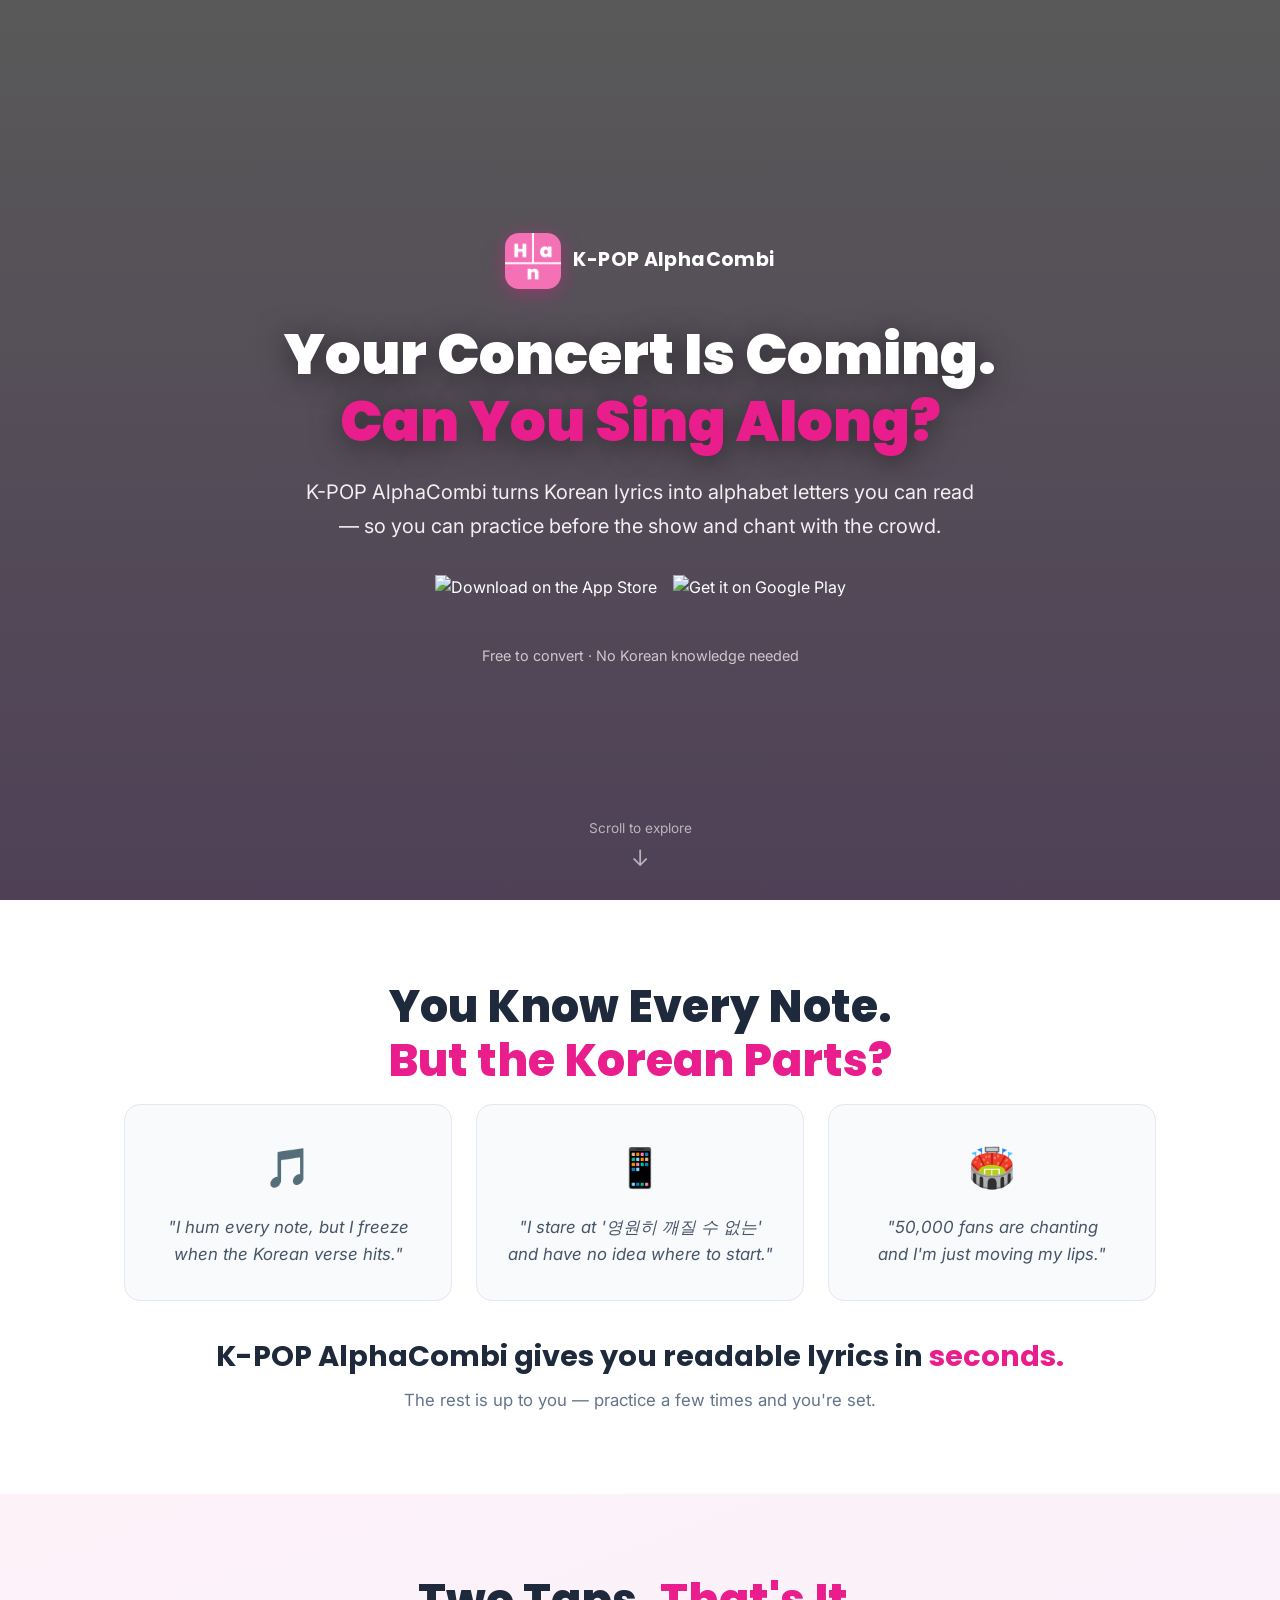
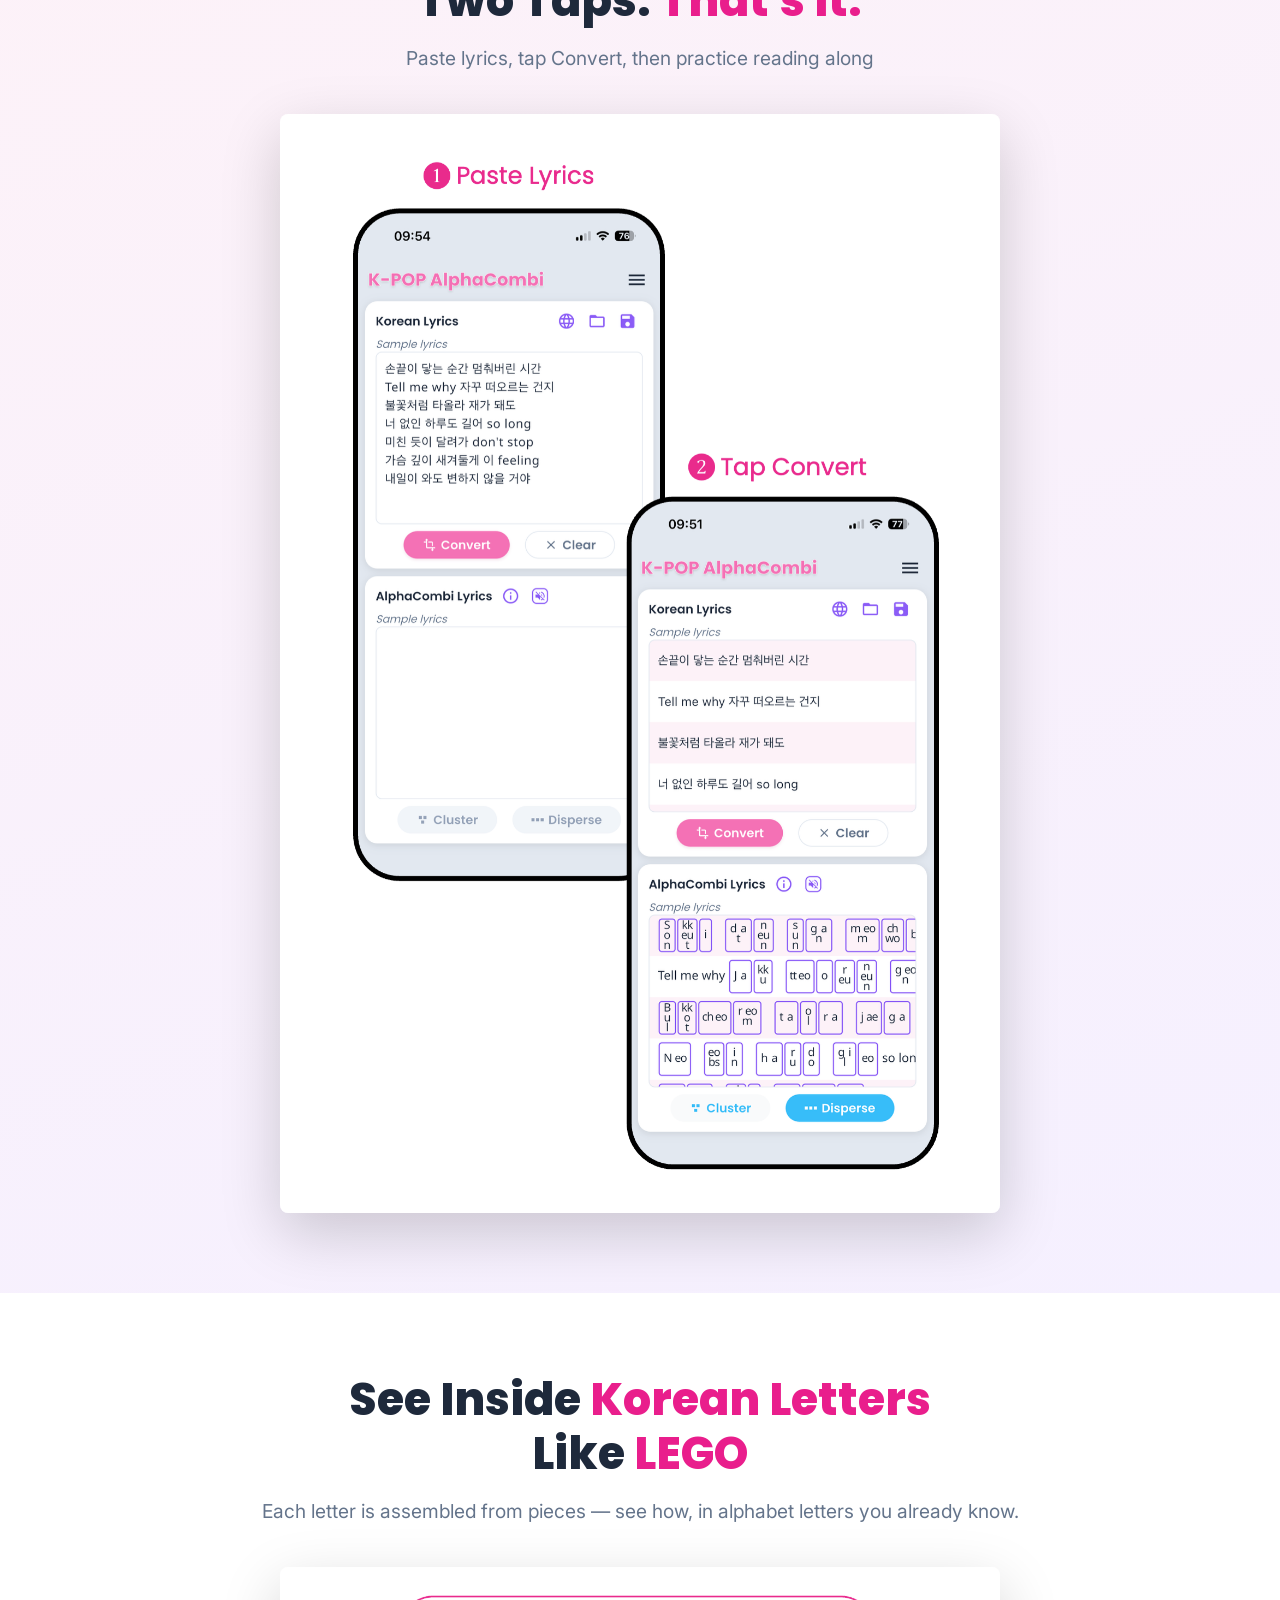
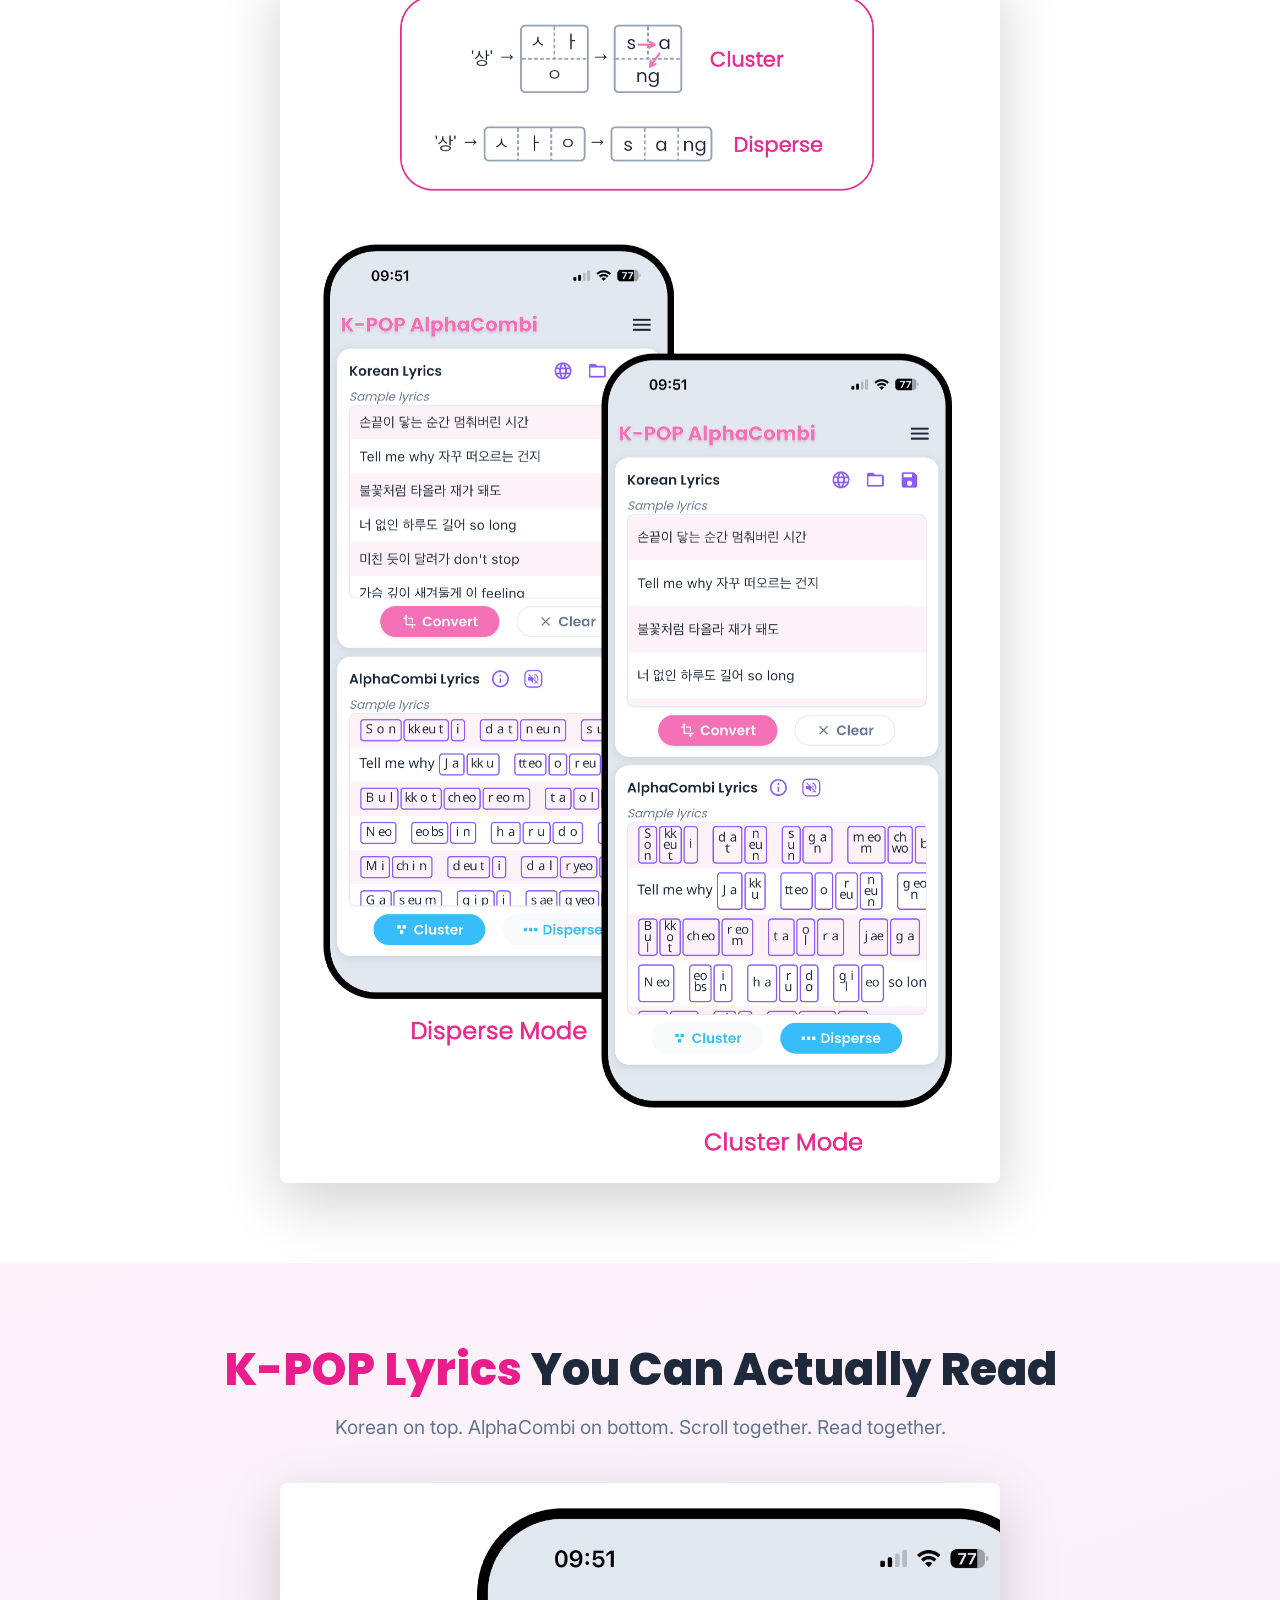
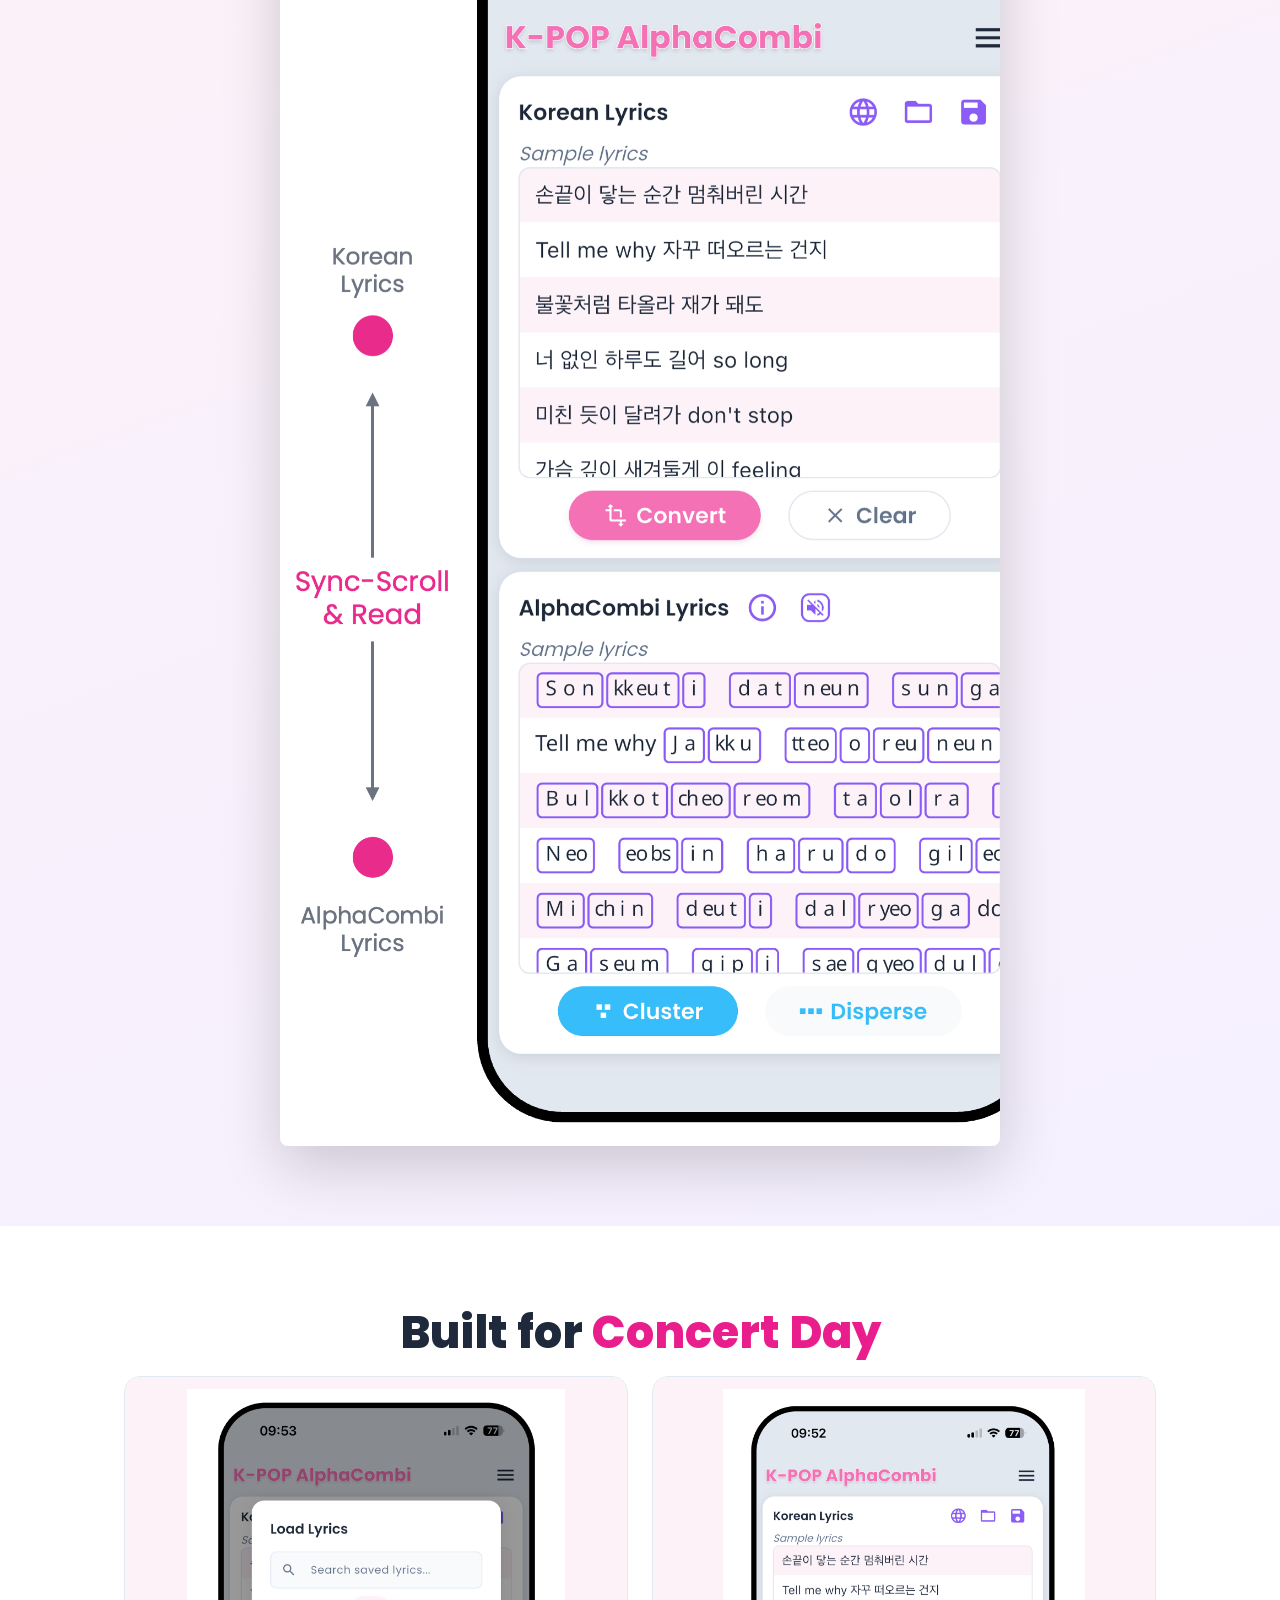
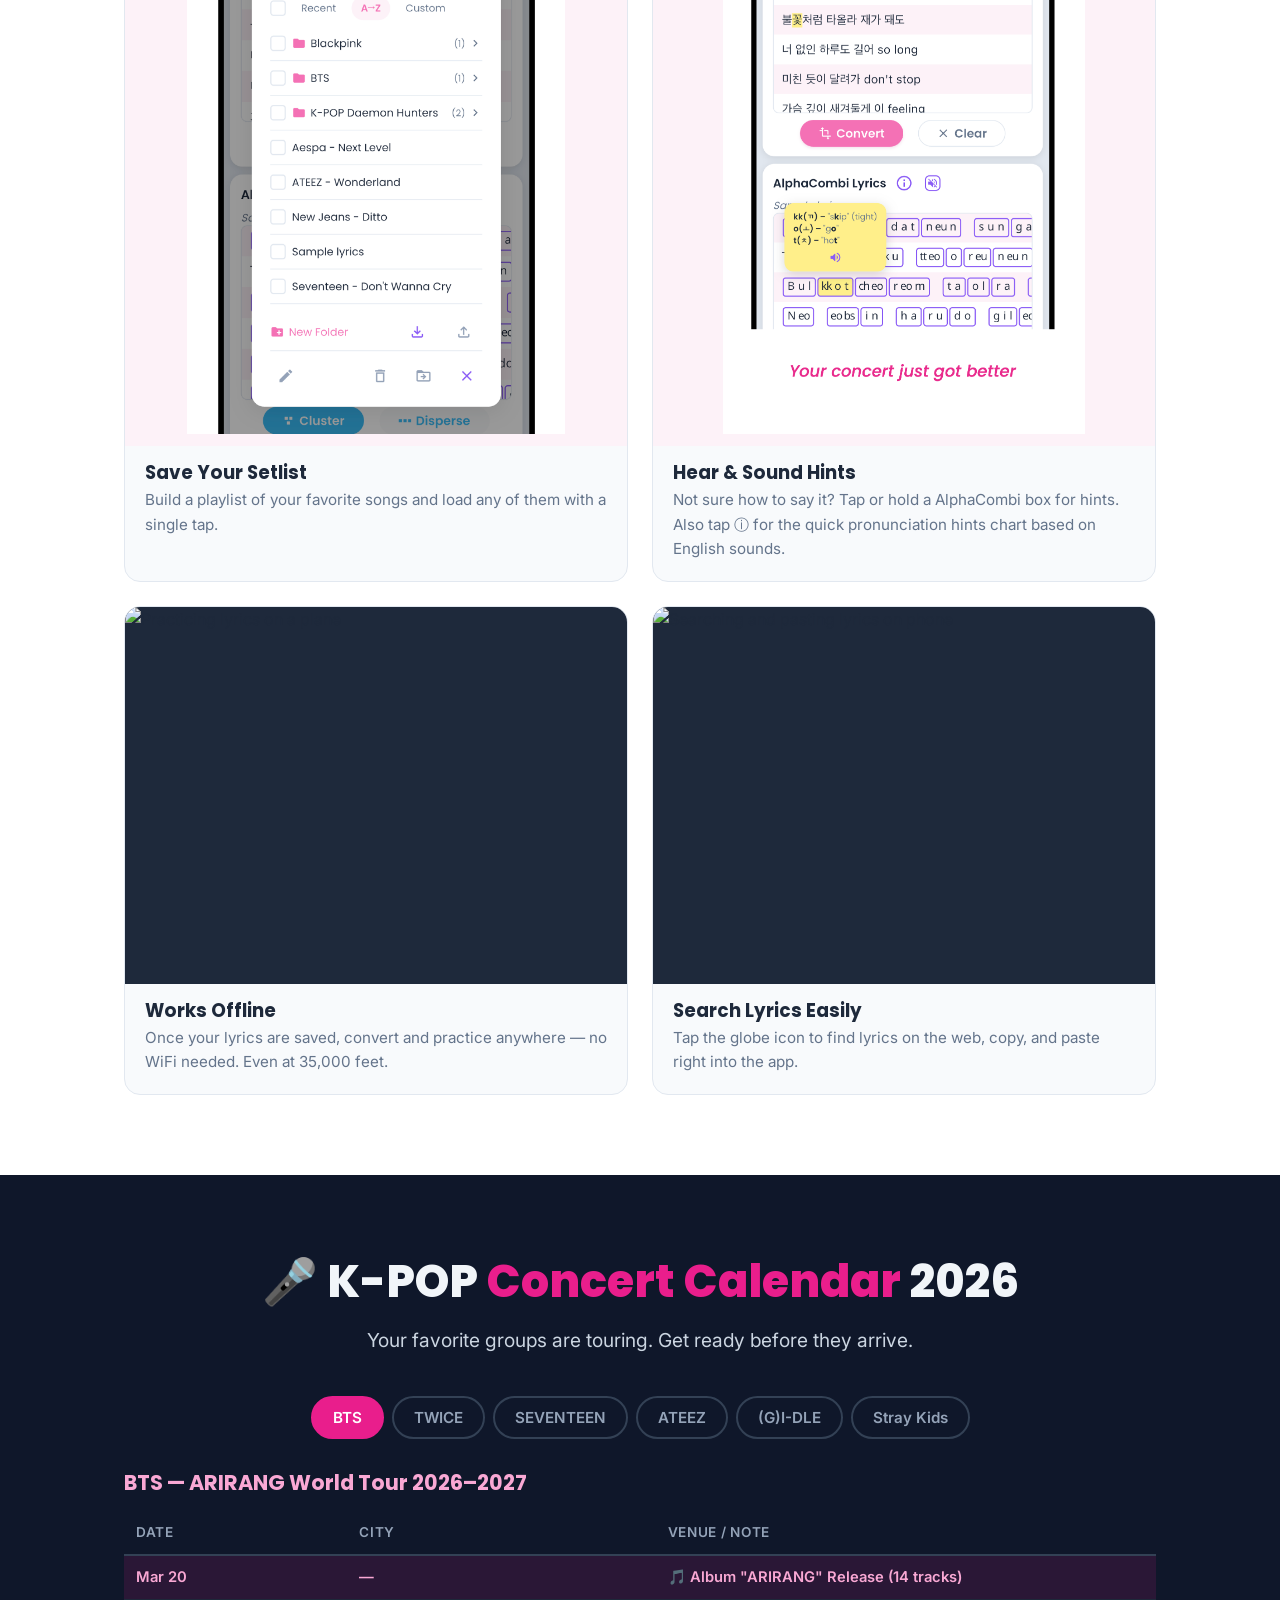
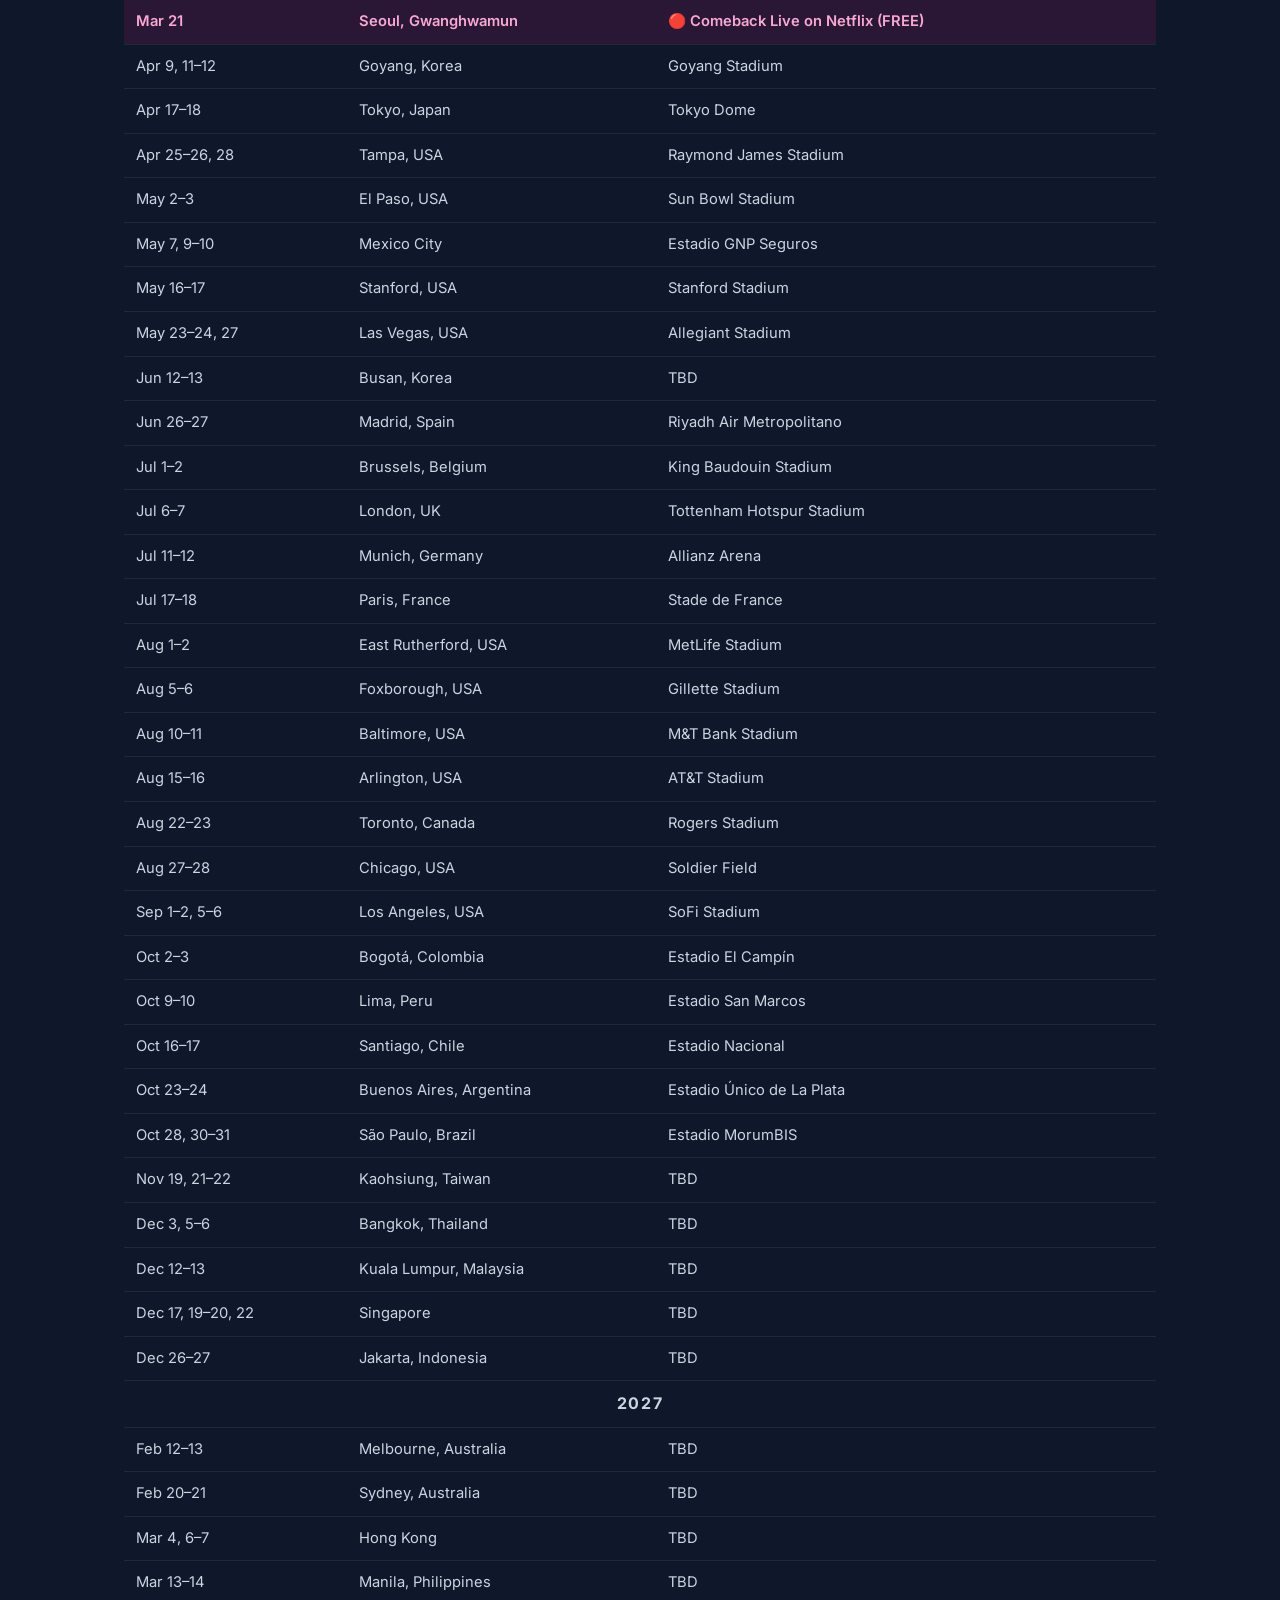
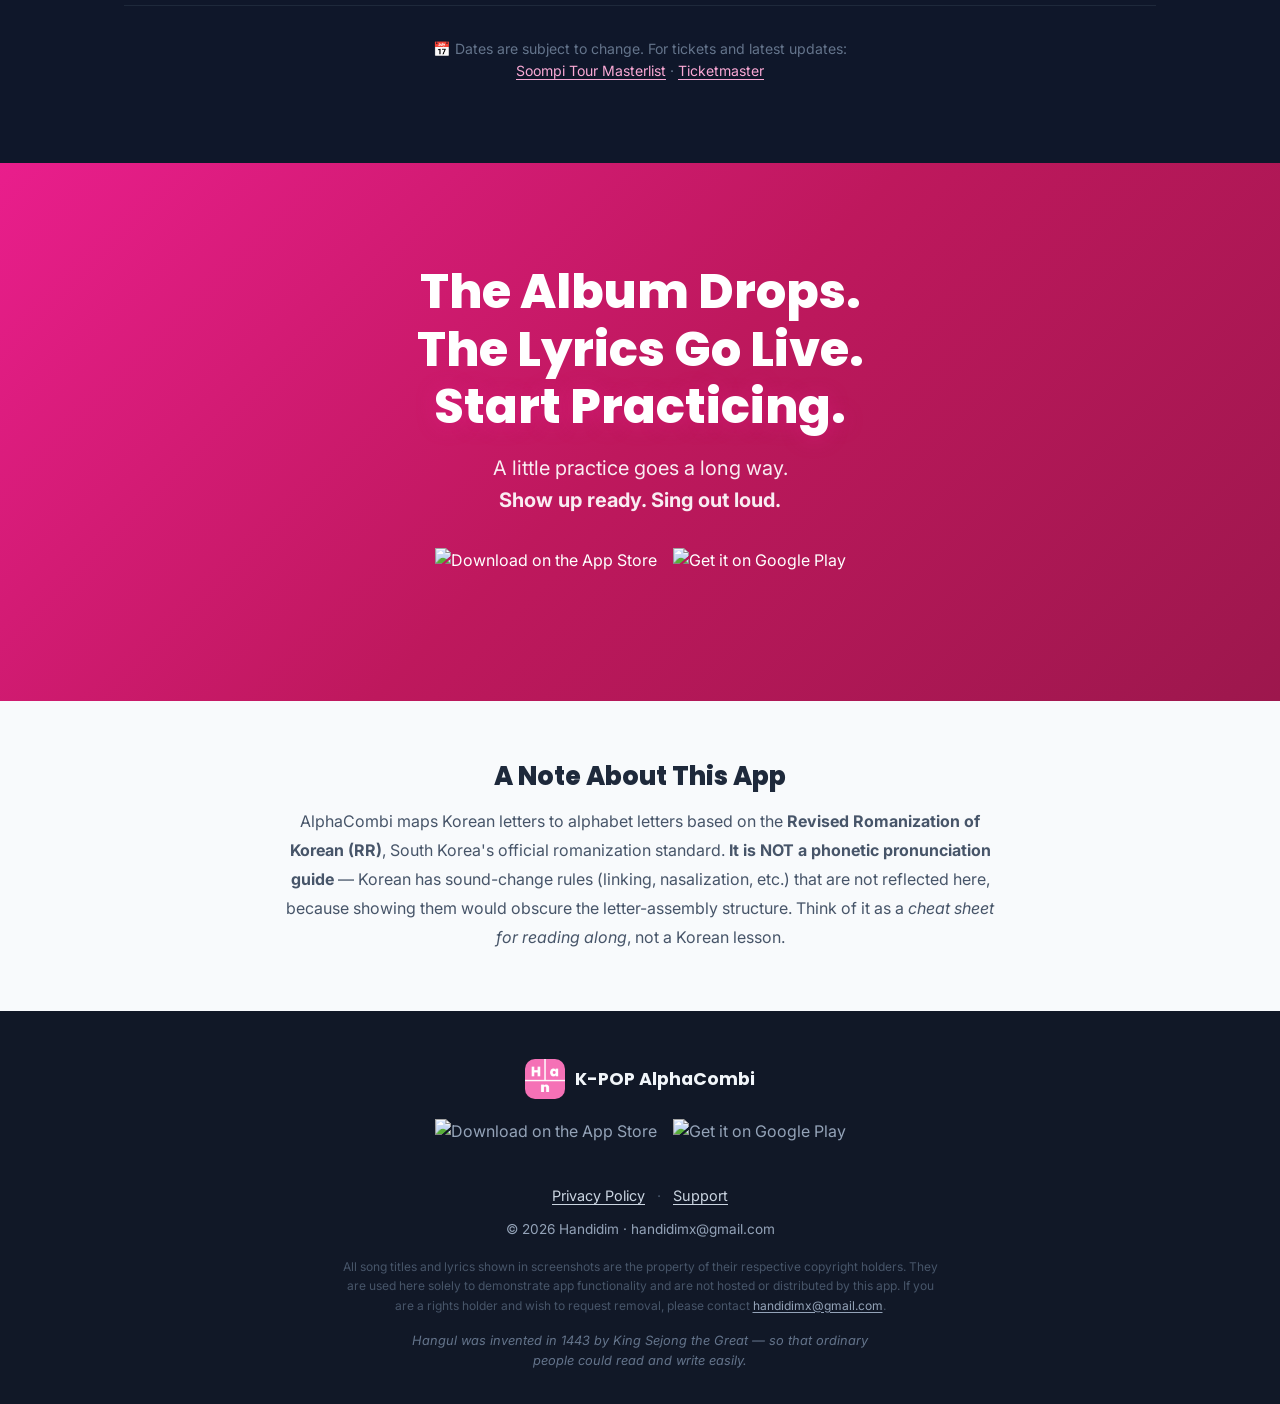
==== k-alphacombi/index.html @ 8ba04019 "v2.0.1화면을 반영하여 스크린샷 이미지를 전면 변경" ====
<!DOCTYPE html>
<html lang="en">

<head>
    <!-- Google Analytics -->
    <script async src="https://www.googletagmanager.com/gtag/js?id=G-9DMFHS1ZPM"></script>
    <script>
        window.dataLayer = window.dataLayer || [];
        function gtag() { dataLayer.push(arguments); }
        gtag('js', new Date());
        gtag('config', 'G-9DMFHS1ZPM');
    </script>

    <meta charset="UTF-8">
    <meta name="viewport" content="width=device-width, initial-scale=1.0">
    <title>K-POP AlphaCombi — Read Korean Lyrics at Your Next Concert</title>
    <meta name="description"
        content="Turn any K-POP Korean lyrics into alphabet letters you can actually read. Free app for iOS and Android. Perfect for concert chanting.">
    <meta property="og:title" content="K-POP AlphaCombi">
    <meta property="og:description"
        content="Your concert is coming. Can you sing along? Turn Korean lyrics into readable alphabet letters.">
    <meta property="og:image" content="images/app-icon.png">
    <meta property="og:type" content="website">
    <link rel="icon" type="image/png" href="images/app-icon.png">
    <link rel="preconnect" href="https://fonts.googleapis.com">
    <link rel="preconnect" href="https://fonts.gstatic.com" crossorigin>
    <link
        href="https://fonts.googleapis.com/css2?family=Inter:wght@400;500;600&family=Poppins:wght@700;800;900&display=swap"
        rel="stylesheet">
    <link rel="stylesheet" href="style.css">
</head>

<body>

    <!-- ============================================ -->
    <!-- SECTION 1: HERO                              -->
    <!-- ============================================ -->
    <section id="hero" class="hero">
        <div class="hero-overlay"></div>
        <div class="hero-content">
            <div class="hero-logo">
                <img src="images/app-icon.png" alt="K-POP AlphaCombi icon" class="hero-icon">
                <span class="hero-app-name">K-POP AlphaCombi</span>
            </div>
            <h1>Your Concert Is Coming.<br><span class="accent">Can You Sing Along?</span></h1>
            <p class="hero-sub">K-POP AlphaCombi turns Korean lyrics into alphabet letters you can read<br>— so you can
                practice before the show and chant with the crowd.</p>
            <div class="store-badges">
                <a href="https://apps.apple.com/app/id6760350917" class="store-badge"
                    aria-label="Download on the App Store"
                    onclick="gtag('event', 'click_appstore', {event_category: 'download', event_label: 'ios_hero'});">
                    <img src="https://developer.apple.com/assets/elements/badges/download-on-the-app-store.svg"
                        alt="Download on the App Store">
                    <span class="badge-coming-soon"></span>
                </a>
                <a href="https://play.google.com/store/apps/details?id=com.swlee.kpopalphacombi" class="store-badge"
                    aria-label="Get it on Google Play"
                    onclick="gtag('event', 'click_playstore', {event_category: 'download', event_label: 'android_hero'});">
                    <img src="https://upload.wikimedia.org/wikipedia/commons/7/78/Google_Play_Store_badge_EN.svg"
                        alt="Get it on Google Play">
                    <span class="badge-coming-soon"></span>
                </a>
            </div>
            <p class="hero-note">Free to convert · No Korean knowledge needed</p>
        </div>
        <div class="hero-scroll-hint">
            <span>Scroll to explore</span>
            <div class="scroll-arrow">↓</div>
        </div>
    </section>

    <!-- ============================================ -->
    <!-- SECTION 2: PAIN POINT                        -->
    <!-- ============================================ -->
    <section id="pain" class="section section-white">
        <div class="container">
            <h2>You Know Every Note.<br><span class="accent">But the Korean Parts?</span></h2>
            <div class="pain-cards">
                <div class="pain-card">
                    <div class="pain-emoji">🎵</div>
                    <p>"I hum every note, but I freeze<br>when the Korean verse hits."</p>
                </div>
                <div class="pain-card">
                    <div class="pain-emoji">📱</div>
                    <p>"I stare at '영원히 깨질 수 없는'<br>and have no idea where to start."</p>
                </div>
                <div class="pain-card">
                    <div class="pain-emoji">🏟️</div>
                    <p>"50,000 fans are chanting<br>and I'm just moving my lips."</p>
                </div>
            </div>
            <p class="pain-solution">K-POP AlphaCombi gives you readable lyrics in <strong>seconds.</strong><br><span
                    class="pain-solution-sub">The rest is up to you — practice a few times and you're set.</span></p>
        </div>
    </section>

    <!-- ============================================ -->
    <!-- SECTION 3: HOW IT WORKS (2 STEPS)            -->
    <!-- ============================================ -->
    <section id="how" class="section section-pink">
        <div class="container">
            <h2>Two Taps. <span class="accent">That's It.</span></h2>
            <p class="section-sub">Paste lyrics, tap Convert, then practice reading along</p>
            <div class="screenshot-showcase">
                <img src="images/ss-two-taps.png" alt="Two steps: Paste lyrics, tap Convert, read along"
                    class="screenshot-img" loading="lazy">
            </div>
        </div>
    </section>

    <!-- ============================================ -->
    <!-- SECTION 4: SEE INSIDE LETTERS (LEGO)         -->
    <!-- ============================================ -->
    <section id="lego" class="section section-white">
        <div class="container">
            <h2>See Inside <span class="accent">Korean Letters</span><br>Like <span class="accent">LEGO</span></h2>
            <p class="section-sub">Each letter is assembled from pieces — see how, in alphabet letters you already know.
            </p>
            <div class="screenshot-showcase">
                <img src="images/ss-lego.png"
                    alt="Korean letter decomposition like LEGO blocks, Cluster and Disperse modes"
                    class="screenshot-img" loading="lazy">
            </div>
        </div>
    </section>

    <!-- ============================================ -->
    <!-- SECTION 5: SYNC SCROLL                       -->
    <!-- ============================================ -->
    <section id="sync" class="section section-pink">
        <div class="container">
            <h2><span class="accent">K-POP Lyrics</span> You Can Actually Read</h2>
            <p class="section-sub">Korean on top. AlphaCombi on bottom. Scroll together. Read together.</p>
            <div class="screenshot-showcase">
                <img src="images/ss-sync-scroll.png"
                    alt="Synchronized scroll showing Korean lyrics and AlphaCombi output side by side"
                    class="screenshot-img" loading="lazy">
            </div>
        </div>
    </section>

    <!-- ============================================ -->
    <!-- SECTION 6: CONCERT-READY FEATURES            -->
    <!-- ============================================ -->
    <section id="features" class="section section-white">
        <div class="container">
            <h2>Built for <span class="accent">Concert Day</span></h2>
            <div class="feature-grid">
                <div class="feature-card">
                    <div class="feature-img-wrap">
                        <img src="images/ss-save-setlist.png" alt="Save and Load lyrics for concert setlist"
                            class="feature-img" loading="lazy">
                    </div>
                    <h3>Save Your Setlist</h3>
                    <p>Build a playlist of your favorite songs and load any of them with a single tap.</p>
                </div>
                <div class="feature-card">
                    <div class="feature-img-wrap">
                        <img src="images/ss-pronunciation.png" alt="Pronunciation hint bottom sheet" class="feature-img"
                            loading="lazy">
                    </div>
                    <h3>Hear & Sound Hints</h3>
                    <p>Not sure how to say it? Tap or hold a AlphaCombi box for hints. Also tap ⓘ for the quick
                        pronunciation hints chart based on English sounds.</p>
                </div>
                <div class="feature-card">
                    <div class="feature-img-wrap feature-img-cover">
                        <img src="images/airplane-practice.png" alt="Practicing lyrics on a plane"
                            class="feature-img-photo" loading="lazy">
                    </div>
                    <h3>Works Offline</h3>
                    <p>Once your lyrics are saved, convert and practice anywhere — no WiFi needed. Even at 35,000 feet.
                    </p>
                </div>
                <div class="feature-card">
                    <div class="feature-img-wrap feature-img-cover">
                        <img src="images/search-lyrics.png" alt="Searching and pasting lyrics on phone"
                            class="feature-img-photo" loading="lazy">
                    </div>
                    <h3>Search Lyrics Easily</h3>
                    <p>Tap the globe icon to find lyrics on the web, copy, and paste right into the app.</p>
                </div>
            </div>
        </div>
    </section>

    <!-- ============================================ -->
    <!-- SECTION 7: CONCERT CALENDAR                  -->
    <!-- ============================================ -->
    <section id="calendar" class="section section-dark">
        <div class="calendar-bg"></div>
        <div class="container calendar-container">
            <h2>🎤 K-POP <span class="accent">Concert Calendar</span> 2026</h2>
            <p class="section-sub-light">Your favorite groups are touring. Get ready before they arrive.</p>

            <div class="calendar-tabs">
                <button class="cal-tab active" data-group="bts">BTS</button>
                <button class="cal-tab" data-group="twice">TWICE</button>
                <button class="cal-tab" data-group="svt">SEVENTEEN</button>
                <button class="cal-tab" data-group="ateez">ATEEZ</button>
                <button class="cal-tab" data-group="idle">(G)I-DLE</button>
                <button class="cal-tab" data-group="skz">Stray Kids</button>
            </div>

            <!-- BTS -->
            <div class="cal-panel active" id="cal-bts">
                <h3>BTS — ARIRANG World Tour 2026–2027</h3>
                <table class="cal-table">
                    <thead>
                        <tr>
                            <th>Date</th>
                            <th>City</th>
                            <th>Venue / Note</th>
                        </tr>
                    </thead>
                    <tbody>
                        <tr class="cal-highlight">
                            <td>Mar 20</td>
                            <td>—</td>
                            <td>🎵 Album "ARIRANG" Release (14 tracks)</td>
                        </tr>
                        <tr class="cal-highlight">
                            <td>Mar 21</td>
                            <td>Seoul, Gwanghwamun</td>
                            <td>🔴 Comeback Live on Netflix (FREE)</td>
                        </tr>
                        <tr>
                            <td>Apr 9, 11–12</td>
                            <td>Goyang, Korea</td>
                            <td>Goyang Stadium</td>
                        </tr>
                        <tr>
                            <td>Apr 17–18</td>
                            <td>Tokyo, Japan</td>
                            <td>Tokyo Dome</td>
                        </tr>
                        <tr>
                            <td>Apr 25–26, 28</td>
                            <td>Tampa, USA</td>
                            <td>Raymond James Stadium</td>
                        </tr>
                        <tr>
                            <td>May 2–3</td>
                            <td>El Paso, USA</td>
                            <td>Sun Bowl Stadium</td>
                        </tr>
                        <tr>
                            <td>May 7, 9–10</td>
                            <td>Mexico City</td>
                            <td>Estadio GNP Seguros</td>
                        </tr>
                        <tr>
                            <td>May 16–17</td>
                            <td>Stanford, USA</td>
                            <td>Stanford Stadium</td>
                        </tr>
                        <tr>
                            <td>May 23–24, 27</td>
                            <td>Las Vegas, USA</td>
                            <td>Allegiant Stadium</td>
                        </tr>
                        <tr>
                            <td>Jun 12–13</td>
                            <td>Busan, Korea</td>
                            <td>TBD</td>
                        </tr>
                        <tr>
                            <td>Jun 26–27</td>
                            <td>Madrid, Spain</td>
                            <td>Riyadh Air Metropolitano</td>
                        </tr>
                        <tr>
                            <td>Jul 1–2</td>
                            <td>Brussels, Belgium</td>
                            <td>King Baudouin Stadium</td>
                        </tr>
                        <tr>
                            <td>Jul 6–7</td>
                            <td>London, UK</td>
                            <td>Tottenham Hotspur Stadium</td>
                        </tr>
                        <tr>
                            <td>Jul 11–12</td>
                            <td>Munich, Germany</td>
                            <td>Allianz Arena</td>
                        </tr>
                        <tr>
                            <td>Jul 17–18</td>
                            <td>Paris, France</td>
                            <td>Stade de France</td>
                        </tr>
                        <tr>
                            <td>Aug 1–2</td>
                            <td>East Rutherford, USA</td>
                            <td>MetLife Stadium</td>
                        </tr>
                        <tr>
                            <td>Aug 5–6</td>
                            <td>Foxborough, USA</td>
                            <td>Gillette Stadium</td>
                        </tr>
                        <tr>
                            <td>Aug 10–11</td>
                            <td>Baltimore, USA</td>
                            <td>M&amp;T Bank Stadium</td>
                        </tr>
                        <tr>
                            <td>Aug 15–16</td>
                            <td>Arlington, USA</td>
                            <td>AT&amp;T Stadium</td>
                        </tr>
                        <tr>
                            <td>Aug 22–23</td>
                            <td>Toronto, Canada</td>
                            <td>Rogers Stadium</td>
                        </tr>
                        <tr>
                            <td>Aug 27–28</td>
                            <td>Chicago, USA</td>
                            <td>Soldier Field</td>
                        </tr>
                        <tr>
                            <td>Sep 1–2, 5–6</td>
                            <td>Los Angeles, USA</td>
                            <td>SoFi Stadium</td>
                        </tr>
                        <tr>
                            <td>Oct 2–3</td>
                            <td>Bogotá, Colombia</td>
                            <td>Estadio El Campín</td>
                        </tr>
                        <tr>
                            <td>Oct 9–10</td>
                            <td>Lima, Peru</td>
                            <td>Estadio San Marcos</td>
                        </tr>
                        <tr>
                            <td>Oct 16–17</td>
                            <td>Santiago, Chile</td>
                            <td>Estadio Nacional</td>
                        </tr>
                        <tr>
                            <td>Oct 23–24</td>
                            <td>Buenos Aires, Argentina</td>
                            <td>Estadio Único de La Plata</td>
                        </tr>
                        <tr>
                            <td>Oct 28, 30–31</td>
                            <td>São Paulo, Brazil</td>
                            <td>Estadio MorumBIS</td>
                        </tr>
                        <tr>
                            <td>Nov 19, 21–22</td>
                            <td>Kaohsiung, Taiwan</td>
                            <td>TBD</td>
                        </tr>
                        <tr>
                            <td>Dec 3, 5–6</td>
                            <td>Bangkok, Thailand</td>
                            <td>TBD</td>
                        </tr>
                        <tr>
                            <td>Dec 12–13</td>
                            <td>Kuala Lumpur, Malaysia</td>
                            <td>TBD</td>
                        </tr>
                        <tr>
                            <td>Dec 17, 19–20, 22</td>
                            <td>Singapore</td>
                            <td>TBD</td>
                        </tr>
                        <tr>
                            <td>Dec 26–27</td>
                            <td>Jakarta, Indonesia</td>
                            <td>TBD</td>
                        </tr>
                        <tr class="cal-year">
                            <td colspan="3">2027</td>
                        </tr>
                        <tr>
                            <td>Feb 12–13</td>
                            <td>Melbourne, Australia</td>
                            <td>TBD</td>
                        </tr>
                        <tr>
                            <td>Feb 20–21</td>
                            <td>Sydney, Australia</td>
                            <td>TBD</td>
                        </tr>
                        <tr>
                            <td>Mar 4, 6–7</td>
                            <td>Hong Kong</td>
                            <td>TBD</td>
                        </tr>
                        <tr>
                            <td>Mar 13–14</td>
                            <td>Manila, Philippines</td>
                            <td>TBD</td>
                        </tr>
                    </tbody>
                </table>
            </div>

            <!-- TWICE -->
            <div class="cal-panel" id="cal-twice">
                <h3>TWICE — THIS IS FOR World Tour 2026</h3>
                <table class="cal-table">
                    <thead>
                        <tr>
                            <th>Date</th>
                            <th>City</th>
                            <th>Venue</th>
                        </tr>
                    </thead>
                    <tbody>
                        <tr>
                            <td>Jan 9–10</td>
                            <td>Vancouver</td>
                            <td>Rogers Arena</td>
                        </tr>
                        <tr>
                            <td>Jan 13–14</td>
                            <td>Seattle</td>
                            <td>Climate Pledge Arena</td>
                        </tr>
                        <tr>
                            <td>Jan 17–18</td>
                            <td>Oakland</td>
                            <td>Oakland Arena</td>
                        </tr>
                        <tr>
                            <td>Jan 21–22, 24–25</td>
                            <td>Los Angeles</td>
                            <td>Kia Forum</td>
                        </tr>
                        <tr>
                            <td>Jan 28</td>
                            <td>Phoenix</td>
                            <td>Mortgage Matchup Center</td>
                        </tr>
                        <tr>
                            <td>Jan 31 – Feb 1</td>
                            <td>Dallas</td>
                            <td>American Airlines Center</td>
                        </tr>
                        <tr>
                            <td>Feb 13–14</td>
                            <td>Washington D.C.</td>
                            <td>Capital One Arena</td>
                        </tr>
                        <tr>
                            <td>Feb 18, 20–21</td>
                            <td>New York</td>
                            <td>UBS Arena</td>
                        </tr>
                        <tr>
                            <td>Feb 24</td>
                            <td>Philadelphia</td>
                            <td>Xfinity Mobile Arena</td>
                        </tr>
                        <tr>
                            <td>Feb 27</td>
                            <td>Atlanta</td>
                            <td>State Farm Arena</td>
                        </tr>
                        <tr>
                            <td>Mar 3</td>
                            <td>Montreal</td>
                            <td>Bell Centre</td>
                        </tr>
                        <tr>
                            <td>Mar 6</td>
                            <td>Hamilton</td>
                            <td>TD Coliseum</td>
                        </tr>
                        <tr>
                            <td>Mar 20–22</td>
                            <td>Taipei</td>
                            <td>TBD</td>
                        </tr>
                        <tr>
                            <td>Mar 27–28</td>
                            <td>Orlando</td>
                            <td>TBD</td>
                        </tr>
                        <tr>
                            <td>Mar 31</td>
                            <td>Charlotte</td>
                            <td>TBD</td>
                        </tr>
                        <tr>
                            <td>Apr 3–4</td>
                            <td>Boston</td>
                            <td>TBD</td>
                        </tr>
                        <tr>
                            <td>Apr 6–7</td>
                            <td>Chicago</td>
                            <td>TBD</td>
                        </tr>
                        <tr>
                            <td>Apr 10</td>
                            <td>Detroit</td>
                            <td>TBD</td>
                        </tr>
                        <tr>
                            <td>Apr 12</td>
                            <td>Saint Paul</td>
                            <td>TBD</td>
                        </tr>
                        <tr>
                            <td>Apr 14</td>
                            <td>Denver</td>
                            <td>TBD</td>
                        </tr>
                        <tr>
                            <td>Apr 17–18</td>
                            <td>Austin</td>
                            <td>TBD</td>
                        </tr>
                        <tr>
                            <td>Apr 25–26, 28</td>
                            <td>Tokyo</td>
                            <td>Japan National Stadium</td>
                        </tr>
                        <tr>
                            <td>May 9</td>
                            <td>Lisbon</td>
                            <td>TBD</td>
                        </tr>
                        <tr>
                            <td>May 12</td>
                            <td>Barcelona</td>
                            <td>TBD</td>
                        </tr>
                        <tr>
                            <td>May 16–17</td>
                            <td>Paris</td>
                            <td>TBD</td>
                        </tr>
                        <tr>
                            <td>May 20</td>
                            <td>Turin</td>
                            <td>TBD</td>
                        </tr>
                        <tr>
                            <td>May 23</td>
                            <td>Berlin</td>
                            <td>TBD</td>
                        </tr>
                        <tr>
                            <td>May 26</td>
                            <td>Cologne</td>
                            <td>TBD</td>
                        </tr>
                        <tr>
                            <td>May 30–31</td>
                            <td>Amsterdam</td>
                            <td>TBD</td>
                        </tr>
                        <tr>
                            <td>Jun 3–4</td>
                            <td>London</td>
                            <td>TBD</td>
                        </tr>
                    </tbody>
                </table>
            </div>

            <!-- SEVENTEEN -->
            <div class="cal-panel" id="cal-svt">
                <h3>SEVENTEEN — NEW_ World Tour 2025–2026</h3>
                <table class="cal-table">
                    <thead>
                        <tr>
                            <th>Date</th>
                            <th>City</th>
                            <th>Venue</th>
                        </tr>
                    </thead>
                    <tbody>
                        <tr>
                            <td>Feb 28 – Mar 1</td>
                            <td>Hong Kong</td>
                            <td>Kai Tak Stadium</td>
                        </tr>
                        <tr>
                            <td>Mar 7</td>
                            <td>Singapore</td>
                            <td>National Stadium</td>
                        </tr>
                        <tr>
                            <td>Mar 14–15</td>
                            <td>Bangkok</td>
                            <td>Suphachalasai Stadium</td>
                        </tr>
                        <tr>
                            <td>Mar 21</td>
                            <td>Bulacan, Philippines</td>
                            <td>TBD</td>
                        </tr>
                        <tr>
                            <td>Apr 4–5</td>
                            <td>Incheon, Korea (Encore)</td>
                            <td>TBD</td>
                        </tr>
                    </tbody>
                </table>
            </div>

            <!-- ATEEZ -->
            <div class="cal-panel" id="cal-ateez">
                <h3>ATEEZ — IN YOUR FANTASY World Tour 2025–2026</h3>
                <table class="cal-table">
                    <thead>
                        <tr>
                            <th>Date</th>
                            <th>City</th>
                            <th>Venue</th>
                        </tr>
                    </thead>
                    <tbody>
                        <tr>
                            <td>Jan 24</td>
                            <td>Taipei</td>
                            <td>NTSU Arena</td>
                        </tr>
                        <tr>
                            <td>Jan 31</td>
                            <td>Jakarta</td>
                            <td>ICE BSD Hall</td>
                        </tr>
                        <tr>
                            <td>Feb 22</td>
                            <td>Singapore</td>
                            <td>Singapore Indoor Stadium</td>
                        </tr>
                        <tr>
                            <td>Mar 2–3</td>
                            <td>Melbourne</td>
                            <td>Rod Laver Arena</td>
                        </tr>
                        <tr>
                            <td>Mar 6–7</td>
                            <td>Sydney</td>
                            <td>Qudos Bank Arena</td>
                        </tr>
                        <tr>
                            <td>Mar 14</td>
                            <td>Manila</td>
                            <td>Smart Araneta Coliseum</td>
                        </tr>
                        <tr>
                            <td>Mar 22</td>
                            <td>Kuala Lumpur</td>
                            <td>Axiata Arena</td>
                        </tr>
                        <tr>
                            <td>Mar 28</td>
                            <td>Macau</td>
                            <td>Venetian Arena</td>
                        </tr>
                        <tr>
                            <td>Apr 4</td>
                            <td>Bangkok</td>
                            <td>IMPACT Hall</td>
                        </tr>
                    </tbody>
                </table>
            </div>

            <!-- (G)I-DLE -->
            <div class="cal-panel" id="cal-idle">
                <h3>(G)I-DLE — Syncopation World Tour 2026</h3>
                <table class="cal-table">
                    <thead>
                        <tr>
                            <th>Date</th>
                            <th>City</th>
                            <th>Venue</th>
                        </tr>
                    </thead>
                    <tbody>
                        <tr>
                            <td>Feb 21–22</td>
                            <td>Seoul</td>
                            <td>KSPO Dome</td>
                        </tr>
                        <tr>
                            <td>Mar 7</td>
                            <td>Taipei</td>
                            <td>Taipei Dome</td>
                        </tr>
                        <tr>
                            <td>Mar 21</td>
                            <td>Bangkok</td>
                            <td>TBD</td>
                        </tr>
                        <tr>
                            <td>May 27</td>
                            <td>Melbourne</td>
                            <td>TBD</td>
                        </tr>
                        <tr>
                            <td>May 30</td>
                            <td>Sydney</td>
                            <td>TBD</td>
                        </tr>
                        <tr>
                            <td>Jun 13</td>
                            <td>Singapore</td>
                            <td>Singapore Indoor Stadium</td>
                        </tr>
                        <tr>
                            <td>Jun 20–21</td>
                            <td>Yokohama</td>
                            <td>TBD</td>
                        </tr>
                        <tr>
                            <td>Jun 27–28</td>
                            <td>Hong Kong</td>
                            <td>TBD</td>
                        </tr>
                        <tr>
                            <td>Aug 2</td>
                            <td>Hamilton</td>
                            <td>TBD</td>
                        </tr>
                        <tr>
                            <td>Aug 4</td>
                            <td>Newark</td>
                            <td>TBD</td>
                        </tr>
                        <tr>
                            <td>TBD</td>
                            <td>Philadelphia</td>
                            <td>TBD</td>
                        </tr>
                        <tr>
                            <td>TBD</td>
                            <td>Atlanta</td>
                            <td>TBD</td>
                        </tr>
                        <tr>
                            <td>TBD</td>
                            <td>Orlando</td>
                            <td>TBD</td>
                        </tr>
                        <tr>
                            <td>TBD</td>
                            <td>San Antonio</td>
                            <td>TBD</td>
                        </tr>
                        <tr>
                            <td>TBD</td>
                            <td>Mexico City</td>
                            <td>TBD</td>
                        </tr>
                        <tr>
                            <td>TBD</td>
                            <td>Los Angeles</td>
                            <td>TBD</td>
                        </tr>
                        <tr>
                            <td>TBD</td>
                            <td>Oakland</td>
                            <td>TBD</td>
                        </tr>
                        <tr>
                            <td>TBD</td>
                            <td>Seattle</td>
                            <td>TBD</td>
                        </tr>
                    </tbody>
                </table>
            </div>

            <!-- Stray Kids -->
            <div class="cal-panel" id="cal-skz">
                <h3>Stray Kids — 2026 World Tour</h3>
                <table class="cal-table">
                    <thead>
                        <tr>
                            <th>Date</th>
                            <th>City</th>
                            <th>Venue</th>
                        </tr>
                    </thead>
                    <tbody>
                        <tr>
                            <td>Mar 14+</td>
                            <td>Seoul</td>
                            <td>Kick-off (details TBA)</td>
                        </tr>
                        <tr>
                            <td>Jun 5–7</td>
                            <td>Queens, New York</td>
                            <td>Governors Ball</td>
                        </tr>
                        <tr>
                            <td>Sep 4–13</td>
                            <td>Rio de Janeiro</td>
                            <td>Rock in Rio</td>
                        </tr>
                        <tr>
                            <td>TBA</td>
                            <td>Multiple cities</td>
                            <td>New album + world tour announced</td>
                        </tr>
                    </tbody>
                </table>
            </div>

            <p class="cal-disclaimer">📅 Dates are subject to change. For tickets and latest updates:<br>
                <a href="https://www.soompi.com/article/1797016wpp/2026-k-pop-tour-masterlist-concerts-fan-meetings-and-more"
                    target="_blank" rel="noopener">Soompi Tour Masterlist</a> ·
                <a href="https://www.ticketmaster.com" target="_blank" rel="noopener">Ticketmaster</a>
            </p>
        </div>
    </section>

    <!-- ============================================ -->
    <!-- SECTION 8: FINAL CTA                         -->
    <!-- ============================================ -->
    <section id="cta" class="section section-cta">
        <div class="container">
            <h2>The Album Drops.<br>The Lyrics Go Live.<br><span class="accent-white">Start Practicing.</span></h2>
            <p class="cta-sub">A little practice goes a long way.<br><strong>Show up ready. Sing out loud.</strong></p>
            <div class="store-badges">
                <a href="https://apps.apple.com/app/id6760350917" class="store-badge"
                    aria-label="Download on the App Store"
                    onclick="gtag('event', 'click_appstore', {event_category: 'download', event_label: 'ios_cta'});">
                    <img src="https://developer.apple.com/assets/elements/badges/download-on-the-app-store.svg"
                        alt="Download on the App Store">
                    <span class="badge-coming-soon"></span>
                </a>
                <a href="https://play.google.com/store/apps/details?id=com.swlee.kpopalphacombi" class="store-badge"
                    aria-label="Get it on Google Play"
                    onclick="gtag('event', 'click_playstore', {event_category: 'download', event_label: 'android_cta'});">
                    <img src="https://upload.wikimedia.org/wikipedia/commons/7/78/Google_Play_Store_badge_EN.svg"
                        alt="Get it on Google Play">
                    <span class="badge-coming-soon"></span>
                </a>
            </div>
        </div>
    </section>

    <!-- ============================================ -->
    <!-- SECTION 9: DISCLAIMER                        -->
    <!-- ============================================ -->
    <section id="note" class="section section-note">
        <div class="container">
            <h2>A Note About This App</h2>
            <p>AlphaCombi maps Korean letters to alphabet letters based on the <strong>Revised Romanization of Korean
                    (RR)</strong>, South Korea's official romanization standard. <strong>It is NOT a phonetic
                    pronunciation guide</strong> — Korean has sound-change rules (linking, nasalization, etc.) that are
                not reflected here, because showing them would obscure the letter-assembly structure. Think of it as a
                <em>cheat sheet for reading along</em>, not a Korean lesson.
            </p>
        </div>
    </section>

    <!-- ============================================ -->
    <!-- SECTION 10: FOOTER                           -->
    <!-- ============================================ -->
    <footer class="footer">
        <div class="container">
            <div class="footer-brand">
                <img src="images/app-icon.png" alt="K-POP AlphaCombi" class="footer-icon">
                <span class="footer-name">K-POP AlphaCombi</span>
            </div>
            <div class="store-badges store-badges-sm">
                <a href="https://apps.apple.com/app/id6760350917" class="store-badge"
                    aria-label="Download on the App Store"
                    onclick="gtag('event', 'click_appstore', {event_category: 'download', event_label: 'ios_footer'});">
                    <img src="https://developer.apple.com/assets/elements/badges/download-on-the-app-store.svg"
                        alt="Download on the App Store">
                    <span class="badge-coming-soon"></span>
                </a>
                <a href="https://play.google.com/store/apps/details?id=com.swlee.kpopalphacombi" class="store-badge"
                    aria-label="Get it on Google Play"
                    onclick="gtag('event', 'click_playstore', {event_category: 'download', event_label: 'android_footer'});">
                    <img src="https://upload.wikimedia.org/wikipedia/commons/7/78/Google_Play_Store_badge_EN.svg"
                        alt="Get it on Google Play">
                    <span class="badge-coming-soon"></span>
                </a>
            </div>
            <div class="footer-links">
                <a href="https://handidim.com/privacy-policy.html" target="_blank" rel="noopener">Privacy Policy</a>
                <span class="footer-sep">·</span>
                <a href="https://handidim.com/support.html" target="_blank" rel="noopener">Support</a>
            </div>
            <p class="footer-copy">© 2026 Handidim · handidimx@gmail.com</p>
            <p class="footer-rights">All song titles and lyrics shown in screenshots are the property of their
                respective
                copyright holders. They are used here solely to demonstrate app functionality and are not hosted or
                distributed by this app. If you are a rights holder and wish to request removal, please contact <a
                    href="mailto:handidimx@gmail.com">handidimx@gmail.com</a>.</p>
            <p class="footer-sejong">Hangul was invented in 1443 by King Sejong the Great — so that ordinary people
                could
                read and write easily.</p>
        </div>
    </footer>

    <script src="script.js"></script>
</body>

</html>
---- k-alphacombi/style.css ----
/* ============================================
   K-POP AlphaCombi Landing Page
   ============================================ */

/* --- Reset & Base --- */
*,
*::before,
*::after {
    margin: 0;
    padding: 0;
    box-sizing: border-box;
}

html {
    scroll-behavior: smooth;
    -webkit-text-size-adjust: 100%;
}

body {
    font-family: 'Inter', -apple-system, BlinkMacSystemFont, 'Segoe UI', Roboto, sans-serif;
    color: #1E293B;
    line-height: 1.6;
    overflow-x: hidden;
    background: #fff;
}

h1,
h2,
h3 {
    font-family: 'Poppins', 'Inter', sans-serif;
    line-height: 1.2;
}

img {
    max-width: 100%;
    height: auto;
    display: block;
}

a {
    color: inherit;
    text-decoration: none;
}

.container {
    max-width: 1080px;
    margin: 0 auto;
    padding: 0 24px;
}

/* --- Accent Colors --- */
.accent {
    color: #E91E8C;
}

.accent-white {
    color: #fff;
    text-shadow: 0 2px 20px rgba(233, 30, 140, 0.4);
}

/* --- Section Base --- */
.section {
    padding: 80px 0;
    position: relative;
}

.section-white {
    background: #fff;
}

.section-pink {
    background: linear-gradient(160deg, #FDF2F8 0%, #F5F0FF 100%);
}

.section h2 {
    font-size: clamp(1.8rem, 5vw, 2.8rem);
    text-align: center;
    margin-bottom: 16px;
    font-weight: 800;
}

.section-sub,
.section-sub-light {
    text-align: center;
    font-size: clamp(1rem, 2.5vw, 1.2rem);
    margin-bottom: 40px;
    color: #64748B;
}

.section-sub-light {
    color: #CBD5E1;
}

/* ============================================
   SECTION 1: HERO
   ============================================ */
.hero {
    position: relative;
    min-height: 100vh;
    display: flex;
    flex-direction: column;
    justify-content: center;
    align-items: center;
    text-align: center;
    background: url('images/hero-concert.png') center center / cover no-repeat;
    color: #fff;
    padding: 40px 24px;
}

.hero-overlay {
    position: absolute;
    inset: 0;
    background: linear-gradient(180deg,
            rgba(0, 0, 0, 0.65) 0%,
            rgba(20, 0, 30, 0.75) 100%);
    z-index: 1;
}

.hero-content {
    position: relative;
    z-index: 2;
    max-width: 720px;
}

.hero-logo {
    display: flex;
    align-items: center;
    justify-content: center;
    gap: 12px;
    margin-bottom: 32px;
}

.hero-icon {
    width: 56px;
    height: 56px;
    border-radius: 14px;
    box-shadow: 0 4px 20px rgba(233, 30, 140, 0.4);
}

.hero-app-name {
    font-family: 'Poppins', sans-serif;
    font-weight: 700;
    font-size: 1.2rem;
    letter-spacing: 0.02em;
}

.hero h1 {
    font-size: clamp(2rem, 7vw, 3.5rem);
    font-weight: 900;
    margin-bottom: 20px;
    text-shadow: 0 4px 30px rgba(0, 0, 0, 0.5);
}

.hero-sub {
    font-size: clamp(1rem, 2.8vw, 1.25rem);
    margin-bottom: 32px;
    opacity: 0.92;
    line-height: 1.7;
}

.hero-note {
    font-size: 0.9rem;
    opacity: 0.7;
    margin-top: 16px;
}

.hero-scroll-hint {
    position: absolute;
    bottom: 24px;
    left: 50%;
    transform: translateX(-50%);
    z-index: 2;
    text-align: center;
    font-size: 0.85rem;
    opacity: 0.6;
    color: #fff;
}

.scroll-arrow {
    font-size: 1.4rem;
    animation: bounce 2s infinite;
}

@keyframes bounce {

    0%,
    100% {
        transform: translateY(0);
    }

    50% {
        transform: translateY(8px);
    }
}

/* --- Store Badges --- */
.store-badges {
    display: flex;
    justify-content: center;
    gap: 16px;
    flex-wrap: wrap;
}

.store-badge {
    display: inline-flex;
    flex-direction: column;
    align-items: center;
}

.store-badge img {
    height: 48px;
    width: auto;
    transition: transform 0.2s ease;
}

.store-badge:hover img {
    transform: scale(1.05);
}

.store-badges-sm .store-badge img {
    height: 40px;
}

.badge-coming-soon {
    font-size: 10px;
    margin-top: 5px;
    letter-spacing: 0.05em;
    text-transform: uppercase;
}

.hero .badge-coming-soon {
    color: rgba(255, 255, 255, 0.55);
}

.section-cta .badge-coming-soon {
    color: rgba(255, 255, 255, 0.55);
}

.footer .badge-coming-soon {
    color: rgba(255, 255, 255, 0.55);
}

/* ============================================
   SECTION 2: PAIN POINT
   ============================================ */
.pain-cards {
    display: grid;
    grid-template-columns: repeat(auto-fit, minmax(260px, 1fr));
    gap: 24px;
    margin-bottom: 32px;
}

.pain-card {
    background: #F8FAFC;
    border: 1px solid #E2E8F0;
    border-radius: 16px;
    padding: 32px 24px;
    text-align: center;
    transition: transform 0.2s ease, box-shadow 0.2s ease;
}

.pain-card:hover {
    transform: translateY(-4px);
    box-shadow: 0 8px 30px rgba(0, 0, 0, 0.08);
}

.pain-emoji {
    font-size: 2.4rem;
    margin-bottom: 16px;
}

.pain-card p {
    font-size: 1.05rem;
    font-style: italic;
    color: #475569;
}

.pain-solution {
    text-align: center;
    font-size: clamp(1.4rem, 3.5vw, 1.8rem);
    color: #1E293B;
    margin-top: 8px;
    font-family: 'Poppins', sans-serif;
    font-weight: 700;
}

.pain-solution strong {
    color: #E91E8C;
}

.pain-solution-sub {
    display: block;
    font-family: 'Inter', sans-serif;
    font-weight: 400;
    font-size: clamp(0.95rem, 2vw, 1.05rem);
    color: #64748B;
    margin-top: 8px;
}

/* ============================================
   SECTION 3, 4, 5: SCREENSHOT SHOWCASES
   ============================================ */
.screenshot-showcase {
    text-align: center;
}

.screenshot-img {
    max-width: 100%;
    width: 720px;
    margin: 0 auto;
    border-radius: 8px;
    box-shadow: 0 20px 60px rgba(0, 0, 0, 0.18);
    transition: transform 0.4s ease, box-shadow 0.4s ease;
}

.screenshot-img:hover {
    transform: scale(1.02);
    box-shadow: 0 30px 80px rgba(0, 0, 0, 0.24);
}

/* ============================================
   SECTION 6: FEATURES GRID
   ============================================ */
.feature-grid {
    display: grid;
    grid-template-columns: repeat(2, 1fr);
    gap: 24px;
}

.feature-card {
    background: #F8FAFC;
    border: 1px solid #E2E8F0;
    border-radius: 16px;
    overflow: hidden;
    transition: transform 0.2s ease, box-shadow 0.2s ease;
}

.feature-card:hover {
    transform: translateY(-4px);
    box-shadow: 0 16px 48px rgba(0, 0, 0, 0.13);
}

.feature-img-wrap {
    width: 100%;
    aspect-ratio: 3 / 4;
    overflow: hidden;
    display: flex;
    align-items: center;
    justify-content: center;
    background: #FDF2F8;
}

.feature-img {
    width: 100%;
    height: 100%;
    object-fit: contain;
    padding: 12px;
}

.feature-img-cover {
    aspect-ratio: 4 / 3;
    background: #1E293B;
}

.feature-img-photo {
    width: 100%;
    height: 100%;
    object-fit: cover;
}

.feature-card h3 {
    font-size: 1.15rem;
    padding: 16px 20px 4px;
    color: #1E293B;
}

.feature-card p {
    font-size: 0.95rem;
    padding: 0 20px 20px;
    color: #64748B;
}

/* ============================================
   SECTION 7: CONCERT CALENDAR
   ============================================ */
.section-dark {
    background: #0F172A;
    color: #F1F5F9;
    position: relative;
    overflow: hidden;
}

.calendar-bg {
    position: absolute;
    inset: 0;
    background: url('images/stadium-lightsticks.png') center center / cover no-repeat;
    opacity: 0.12;
    z-index: 0;
}

.calendar-container {
    position: relative;
    z-index: 1;
}

.section-dark h2 {
    color: #F1F5F9;
}

/* Calendar Tabs */
.calendar-tabs {
    display: flex;
    justify-content: center;
    flex-wrap: wrap;
    gap: 8px;
    margin-bottom: 32px;
}

.cal-tab {
    font-family: 'Inter', sans-serif;
    font-size: 0.95rem;
    font-weight: 600;
    padding: 10px 20px;
    border: 2px solid #334155;
    border-radius: 999px;
    background: transparent;
    color: #94A3B8;
    cursor: pointer;
    transition: all 0.2s ease;
}

.cal-tab:hover {
    border-color: #E91E8C;
    color: #E91E8C;
}

.cal-tab.active {
    background: #E91E8C;
    border-color: #E91E8C;
    color: #fff;
}

/* Calendar Panels */
.cal-panel {
    display: none;
}

.cal-panel.active {
    display: block;
}

.cal-panel h3 {
    font-size: 1.3rem;
    margin-bottom: 16px;
    color: #F9A8D4;
}

.cal-table {
    width: 100%;
    border-collapse: collapse;
    font-size: 0.92rem;
}

.cal-table thead th {
    text-align: left;
    padding: 10px 12px;
    border-bottom: 2px solid #334155;
    color: #94A3B8;
    font-weight: 600;
    font-size: 0.85rem;
    text-transform: uppercase;
    letter-spacing: 0.05em;
}

.cal-table tbody td {
    padding: 10px 12px;
    border-bottom: 1px solid #1E293B;
    color: #CBD5E1;
}

.cal-table tbody tr:hover {
    background: rgba(233, 30, 140, 0.08);
}

.cal-highlight td {
    color: #F9A8D4 !important;
    font-weight: 600;
    background: rgba(233, 30, 140, 0.12);
}

.cal-year td {
    text-align: center;
    font-weight: 700;
    font-size: 1rem;
    color: #E91E8C;
    padding: 16px 12px 8px;
    border-bottom: 2px solid #334155;
    letter-spacing: 0.1em;
}

.cal-disclaimer {
    text-align: center;
    margin-top: 32px;
    font-size: 0.88rem;
    color: #64748B;
}

.cal-disclaimer a {
    color: #F9A8D4;
    text-decoration: underline;
    text-underline-offset: 3px;
}

.cal-disclaimer a:hover {
    color: #E91E8C;
}

/* ============================================
   SECTION 8: FINAL CTA
   ============================================ */
.section-cta {
    background: linear-gradient(135deg, #E91E8C 0%, #BE185D 50%, #9D174D 100%);
    color: #fff;
    text-align: center;
    padding: 100px 24px;
}

.section-cta h2 {
    color: #fff;
    font-size: clamp(2rem, 6vw, 3rem);
    margin-bottom: 16px;
}

.cta-sub {
    font-size: clamp(1rem, 2.5vw, 1.25rem);
    margin-bottom: 32px;
    opacity: 0.92;
}

/* ============================================
   SECTION 9: DISCLAIMER / NOTE
   ============================================ */
.section-note {
    background: #F8FAFC;
    padding: 60px 0;
}

.section-note h2 {
    font-size: 1.6rem;
    margin-bottom: 16px;
}

.section-note p {
    max-width: 720px;
    margin: 0 auto;
    text-align: center;
    font-size: 1rem;
    color: #475569;
    line-height: 1.8;
}

/* ============================================
   FOOTER
   ============================================ */
.footer {
    background: #111827;
    color: #94A3B8;
    text-align: center;
    padding: 48px 24px 32px;
}

.footer-brand {
    display: flex;
    align-items: center;
    justify-content: center;
    gap: 10px;
    margin-bottom: 20px;
}

.footer-icon {
    width: 40px;
    height: 40px;
    border-radius: 10px;
}

.footer-name {
    font-family: 'Poppins', sans-serif;
    font-weight: 700;
    font-size: 1.1rem;
    color: #F1F5F9;
}

.footer-links {
    margin-top: 20px;
    margin-bottom: 12px;
    font-size: 0.9rem;
}

.footer-links a {
    color: #CBD5E1;
    text-decoration: underline;
    text-underline-offset: 3px;
}

.footer-links a:hover {
    color: #E91E8C;
}

.footer-sep {
    margin: 0 8px;
    color: #475569;
}

.footer-copy {
    font-size: 0.85rem;
    margin-bottom: 16px;
}

.footer-rights {
    font-size: 0.75rem;
    color: #475569;
    max-width: 600px;
    margin: 16px auto;
    line-height: 1.6;
    text-align: center;
}

.footer-rights a {
    color: #94A3B8;
    text-decoration: underline;
    text-underline-offset: 2px;
}

.footer-rights a:hover {
    color: #E91E8C;
}

.footer-sejong {
    font-size: 0.8rem;
    font-style: italic;
    color: #64748B;
    max-width: 480px;
    margin: 0 auto;
}

/* ============================================
   RESPONSIVE
   ============================================ */
@media (max-width: 768px) {
    .section {
        padding: 60px 0;
    }

    .hero {
        min-height: 100svh;
    }

    .hero h1 {
        font-size: 2rem;
    }

    .hero-sub br {
        display: none;
    }

    .pain-cards {
        grid-template-columns: 1fr;
        max-width: 400px;
        margin-left: auto;
        margin-right: auto;
    }

    .feature-grid {
        grid-template-columns: 1fr;
        max-width: 400px;
        margin-left: auto;
        margin-right: auto;
    }

    .screenshot-img {
        width: 100%;
        border-radius: 0;
    }


    .cal-table {
        font-size: 0.82rem;
    }

    .cal-table thead th,
    .cal-table tbody td {
        padding: 8px 8px;
    }

    .calendar-tabs {
        gap: 6px;
    }

    .cal-tab {
        font-size: 0.82rem;
        padding: 8px 14px;
    }

    .section-cta {
        padding: 60px 24px;
    }
}

@media (max-width: 480px) {
    .hero h1 {
        font-size: 1.7rem;
    }

    .store-badge img {
        height: 40px;
    }

    .feature-img-wrap {
        aspect-ratio: 1 / 1;
    }
}
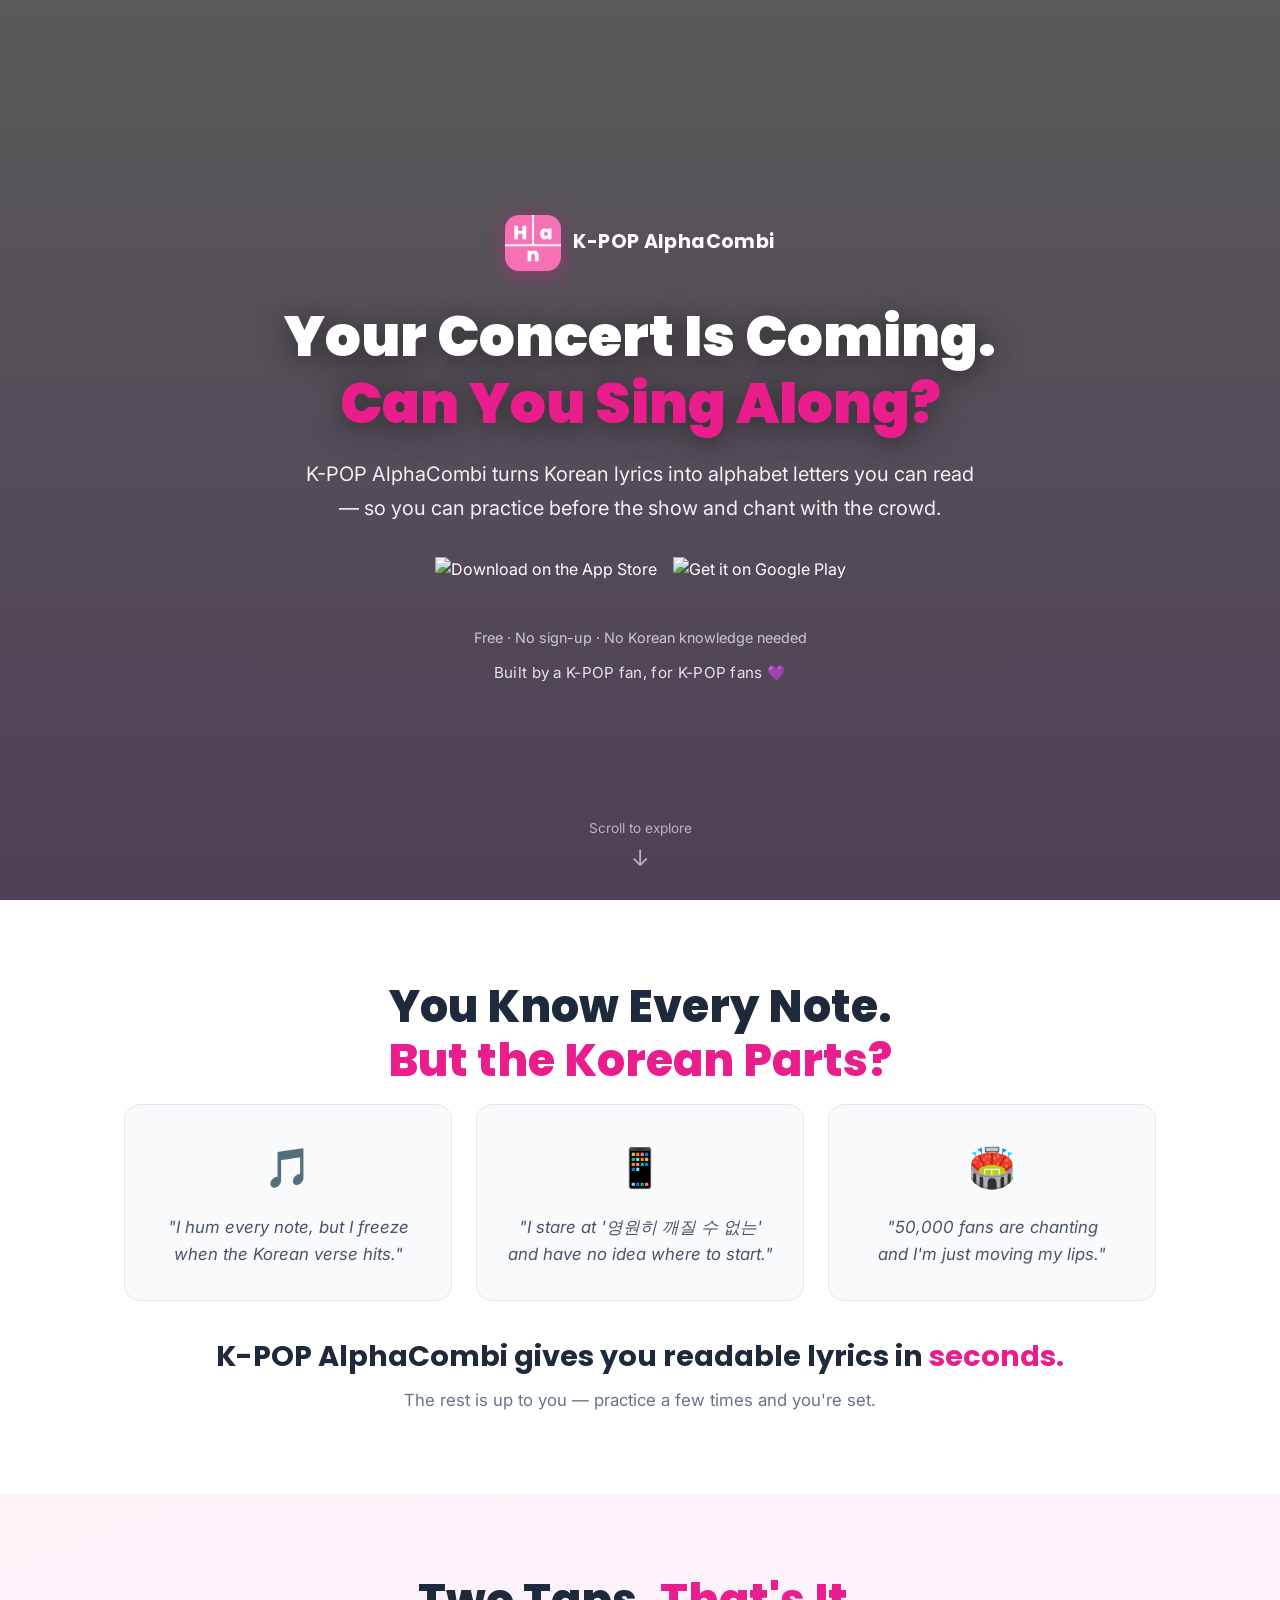
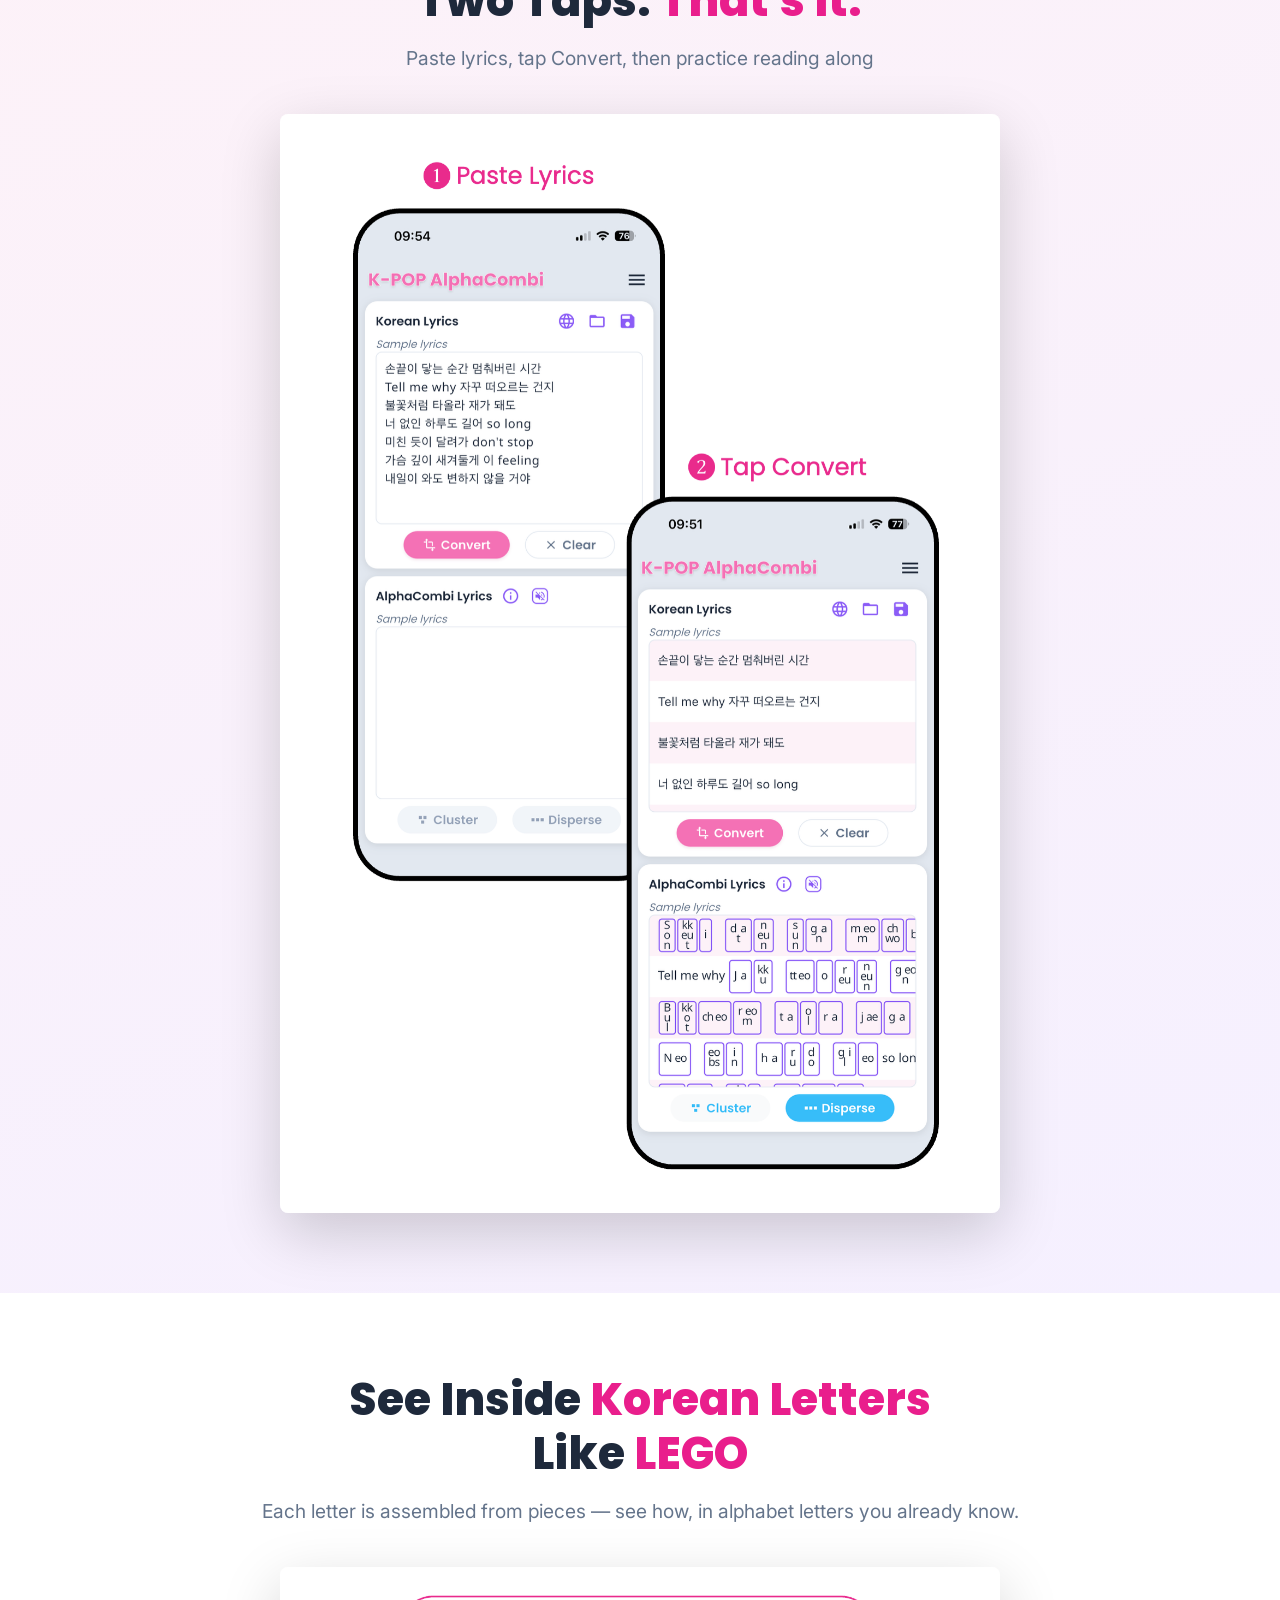
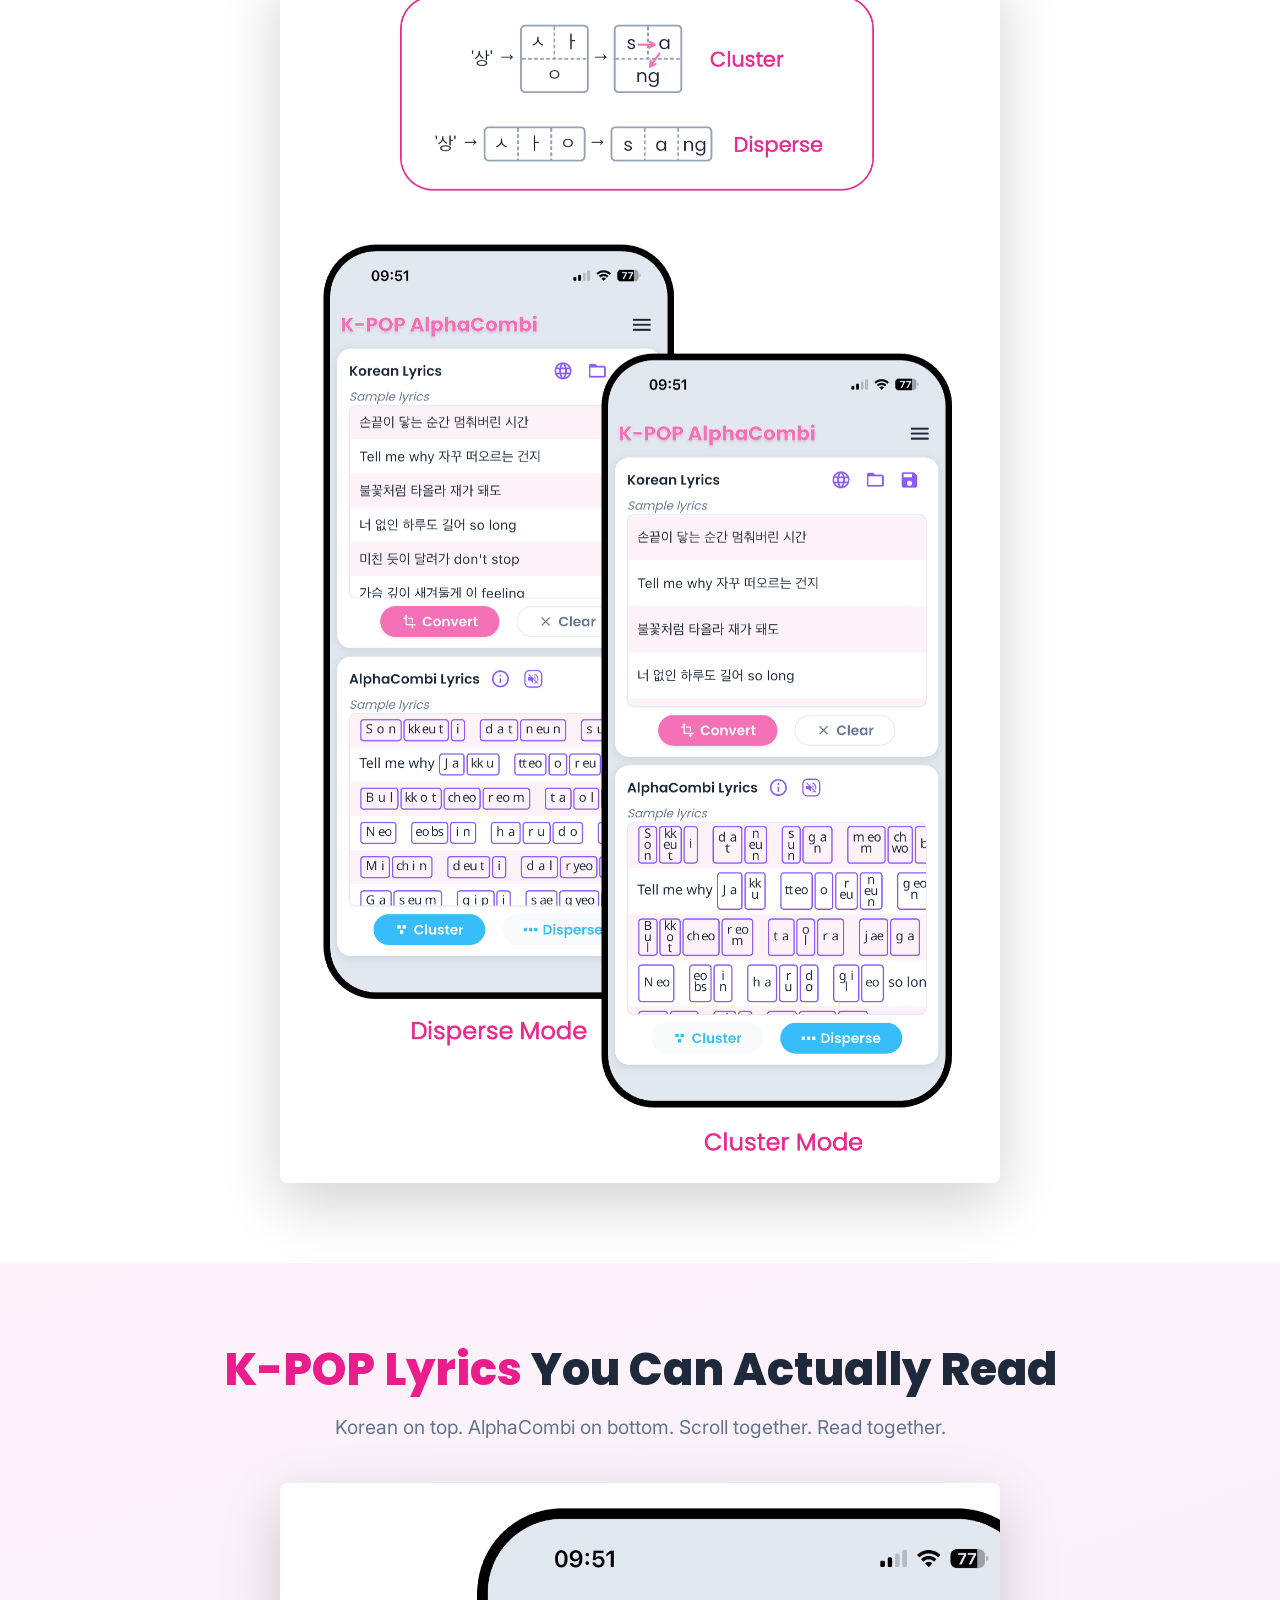
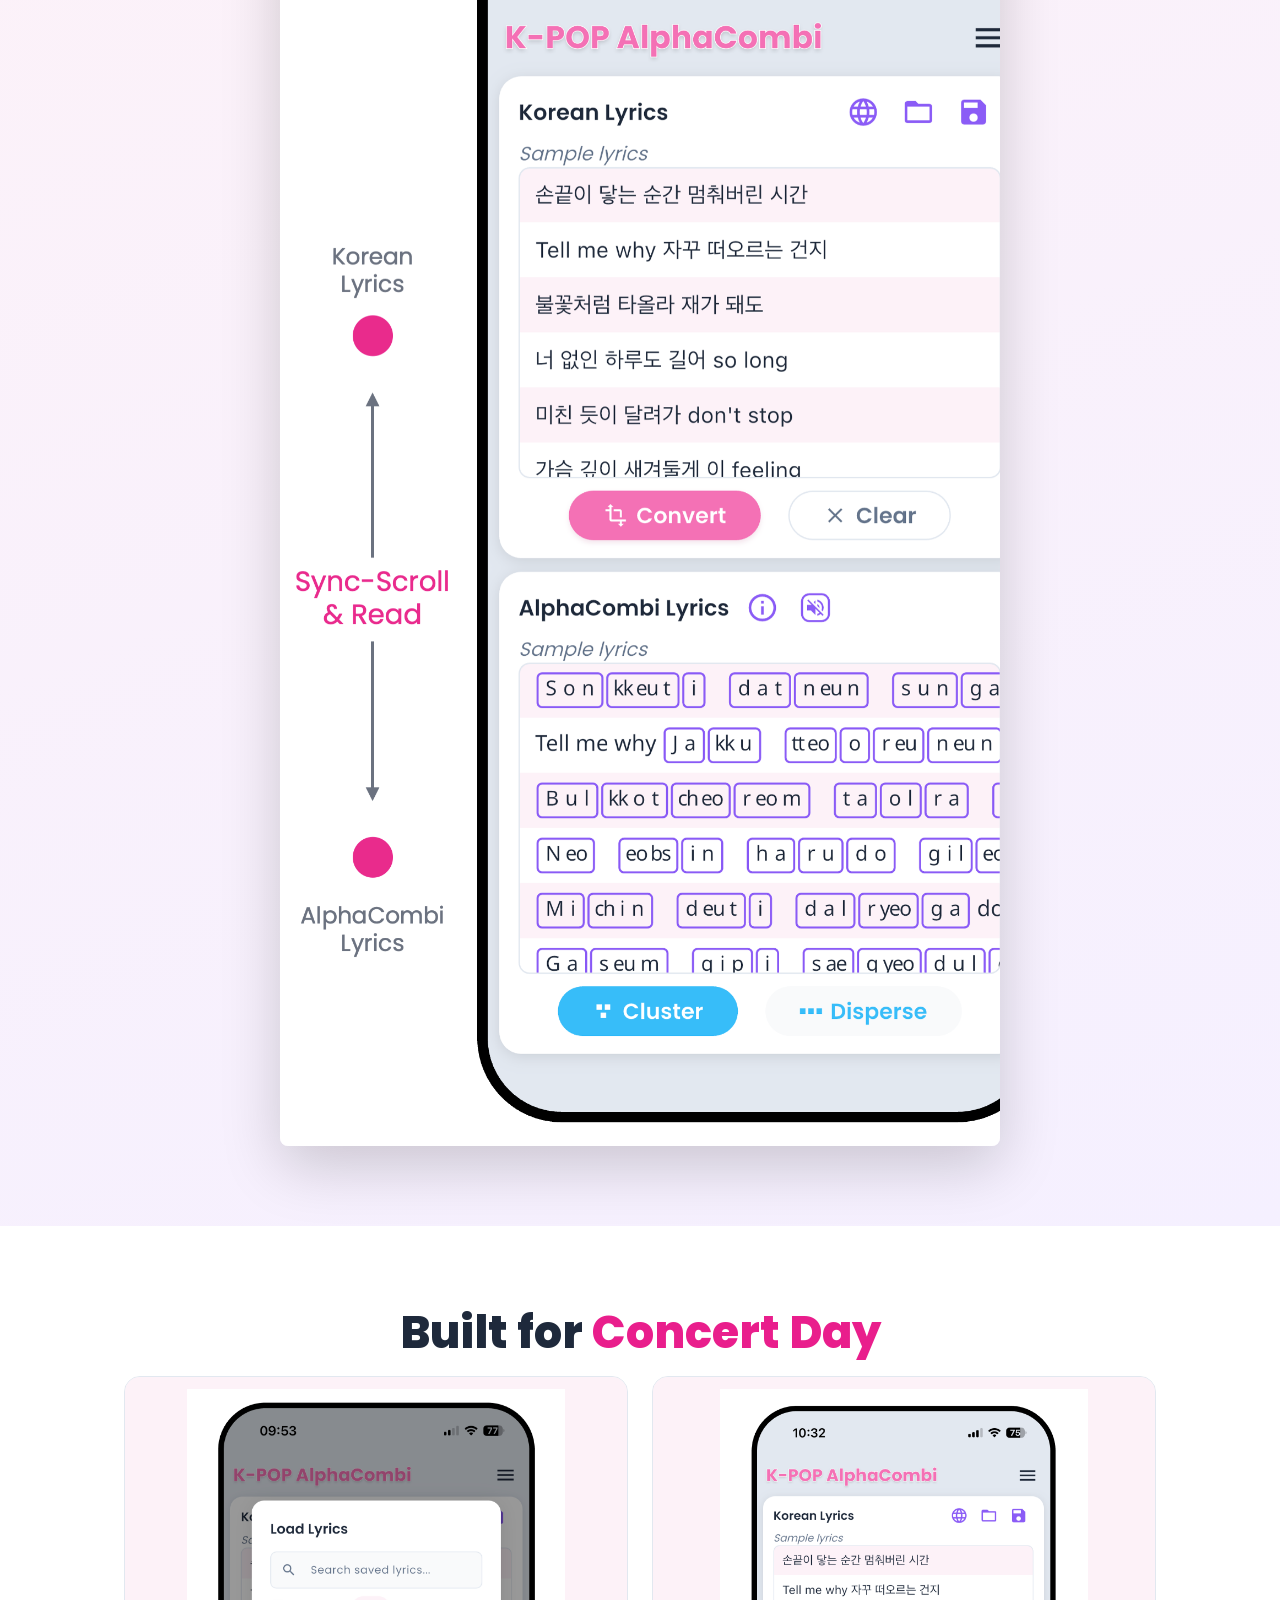
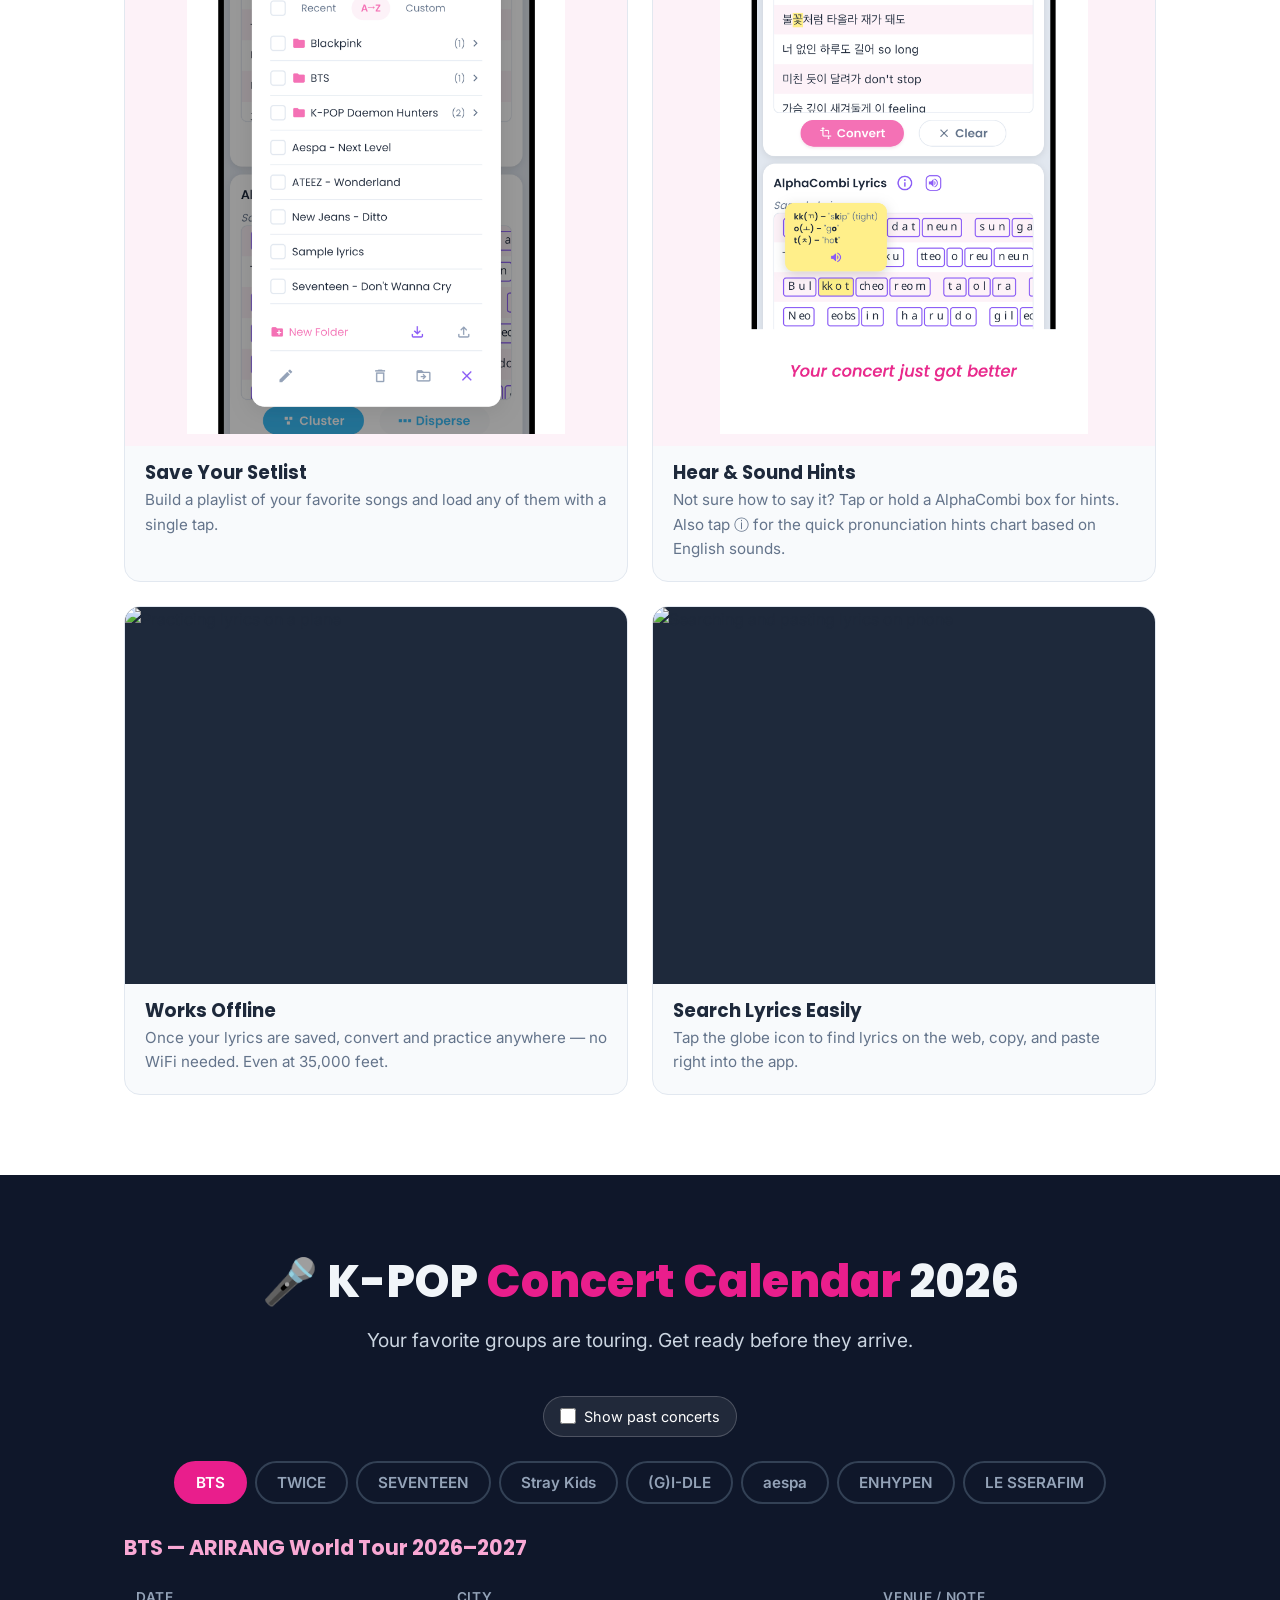
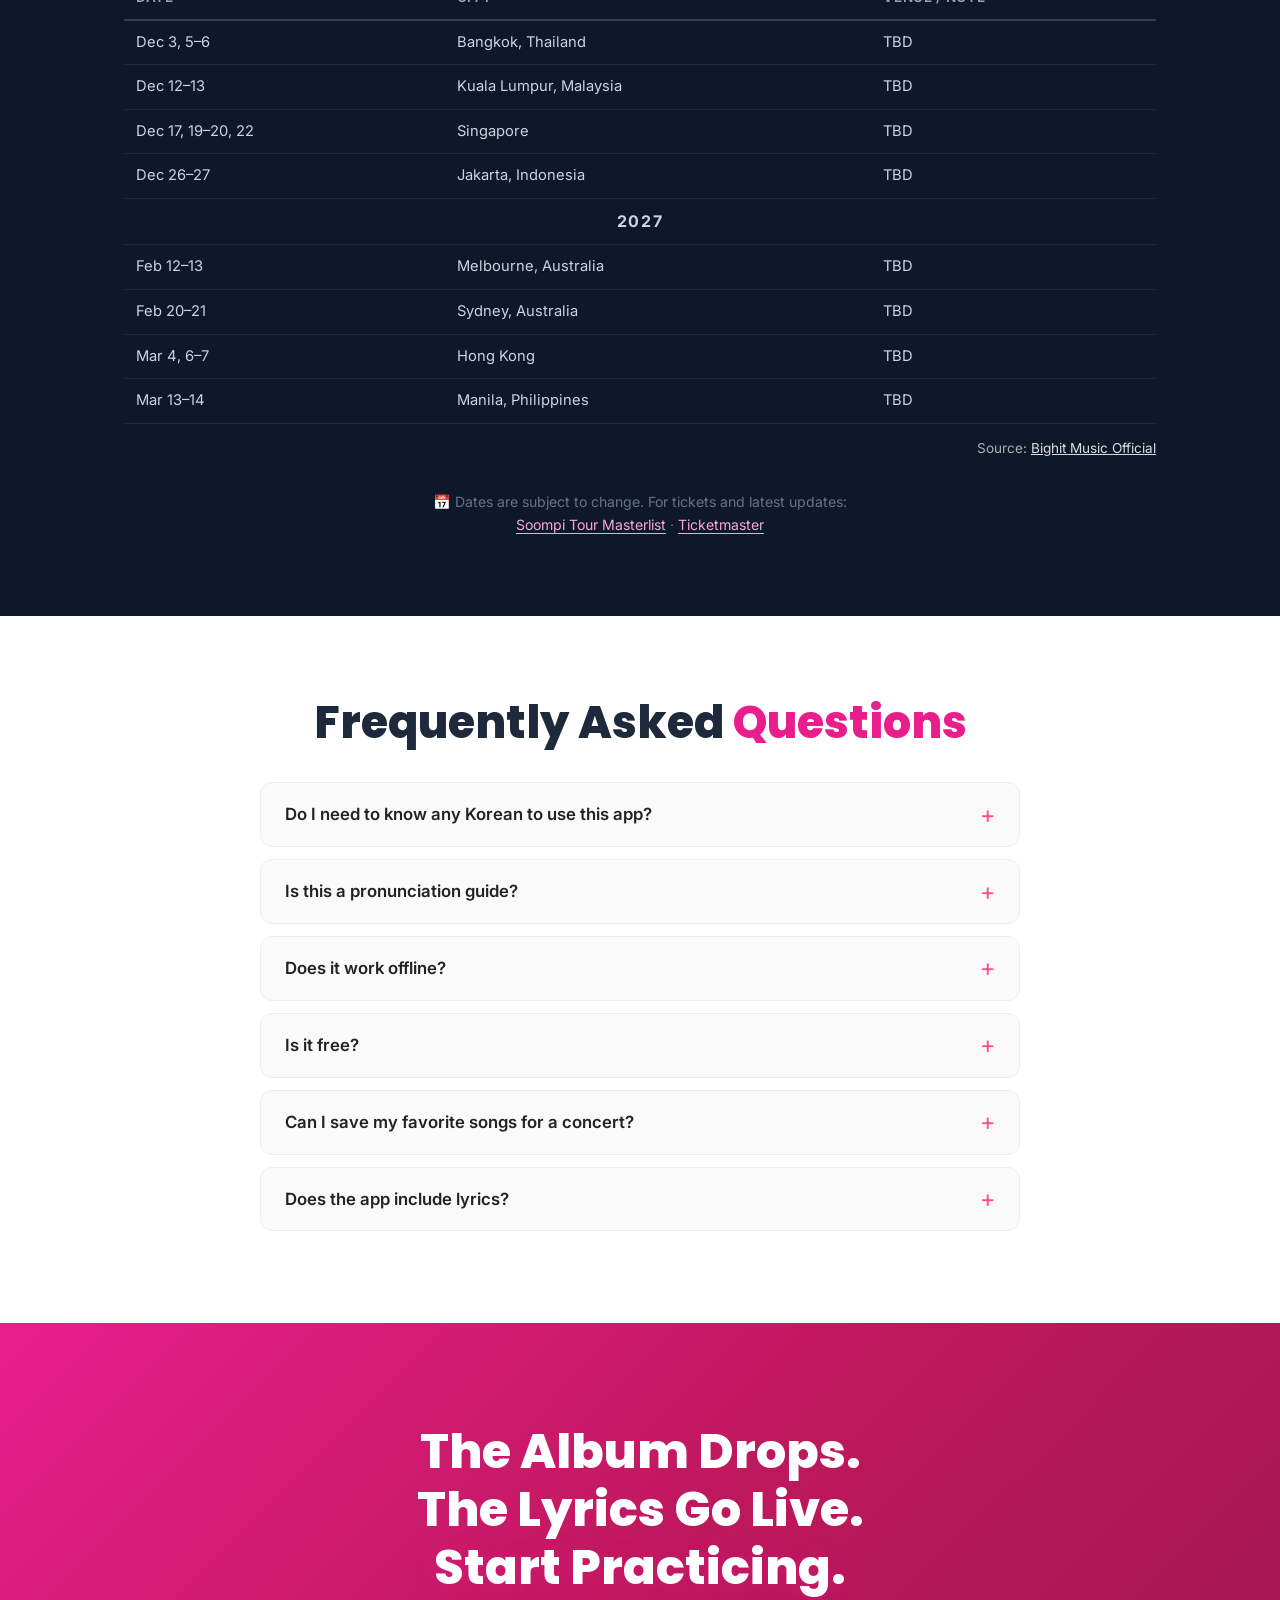
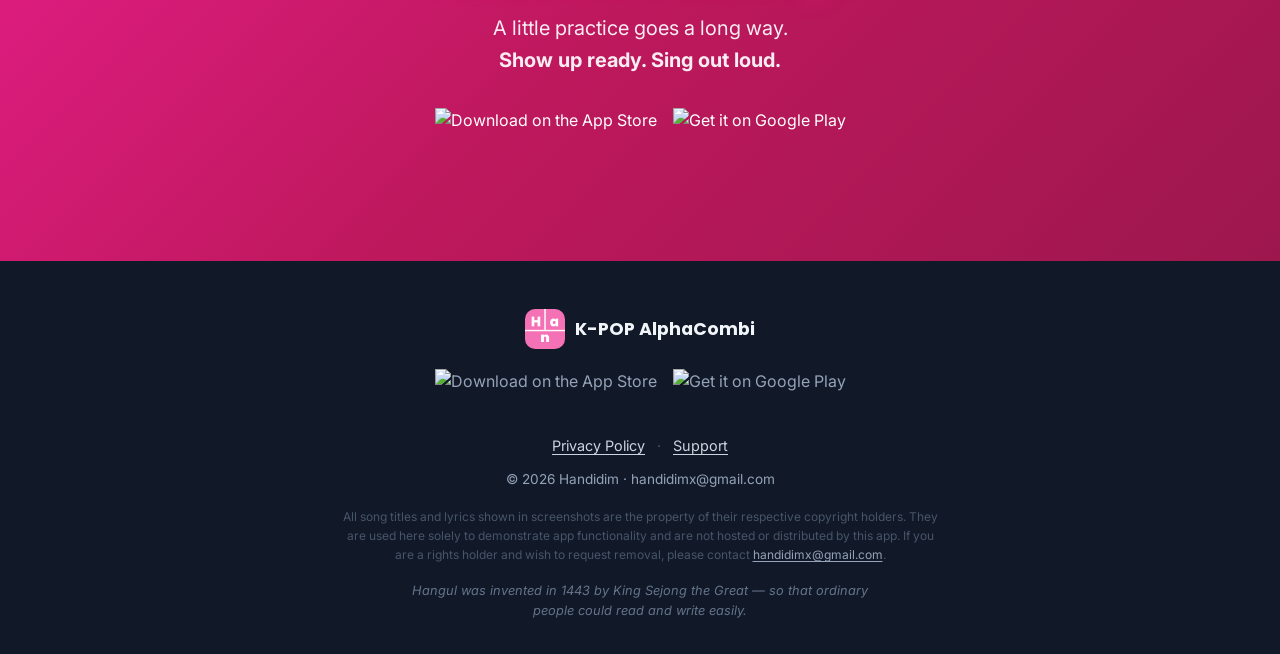
==== commit dc19e408: "Update calendar, add FAQ and sticky CTA" ====
--- a/k-alphacombi/index.html
+++ b/k-alphacombi/index.html
@@ -15,7 +15,9 @@
     <meta name="viewport" content="width=device-width, initial-scale=1.0">
     <title>K-POP AlphaCombi — Read Korean Lyrics at Your Next Concert</title>
     <meta name="description"
-        content="Turn any K-POP Korean lyrics into alphabet letters you can actually read. Free app for iOS and Android. Perfect for concert chanting.">
+        content="Turn any K-POP Korean lyrics into alphabet letters you can actually read. Free app for iOS and Android. Perfect for BTS, TWICE, SEVENTEEN, aespa, ENHYPEN, LE SSERAFIM, Stray Kids and (G)I-DLE concert chanting.">
+    <meta name="keywords"
+        content="K-POP lyrics, Korean romanization, BTS, TWICE, SEVENTEEN, aespa, ENHYPEN, LE SSERAFIM, Stray Kids, GIDLE, concert sing along, Hangul reading">
     <meta property="og:title" content="K-POP AlphaCombi">
     <meta property="og:description"
         content="Your concert is coming. Can you sing along? Turn Korean lyrics into readable alphabet letters.">
@@ -61,7 +63,8 @@
                     <span class="badge-coming-soon"></span>
                 </a>
             </div>
-            <p class="hero-note">Free to convert · No Korean knowledge needed</p>
+            <p class="hero-note">Free · No sign-up · No Korean knowledge needed</p>
+            <p class="hero-trust">Built by a K-POP fan, for K-POP fans 💜</p>
         </div>
         <div class="hero-scroll-hint">
             <span>Scroll to explore</span>
@@ -193,13 +196,22 @@
             <h2>🎤 K-POP <span class="accent">Concert Calendar</span> 2026</h2>
             <p class="section-sub-light">Your favorite groups are touring. Get ready before they arrive.</p>
 
+            <div class="cal-toggle-wrap">
+                <label class="cal-toggle">
+                    <input type="checkbox" id="show-past-toggle">
+                    <span>Show past concerts</span>
+                </label>
+            </div>
+
             <div class="calendar-tabs">
                 <button class="cal-tab active" data-group="bts">BTS</button>
                 <button class="cal-tab" data-group="twice">TWICE</button>
                 <button class="cal-tab" data-group="svt">SEVENTEEN</button>
-                <button class="cal-tab" data-group="ateez">ATEEZ</button>
+                <button class="cal-tab" data-group="skz">Stray Kids</button>
                 <button class="cal-tab" data-group="idle">(G)I-DLE</button>
-                <button class="cal-tab" data-group="skz">Stray Kids</button>
+                <button class="cal-tab" data-group="aespa">aespa</button>
+                <button class="cal-tab" data-group="enhypen">ENHYPEN</button>
+                <button class="cal-tab" data-group="lsf">LE SSERAFIM</button>
             </div>
 
             <!-- BTS -->
@@ -214,162 +226,152 @@
                         </tr>
                     </thead>
                     <tbody>
-                        <tr class="cal-highlight">
-                            <td>Mar 20</td>
-                            <td>—</td>
-                            <td>🎵 Album "ARIRANG" Release (14 tracks)</td>
-                        </tr>
-                        <tr class="cal-highlight">
-                            <td>Mar 21</td>
-                            <td>Seoul, Gwanghwamun</td>
-                            <td>🔴 Comeback Live on Netflix (FREE)</td>
-                        </tr>
-                        <tr>
+                        <tr data-end-date="2026-04-12">
                             <td>Apr 9, 11–12</td>
                             <td>Goyang, Korea</td>
                             <td>Goyang Stadium</td>
                         </tr>
-                        <tr>
+                        <tr data-end-date="2026-04-18">
                             <td>Apr 17–18</td>
                             <td>Tokyo, Japan</td>
                             <td>Tokyo Dome</td>
                         </tr>
-                        <tr>
+                        <tr data-end-date="2026-04-28">
                             <td>Apr 25–26, 28</td>
                             <td>Tampa, USA</td>
                             <td>Raymond James Stadium</td>
                         </tr>
-                        <tr>
+                        <tr data-end-date="2026-05-03">
                             <td>May 2–3</td>
                             <td>El Paso, USA</td>
                             <td>Sun Bowl Stadium</td>
                         </tr>
-                        <tr>
+                        <tr data-end-date="2026-05-10">
                             <td>May 7, 9–10</td>
                             <td>Mexico City</td>
                             <td>Estadio GNP Seguros</td>
                         </tr>
-                        <tr>
+                        <tr data-end-date="2026-05-17">
                             <td>May 16–17</td>
                             <td>Stanford, USA</td>
                             <td>Stanford Stadium</td>
                         </tr>
-                        <tr>
+                        <tr data-end-date="2026-05-27">
                             <td>May 23–24, 27</td>
                             <td>Las Vegas, USA</td>
                             <td>Allegiant Stadium</td>
                         </tr>
-                        <tr>
+                        <tr data-end-date="2026-06-13">
                             <td>Jun 12–13</td>
                             <td>Busan, Korea</td>
                             <td>TBD</td>
                         </tr>
-                        <tr>
+                        <tr data-end-date="2026-06-27">
                             <td>Jun 26–27</td>
                             <td>Madrid, Spain</td>
                             <td>Riyadh Air Metropolitano</td>
                         </tr>
-                        <tr>
+                        <tr data-end-date="2026-07-02">
                             <td>Jul 1–2</td>
                             <td>Brussels, Belgium</td>
                             <td>King Baudouin Stadium</td>
                         </tr>
-                        <tr>
+                        <tr data-end-date="2026-07-07">
                             <td>Jul 6–7</td>
                             <td>London, UK</td>
                             <td>Tottenham Hotspur Stadium</td>
                         </tr>
-                        <tr>
+                        <tr data-end-date="2026-07-12">
                             <td>Jul 11–12</td>
                             <td>Munich, Germany</td>
                             <td>Allianz Arena</td>
                         </tr>
-                        <tr>
+                        <tr data-end-date="2026-07-18">
                             <td>Jul 17–18</td>
                             <td>Paris, France</td>
                             <td>Stade de France</td>
                         </tr>
-                        <tr>
+                        <tr data-end-date="2026-08-02">
                             <td>Aug 1–2</td>
                             <td>East Rutherford, USA</td>
                             <td>MetLife Stadium</td>
                         </tr>
-                        <tr>
+                        <tr data-end-date="2026-08-06">
                             <td>Aug 5–6</td>
                             <td>Foxborough, USA</td>
                             <td>Gillette Stadium</td>
                         </tr>
-                        <tr>
+                        <tr data-end-date="2026-08-11">
                             <td>Aug 10–11</td>
                             <td>Baltimore, USA</td>
                             <td>M&amp;T Bank Stadium</td>
                         </tr>
-                        <tr>
+                        <tr data-end-date="2026-08-16">
                             <td>Aug 15–16</td>
                             <td>Arlington, USA</td>
                             <td>AT&amp;T Stadium</td>
                         </tr>
-                        <tr>
+                        <tr data-end-date="2026-08-23">
                             <td>Aug 22–23</td>
                             <td>Toronto, Canada</td>
                             <td>Rogers Stadium</td>
                         </tr>
-                        <tr>
+                        <tr data-end-date="2026-08-28">
                             <td>Aug 27–28</td>
                             <td>Chicago, USA</td>
                             <td>Soldier Field</td>
                         </tr>
-                        <tr>
+                        <tr data-end-date="2026-09-06">
                             <td>Sep 1–2, 5–6</td>
                             <td>Los Angeles, USA</td>
                             <td>SoFi Stadium</td>
                         </tr>
-                        <tr>
+                        <tr data-end-date="2026-10-03">
                             <td>Oct 2–3</td>
                             <td>Bogotá, Colombia</td>
                             <td>Estadio El Campín</td>
                         </tr>
-                        <tr>
+                        <tr data-end-date="2026-10-10">
                             <td>Oct 9–10</td>
                             <td>Lima, Peru</td>
                             <td>Estadio San Marcos</td>
                         </tr>
-                        <tr>
+                        <tr data-end-date="2026-10-17">
                             <td>Oct 16–17</td>
                             <td>Santiago, Chile</td>
                             <td>Estadio Nacional</td>
                         </tr>
-                        <tr>
+                        <tr data-end-date="2026-10-24">
                             <td>Oct 23–24</td>
                             <td>Buenos Aires, Argentina</td>
                             <td>Estadio Único de La Plata</td>
                         </tr>
-                        <tr>
+                        <tr data-end-date="2026-10-31">
                             <td>Oct 28, 30–31</td>
                             <td>São Paulo, Brazil</td>
                             <td>Estadio MorumBIS</td>
                         </tr>
-                        <tr>
+                        <tr data-end-date="2026-11-22">
                             <td>Nov 19, 21–22</td>
                             <td>Kaohsiung, Taiwan</td>
                             <td>TBD</td>
                         </tr>
-                        <tr>
+                        <tr data-end-date="2026-12-06">
                             <td>Dec 3, 5–6</td>
                             <td>Bangkok, Thailand</td>
                             <td>TBD</td>
                         </tr>
-                        <tr>
+                        <tr data-end-date="2026-12-13">
                             <td>Dec 12–13</td>
                             <td>Kuala Lumpur, Malaysia</td>
                             <td>TBD</td>
                         </tr>
-                        <tr>
+                        <tr data-end-date="2026-12-22">
                             <td>Dec 17, 19–20, 22</td>
                             <td>Singapore</td>
                             <td>TBD</td>
                         </tr>
-                        <tr>
+                        <tr data-end-date="2026-12-27">
                             <td>Dec 26–27</td>
                             <td>Jakarta, Indonesia</td>
                             <td>TBD</td>
@@ -377,33 +379,35 @@
                         <tr class="cal-year">
                             <td colspan="3">2027</td>
                         </tr>
-                        <tr>
+                        <tr data-end-date="2027-02-13">
                             <td>Feb 12–13</td>
                             <td>Melbourne, Australia</td>
                             <td>TBD</td>
                         </tr>
-                        <tr>
+                        <tr data-end-date="2027-02-21">
                             <td>Feb 20–21</td>
                             <td>Sydney, Australia</td>
                             <td>TBD</td>
                         </tr>
-                        <tr>
+                        <tr data-end-date="2027-03-07">
                             <td>Mar 4, 6–7</td>
                             <td>Hong Kong</td>
                             <td>TBD</td>
                         </tr>
-                        <tr>
+                        <tr data-end-date="2027-03-14">
                             <td>Mar 13–14</td>
                             <td>Manila, Philippines</td>
                             <td>TBD</td>
                         </tr>
                     </tbody>
                 </table>
+                <p class="cal-source">Source: <a href="https://ibighit.com/en/bts/tour/" target="_blank"
+                        rel="noopener">Bighit Music Official</a></p>
             </div>
 
             <!-- TWICE -->
             <div class="cal-panel" id="cal-twice">
-                <h3>TWICE — THIS IS FOR World Tour 2026</h3>
+                <h3>TWICE — THIS IS FOR World Tour 2025–2026</h3>
                 <table class="cal-table">
                     <thead>
                         <tr>
@@ -413,163 +417,167 @@
                         </tr>
                     </thead>
                     <tbody>
-                        <tr>
+                        <tr data-end-date="2026-01-10">
                             <td>Jan 9–10</td>
                             <td>Vancouver</td>
                             <td>Rogers Arena</td>
                         </tr>
-                        <tr>
+                        <tr data-end-date="2026-01-14">
                             <td>Jan 13–14</td>
                             <td>Seattle</td>
                             <td>Climate Pledge Arena</td>
                         </tr>
-                        <tr>
+                        <tr data-end-date="2026-01-18">
                             <td>Jan 17–18</td>
                             <td>Oakland</td>
                             <td>Oakland Arena</td>
                         </tr>
-                        <tr>
+                        <tr data-end-date="2026-01-25">
                             <td>Jan 21–22, 24–25</td>
                             <td>Los Angeles</td>
                             <td>Kia Forum</td>
                         </tr>
-                        <tr>
+                        <tr data-end-date="2026-01-28">
                             <td>Jan 28</td>
                             <td>Phoenix</td>
                             <td>Mortgage Matchup Center</td>
                         </tr>
-                        <tr>
+                        <tr data-end-date="2026-02-01">
                             <td>Jan 31 – Feb 1</td>
                             <td>Dallas</td>
                             <td>American Airlines Center</td>
                         </tr>
-                        <tr>
+                        <tr data-end-date="2026-02-14">
                             <td>Feb 13–14</td>
                             <td>Washington D.C.</td>
                             <td>Capital One Arena</td>
                         </tr>
-                        <tr>
+                        <tr data-end-date="2026-02-21">
                             <td>Feb 18, 20–21</td>
                             <td>New York</td>
                             <td>UBS Arena</td>
                         </tr>
-                        <tr>
+                        <tr data-end-date="2026-02-24">
                             <td>Feb 24</td>
                             <td>Philadelphia</td>
                             <td>Xfinity Mobile Arena</td>
                         </tr>
-                        <tr>
+                        <tr data-end-date="2026-02-27">
                             <td>Feb 27</td>
                             <td>Atlanta</td>
                             <td>State Farm Arena</td>
                         </tr>
-                        <tr>
+                        <tr data-end-date="2026-03-03">
                             <td>Mar 3</td>
                             <td>Montreal</td>
                             <td>Bell Centre</td>
                         </tr>
-                        <tr>
+                        <tr data-end-date="2026-03-06">
                             <td>Mar 6</td>
                             <td>Hamilton</td>
                             <td>TD Coliseum</td>
                         </tr>
-                        <tr>
+                        <tr data-end-date="2026-03-22">
                             <td>Mar 20–22</td>
                             <td>Taipei</td>
                             <td>TBD</td>
                         </tr>
-                        <tr>
+                        <tr data-end-date="2026-03-28">
                             <td>Mar 27–28</td>
                             <td>Orlando</td>
-                            <td>TBD</td>
-                        </tr>
-                        <tr>
+                            <td>Kia Center</td>
+                        </tr>
+                        <tr data-end-date="2026-03-31">
                             <td>Mar 31</td>
                             <td>Charlotte</td>
-                            <td>TBD</td>
-                        </tr>
-                        <tr>
+                            <td>Spectrum Center</td>
+                        </tr>
+                        <tr data-end-date="2026-04-04">
                             <td>Apr 3–4</td>
                             <td>Boston</td>
-                            <td>TBD</td>
-                        </tr>
-                        <tr>
+                            <td>TD Garden</td>
+                        </tr>
+                        <tr data-end-date="2026-04-07">
                             <td>Apr 6–7</td>
                             <td>Chicago</td>
-                            <td>TBD</td>
-                        </tr>
-                        <tr>
+                            <td>United Center</td>
+                        </tr>
+                        <tr data-end-date="2026-04-10">
                             <td>Apr 10</td>
                             <td>Detroit</td>
-                            <td>TBD</td>
-                        </tr>
-                        <tr>
+                            <td>Little Caesars Arena</td>
+                        </tr>
+                        <tr data-end-date="2026-04-12">
                             <td>Apr 12</td>
                             <td>Saint Paul</td>
-                            <td>TBD</td>
-                        </tr>
-                        <tr>
+                            <td>Xcel Energy Center</td>
+                        </tr>
+                        <tr data-end-date="2026-04-14">
                             <td>Apr 14</td>
                             <td>Denver</td>
-                            <td>TBD</td>
-                        </tr>
-                        <tr>
+                            <td>Ball Arena</td>
+                        </tr>
+                        <tr data-end-date="2026-04-18">
                             <td>Apr 17–18</td>
                             <td>Austin</td>
-                            <td>TBD</td>
-                        </tr>
-                        <tr>
+                            <td>Moody Center</td>
+                        </tr>
+                        <tr data-end-date="2026-04-28">
                             <td>Apr 25–26, 28</td>
                             <td>Tokyo</td>
                             <td>Japan National Stadium</td>
                         </tr>
-                        <tr>
+                        <tr data-end-date="2026-05-09">
                             <td>May 9</td>
                             <td>Lisbon</td>
-                            <td>TBD</td>
-                        </tr>
-                        <tr>
+                            <td>Altice Arena</td>
+                        </tr>
+                        <tr data-end-date="2026-05-12">
                             <td>May 12</td>
                             <td>Barcelona</td>
-                            <td>TBD</td>
-                        </tr>
-                        <tr>
+                            <td>Palau Sant Jordi</td>
+                        </tr>
+                        <tr data-end-date="2026-05-17">
                             <td>May 16–17</td>
                             <td>Paris</td>
-                            <td>TBD</td>
-                        </tr>
-                        <tr>
+                            <td>Accor Arena</td>
+                        </tr>
+                        <tr data-end-date="2026-05-20">
                             <td>May 20</td>
                             <td>Turin</td>
-                            <td>TBD</td>
-                        </tr>
-                        <tr>
+                            <td>Inalpi Arena</td>
+                        </tr>
+                        <tr data-end-date="2026-05-23">
                             <td>May 23</td>
                             <td>Berlin</td>
-                            <td>TBD</td>
-                        </tr>
-                        <tr>
+                            <td>Uber Arena</td>
+                        </tr>
+                        <tr data-end-date="2026-05-26">
                             <td>May 26</td>
                             <td>Cologne</td>
-                            <td>TBD</td>
-                        </tr>
-                        <tr>
+                            <td>Lanxess Arena</td>
+                        </tr>
+                        <tr data-end-date="2026-05-31">
                             <td>May 30–31</td>
                             <td>Amsterdam</td>
-                            <td>TBD</td>
-                        </tr>
-                        <tr>
+                            <td>Ziggo Dome</td>
+                        </tr>
+                        <tr data-end-date="2026-06-04">
                             <td>Jun 3–4</td>
                             <td>London</td>
-                            <td>TBD</td>
+                            <td>The O2 Arena</td>
                         </tr>
                     </tbody>
                 </table>
+                <p class="cal-source">Source: <a href="https://en.wikipedia.org/wiki/This_Is_For_World_Tour"
+                        target="_blank" rel="noopener">This Is For World Tour (Wikipedia)</a></p>
             </div>
 
             <!-- SEVENTEEN -->
             <div class="cal-panel" id="cal-svt">
-                <h3>SEVENTEEN — NEW_ World Tour 2025–2026</h3>
+                <h3>SEVENTEEN — Japan Fanmeeting "YAKUSOKU" 2026</h3>
+                <p class="cal-note-light">The NEW_ World Tour wrapped up with encore shows in Incheon (April 4–5, 2026).
+                    Next up: Japan dome fanmeetings in May.</p>
                 <table class="cal-table">
                     <thead>
                         <tr>
@@ -579,94 +587,60 @@
                         </tr>
                     </thead>
                     <tbody>
-                        <tr>
-                            <td>Feb 28 – Mar 1</td>
-                            <td>Hong Kong</td>
-                            <td>Kai Tak Stadium</td>
-                        </tr>
-                        <tr>
-                            <td>Mar 7</td>
-                            <td>Singapore</td>
-                            <td>National Stadium</td>
-                        </tr>
-                        <tr>
-                            <td>Mar 14–15</td>
-                            <td>Bangkok</td>
-                            <td>Suphachalasai Stadium</td>
-                        </tr>
-                        <tr>
-                            <td>Mar 21</td>
-                            <td>Bulacan, Philippines</td>
-                            <td>TBD</td>
-                        </tr>
-                        <tr>
-                            <td>Apr 4–5</td>
-                            <td>Incheon, Korea (Encore)</td>
-                            <td>TBD</td>
+                        <tr data-end-date="2026-05-13">
+                            <td>May 13</td>
+                            <td>Tokyo, Japan</td>
+                            <td>Tokyo Dome</td>
+                        </tr>
+                        <tr data-end-date="2026-05-14">
+                            <td>May 14</td>
+                            <td>Tokyo, Japan</td>
+                            <td>Tokyo Dome</td>
+                        </tr>
+                        <tr data-end-date="2026-05-23">
+                            <td>May 23</td>
+                            <td>Osaka, Japan</td>
+                            <td>Kyocera Dome Osaka</td>
+                        </tr>
+                        <tr data-end-date="2026-05-24">
+                            <td>May 24</td>
+                            <td>Osaka, Japan</td>
+                            <td>Kyocera Dome Osaka</td>
                         </tr>
                     </tbody>
                 </table>
-            </div>
-
-            <!-- ATEEZ -->
-            <div class="cal-panel" id="cal-ateez">
-                <h3>ATEEZ — IN YOUR FANTASY World Tour 2025–2026</h3>
+                <p class="cal-source">Source: <a href="https://weverse.io/seventeen/notice" target="_blank"
+                        rel="noopener">Weverse Official Notice</a></p>
+            </div>
+
+            <!-- Stray Kids -->
+            <div class="cal-panel" id="cal-skz">
+                <h3>Stray Kids — 2026 Festival Appearances</h3>
+                <p class="cal-note-light">A new world tour is teased but not officially announced yet. Confirmed
+                    festival dates below — stay tuned for tour reveals.</p>
                 <table class="cal-table">
                     <thead>
                         <tr>
                             <th>Date</th>
                             <th>City</th>
-                            <th>Venue</th>
+                            <th>Venue / Event</th>
                         </tr>
                     </thead>
                     <tbody>
-                        <tr>
-                            <td>Jan 24</td>
-                            <td>Taipei</td>
-                            <td>NTSU Arena</td>
-                        </tr>
-                        <tr>
-                            <td>Jan 31</td>
-                            <td>Jakarta</td>
-                            <td>ICE BSD Hall</td>
-                        </tr>
-                        <tr>
-                            <td>Feb 22</td>
-                            <td>Singapore</td>
-                            <td>Singapore Indoor Stadium</td>
-                        </tr>
-                        <tr>
-                            <td>Mar 2–3</td>
-                            <td>Melbourne</td>
-                            <td>Rod Laver Arena</td>
-                        </tr>
-                        <tr>
-                            <td>Mar 6–7</td>
-                            <td>Sydney</td>
-                            <td>Qudos Bank Arena</td>
-                        </tr>
-                        <tr>
-                            <td>Mar 14</td>
-                            <td>Manila</td>
-                            <td>Smart Araneta Coliseum</td>
-                        </tr>
-                        <tr>
-                            <td>Mar 22</td>
-                            <td>Kuala Lumpur</td>
-                            <td>Axiata Arena</td>
-                        </tr>
-                        <tr>
-                            <td>Mar 28</td>
-                            <td>Macau</td>
-                            <td>Venetian Arena</td>
-                        </tr>
-                        <tr>
-                            <td>Apr 4</td>
-                            <td>Bangkok</td>
-                            <td>IMPACT Hall</td>
+                        <tr data-end-date="2026-06-07">
+                            <td>Jun 5–7</td>
+                            <td>Queens, New York</td>
+                            <td>Governors Ball Music Festival</td>
+                        </tr>
+                        <tr data-end-date="2026-09-13">
+                            <td>Sep 4–13</td>
+                            <td>Rio de Janeiro</td>
+                            <td>Rock in Rio</td>
                         </tr>
                     </tbody>
                 </table>
+                <p class="cal-source">Source: <a href="https://straykids.jype.com/Mobile/Schedule" target="_blank"
+                        rel="noopener">JYP Entertainment — Stray Kids Schedule</a></p>
             </div>
 
             <!-- (G)I-DLE -->
@@ -681,103 +655,101 @@
                         </tr>
                     </thead>
                     <tbody>
-                        <tr>
+                        <tr data-end-date="2026-02-22">
                             <td>Feb 21–22</td>
                             <td>Seoul</td>
                             <td>KSPO Dome</td>
                         </tr>
-                        <tr>
+                        <tr data-end-date="2026-03-07">
                             <td>Mar 7</td>
                             <td>Taipei</td>
                             <td>Taipei Dome</td>
                         </tr>
-                        <tr>
+                        <tr data-end-date="2026-03-21">
                             <td>Mar 21</td>
                             <td>Bangkok</td>
-                            <td>TBD</td>
-                        </tr>
-                        <tr>
+                            <td>IMPACT Arena</td>
+                        </tr>
+                        <tr data-end-date="2026-05-27">
                             <td>May 27</td>
                             <td>Melbourne</td>
-                            <td>TBD</td>
-                        </tr>
-                        <tr>
+                            <td>Rod Laver Arena</td>
+                        </tr>
+                        <tr data-end-date="2026-05-30">
                             <td>May 30</td>
                             <td>Sydney</td>
-                            <td>TBD</td>
-                        </tr>
-                        <tr>
+                            <td>Qudos Bank Arena</td>
+                        </tr>
+                        <tr data-end-date="2026-06-13">
                             <td>Jun 13</td>
                             <td>Singapore</td>
                             <td>Singapore Indoor Stadium</td>
                         </tr>
-                        <tr>
+                        <tr data-end-date="2026-06-21">
                             <td>Jun 20–21</td>
                             <td>Yokohama</td>
-                            <td>TBD</td>
-                        </tr>
-                        <tr>
+                            <td>K-Arena Yokohama</td>
+                        </tr>
+                        <tr data-end-date="2026-06-28">
                             <td>Jun 27–28</td>
                             <td>Hong Kong</td>
-                            <td>TBD</td>
-                        </tr>
-                        <tr>
+                            <td>Kai Tak Arena</td>
+                        </tr>
+                        <tr data-end-date="2026-08-02">
                             <td>Aug 2</td>
-                            <td>Hamilton</td>
-                            <td>TBD</td>
-                        </tr>
-                        <tr>
+                            <td>Hamilton, Canada</td>
+                            <td>TD Coliseum</td>
+                        </tr>
+                        <tr data-end-date="2026-08-04">
                             <td>Aug 4</td>
                             <td>Newark</td>
-                            <td>TBD</td>
-                        </tr>
-                        <tr>
-                            <td>TBD</td>
+                            <td>Prudential Center</td>
+                        </tr>
+                        <tr data-end-date="2026-08-06">
+                            <td>Aug 6</td>
                             <td>Philadelphia</td>
-                            <td>TBD</td>
-                        </tr>
-                        <tr>
-                            <td>TBD</td>
+                            <td>Xfinity Mobile Arena</td>
+                        </tr>
+                        <tr data-end-date="2026-08-09">
+                            <td>Aug 9</td>
                             <td>Atlanta</td>
-                            <td>TBD</td>
-                        </tr>
-                        <tr>
-                            <td>TBD</td>
+                            <td>State Farm Arena</td>
+                        </tr>
+                        <tr data-end-date="2026-08-12">
+                            <td>Aug 12</td>
                             <td>Orlando</td>
-                            <td>TBD</td>
-                        </tr>
-                        <tr>
-                            <td>TBD</td>
+                            <td>Kia Center</td>
+                        </tr>
+                        <tr data-end-date="2026-08-15">
+                            <td>Aug 15</td>
                             <td>San Antonio</td>
-                            <td>TBD</td>
-                        </tr>
-                        <tr>
-                            <td>TBD</td>
-                            <td>Mexico City</td>
-                            <td>TBD</td>
-                        </tr>
-                        <tr>
-                            <td>TBD</td>
+                            <td>Frost Bank Center</td>
+                        </tr>
+                        <tr data-end-date="2026-08-19">
+                            <td>Aug 19</td>
                             <td>Los Angeles</td>
-                            <td>TBD</td>
-                        </tr>
-                        <tr>
-                            <td>TBD</td>
+                            <td>Kia Forum</td>
+                        </tr>
+                        <tr data-end-date="2026-08-22">
+                            <td>Aug 22</td>
                             <td>Oakland</td>
-                            <td>TBD</td>
-                        </tr>
-                        <tr>
-                            <td>TBD</td>
+                            <td>Oakland Arena</td>
+                        </tr>
+                        <tr data-end-date="2026-08-25">
+                            <td>Aug 25</td>
                             <td>Seattle</td>
-                            <td>TBD</td>
+                            <td>Climate Pledge Arena</td>
                         </tr>
                     </tbody>
                 </table>
-            </div>
-
-            <!-- Stray Kids -->
-            <div class="cal-panel" id="cal-skz">
-                <h3>Stray Kids — 2026 World Tour</h3>
+                <p class="cal-source">Source: <a
+                        href="https://newsroom.livenation.com/news/i-dle-announce-2026-north-american-arena-tour-live-on-nbcs-today-show/"
+                        target="_blank" rel="noopener">Live Nation Newsroom</a></p>
+            </div>
+
+            <!-- aespa -->
+            <div class="cal-panel" id="cal-aespa">
+                <h3>aespa — SYNK : COMPLæXITY World Tour 2026–2027</h3>
                 <table class="cal-table">
                     <thead>
                         <tr>
@@ -787,28 +759,336 @@
                         </tr>
                     </thead>
                     <tbody>
-                        <tr>
-                            <td>Mar 14+</td>
+                        <tr data-end-date="2026-08-08">
+                            <td>Aug 7–8</td>
                             <td>Seoul</td>
-                            <td>Kick-off (details TBA)</td>
-                        </tr>
-                        <tr>
-                            <td>Jun 5–7</td>
-                            <td>Queens, New York</td>
-                            <td>Governors Ball</td>
-                        </tr>
-                        <tr>
-                            <td>Sep 4–13</td>
-                            <td>Rio de Janeiro</td>
-                            <td>Rock in Rio</td>
-                        </tr>
-                        <tr>
-                            <td>TBA</td>
-                            <td>Multiple cities</td>
-                            <td>New album + world tour announced</td>
+                            <td>Gocheok Sky Dome</td>
+                        </tr>
+                        <tr data-end-date="2026-08-11">
+                            <td>Aug 11</td>
+                            <td>Taipei</td>
+                            <td>Taipei Dome</td>
+                        </tr>
+                        <tr data-end-date="2026-09-04">
+                            <td>Sep 4</td>
+                            <td>São Paulo, Brazil</td>
+                            <td>Mercado Livre Arena Pacaembu</td>
+                        </tr>
+                        <tr data-end-date="2026-09-06">
+                            <td>Sep 6</td>
+                            <td>Santiago, Chile</td>
+                            <td>Movistar Arena</td>
+                        </tr>
+                        <tr data-end-date="2026-09-09">
+                            <td>Sep 9</td>
+                            <td>Lima, Peru</td>
+                            <td>Costa 21</td>
+                        </tr>
+                        <tr data-end-date="2026-09-11">
+                            <td>Sep 11</td>
+                            <td>Mexico City</td>
+                            <td>Palacio de los Deportes</td>
+                        </tr>
+                        <tr data-end-date="2026-09-15">
+                            <td>Sep 15</td>
+                            <td>Hamilton, Canada</td>
+                            <td>TD Coliseum</td>
+                        </tr>
+                        <tr data-end-date="2026-09-18">
+                            <td>Sep 18</td>
+                            <td>Belmont Park, USA</td>
+                            <td>UBS Arena</td>
+                        </tr>
+                        <tr data-end-date="2026-09-22">
+                            <td>Sep 22</td>
+                            <td>Washington D.C.</td>
+                            <td>Capital One Arena</td>
+                        </tr>
+                        <tr data-end-date="2026-09-24">
+                            <td>Sep 24</td>
+                            <td>Atlanta</td>
+                            <td>State Farm Arena</td>
+                        </tr>
+                        <tr data-end-date="2026-09-26">
+                            <td>Sep 26</td>
+                            <td>Miami</td>
+                            <td>Kaseya Center</td>
+                        </tr>
+                        <tr data-end-date="2026-09-29">
+                            <td>Sep 29</td>
+                            <td>Dallas</td>
+                            <td>American Airlines Center</td>
+                        </tr>
+                        <tr data-end-date="2026-10-03">
+                            <td>Oct 3</td>
+                            <td>Los Angeles</td>
+                            <td>Intuit Dome</td>
+                        </tr>
+                        <tr data-end-date="2026-10-06">
+                            <td>Oct 6</td>
+                            <td>Oakland</td>
+                            <td>Oakland Arena</td>
+                        </tr>
+                        <tr data-end-date="2026-10-09">
+                            <td>Oct 9</td>
+                            <td>Seattle</td>
+                            <td>Climate Pledge Arena</td>
+                        </tr>
+                        <tr data-end-date="2026-10-11">
+                            <td>Oct 11</td>
+                            <td>Vancouver</td>
+                            <td>Rogers Arena</td>
+                        </tr>
+                        <tr class="cal-year">
+                            <td colspan="3">2027</td>
+                        </tr>
+                        <tr data-end-date="2027-01-14">
+                            <td>Jan 14</td>
+                            <td>Manchester, UK</td>
+                            <td>AO Arena</td>
+                        </tr>
+                        <tr data-end-date="2027-01-16">
+                            <td>Jan 16</td>
+                            <td>London</td>
+                            <td>The O2 Arena</td>
+                        </tr>
+                        <tr data-end-date="2027-01-19">
+                            <td>Jan 19</td>
+                            <td>Amsterdam</td>
+                            <td>Ziggo Dome</td>
+                        </tr>
+                        <tr data-end-date="2027-01-22">
+                            <td>Jan 22</td>
+                            <td>Stockholm</td>
+                            <td>Avicii Arena</td>
+                        </tr>
+                        <tr data-end-date="2027-01-24">
+                            <td>Jan 24</td>
+                            <td>Copenhagen</td>
+                            <td>Royal Arena</td>
+                        </tr>
+                        <tr data-end-date="2027-01-26">
+                            <td>Jan 26</td>
+                            <td>Berlin</td>
+                            <td>Uber Arena</td>
+                        </tr>
+                        <tr data-end-date="2027-01-29">
+                            <td>Jan 29</td>
+                            <td>Milan</td>
+                            <td>Unipol Dome</td>
+                        </tr>
+                        <tr data-end-date="2027-01-31">
+                            <td>Jan 31</td>
+                            <td>Barcelona</td>
+                            <td>Palau Sant Jordi</td>
+                        </tr>
+                        <tr data-end-date="2027-02-02">
+                            <td>Feb 2</td>
+                            <td>Paris</td>
+                            <td>Accor Arena</td>
                         </tr>
                     </tbody>
                 </table>
+                <p class="cal-source">Source: <a href="https://en.wikipedia.org/wiki/Synk:_Complaexity" target="_blank"
+                        rel="noopener">SYNK: COMPLæXITY (Wikipedia)</a></p>
+            </div>
+
+            <!-- ENHYPEN -->
+            <div class="cal-panel" id="cal-enhypen">
+                <h3>ENHYPEN — BLOOD SAGA World Tour 2026–2027</h3>
+                <table class="cal-table">
+                    <thead>
+                        <tr>
+                            <th>Date</th>
+                            <th>City</th>
+                            <th>Venue</th>
+                        </tr>
+                    </thead>
+                    <tbody>
+                        <tr data-end-date="2026-05-03">
+                            <td>May 1–3</td>
+                            <td>Seoul</td>
+                            <td>KSPO Dome</td>
+                        </tr>
+                        <tr data-end-date="2026-07-04">
+                            <td>Jul 4</td>
+                            <td>São Paulo, Brazil</td>
+                            <td>Allianz Parque</td>
+                        </tr>
+                        <tr data-end-date="2026-07-08">
+                            <td>Jul 8</td>
+                            <td>Lima, Peru</td>
+                            <td>Estadio San Marcos</td>
+                        </tr>
+                        <tr data-end-date="2026-07-11">
+                            <td>Jul 11</td>
+                            <td>Mexico City</td>
+                            <td>Arena CDMX</td>
+                        </tr>
+                        <tr data-end-date="2026-07-18">
+                            <td>Jul 17–18</td>
+                            <td>Dallas</td>
+                            <td>American Airlines Center</td>
+                        </tr>
+                        <tr data-end-date="2026-07-21">
+                            <td>Jul 21</td>
+                            <td>San Diego</td>
+                            <td>Snapdragon Stadium</td>
+                        </tr>
+                        <tr data-end-date="2026-07-26">
+                            <td>Jul 26</td>
+                            <td>Tacoma</td>
+                            <td>Tacoma Dome</td>
+                        </tr>
+                        <tr data-end-date="2026-07-29">
+                            <td>Jul 28–29</td>
+                            <td>Oakland</td>
+                            <td>Oakland Arena</td>
+                        </tr>
+                        <tr data-end-date="2026-08-01">
+                            <td>Aug 1</td>
+                            <td>Las Vegas</td>
+                            <td>T-Mobile Arena</td>
+                        </tr>
+                        <tr data-end-date="2026-10-18">
+                            <td>Oct 17–18</td>
+                            <td>Macau</td>
+                            <td>TBA</td>
+                        </tr>
+                        <tr data-end-date="2026-12-02">
+                            <td>Dec 1–2</td>
+                            <td>Tokyo</td>
+                            <td>TBA</td>
+                        </tr>
+                        <tr data-end-date="2026-12-27">
+                            <td>Dec 26–27</td>
+                            <td>Aichi, Japan</td>
+                            <td>TBA</td>
+                        </tr>
+                        <tr class="cal-year">
+                            <td colspan="3">2027</td>
+                        </tr>
+                        <tr data-end-date="2027-01-23">
+                            <td>Jan 23</td>
+                            <td>Jakarta</td>
+                            <td>TBA</td>
+                        </tr>
+                        <tr data-end-date="2027-02-07">
+                            <td>Feb 6–7</td>
+                            <td>Fukuoka, Japan</td>
+                            <td>TBA</td>
+                        </tr>
+                        <tr data-end-date="2027-02-20">
+                            <td>Feb 19–20</td>
+                            <td>Osaka, Japan</td>
+                            <td>TBA</td>
+                        </tr>
+                        <tr data-end-date="2027-02-24">
+                            <td>Feb 24</td>
+                            <td>Milan</td>
+                            <td>Unipol Dome</td>
+                        </tr>
+                        <tr data-end-date="2027-02-27">
+                            <td>Feb 27</td>
+                            <td>Paris</td>
+                            <td>La Défense Arena</td>
+                        </tr>
+                        <tr data-end-date="2027-03-02">
+                            <td>Mar 2</td>
+                            <td>Amsterdam</td>
+                            <td>Ziggo Dome</td>
+                        </tr>
+                        <tr data-end-date="2027-03-05">
+                            <td>Mar 5</td>
+                            <td>Berlin</td>
+                            <td>Uber Arena</td>
+                        </tr>
+                        <tr data-end-date="2027-03-09">
+                            <td>Mar 9</td>
+                            <td>London</td>
+                            <td>The O2</td>
+                        </tr>
+                        <tr data-end-date="2027-03-14">
+                            <td>Mar 14</td>
+                            <td>Singapore</td>
+                            <td>TBA</td>
+                        </tr>
+                    </tbody>
+                </table>
+                <p class="cal-source">Source: <a
+                        href="https://www.billboard.com/music/pop/enhypen-tour-dates-blood-saga-world-tour-1236223021/"
+                        target="_blank" rel="noopener">Billboard — BLOOD SAGA Dates</a></p>
+            </div>
+
+            <!-- LE SSERAFIM -->
+            <div class="cal-panel" id="cal-lsf">
+                <h3>LE SSERAFIM — PUREFLOW World Tour 2026</h3>
+                <p class="cal-note-light">Second world tour, spanning 23 cities. Kicks off July 11–12 in Incheon. North
+                    America dates confirmed for September–October.</p>
+                <table class="cal-table">
+                    <thead>
+                        <tr>
+                            <th>Date</th>
+                            <th>City</th>
+                            <th>Venue</th>
+                        </tr>
+                    </thead>
+                    <tbody>
+                        <tr data-end-date="2026-07-12">
+                            <td>Jul 11–12</td>
+                            <td>Incheon, Korea</td>
+                            <td>Inspire Arena</td>
+                        </tr>
+                        <tr data-end-date="2026-09-16">
+                            <td>Sep 16</td>
+                            <td>Los Angeles</td>
+                            <td>TBA</td>
+                        </tr>
+                        <tr data-end-date="2026-09-20">
+                            <td>Sep 20</td>
+                            <td>Tacoma</td>
+                            <td>TBA</td>
+                        </tr>
+                        <tr data-end-date="2026-09-23">
+                            <td>Sep 23</td>
+                            <td>San Jose</td>
+                            <td>TBA</td>
+                        </tr>
+                        <tr data-end-date="2026-09-25">
+                            <td>Sep 25</td>
+                            <td>Phoenix</td>
+                            <td>TBA</td>
+                        </tr>
+                        <tr data-end-date="2026-09-27">
+                            <td>Sep 27</td>
+                            <td>Fort Worth</td>
+                            <td>TBA</td>
+                        </tr>
+                        <tr data-end-date="2026-09-30">
+                            <td>Sep 30</td>
+                            <td>Orlando</td>
+                            <td>TBA</td>
+                        </tr>
+                        <tr data-end-date="2026-10-02">
+                            <td>Oct 2</td>
+                            <td>Chicago</td>
+                            <td>TBA</td>
+                        </tr>
+                        <tr data-end-date="2026-10-31">
+                            <td>October</td>
+                            <td>London, Amsterdam, Paris, Copenhagen, Berlin</td>
+                            <td>Europe leg — dates TBA</td>
+                        </tr>
+                        <tr data-end-date="2026-12-31">
+                            <td>Late 2026</td>
+                            <td>Asia leg</td>
+                            <td>Cities TBA</td>
+                        </tr>
+                    </tbody>
+                </table>
+                <p class="cal-source">Source: <a
+                        href="https://www.soompi.com/article/1836610wpp/le-sserafim-announces-dates-and-locations-for-2026-world-tour-pureflow"
+                        target="_blank" rel="noopener">Soompi — PUREFLOW Announcement</a></p>
             </div>
 
             <p class="cal-disclaimer">📅 Dates are subject to change. For tickets and latest updates:<br>
@@ -820,7 +1100,53 @@
     </section>
 
     <!-- ============================================ -->
-    <!-- SECTION 8: FINAL CTA                         -->
+    <!-- SECTION 8: FAQ                               -->
+    <!-- ============================================ -->
+    <section id="faq" class="section section-white">
+        <div class="container">
+            <h2>Frequently Asked <span class="accent">Questions</span></h2>
+            <div class="faq-list">
+                <details class="faq-item">
+                    <summary>Do I need to know any Korean to use this app?</summary>
+                    <p>Not at all. AlphaCombi converts every Korean letter into alphabet letters you already know. If
+                        you can read English, you can read along with K-POP lyrics.</p>
+                </details>
+                <details class="faq-item">
+                    <summary>Is this a pronunciation guide?</summary>
+                    <p>Not exactly. AlphaCombi is based on the <strong>Revised Romanization of Korean (RR)</strong>, the
+                        official standard used on Korean road signs and government documents. It shows you the
+                        <em>letters</em>, not every <em>sound change</em> (like linking or nasalization) — because
+                        showing those would obscure the letter-assembly structure. Think of it as a reading cheat sheet
+                        for chanting along, not a full Korean lesson.
+                    </p>
+                </details>
+                <details class="faq-item">
+                    <summary>Does it work offline?</summary>
+                    <p>Yes. Once you've saved your lyrics in the app, you can convert and practice anywhere — on the
+                        subway, on a plane, or right outside the venue. No WiFi needed.</p>
+                </details>
+                <details class="faq-item">
+                    <summary>Is it free?</summary>
+                    <p>Yes, AlphaCombi is free to download and free to use for converting lyrics. No sign-up required.
+                    </p>
+                </details>
+                <details class="faq-item">
+                    <summary>Can I save my favorite songs for a concert?</summary>
+                    <p>Yes. Build your concert setlist inside the app and load any song with a single tap. Perfect for
+                        the night before the show.</p>
+                </details>
+                <details class="faq-item">
+                    <summary>Does the app include lyrics?</summary>
+                    <p>No. AlphaCombi is a <strong>converter</strong>, not a lyrics database. You paste lyrics from your
+                        favorite source (Genius, Melon, Naver, etc.), and the app converts them. Tap the globe icon
+                        inside the app to search lyrics on the web.</p>
+                </details>
+            </div>
+        </div>
+    </section>
+
+    <!-- ============================================ -->
+    <!-- SECTION 9: FINAL CTA                         -->
     <!-- ============================================ -->
     <section id="cta" class="section section-cta">
         <div class="container">
@@ -846,21 +1172,6 @@
     </section>
 
     <!-- ============================================ -->
-    <!-- SECTION 9: DISCLAIMER                        -->
-    <!-- ============================================ -->
-    <section id="note" class="section section-note">
-        <div class="container">
-            <h2>A Note About This App</h2>
-            <p>AlphaCombi maps Korean letters to alphabet letters based on the <strong>Revised Romanization of Korean
-                    (RR)</strong>, South Korea's official romanization standard. <strong>It is NOT a phonetic
-                    pronunciation guide</strong> — Korean has sound-change rules (linking, nasalization, etc.) that are
-                not reflected here, because showing them would obscure the letter-assembly structure. Think of it as a
-                <em>cheat sheet for reading along</em>, not a Korean lesson.
-            </p>
-        </div>
-    </section>
-
-    <!-- ============================================ -->
     <!-- SECTION 10: FOOTER                           -->
     <!-- ============================================ -->
     <footer class="footer">
@@ -892,16 +1203,24 @@
             </div>
             <p class="footer-copy">© 2026 Handidim · handidimx@gmail.com</p>
             <p class="footer-rights">All song titles and lyrics shown in screenshots are the property of their
-                respective
-                copyright holders. They are used here solely to demonstrate app functionality and are not hosted or
-                distributed by this app. If you are a rights holder and wish to request removal, please contact <a
-                    href="mailto:handidimx@gmail.com">handidimx@gmail.com</a>.</p>
+                respective copyright holders. They are used here solely to demonstrate app functionality and are not
+                hosted or distributed by this app. If you are a rights holder and wish to request removal, please
+                contact <a href="mailto:handidimx@gmail.com">handidimx@gmail.com</a>.</p>
             <p class="footer-sejong">Hangul was invented in 1443 by King Sejong the Great — so that ordinary people
-                could
-                read and write easily.</p>
+                could read and write easily.</p>
         </div>
     </footer>
 
+    <!-- Mobile Sticky CTA -->
+    <div class="mobile-sticky-cta" id="mobileStickyCta">
+        <a href="https://apps.apple.com/app/id6760350917"
+            onclick="gtag('event', 'click_appstore', {event_category: 'download', event_label: 'ios_sticky'});">📱 App
+            Store</a>
+        <a href="https://play.google.com/store/apps/details?id=com.swlee.kpopalphacombi"
+            onclick="gtag('event', 'click_playstore', {event_category: 'download', event_label: 'android_sticky'});">▶
+            Google Play</a>
+    </div>
+
     <script src="script.js"></script>
 </body>
 
--- a/k-alphacombi/style.css
+++ b/k-alphacombi/style.css
@@ -718,4 +718,217 @@
     .feature-img-wrap {
         aspect-ratio: 1 / 1;
     }
+}
+
+/* ============================================ */
+/* Hero trust line                              */
+/* ============================================ */
+.hero-trust {
+    margin-top: 12px;
+    font-size: 0.95rem;
+    opacity: 0.85;
+    letter-spacing: 0.02em;
+}
+
+/* ============================================ */
+/* Calendar — Show past concerts toggle         */
+/* ============================================ */
+.cal-toggle-wrap {
+    display: flex;
+    justify-content: center;
+    margin: 16px 0 24px;
+}
+
+.cal-toggle {
+    display: inline-flex;
+    align-items: center;
+    gap: 8px;
+    padding: 8px 16px;
+    background: rgba(255, 255, 255, 0.08);
+    border: 1px solid rgba(255, 255, 255, 0.2);
+    border-radius: 24px;
+    color: #fff;
+    font-size: 0.9rem;
+    cursor: pointer;
+    transition: background 0.2s;
+    user-select: none;
+}
+
+.cal-toggle:hover {
+    background: rgba(255, 255, 255, 0.15);
+}
+
+.cal-toggle input[type="checkbox"] {
+    width: 16px;
+    height: 16px;
+    accent-color: #ff4d8d;
+    cursor: pointer;
+}
+
+/* Past row styling when toggle is on */
+.cal-table tbody tr.cal-past {
+    display: none;
+}
+
+.cal-table.show-past tbody tr.cal-past {
+    display: table-row;
+    opacity: 0.45;
+    font-style: italic;
+}
+
+.cal-table.show-past tbody tr.cal-past td:first-child::before {
+    content: "✓ ";
+    color: #888;
+}
+
+/* Calendar source link */
+.cal-source {
+    margin-top: 14px;
+    font-size: 0.85rem;
+    color: rgba(255, 255, 255, 0.65);
+    text-align: right;
+}
+
+.cal-source a {
+    color: rgba(255, 255, 255, 0.85);
+    text-decoration: underline;
+}
+
+.cal-note-light {
+    color: rgba(255, 255, 255, 0.75);
+    font-size: 0.95rem;
+    margin: 8px 0 16px;
+    font-style: italic;
+}
+
+/* Make tab bar scrollable on mobile when many tabs */
+.calendar-tabs {
+    overflow-x: auto;
+    flex-wrap: nowrap;
+    -webkit-overflow-scrolling: touch;
+    scrollbar-width: thin;
+}
+
+.calendar-tabs::-webkit-scrollbar {
+    height: 4px;
+}
+
+.calendar-tabs::-webkit-scrollbar-thumb {
+    background: rgba(255, 255, 255, 0.3);
+    border-radius: 2px;
+}
+
+/* ============================================ */
+/* FAQ Section                                  */
+/* ============================================ */
+.faq-list {
+    max-width: 760px;
+    margin: 32px auto 0;
+}
+
+.faq-item {
+    background: #fafafa;
+    border: 1px solid #eee;
+    border-radius: 12px;
+    margin-bottom: 12px;
+    padding: 0;
+    overflow: hidden;
+    transition: box-shadow 0.2s;
+}
+
+.faq-item[open] {
+    box-shadow: 0 4px 16px rgba(0, 0, 0, 0.06);
+    background: #fff;
+}
+
+.faq-item summary {
+    padding: 18px 24px;
+    font-weight: 600;
+    font-size: 1.05rem;
+    cursor: pointer;
+    list-style: none;
+    position: relative;
+    padding-right: 48px;
+    color: #222;
+}
+
+.faq-item summary::-webkit-details-marker {
+    display: none;
+}
+
+.faq-item summary::after {
+    content: "+";
+    position: absolute;
+    right: 24px;
+    top: 50%;
+    transform: translateY(-50%);
+    font-size: 1.5rem;
+    color: #ff4d8d;
+    font-weight: 400;
+    transition: transform 0.2s;
+}
+
+.faq-item[open] summary::after {
+    content: "−";
+}
+
+.faq-item p {
+    padding: 0 24px 20px;
+    margin: 0;
+    color: #555;
+    line-height: 1.65;
+    font-size: 0.98rem;
+}
+
+/* ============================================ */
+/* Mobile Sticky CTA Bar                        */
+/* ============================================ */
+.mobile-sticky-cta {
+    display: none;
+    position: fixed;
+    bottom: 0;
+    left: 0;
+    right: 0;
+    z-index: 1000;
+    background: rgba(255, 255, 255, 0.97);
+    backdrop-filter: blur(10px);
+    -webkit-backdrop-filter: blur(10px);
+    border-top: 1px solid rgba(0, 0, 0, 0.08);
+    padding: 10px 12px;
+    gap: 8px;
+    box-shadow: 0 -4px 20px rgba(0, 0, 0, 0.08);
+}
+
+.mobile-sticky-cta.visible {
+    display: flex;
+}
+
+.mobile-sticky-cta a {
+    flex: 1;
+    text-align: center;
+    padding: 12px 8px;
+    background: linear-gradient(135deg, #ff4d8d, #ff7eb3);
+    color: #fff;
+    border-radius: 10px;
+    font-weight: 600;
+    font-size: 0.95rem;
+    text-decoration: none;
+    box-shadow: 0 2px 8px rgba(255, 77, 141, 0.25);
+}
+
+.mobile-sticky-cta a:active {
+    transform: scale(0.98);
+}
+
+@media (min-width: 769px) {
+    .mobile-sticky-cta {
+        display: none !important;
+    }
+}
+
+/* On mobile, add bottom padding to avoid sticky CTA covering footer */
+@media (max-width: 768px) {
+    body.has-sticky-cta {
+        padding-bottom: 70px;
+    }
 }
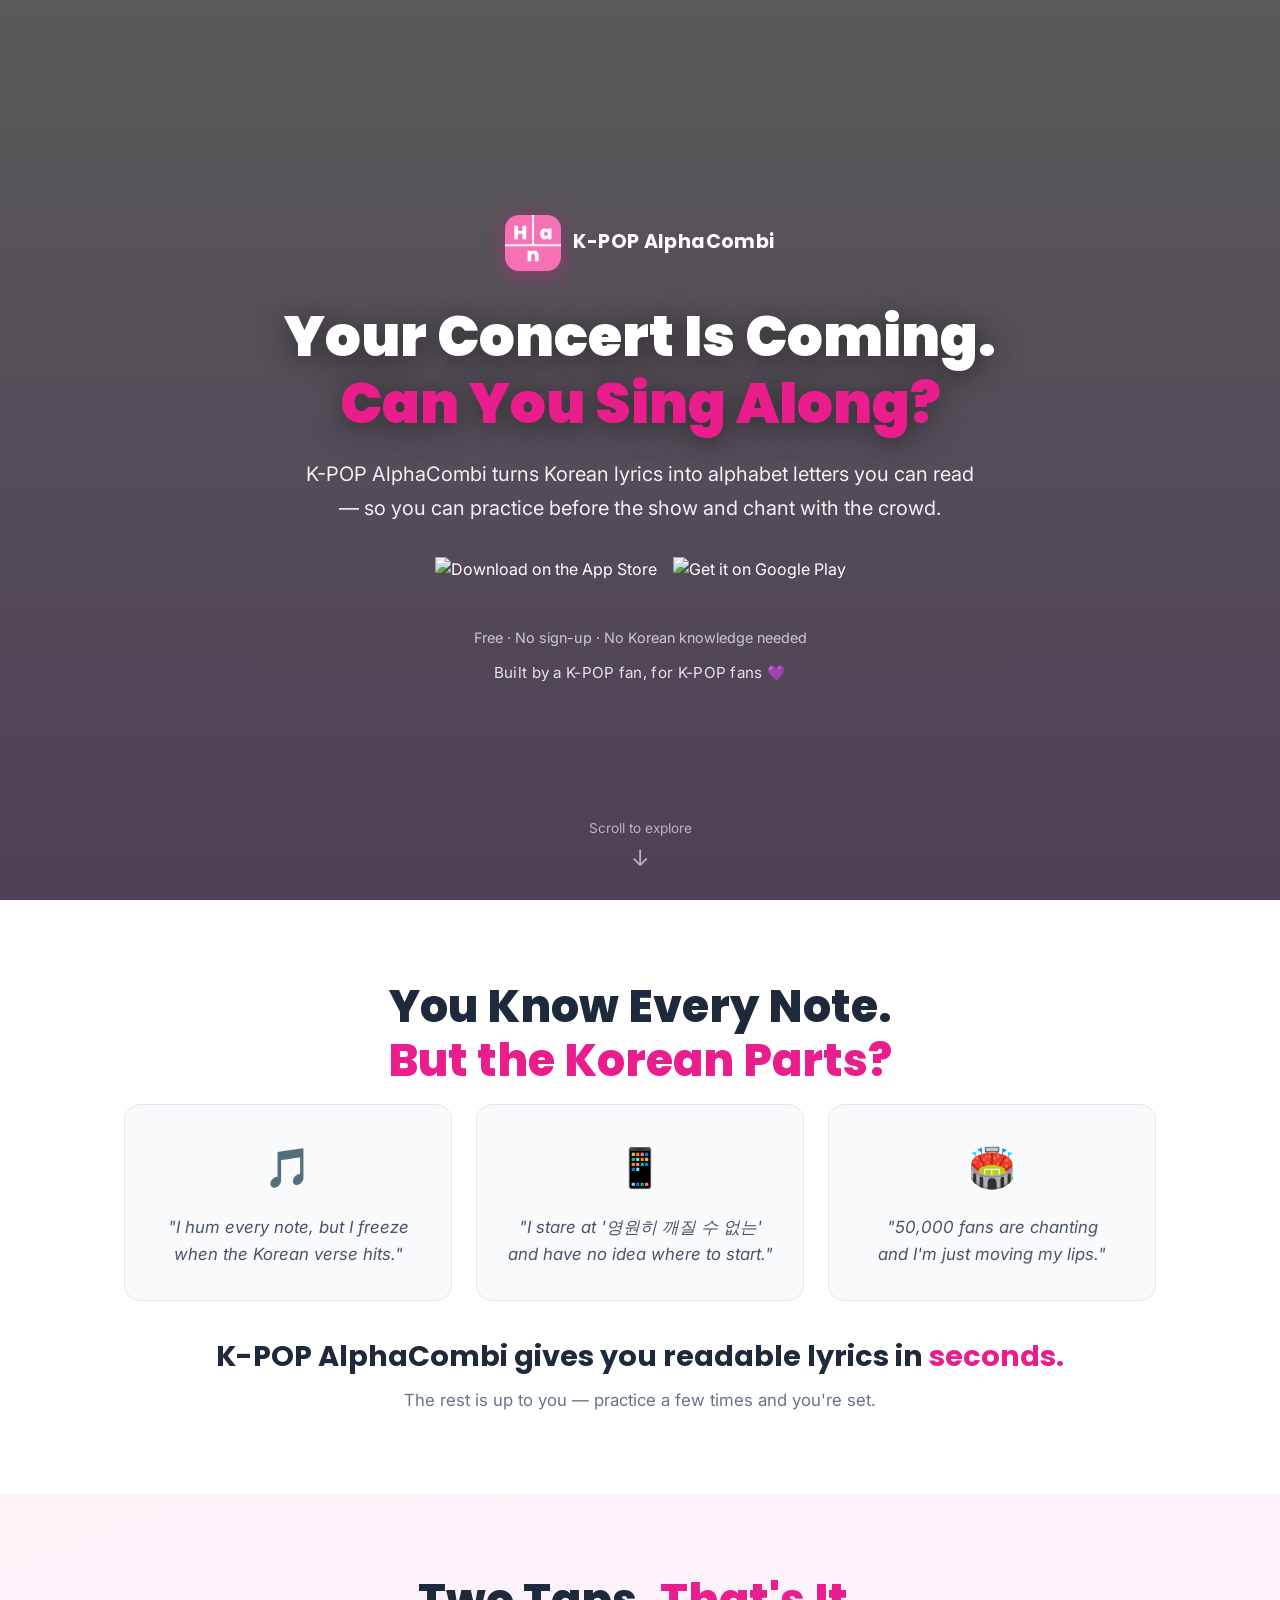
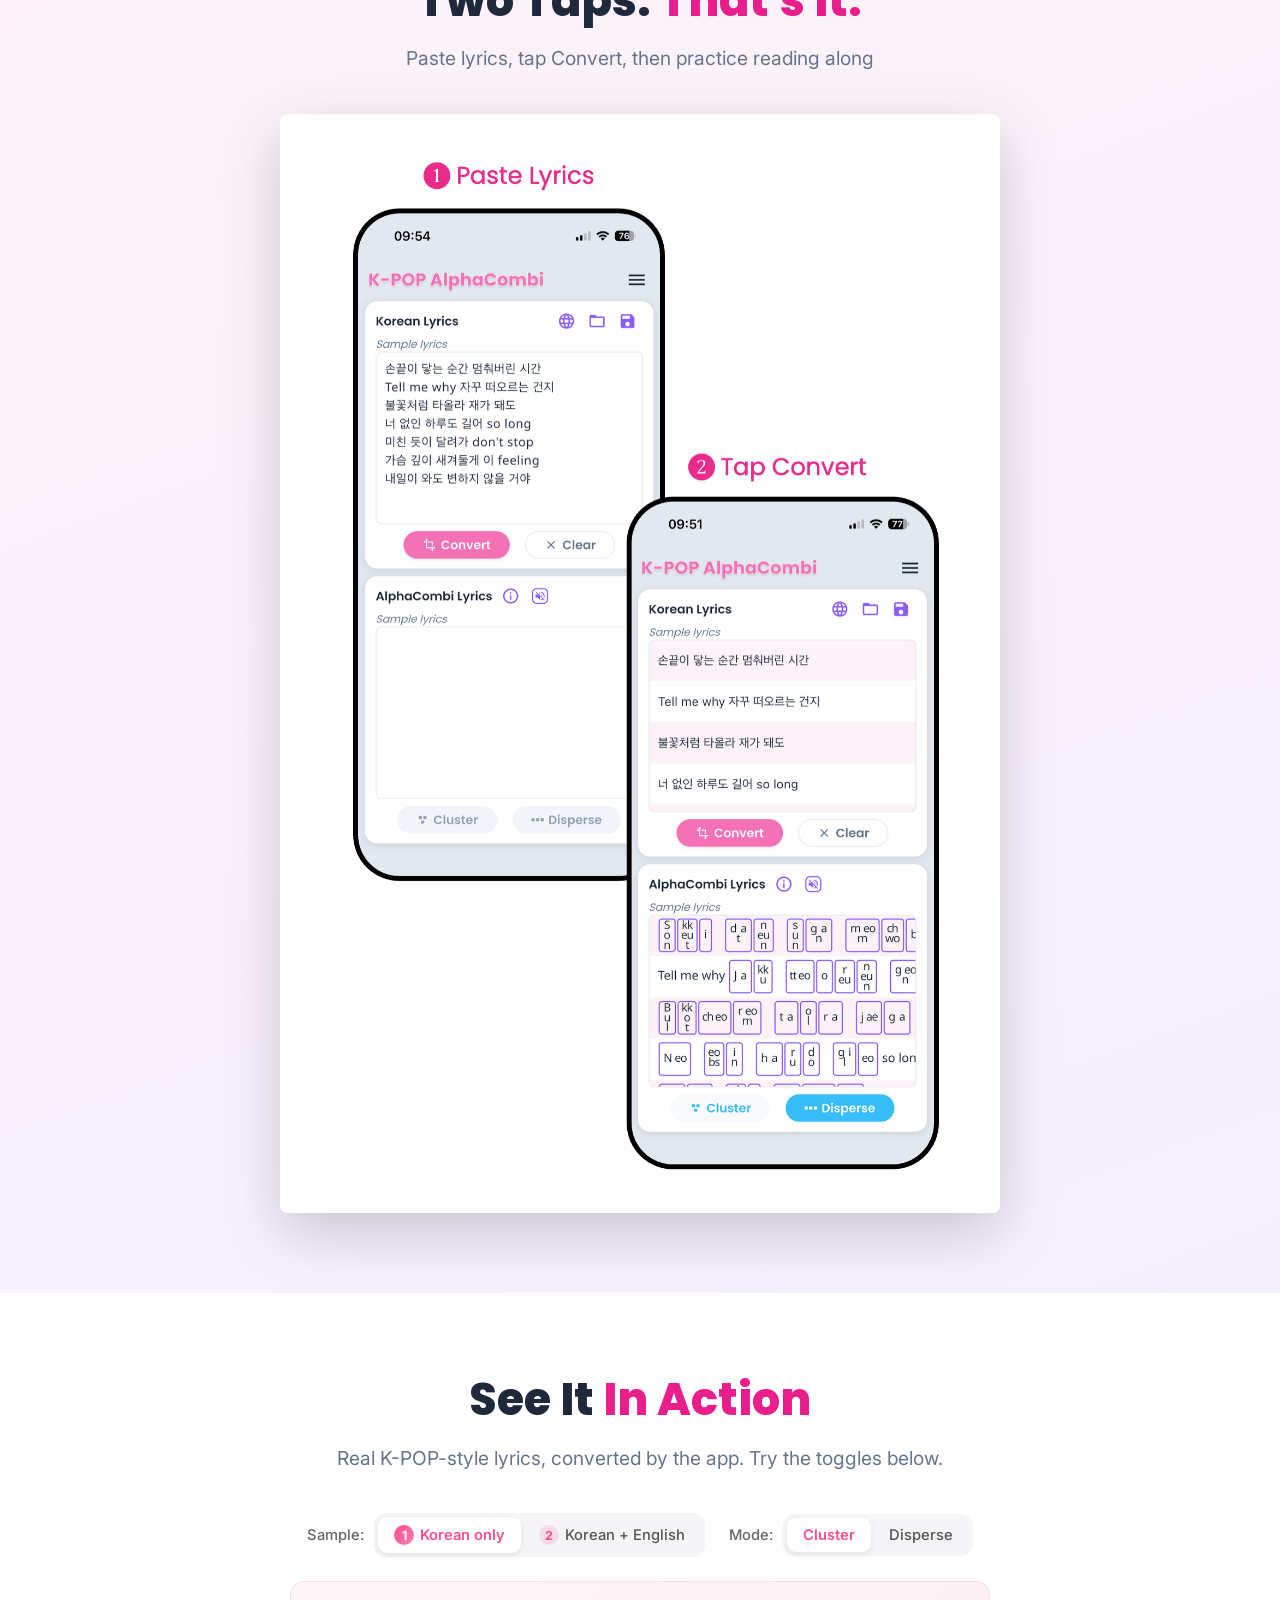
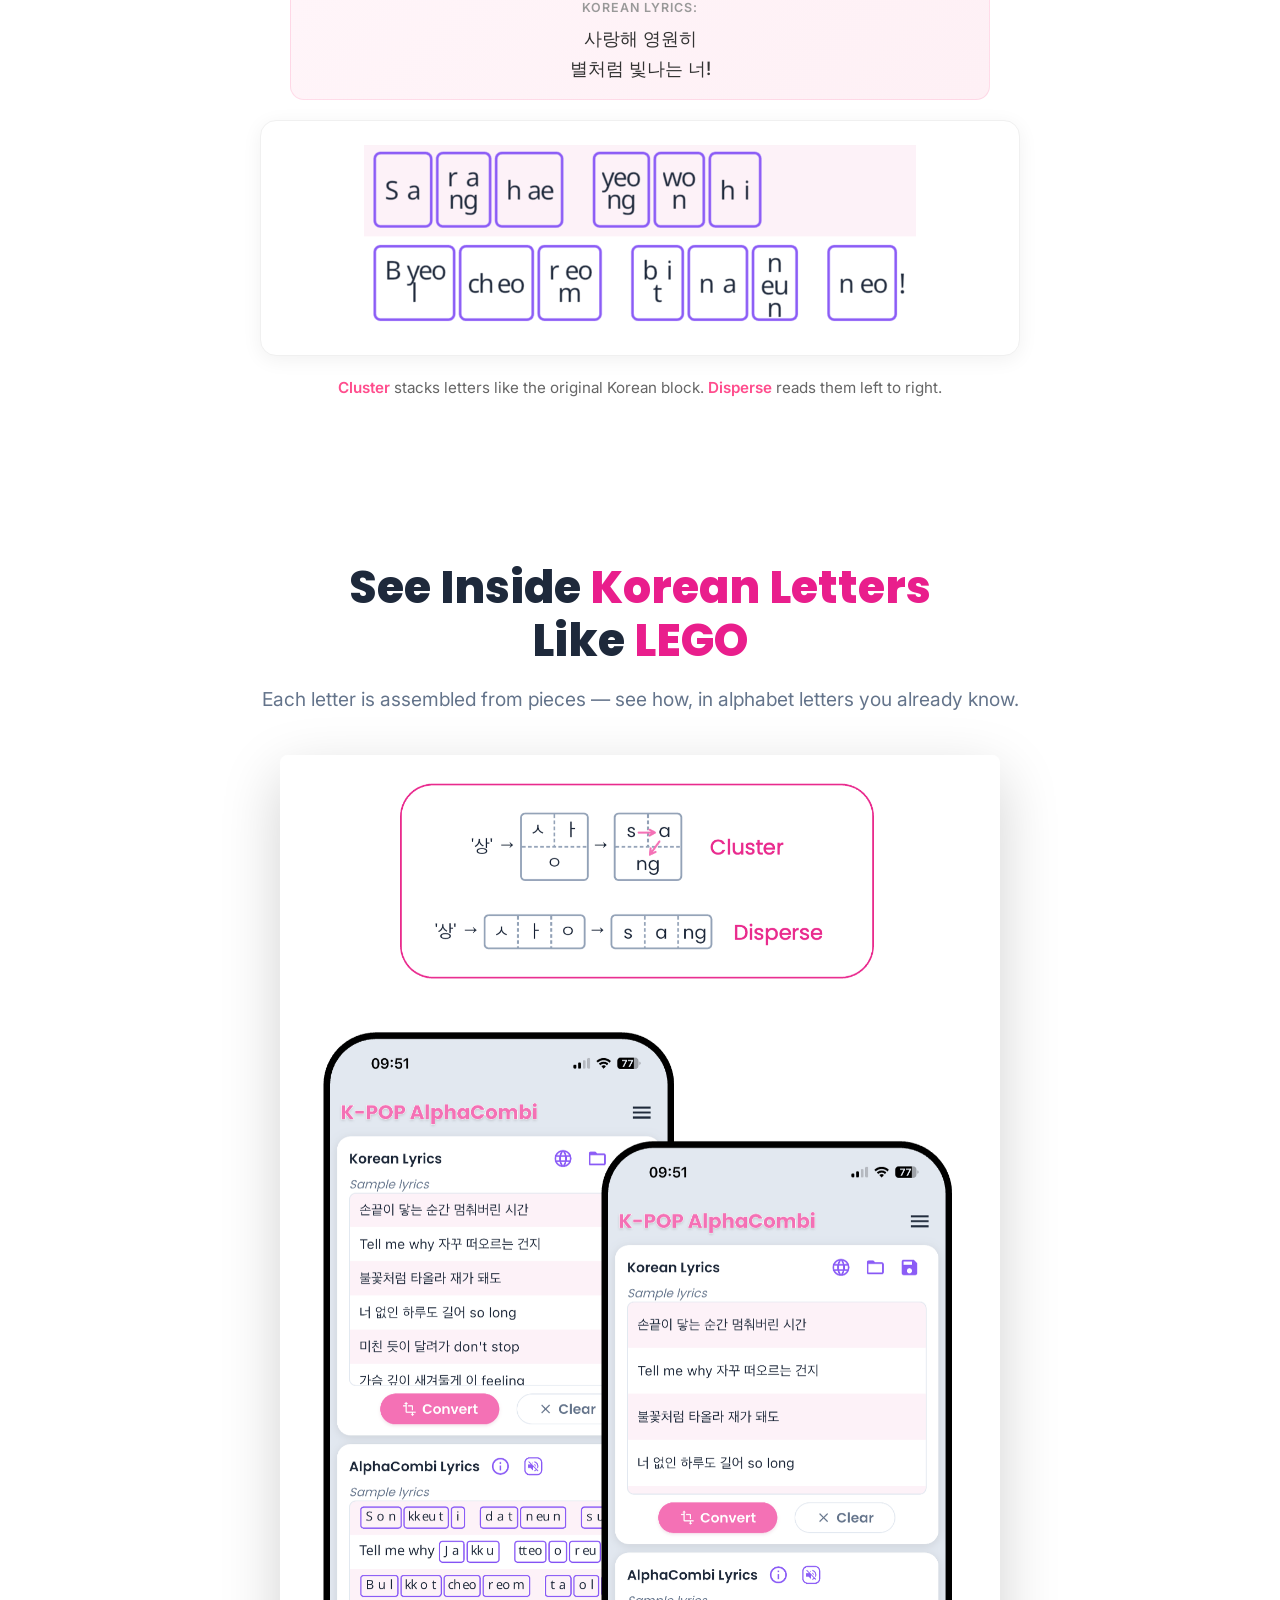
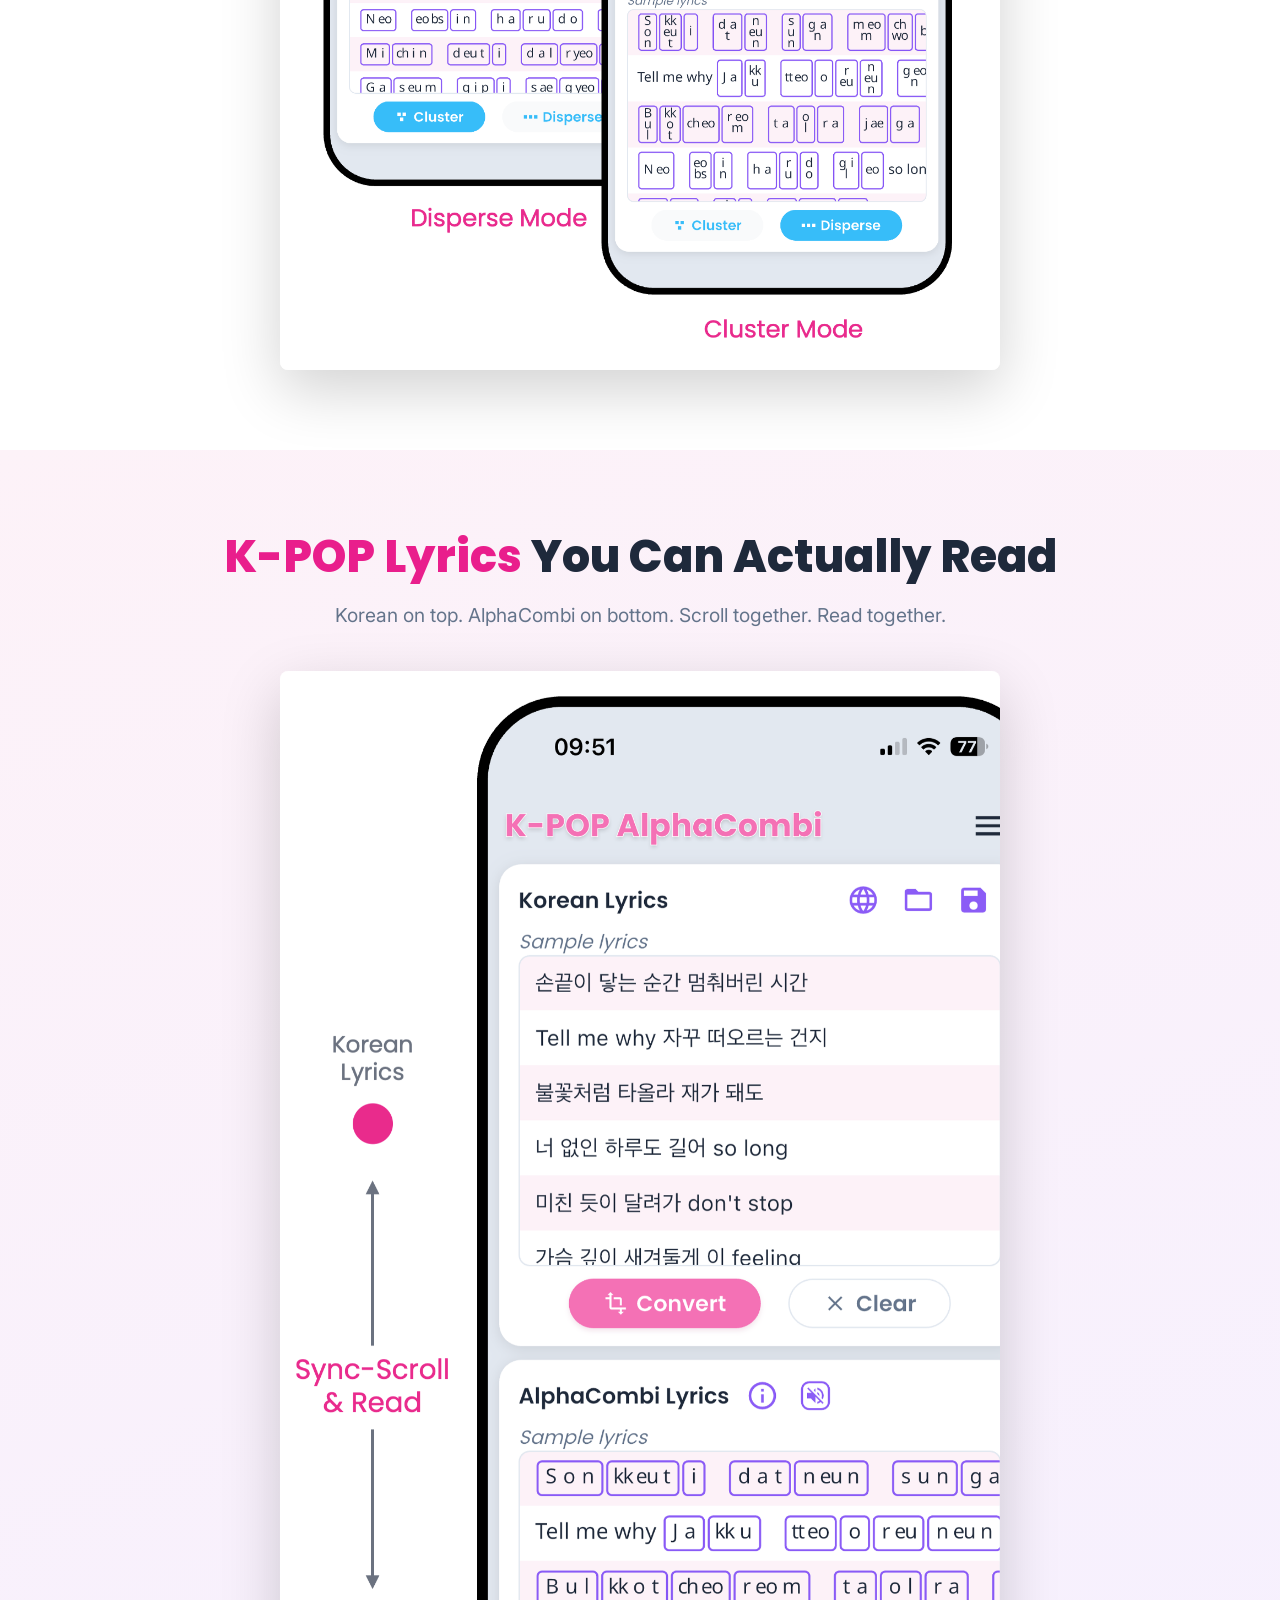
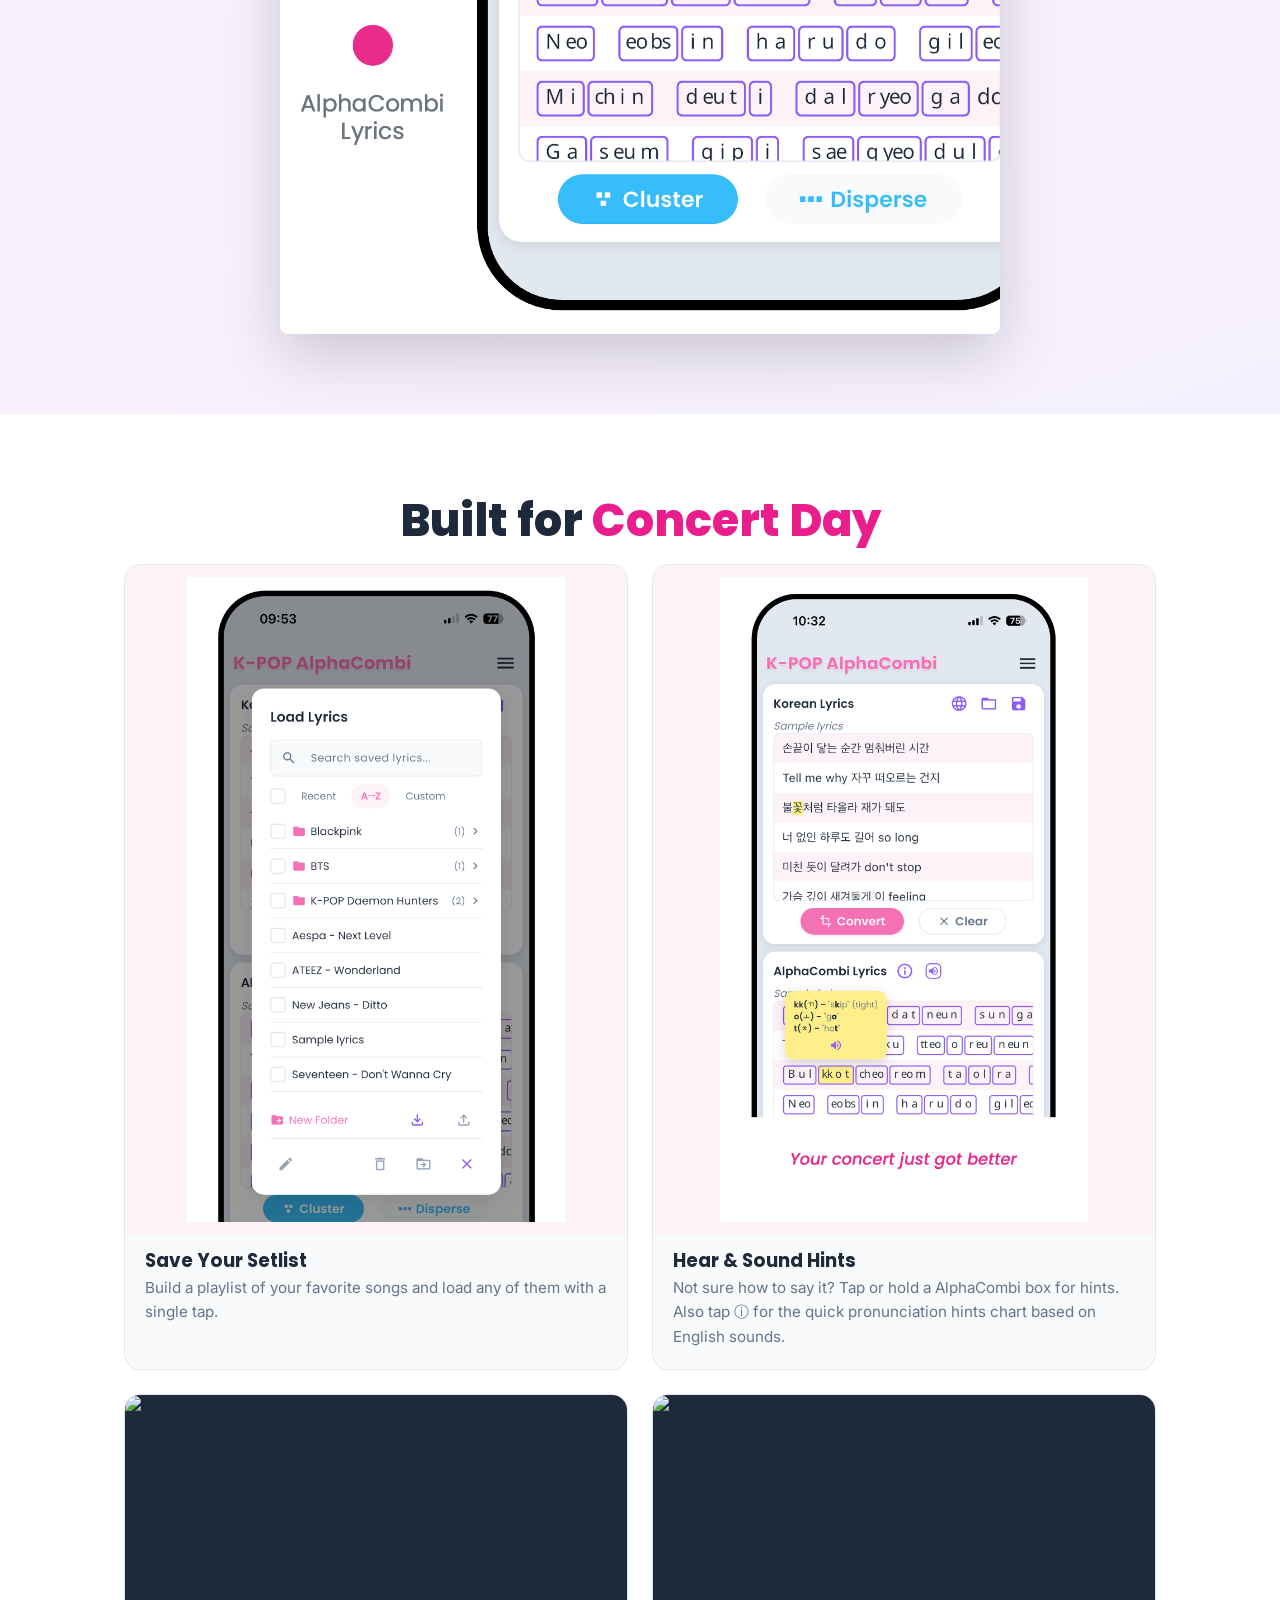
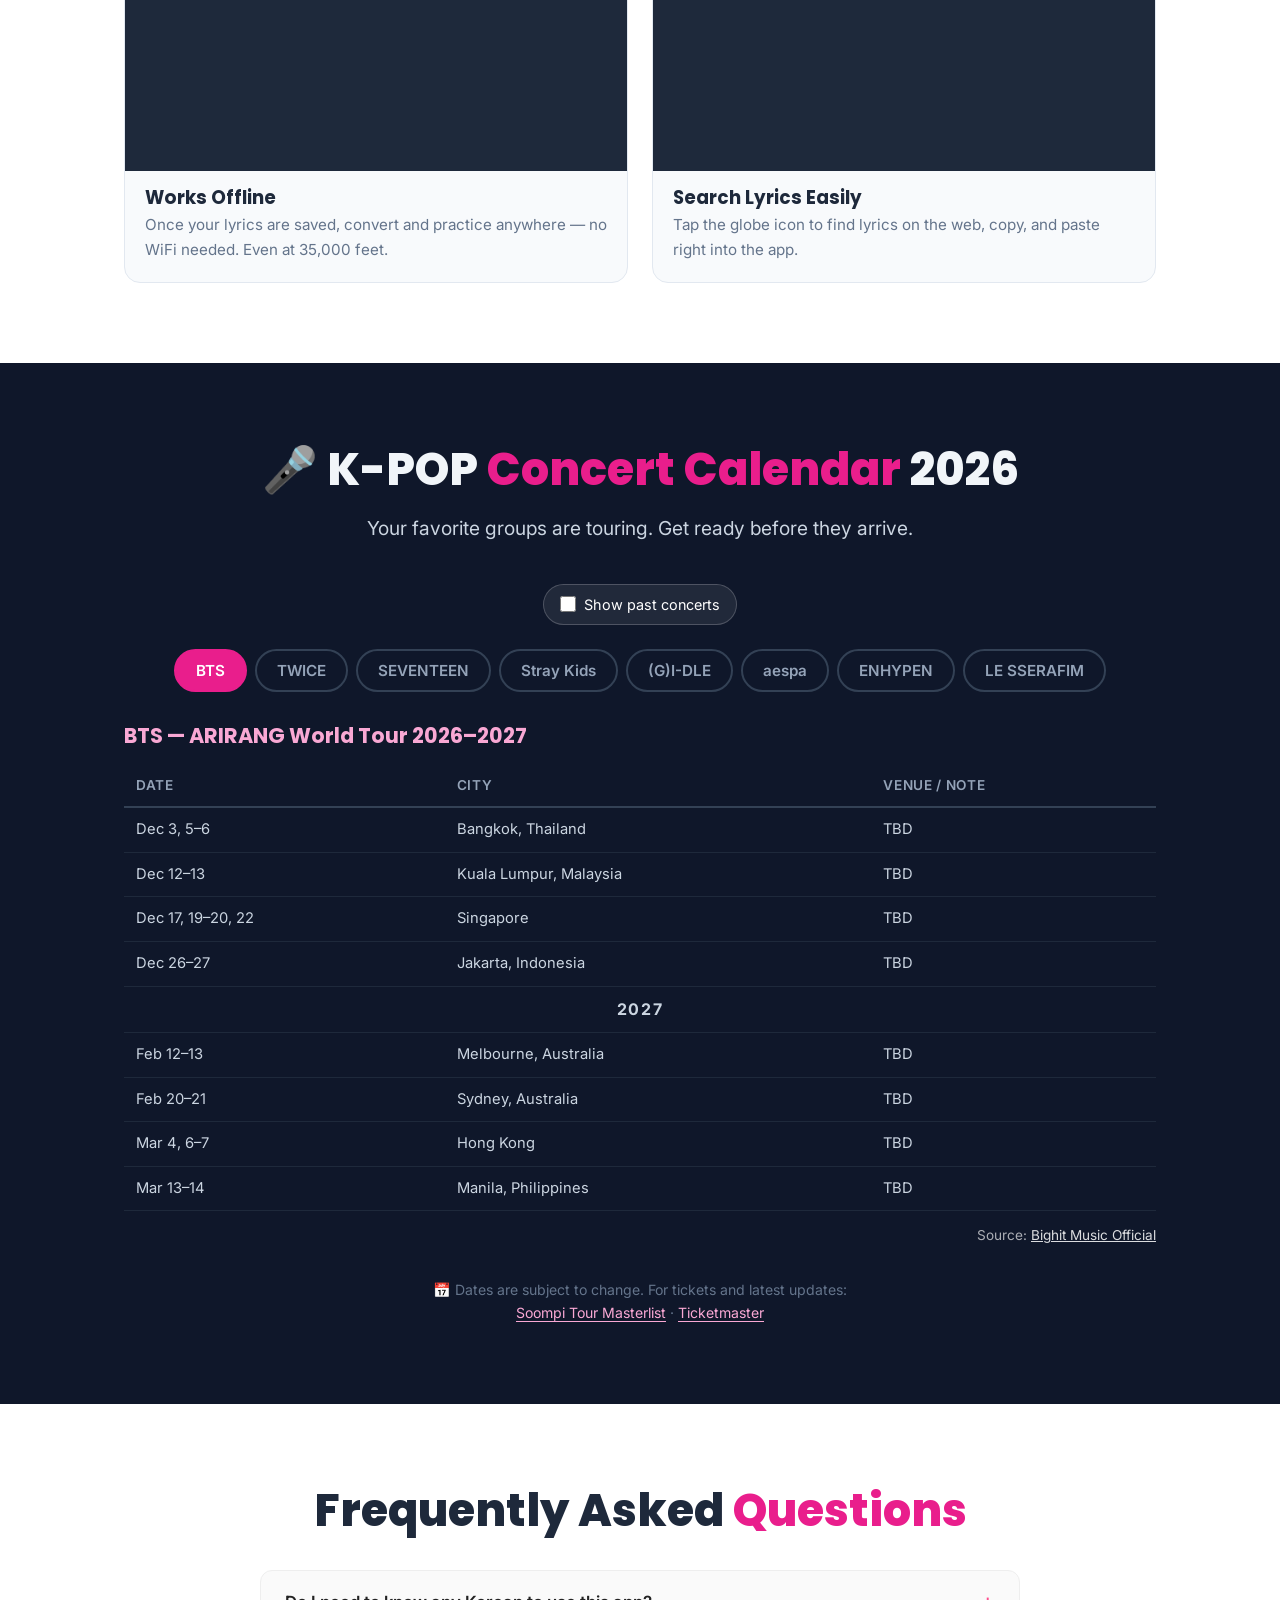
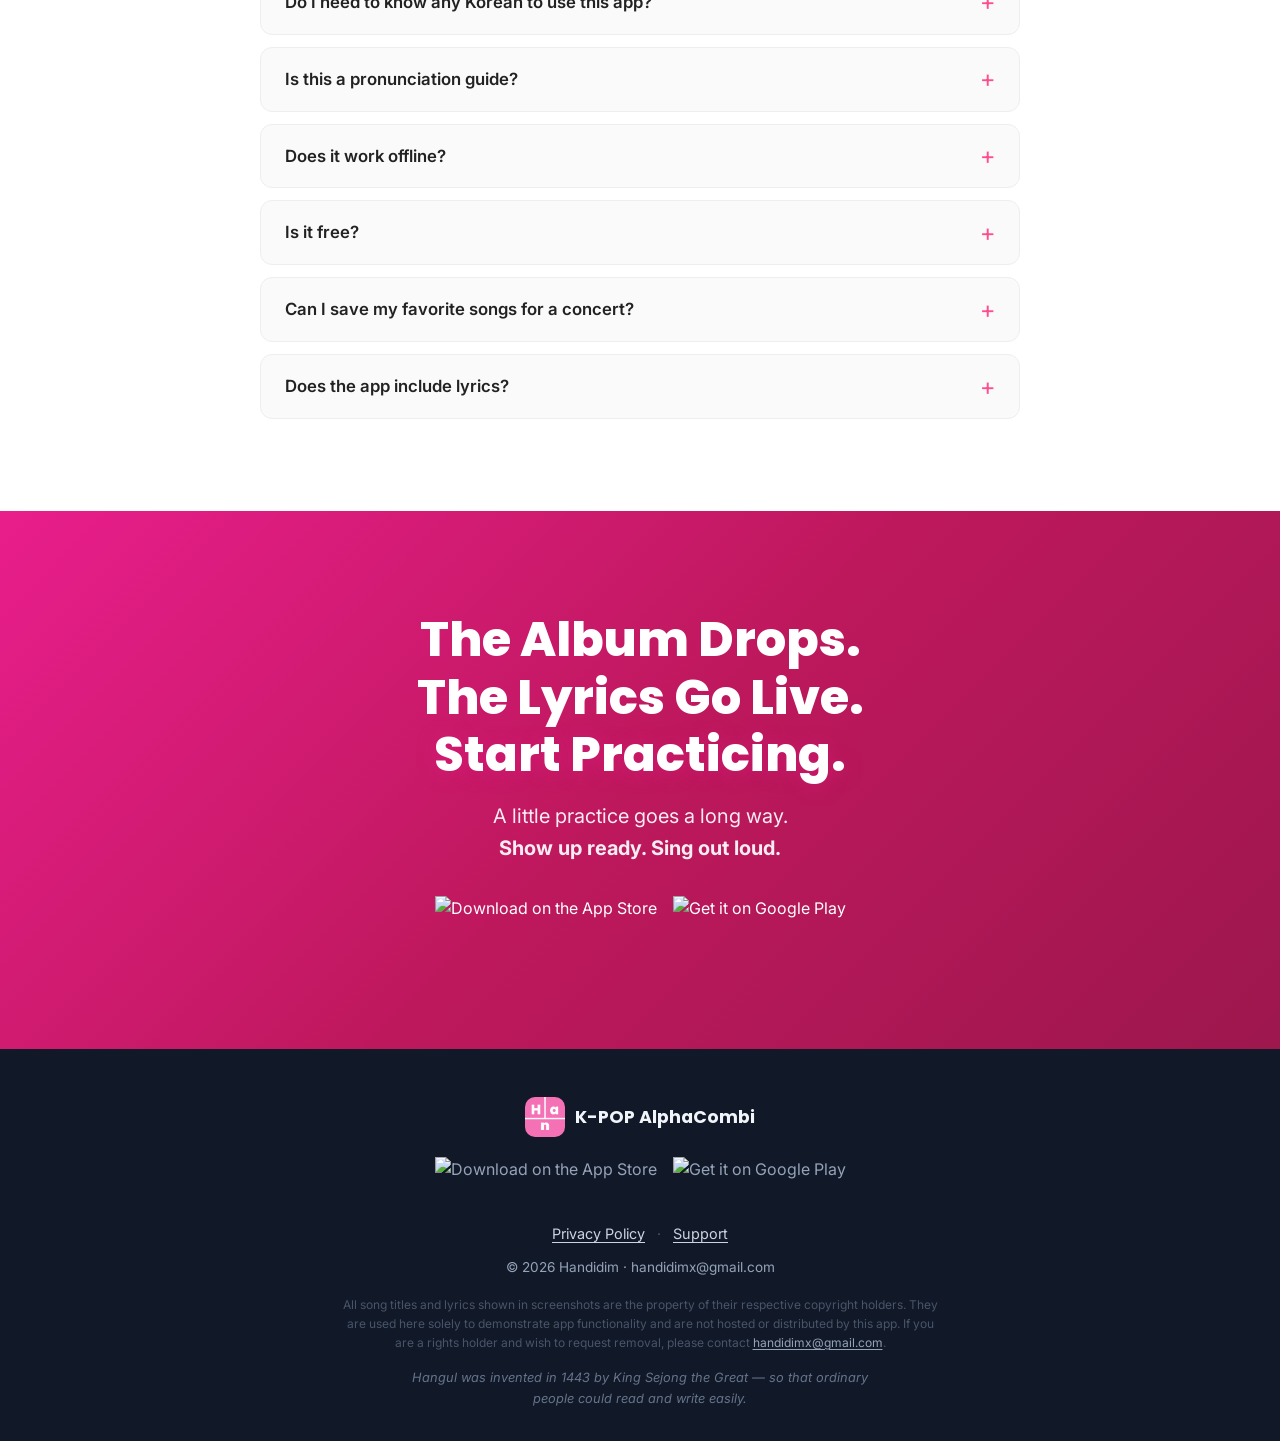
==== commit 13260307: "cluster/disperse 변환보여주는 js 추가" ====
--- a/k-alphacombi/index.html
+++ b/k-alphacombi/index.html
@@ -108,6 +108,60 @@
                 <img src="images/ss-two-taps.png" alt="Two steps: Paste lyrics, tap Convert, read along"
                     class="screenshot-img" loading="lazy">
             </div>
+        </div>
+    </section>
+
+    <!-- ============================================ -->
+    <!-- SECTION 3.5: SEE IT IN ACTION (LIVE DEMO)    -->
+    <!-- ============================================ -->
+    <section id="demo" class="section section-white">
+        <div class="container">
+            <h2>See It <span class="accent">In Action</span></h2>
+            <p class="section-sub">Real K-POP-style lyrics, converted by the app. Try the toggles below.</p>
+
+            <div class="demo-controls">
+                <div class="demo-control-group">
+                    <span class="demo-label">Sample:</span>
+                    <div class="demo-toggle-group" role="tablist" aria-label="Sample selector">
+                        <button class="demo-toggle active" data-sample="1" role="tab" aria-selected="true">
+                            <span class="demo-toggle-num">1</span>
+                            <span class="demo-toggle-text">Korean only</span>
+                        </button>
+                        <button class="demo-toggle" data-sample="2" role="tab" aria-selected="false">
+                            <span class="demo-toggle-num">2</span>
+                            <span class="demo-toggle-text">Korean + English</span>
+                        </button>
+                    </div>
+                </div>
+
+                <div class="demo-control-group">
+                    <span class="demo-label">Mode:</span>
+                    <div class="demo-toggle-group" role="tablist" aria-label="Mode selector">
+                        <button class="demo-toggle active" data-mode="cluster" role="tab" aria-selected="true">
+                            Cluster
+                        </button>
+                        <button class="demo-toggle" data-mode="disperse" role="tab" aria-selected="false">
+                            Disperse
+                        </button>
+                    </div>
+                </div>
+            </div>
+
+            <div class="demo-lyrics-source" id="demoLyricsSource">
+                <span class="demo-lyrics-label">Korean lyrics:</span>
+                <span class="demo-lyrics-text" id="demoLyricsText">사랑해 영원히<br>별처럼 빛나는 너!</span>
+            </div>
+
+            <div class="demo-image-wrap">
+                <img id="demoImage" src="images/demo-sample1-cluster.png"
+                    alt="Sample 1 in Cluster mode — Korean lyrics converted to AlphaCombi" class="demo-image"
+                    loading="lazy">
+            </div>
+
+            <p class="demo-caption">
+                <strong>Cluster</strong> stacks letters like the original Korean block.
+                <strong>Disperse</strong> reads them left to right.
+            </p>
         </div>
     </section>
 
--- a/k-alphacombi/style.css
+++ b/k-alphacombi/style.css
@@ -931,4 +931,161 @@
     body.has-sticky-cta {
         padding-bottom: 70px;
     }
+}
+
+/* ============================================ */
+/* Live Demo Section                            */
+/* ============================================ */
+.demo-controls {
+    display: flex;
+    flex-wrap: wrap;
+    gap: 24px;
+    justify-content: center;
+    align-items: center;
+    margin: 32px 0 24px;
+}
+
+.demo-control-group {
+    display: flex;
+    align-items: center;
+    gap: 10px;
+}
+
+.demo-label {
+    font-size: 0.92rem;
+    color: #666;
+    font-weight: 500;
+}
+
+.demo-toggle-group {
+    display: inline-flex;
+    background: #f5f5f7;
+    border-radius: 12px;
+    padding: 4px;
+    gap: 2px;
+}
+
+.demo-toggle {
+    display: inline-flex;
+    align-items: center;
+    gap: 6px;
+    padding: 8px 16px;
+    background: transparent;
+    border: none;
+    border-radius: 9px;
+    font-size: 0.92rem;
+    font-weight: 500;
+    color: #555;
+    cursor: pointer;
+    transition: all 0.2s ease;
+    font-family: inherit;
+}
+
+.demo-toggle:hover {
+    color: #222;
+}
+
+.demo-toggle.active {
+    background: #fff;
+    color: #ff4d8d;
+    font-weight: 600;
+    box-shadow: 0 2px 6px rgba(0, 0, 0, 0.08);
+}
+
+.demo-toggle-num {
+    display: inline-flex;
+    align-items: center;
+    justify-content: center;
+    width: 20px;
+    height: 20px;
+    border-radius: 50%;
+    background: rgba(255, 77, 141, 0.15);
+    color: #ff4d8d;
+    font-size: 0.78rem;
+    font-weight: 700;
+}
+
+.demo-toggle.active .demo-toggle-num {
+    background: linear-gradient(135deg, #ff4d8d, #ff7eb3);
+    color: #fff;
+}
+
+.demo-toggle-text {
+    line-height: 1;
+}
+
+@media (max-width: 480px) {
+    .demo-toggle-text {
+        display: none;
+    }
+
+    .demo-toggle {
+        padding: 8px 12px;
+    }
+}
+
+.demo-lyrics-source {
+    max-width: 700px;
+    margin: 0 auto 20px;
+    padding: 16px 20px;
+    background: linear-gradient(135deg, #fff5f9, #fef0f5);
+    border-radius: 14px;
+    border: 1px solid rgba(255, 77, 141, 0.15);
+    text-align: center;
+}
+
+.demo-lyrics-label {
+    display: block;
+    font-size: 0.78rem;
+    color: #999;
+    text-transform: uppercase;
+    letter-spacing: 0.08em;
+    margin-bottom: 6px;
+    font-weight: 600;
+}
+
+.demo-lyrics-text {
+    display: block;
+    font-size: 1.15rem;
+    color: #333;
+    line-height: 1.6;
+    font-weight: 500;
+}
+
+.demo-image-wrap {
+    max-width: 760px;
+    margin: 0 auto;
+    padding: 24px;
+    background: #fff;
+    border-radius: 16px;
+    box-shadow: 0 4px 20px rgba(0, 0, 0, 0.06);
+    border: 1px solid #f0f0f0;
+    min-height: 200px;
+    display: flex;
+    align-items: center;
+    justify-content: center;
+}
+
+.demo-image {
+    max-width: 100%;
+    height: auto;
+    display: block;
+    transition: opacity 0.25s ease;
+}
+
+.demo-image.fading {
+    opacity: 0;
+}
+
+.demo-caption {
+    text-align: center;
+    margin-top: 20px;
+    font-size: 0.95rem;
+    color: #666;
+    line-height: 1.6;
+}
+
+.demo-caption strong {
+    color: #ff4d8d;
+    font-weight: 600;
 }
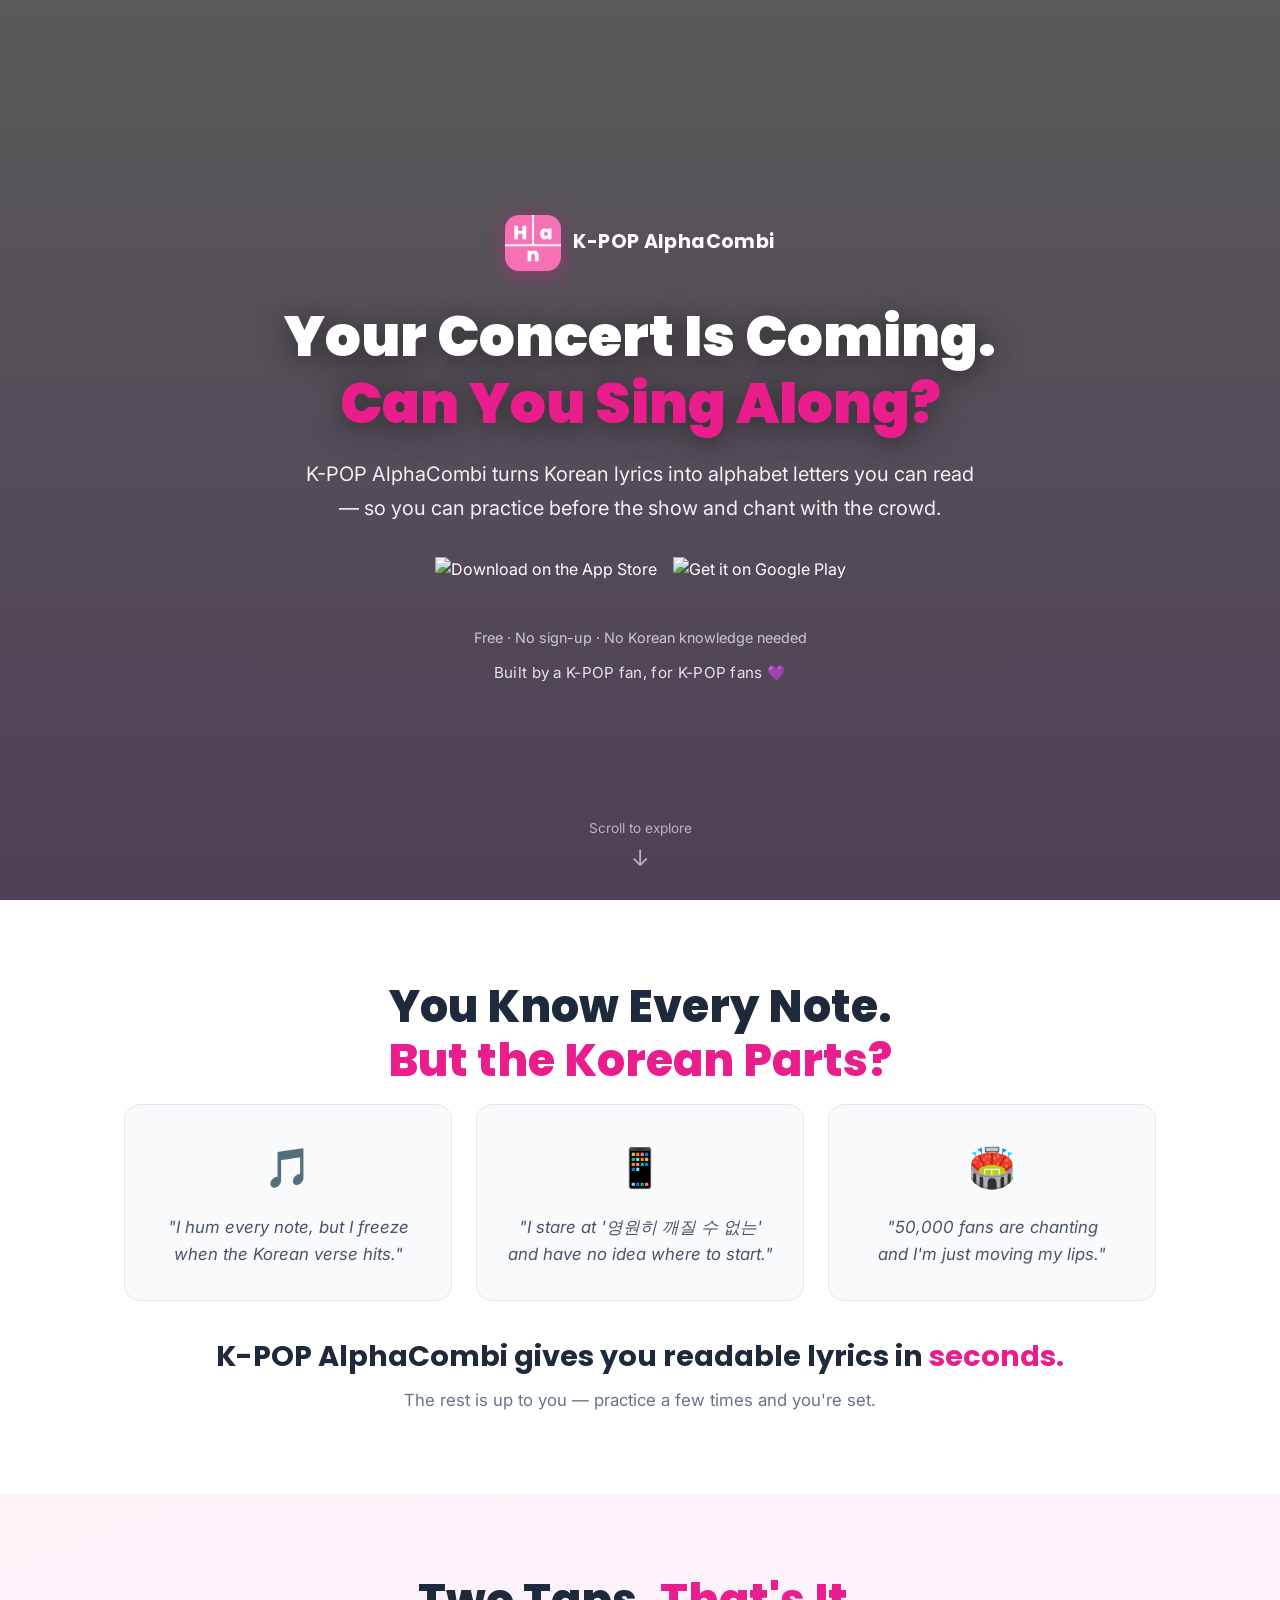
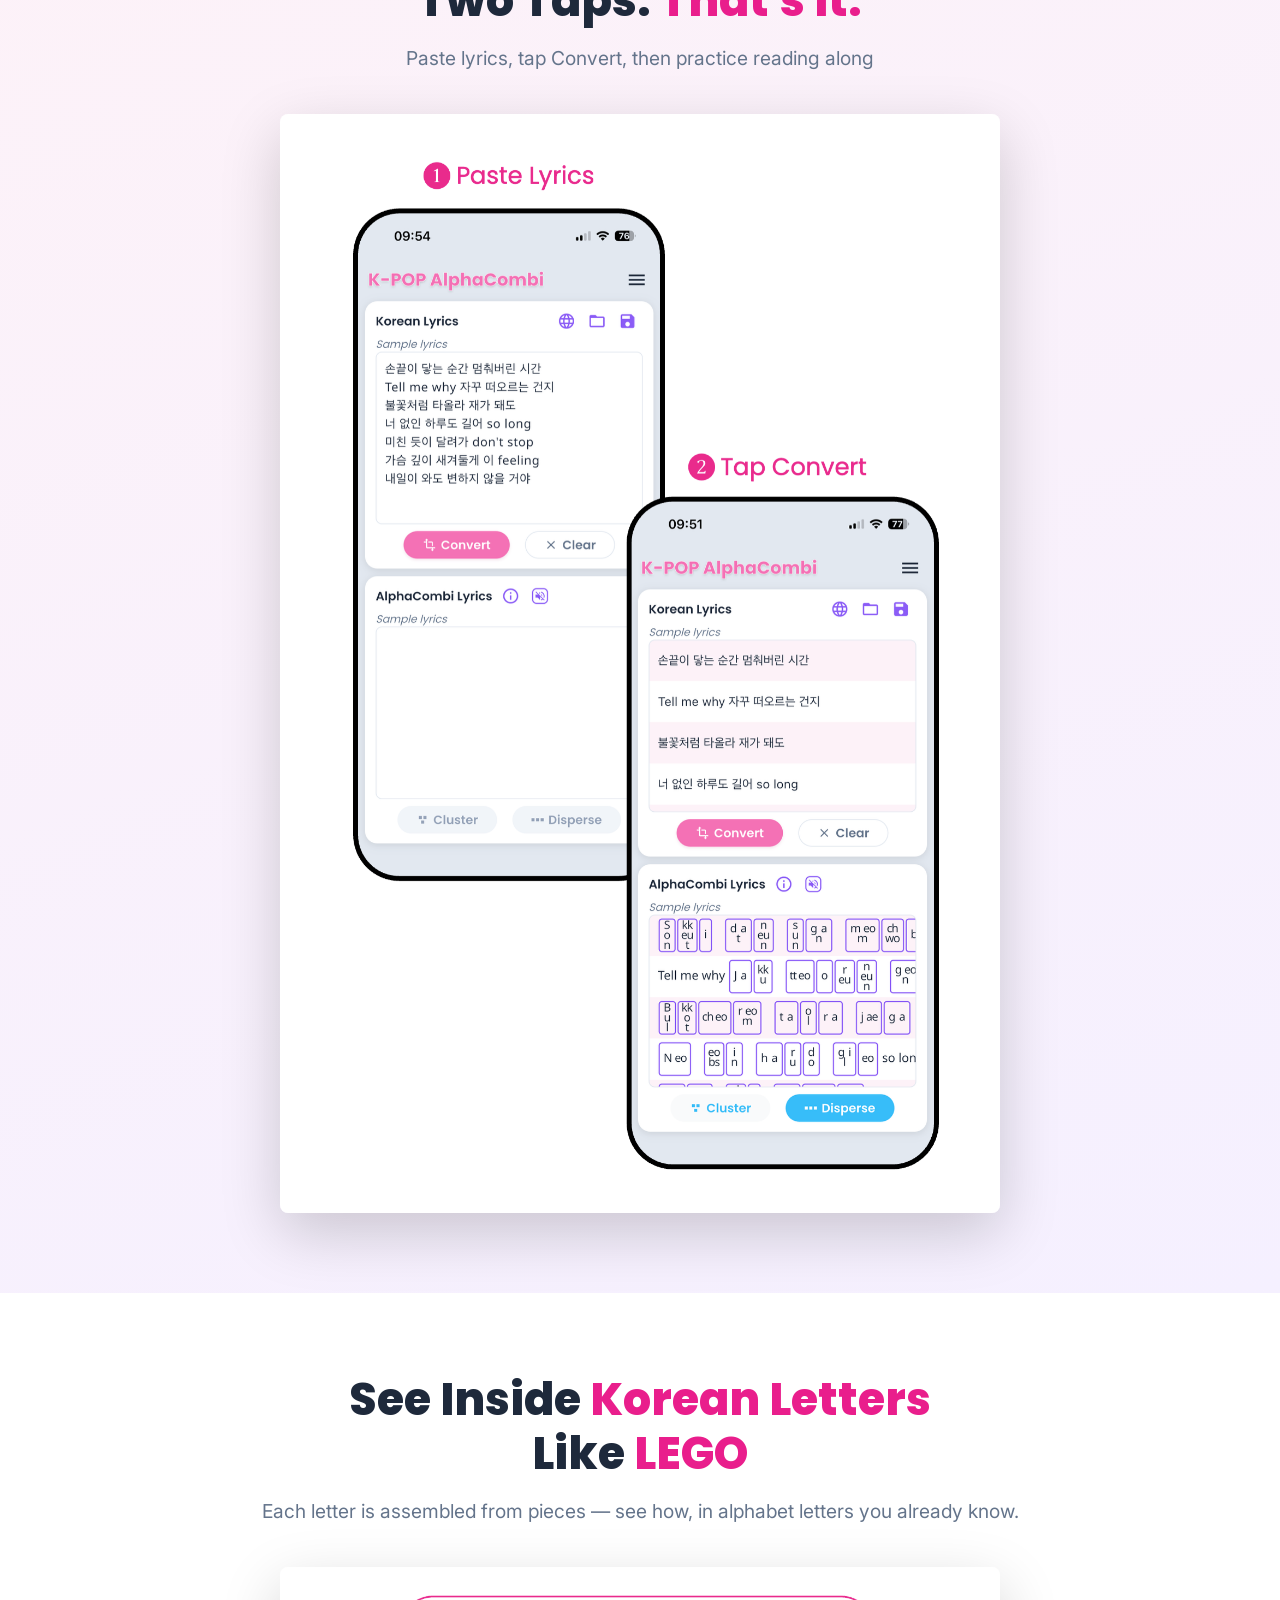
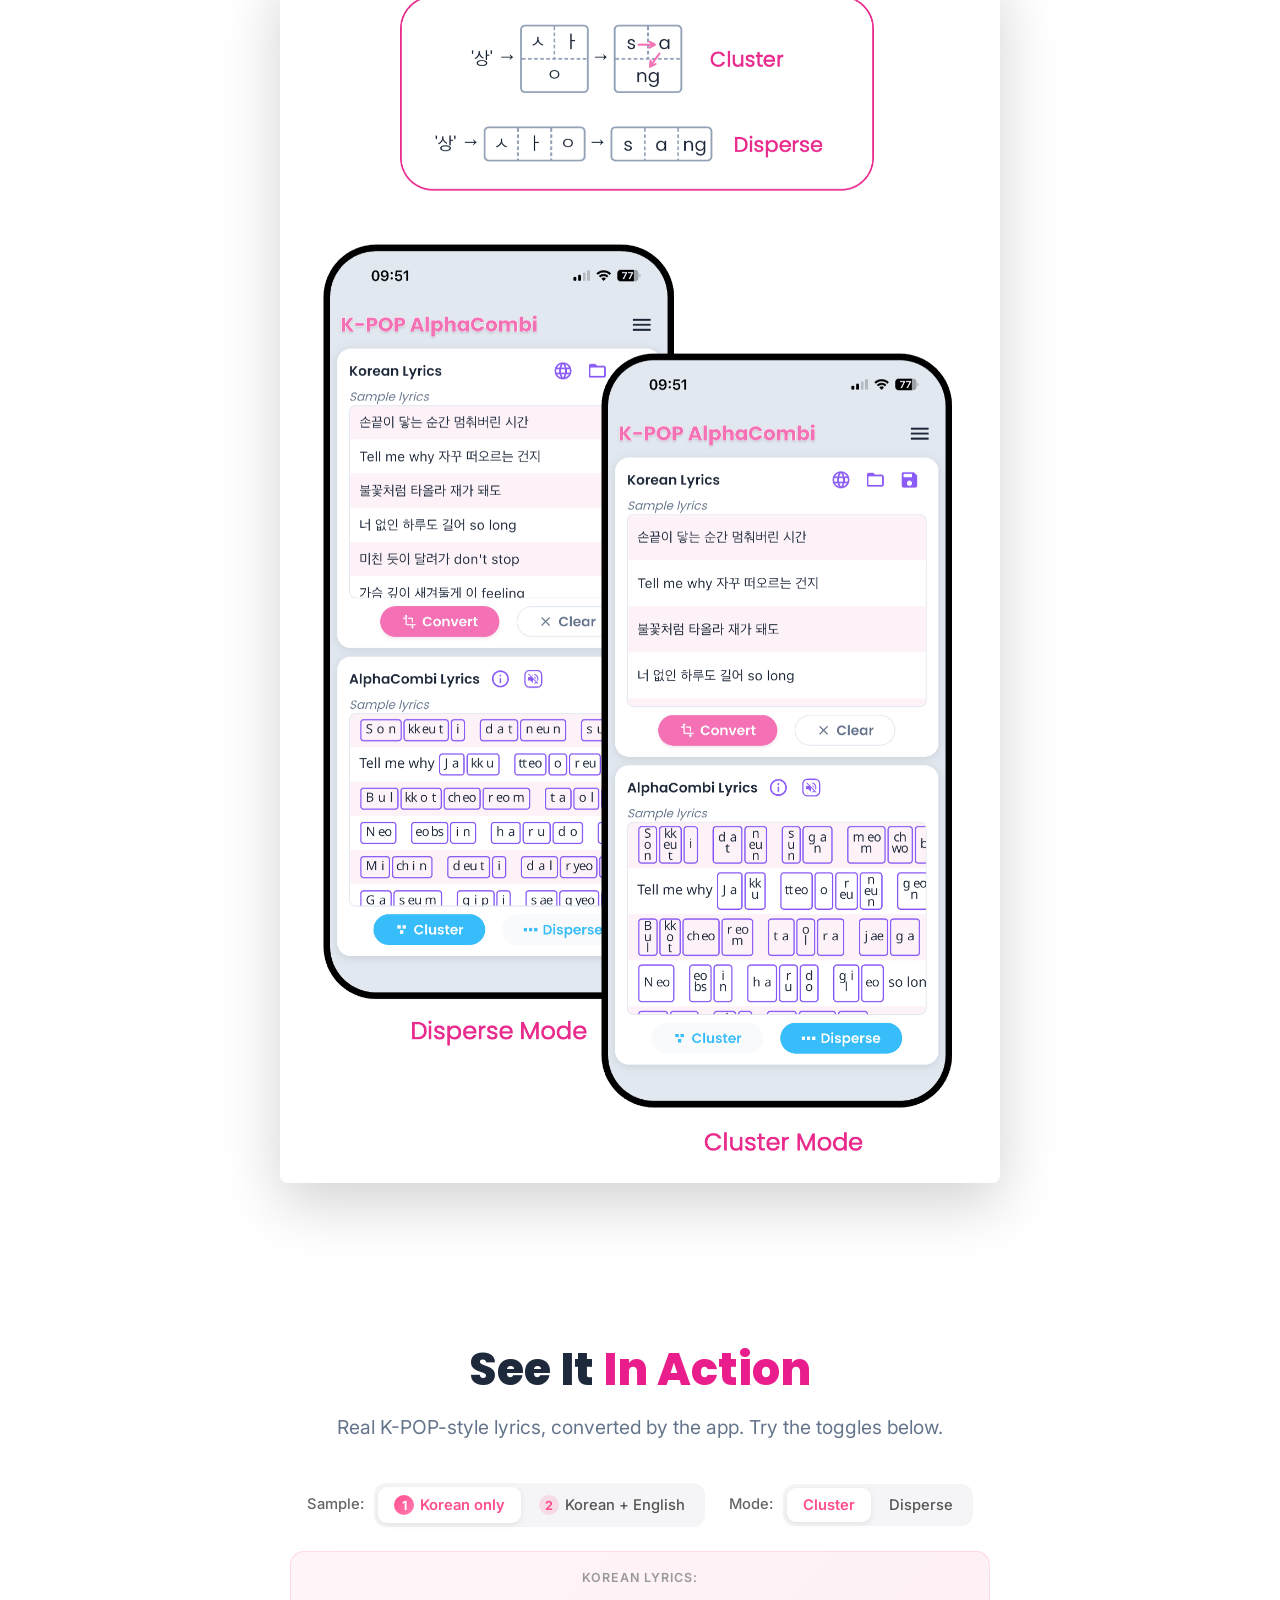
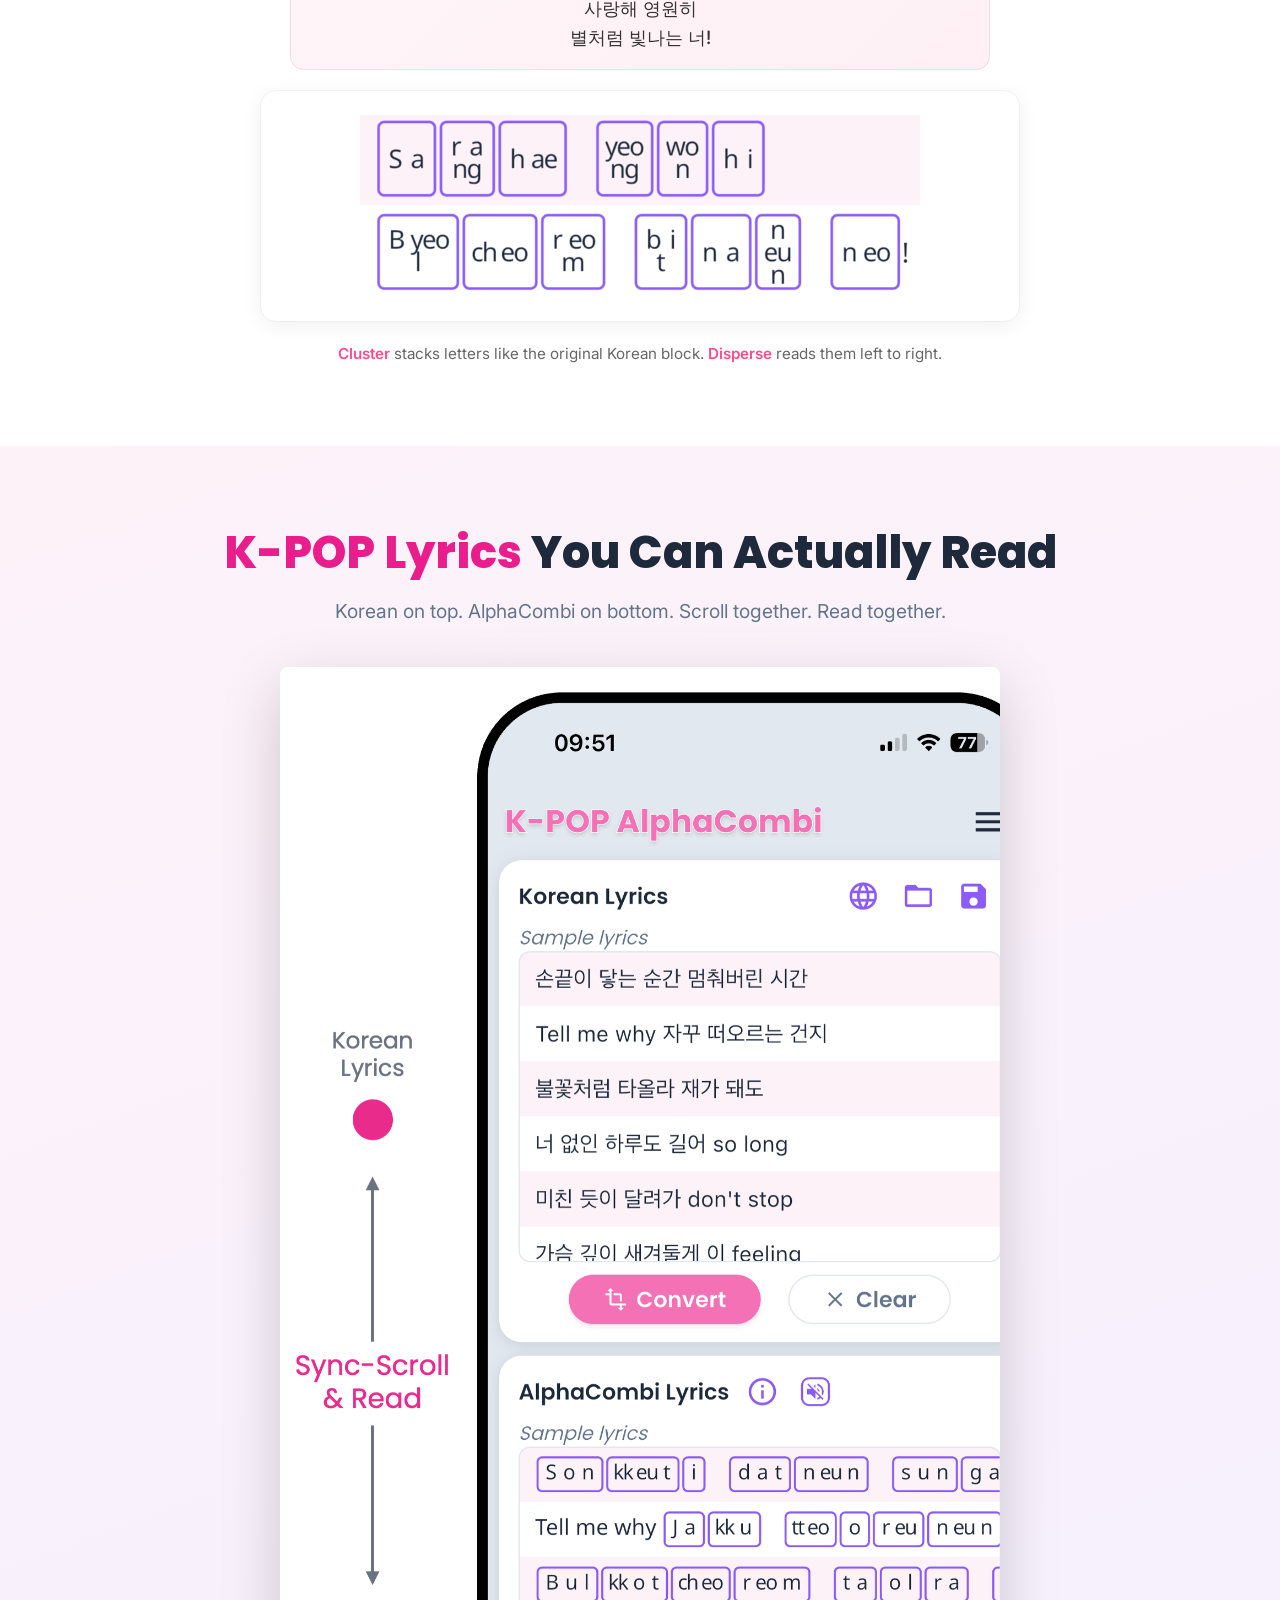
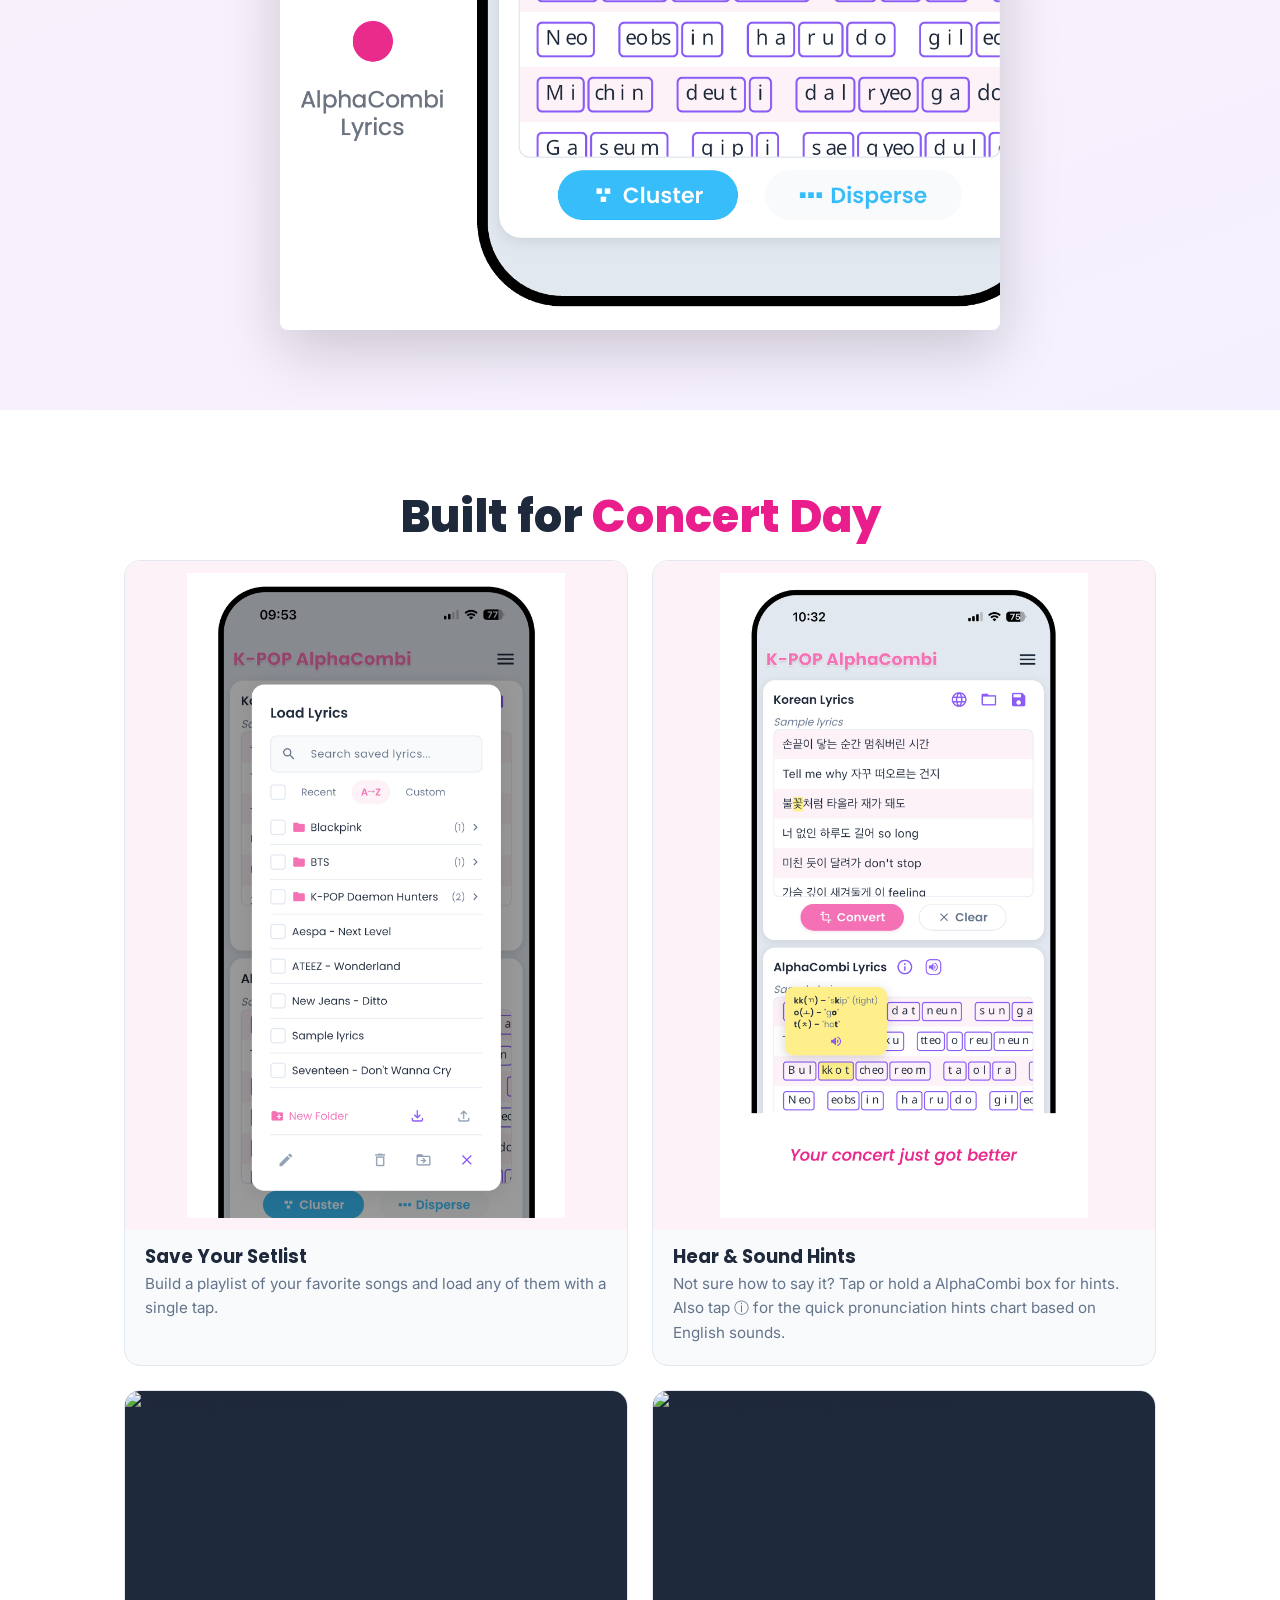
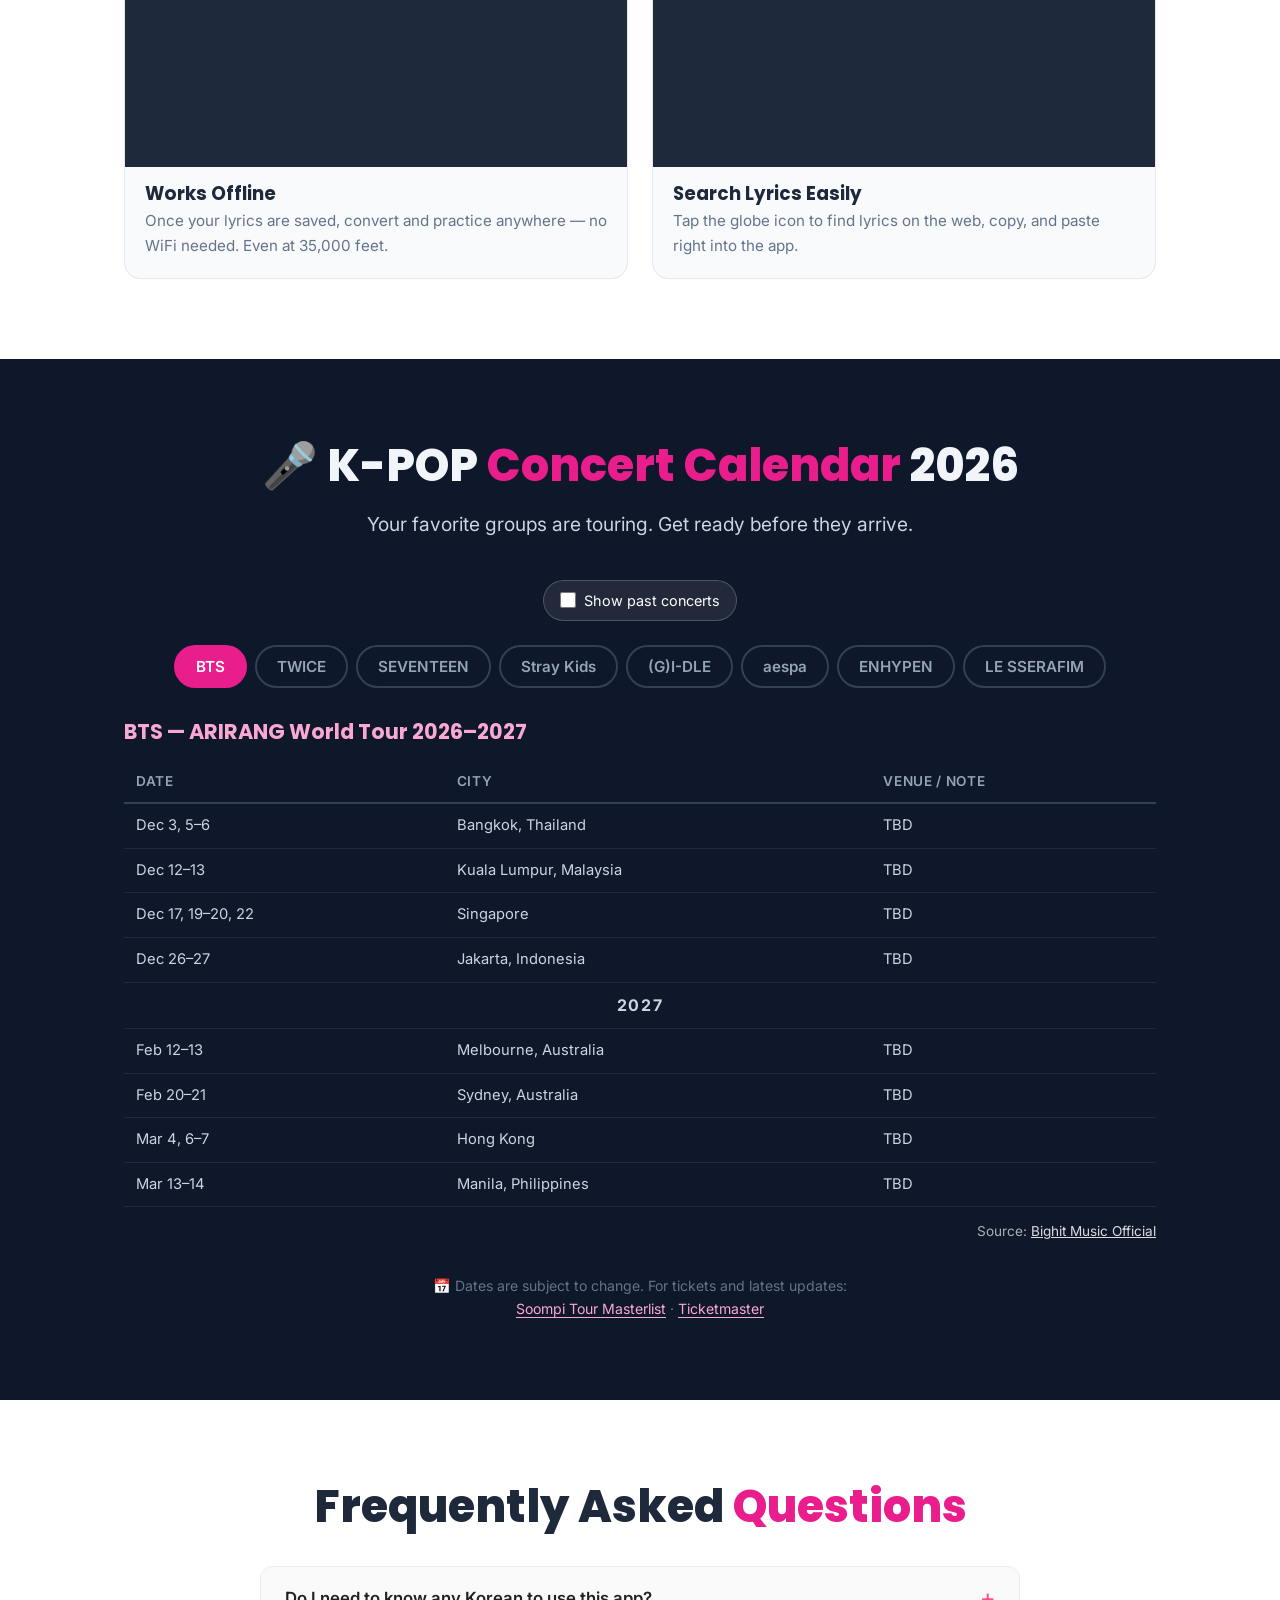
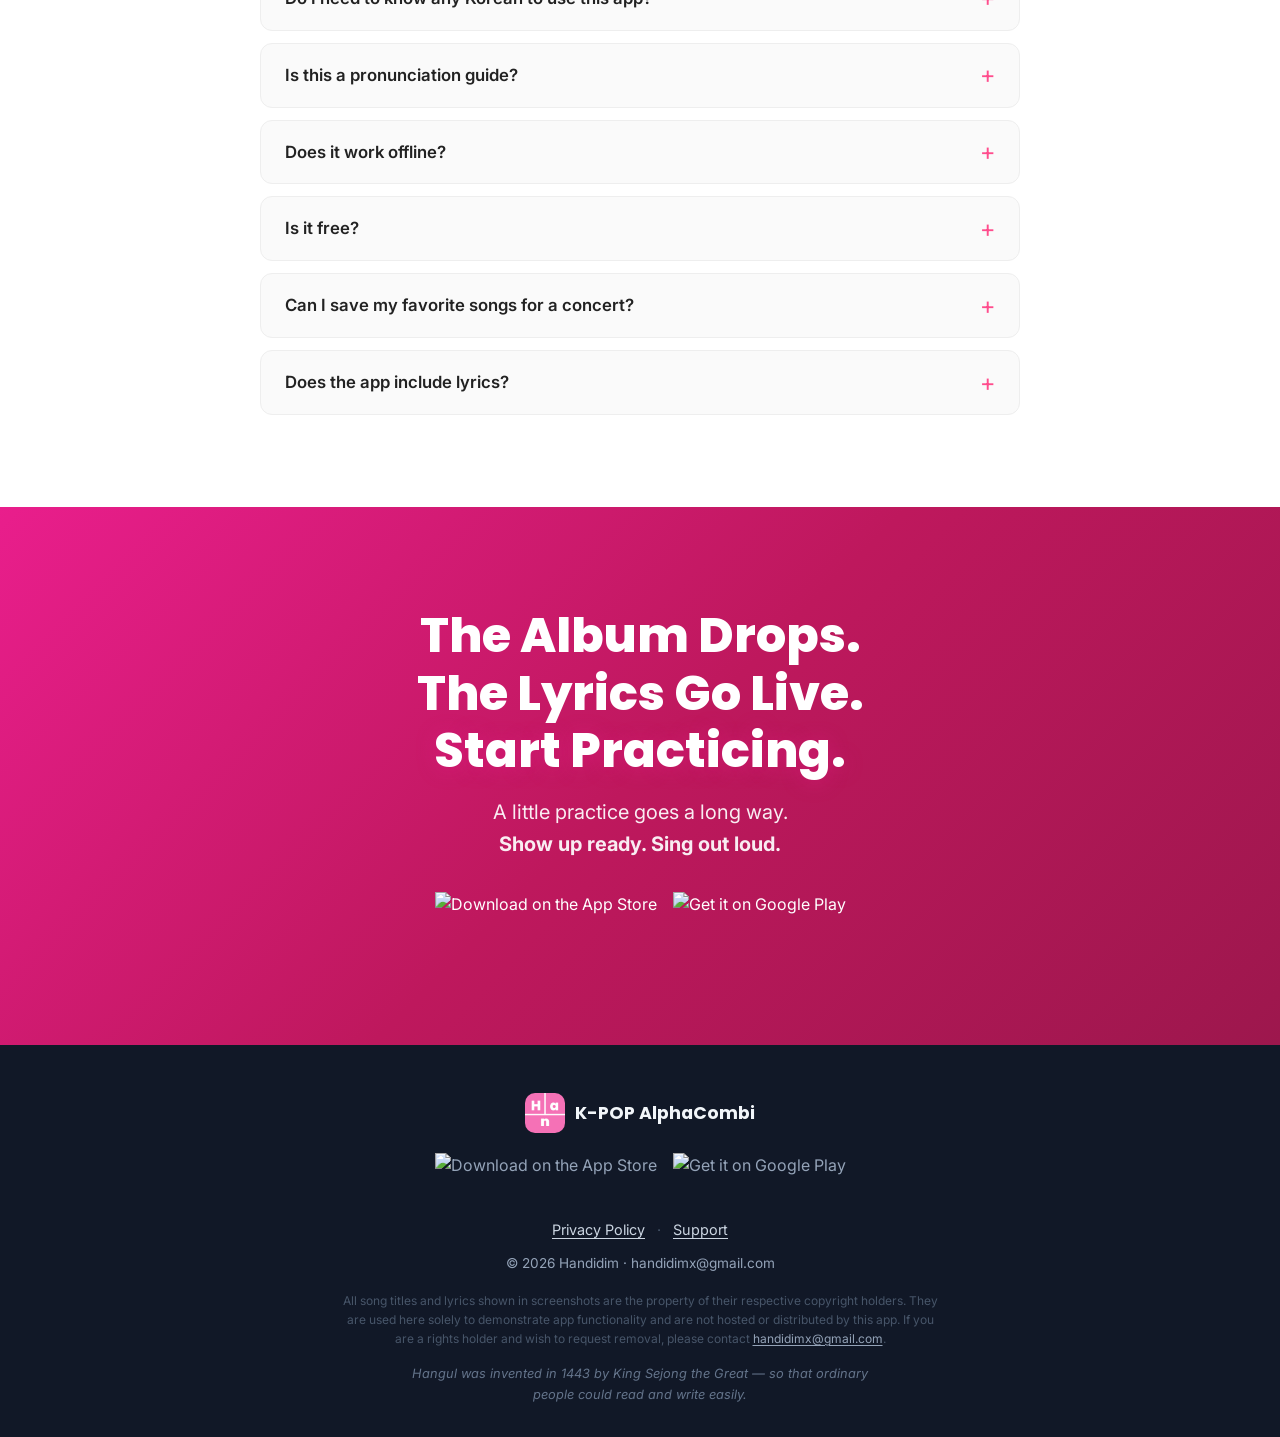
==== commit ed78f10d: "sample 이미지 가다듬고, 위치를 cluster/disperse 밑으로 옮김" ====
--- a/k-alphacombi/index.html
+++ b/k-alphacombi/index.html
@@ -112,7 +112,23 @@
     </section>
 
     <!-- ============================================ -->
-    <!-- SECTION 3.5: SEE IT IN ACTION (LIVE DEMO)    -->
+    <!-- SECTION 4: SEE INSIDE LETTERS (LEGO)         -->
+    <!-- ============================================ -->
+    <section id="lego" class="section section-white">
+        <div class="container">
+            <h2>See Inside <span class="accent">Korean Letters</span><br>Like <span class="accent">LEGO</span></h2>
+            <p class="section-sub">Each letter is assembled from pieces — see how, in alphabet letters you already know.
+            </p>
+            <div class="screenshot-showcase">
+                <img src="images/ss-lego.png"
+                    alt="Korean letter decomposition like LEGO blocks, Cluster and Disperse modes"
+                    class="screenshot-img" loading="lazy">
+            </div>
+        </div>
+    </section>
+
+    <!-- ============================================ -->
+    <!-- SECTION 4.5: SEE IT IN ACTION (LIVE DEMO)    -->
     <!-- ============================================ -->
     <section id="demo" class="section section-white">
         <div class="container">
@@ -162,22 +178,6 @@
                 <strong>Cluster</strong> stacks letters like the original Korean block.
                 <strong>Disperse</strong> reads them left to right.
             </p>
-        </div>
-    </section>
-
-    <!-- ============================================ -->
-    <!-- SECTION 4: SEE INSIDE LETTERS (LEGO)         -->
-    <!-- ============================================ -->
-    <section id="lego" class="section section-white">
-        <div class="container">
-            <h2>See Inside <span class="accent">Korean Letters</span><br>Like <span class="accent">LEGO</span></h2>
-            <p class="section-sub">Each letter is assembled from pieces — see how, in alphabet letters you already know.
-            </p>
-            <div class="screenshot-showcase">
-                <img src="images/ss-lego.png"
-                    alt="Korean letter decomposition like LEGO blocks, Cluster and Disperse modes"
-                    class="screenshot-img" loading="lazy">
-            </div>
         </div>
     </section>
 
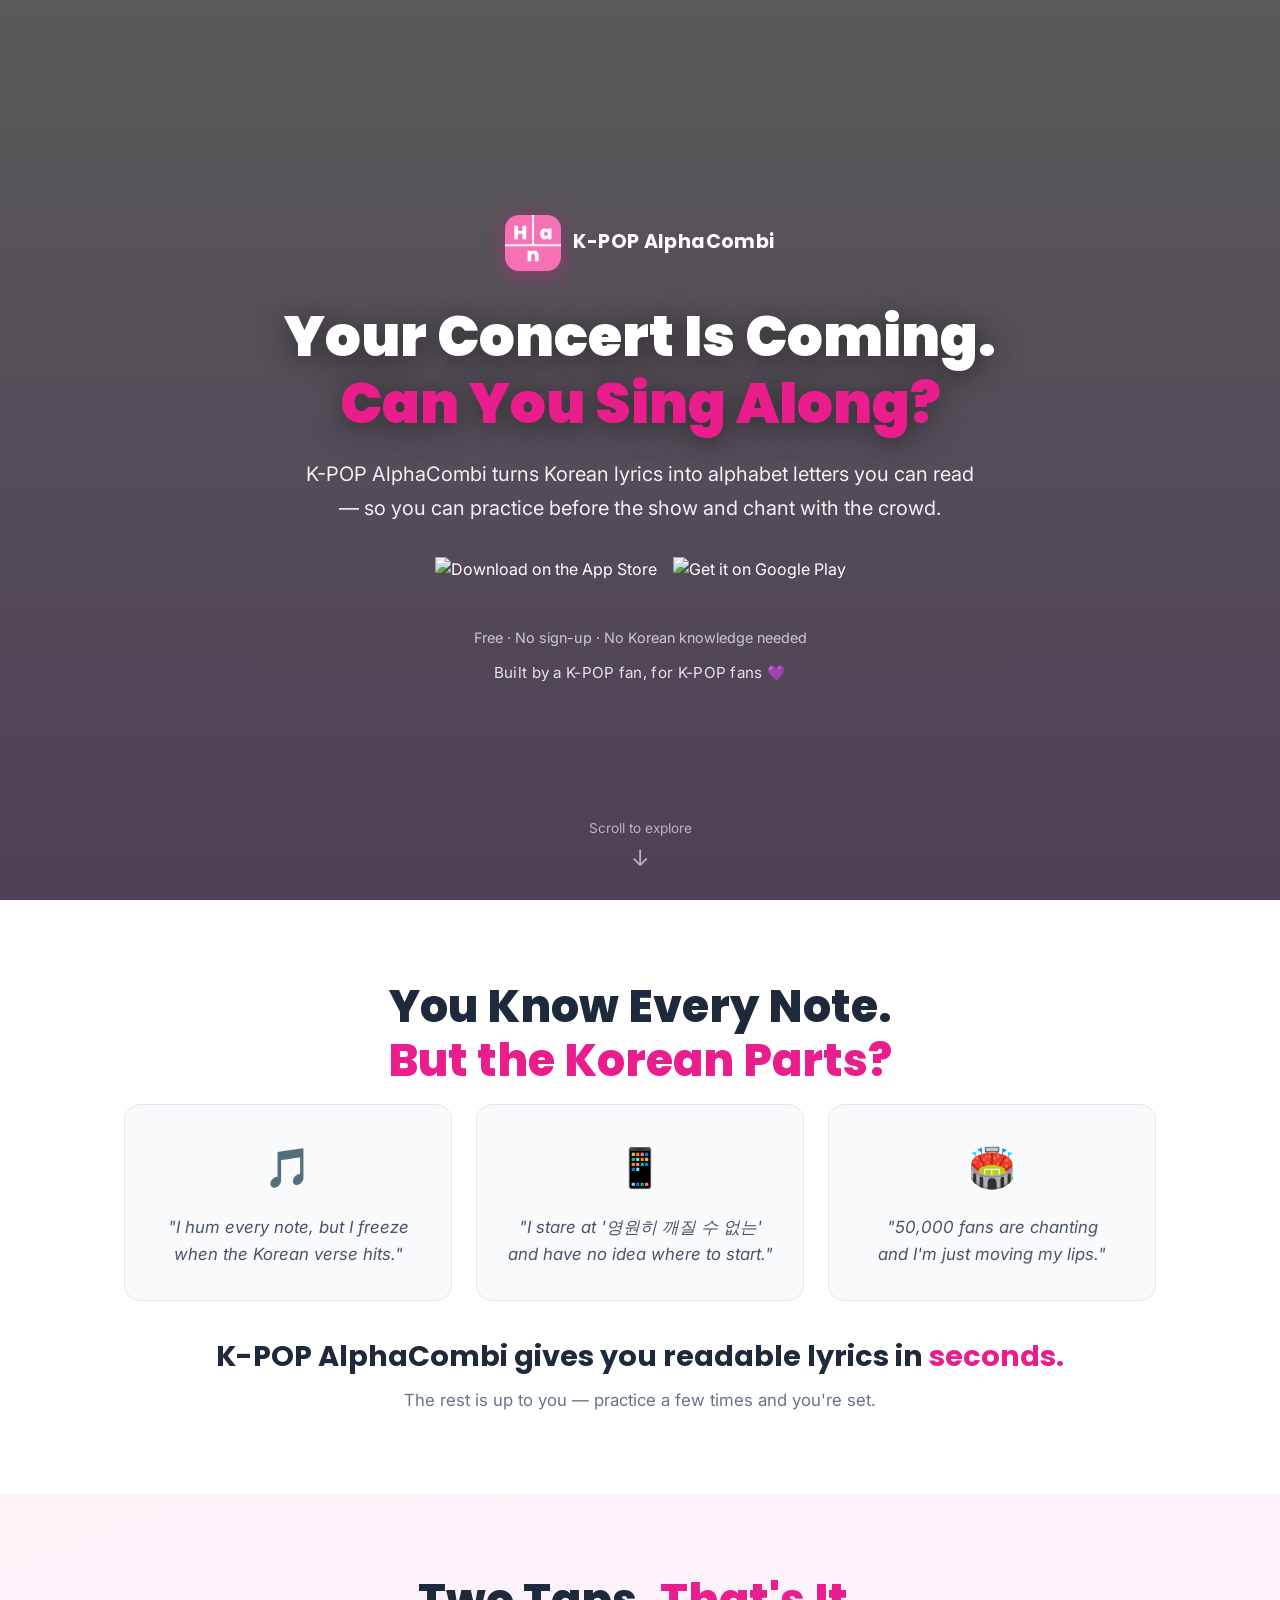
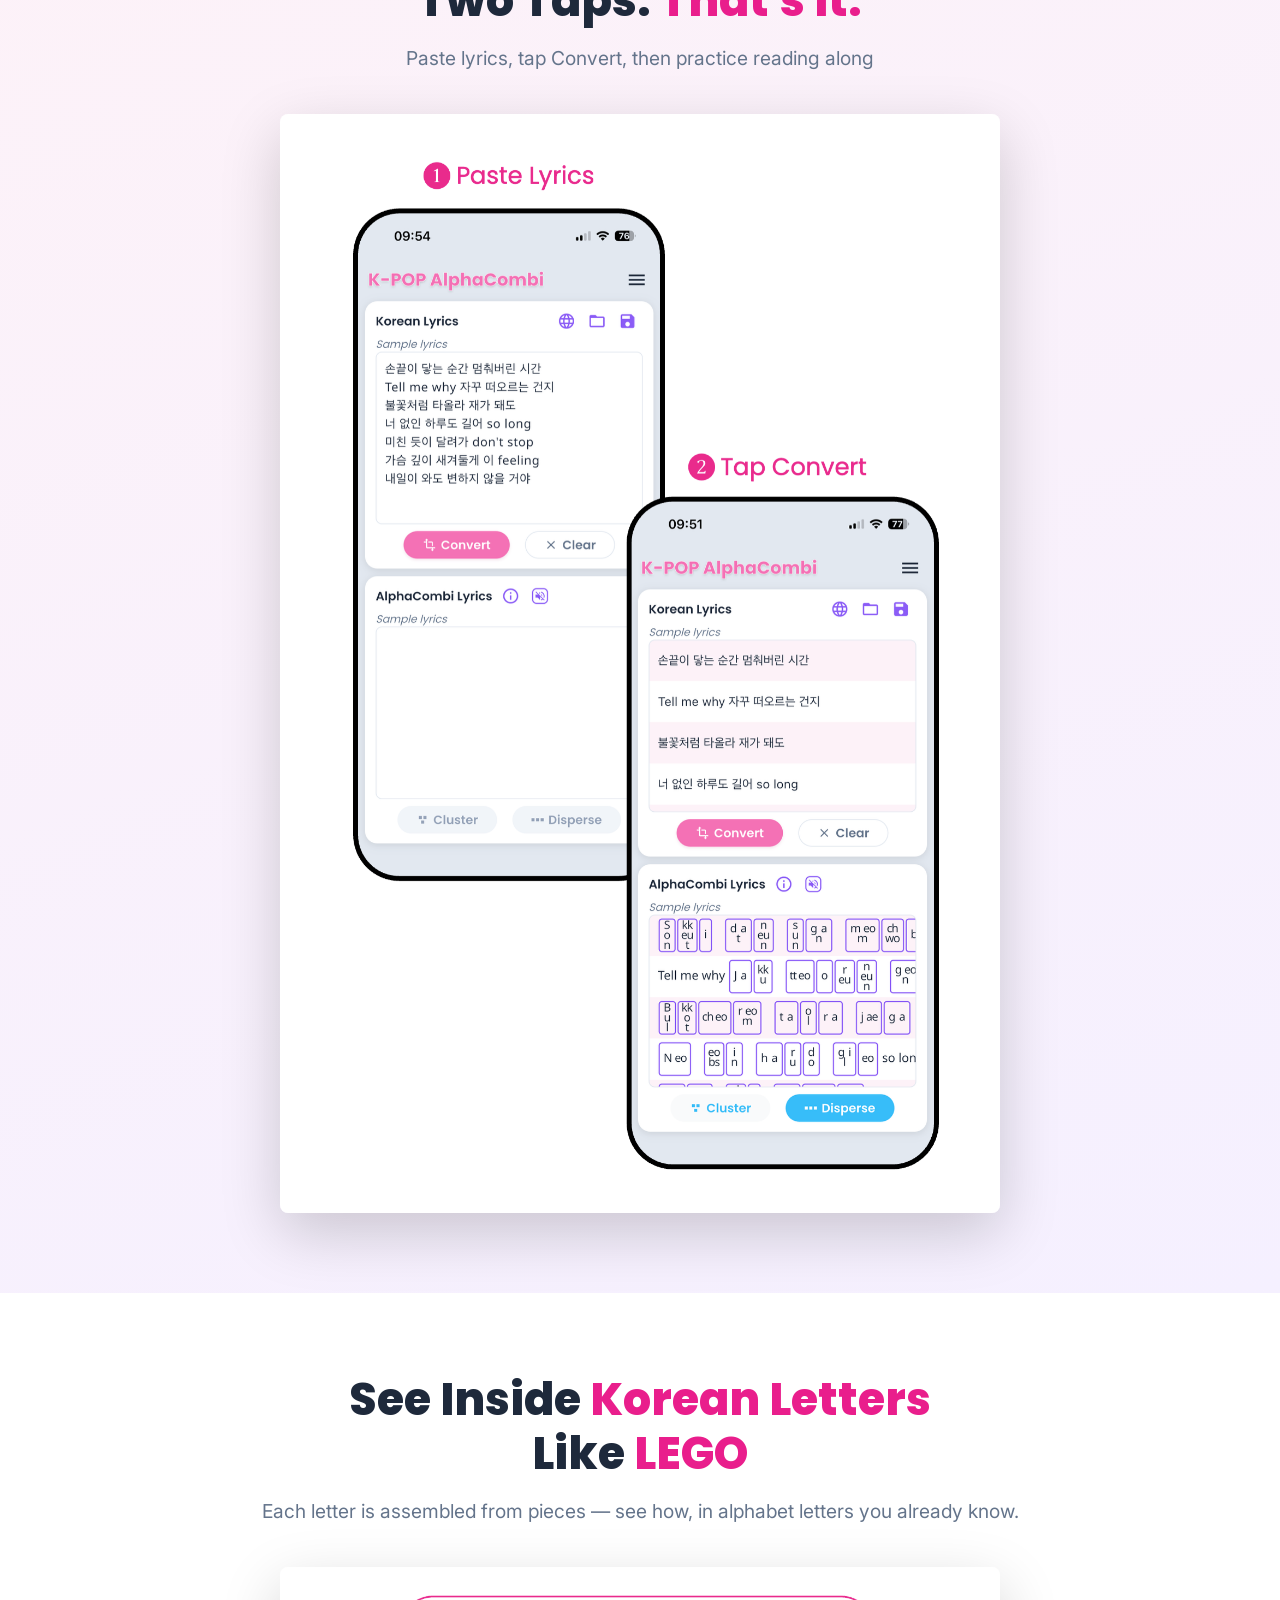
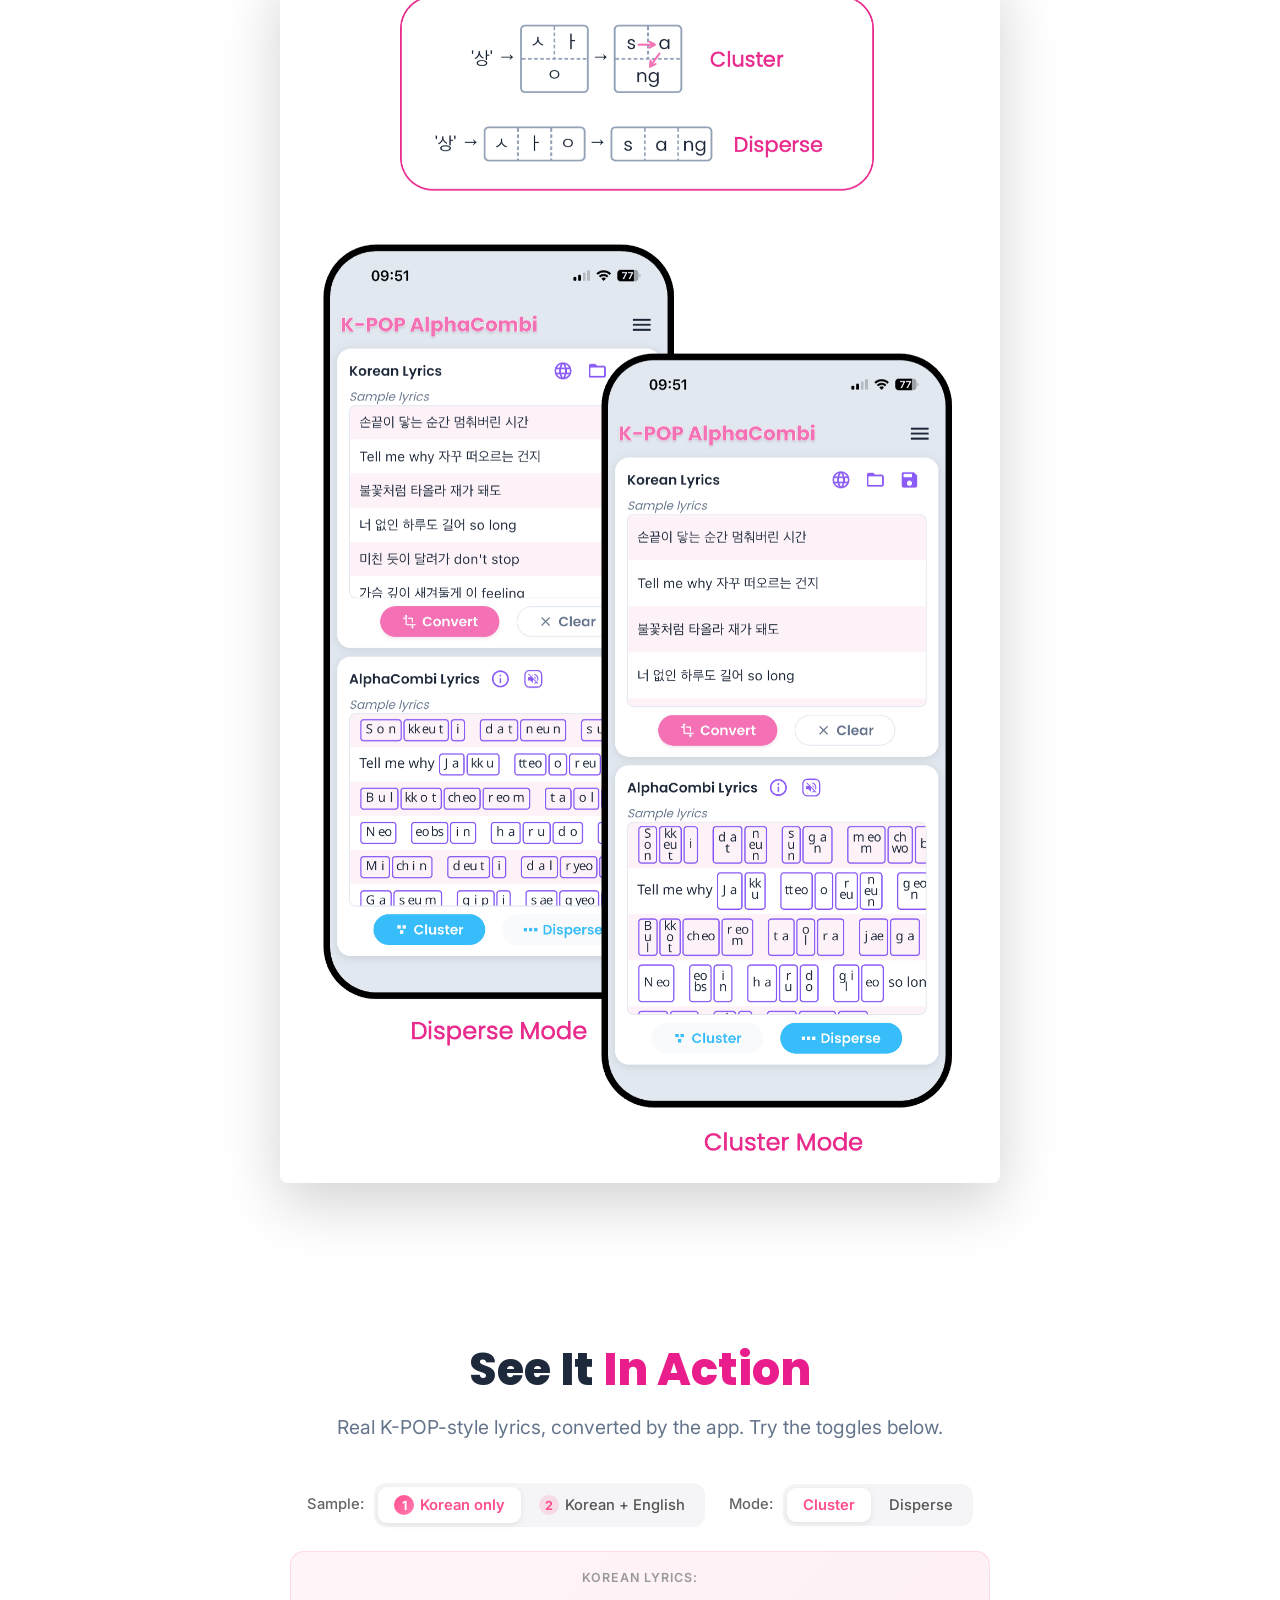
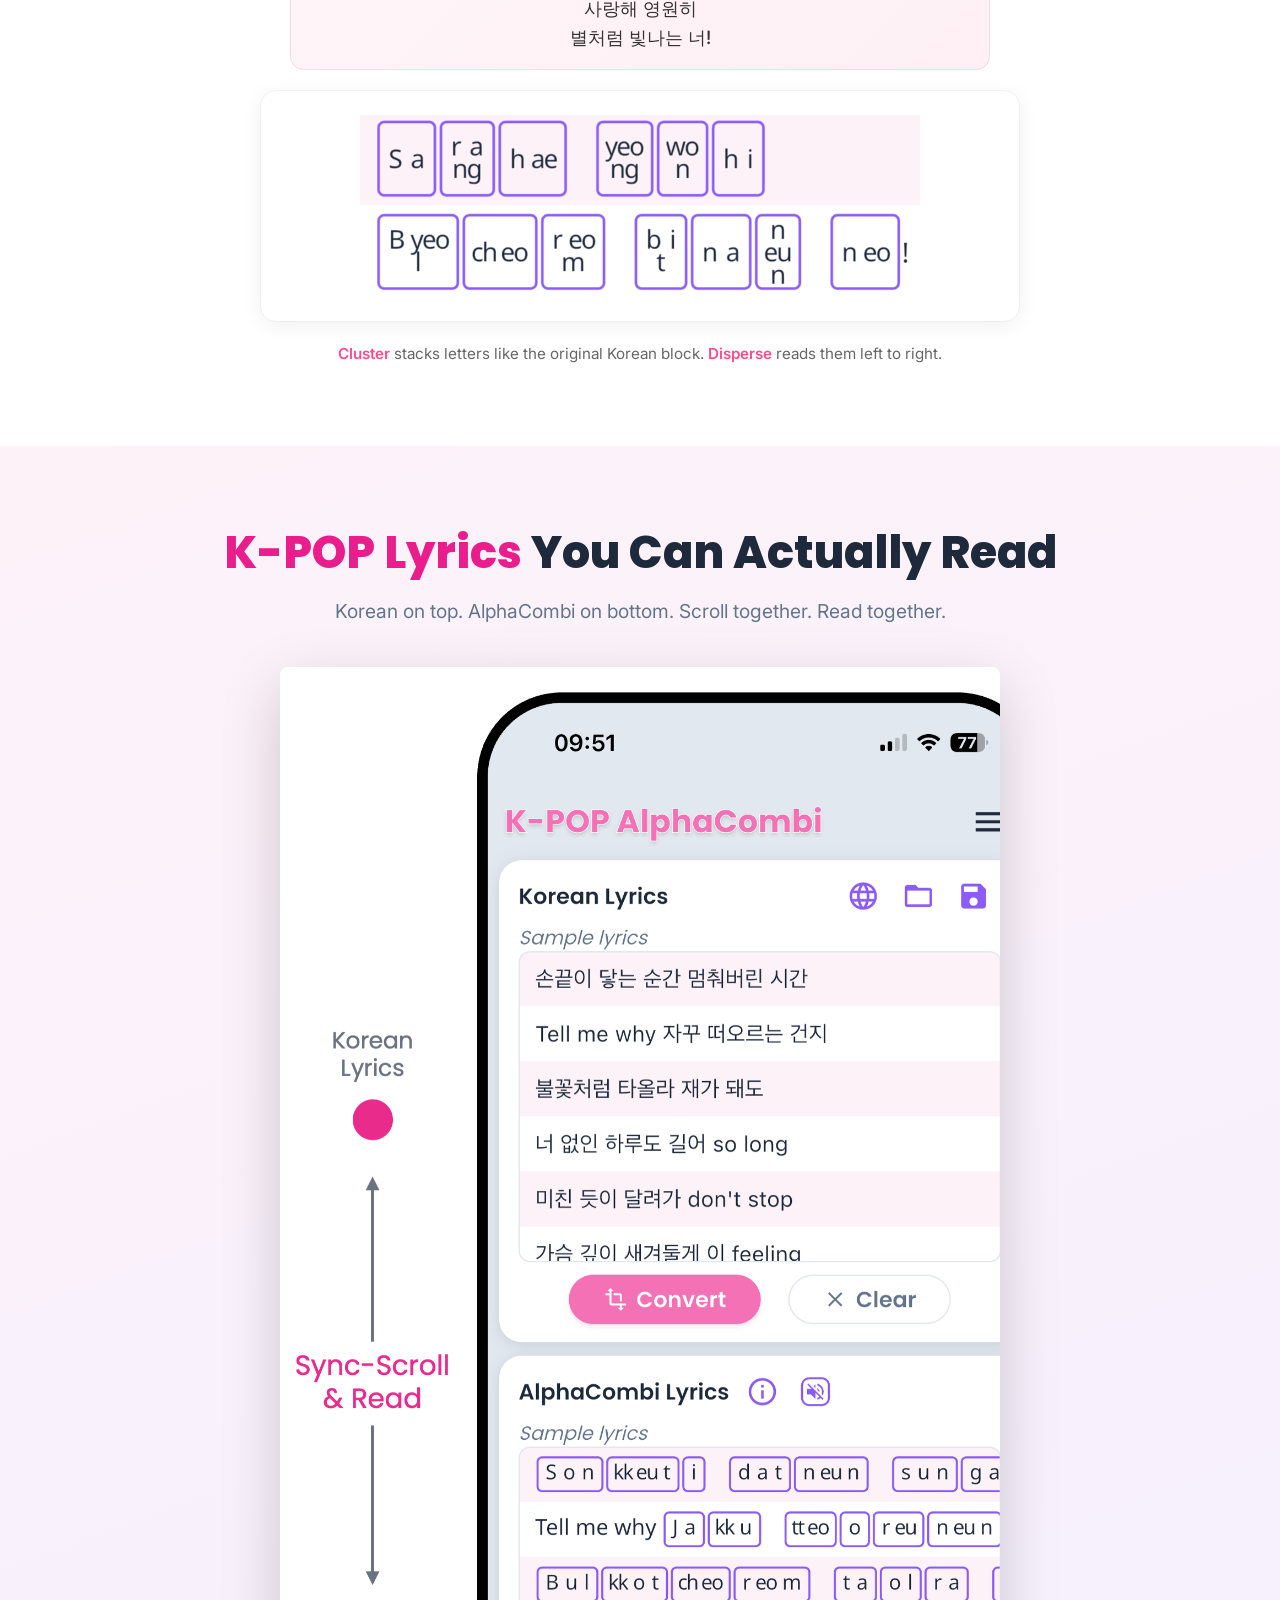
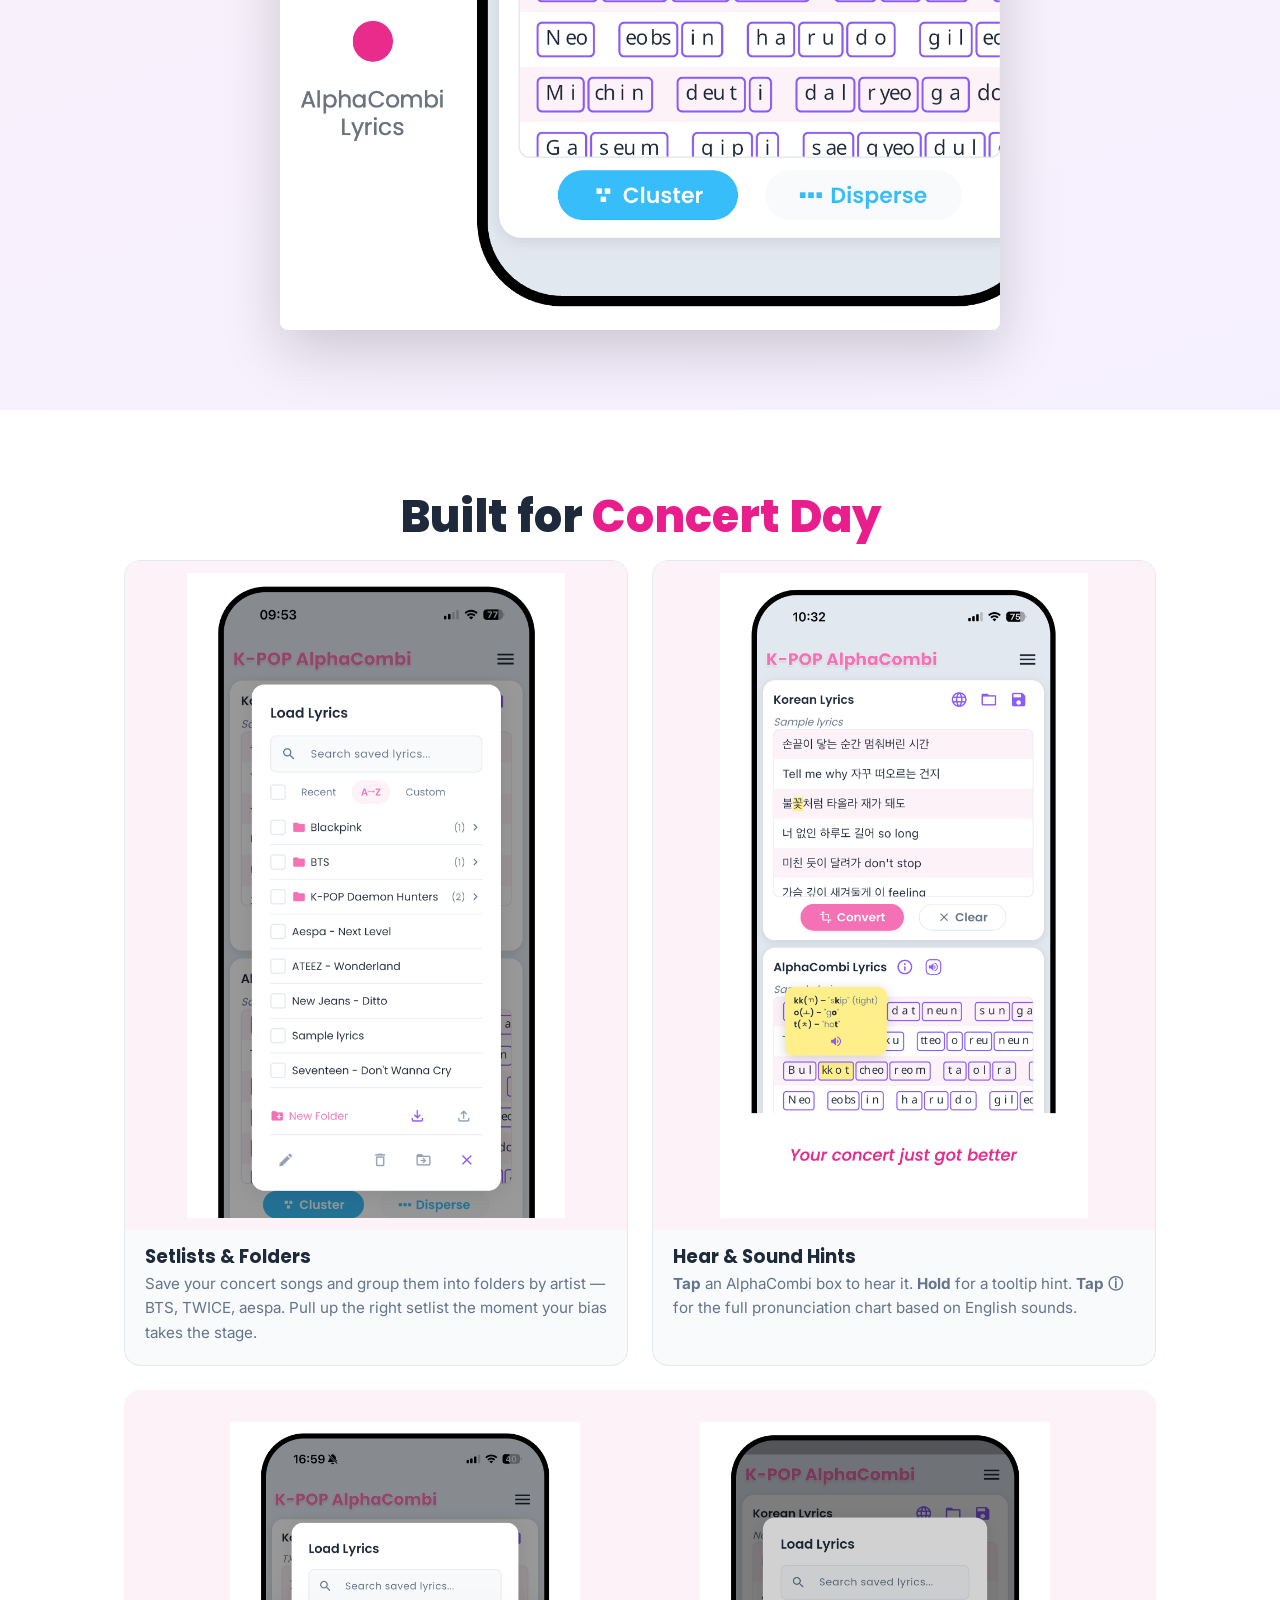
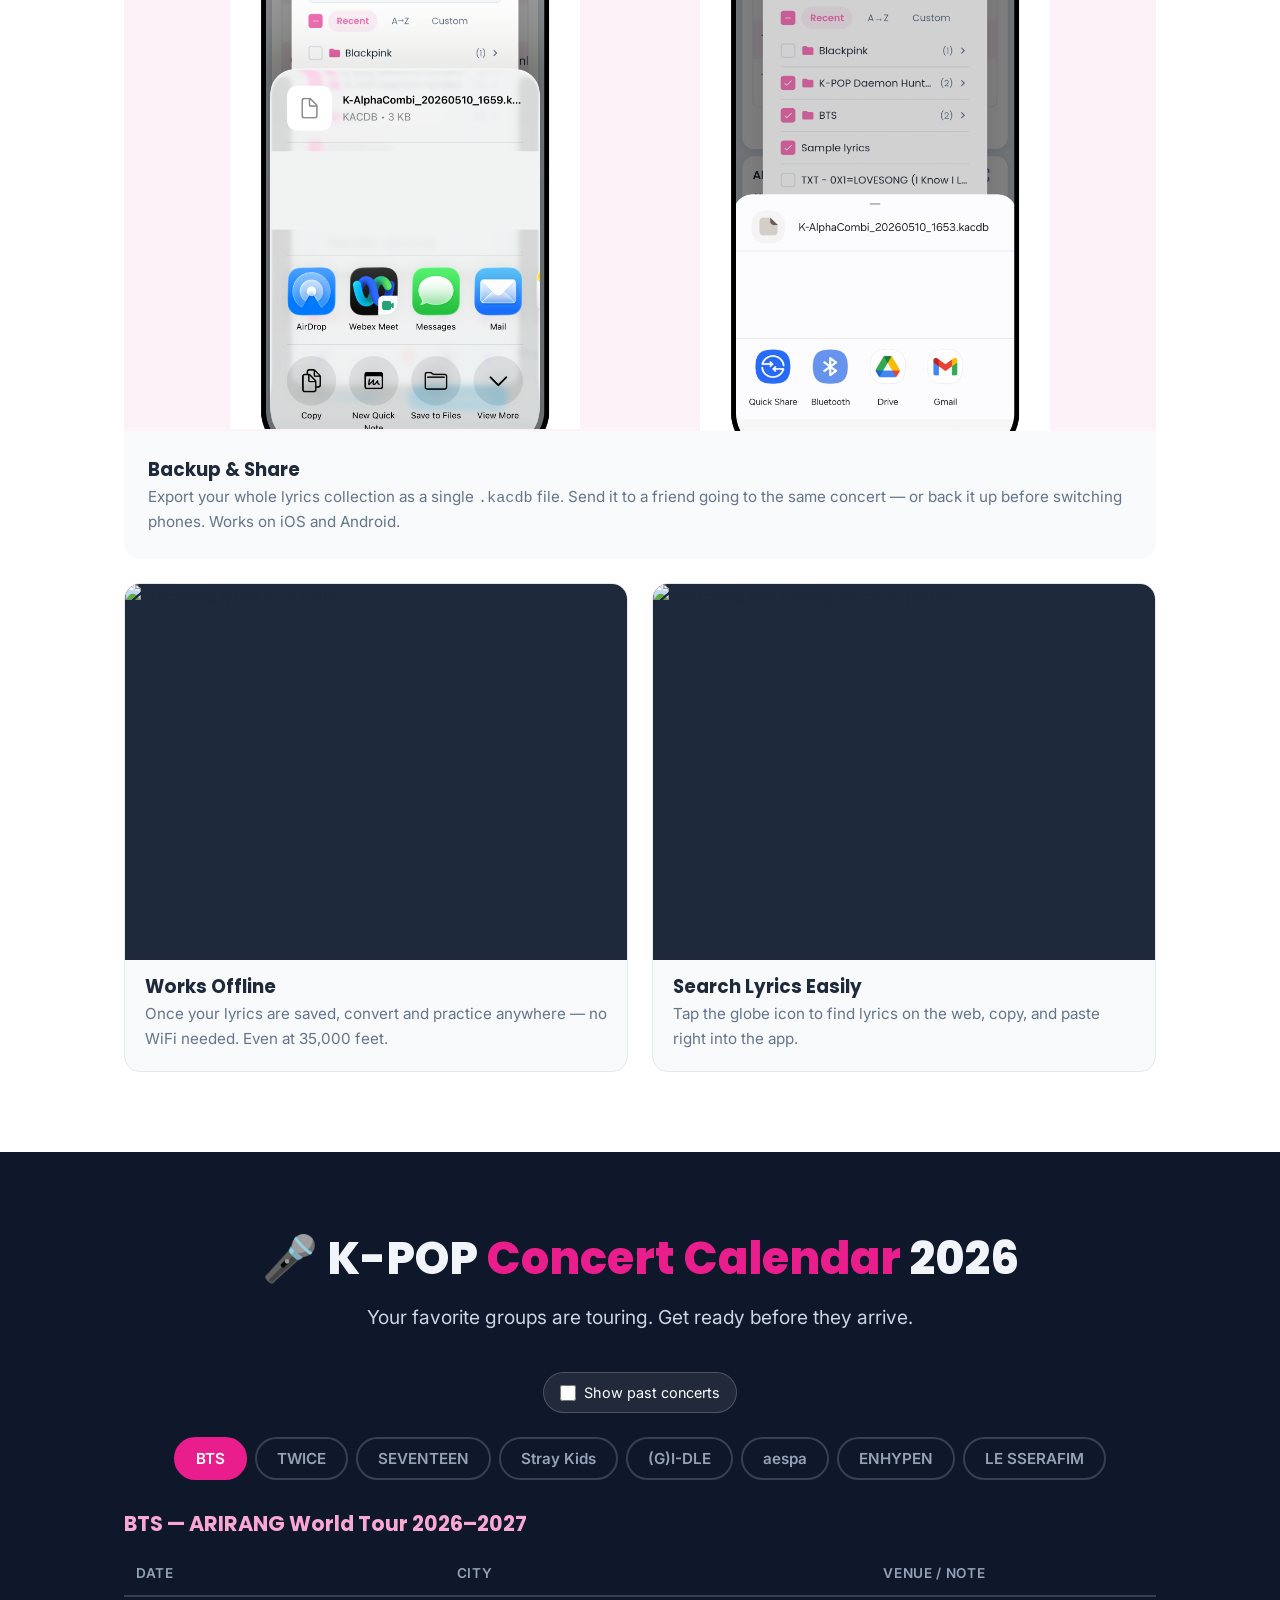
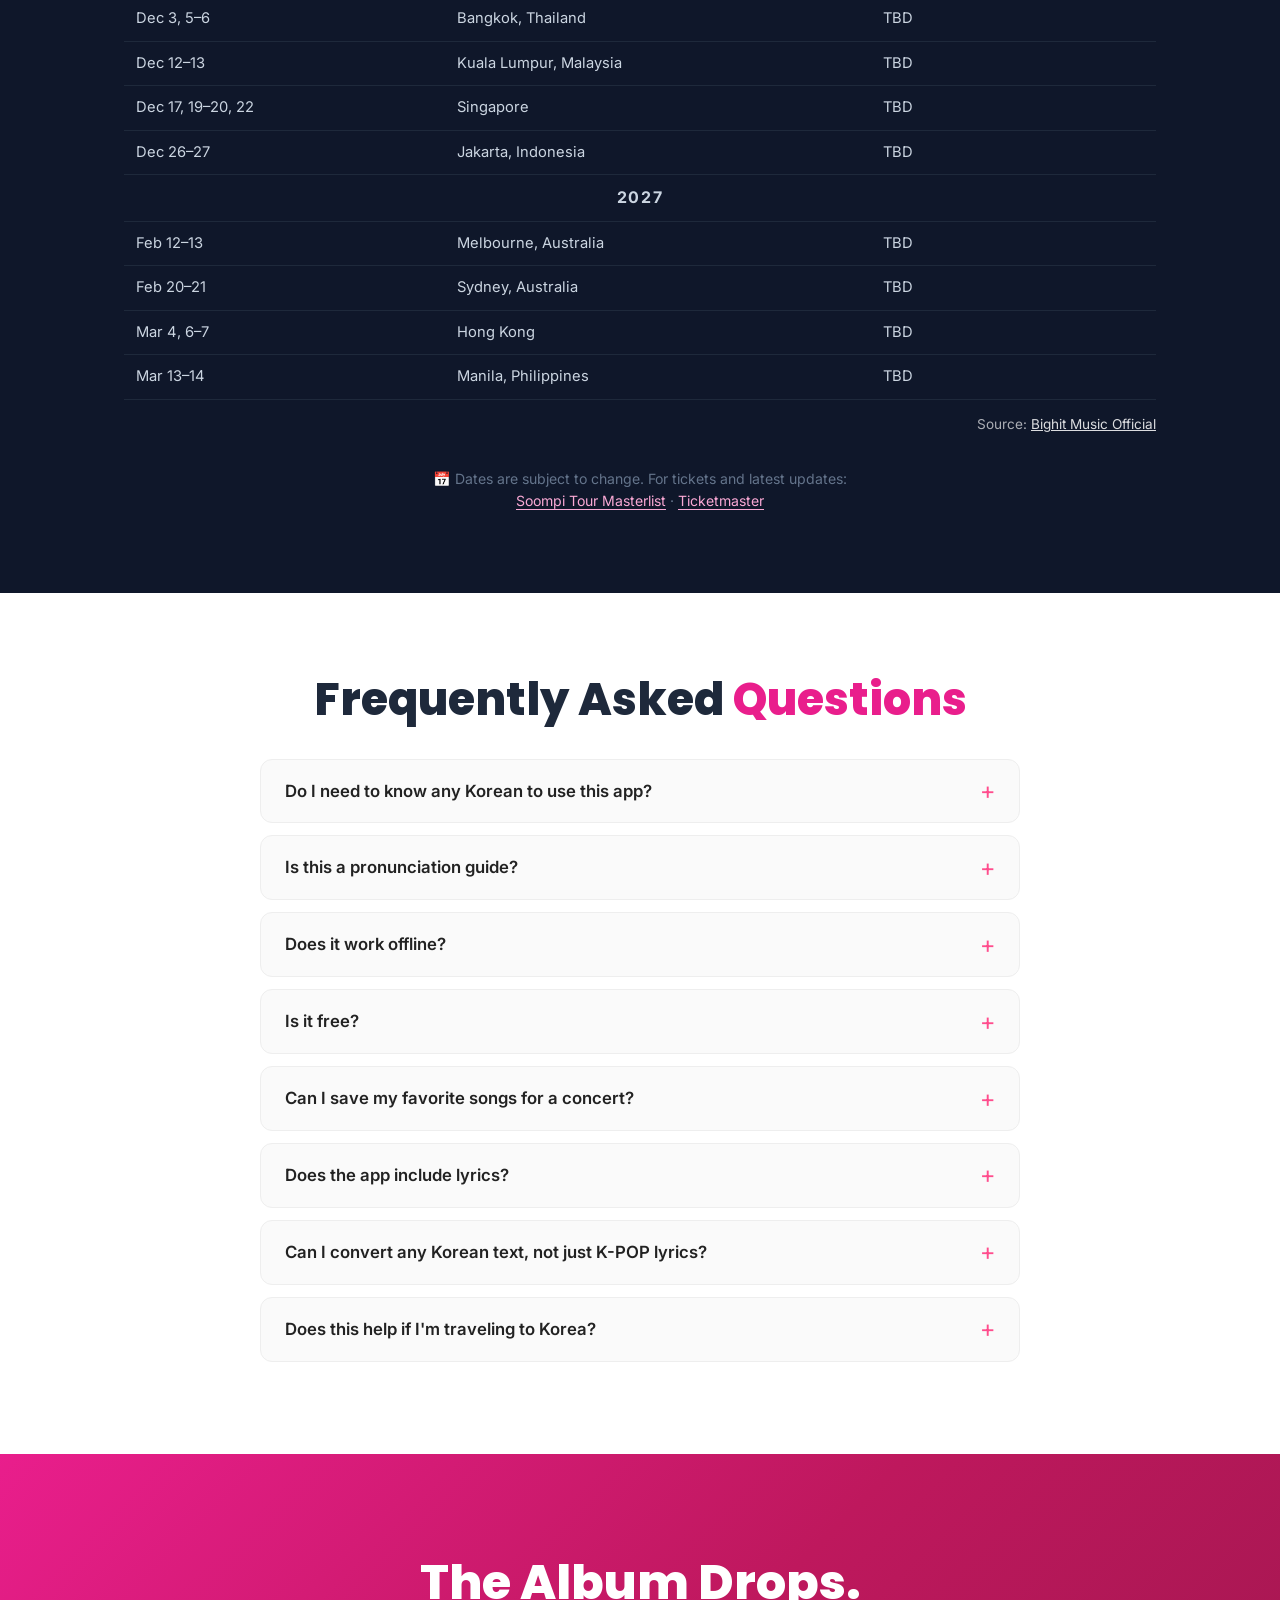
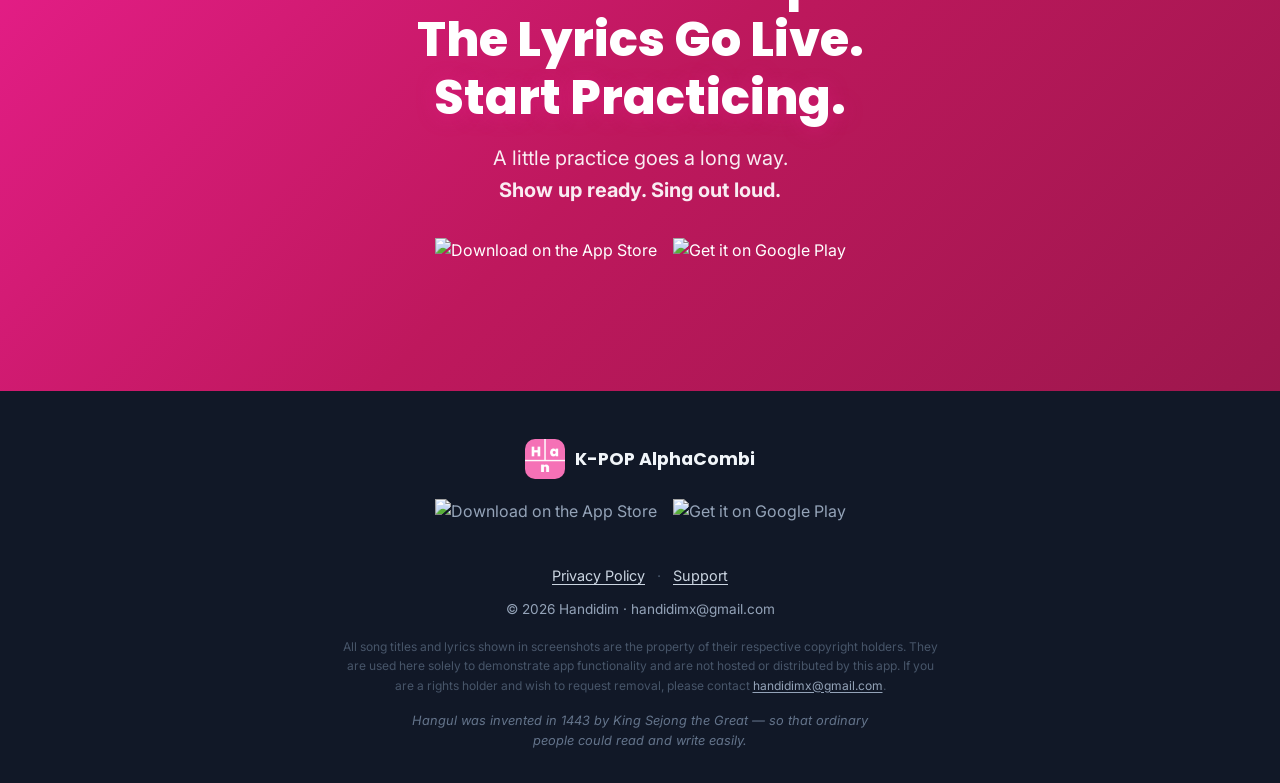
==== commit bcfaa542: "데모 위젯 추가 및 Backup & Share 카드, FAQ 업데이트 - 인터랙티브 데모 섹션 추가 (샘플 2종 x 모드 2종, PNG 4장) - Backup & Share 카드 " ====
--- a/k-alphacombi/index.html
+++ b/k-alphacombi/index.html
@@ -205,11 +205,14 @@
             <div class="feature-grid">
                 <div class="feature-card">
                     <div class="feature-img-wrap">
-                        <img src="images/ss-save-setlist.png" alt="Save and Load lyrics for concert setlist"
-                            class="feature-img" loading="lazy">
+                        <img src="images/ss-save-setlist.png"
+                            alt="Save lyrics into folders by group for your concert setlist" class="feature-img"
+                            loading="lazy">
                     </div>
-                    <h3>Save Your Setlist</h3>
-                    <p>Build a playlist of your favorite songs and load any of them with a single tap.</p>
+                    <h3>Setlists & Folders</h3>
+                    <p>Save your concert songs and group them into folders by artist — BTS, TWICE, aespa. Pull up the
+                        right setlist the
+                        moment your bias takes the stage.</p>
                 </div>
                 <div class="feature-card">
                     <div class="feature-img-wrap">
@@ -217,8 +220,20 @@
                             loading="lazy">
                     </div>
                     <h3>Hear & Sound Hints</h3>
-                    <p>Not sure how to say it? Tap or hold a AlphaCombi box for hints. Also tap ⓘ for the quick
-                        pronunciation hints chart based on English sounds.</p>
+                    <p><strong>Tap</strong> an AlphaCombi box to hear it. <strong>Hold</strong> for a tooltip hint.
+                        <strong>Tap ⓘ</strong>
+                        for the full pronunciation chart based on English sounds.</p>
+                </div>
+                <div class="feature-card feature-card-wide">
+                    <div class="feature-img-wrap feature-img-dual">
+                        <img src="images/ss-share-ios.png" alt="Share sheet on iOS" class="feature-img" loading="lazy">
+                        <img src="images/ss-share-android.png" alt="Share sheet on Android" class="feature-img"
+                            loading="lazy">
+                    </div>
+                    <h3>Backup &amp; Share</h3>
+                    <p>Export your whole lyrics collection as a single <code>.kacdb</code> file. Send it to a friend
+                        going to the same
+                        concert — or back it up before switching phones. Works on iOS and Android.</p>
                 </div>
                 <div class="feature-card">
                     <div class="feature-img-wrap feature-img-cover">
@@ -1195,6 +1210,20 @@
                         favorite source (Genius, Melon, Naver, etc.), and the app converts them. Tap the globe icon
                         inside the app to search lyrics on the web.</p>
                 </details>
+                <details class="faq-item">
+                    <summary>Can I convert any Korean text, not just K-POP lyrics?</summary>
+                    <p>Yes — any Hangul works. Drama subtitles, Korean Twitter posts, K-novel quotes, even random Korean
+                        text you
+                        spotted online. If it's written in Hangul, AlphaCombi turns it into letters you can read.</p>
+                </details>
+                <details class="faq-item">
+                    <summary>Does this help if I'm traveling to Korea?</summary>
+                    <p>Many fans use it that way. Save useful phrases (greetings, food orders, directions) before your
+                        trip, then
+                        practice reading street signs, menus, and station names. You won't understand every word — but
+                        reading Hangul
+                        out loud is a small superpower in Korea.</p>
+                </details>
             </div>
         </div>
     </section>
--- a/k-alphacombi/style.css
+++ b/k-alphacombi/style.css
@@ -1088,4 +1088,64 @@
 .demo-caption strong {
     color: #ff4d8d;
     font-weight: 600;
+}
+
+.feature-img-dual {
+    display: flex;
+    gap: 12px;
+    justify-content: center;
+    align-items: flex-start;
+}
+
+.feature-img-dual .feature-img {
+    width: 48%;
+    max-width: 180px;
+    height: auto;
+}
+
+@media (max-width: 480px) {
+    .feature-img-dual {
+        gap: 8px;
+    }
+}
+
+/* Wide card spans 2 columns on tablet/desktop */
+@media (min-width: 768px) {
+    .feature-card-wide {
+        grid-column: span 2;
+        align-self: start;
+        padding: 0;
+        border: none;
+    }
+
+    .feature-card-wide .feature-img-wrap.feature-img-dual {
+        aspect-ratio: auto;
+        width: 100%;
+        max-width: none;
+        padding: 32px 24px 0;
+        margin: 0;
+        background: #FDF2F8;
+        gap: 120px;
+        justify-content: center;
+    }
+
+    .feature-card-wide h3 {
+        padding-left: 24px;
+        padding-right: 24px;
+        margin-top: 12px;
+    }
+
+    .feature-card-wide p {
+        padding-left: 24px;
+        padding-right: 24px;
+        padding-bottom: 24px;
+    }
+
+    .feature-card-wide .feature-img-wrap.feature-img-dual .feature-img {
+        width: auto;
+        max-width: 350px;
+        height: auto;
+        padding: 0;
+        display: block;
+    }
 }
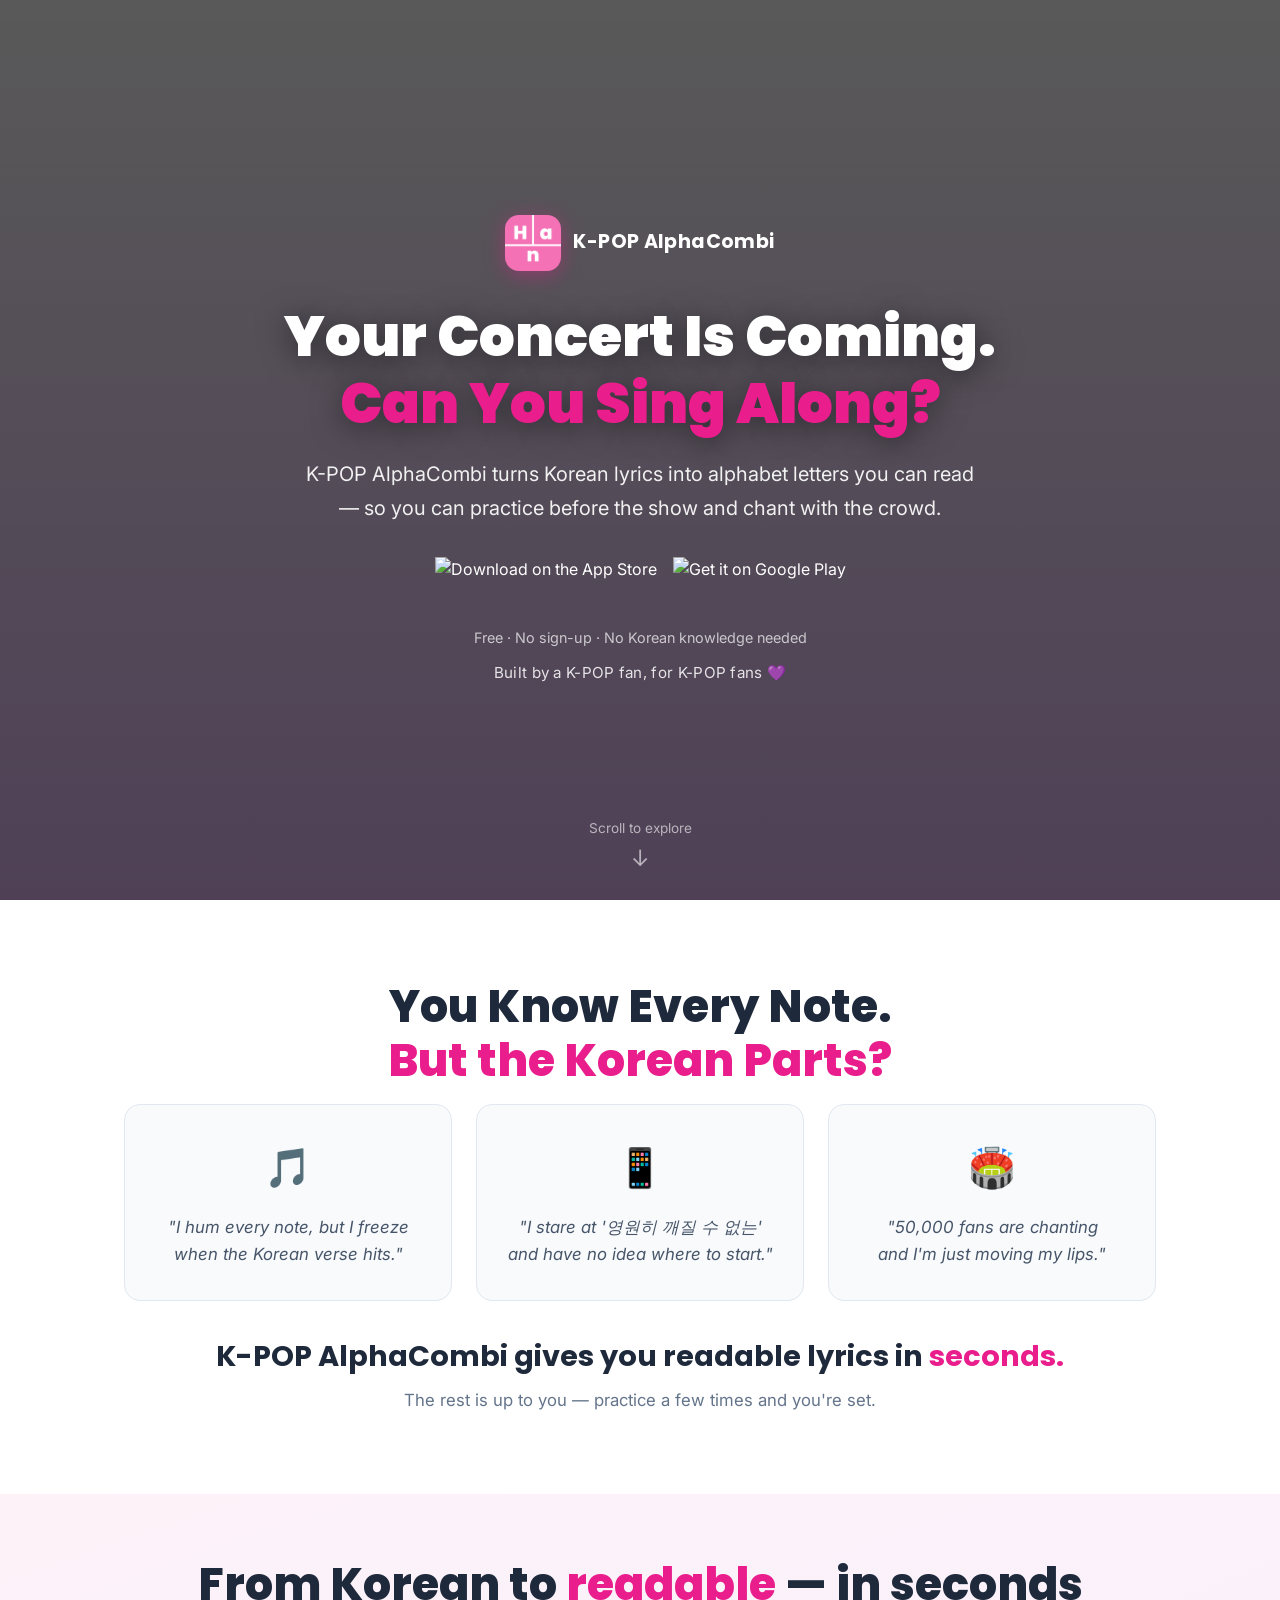
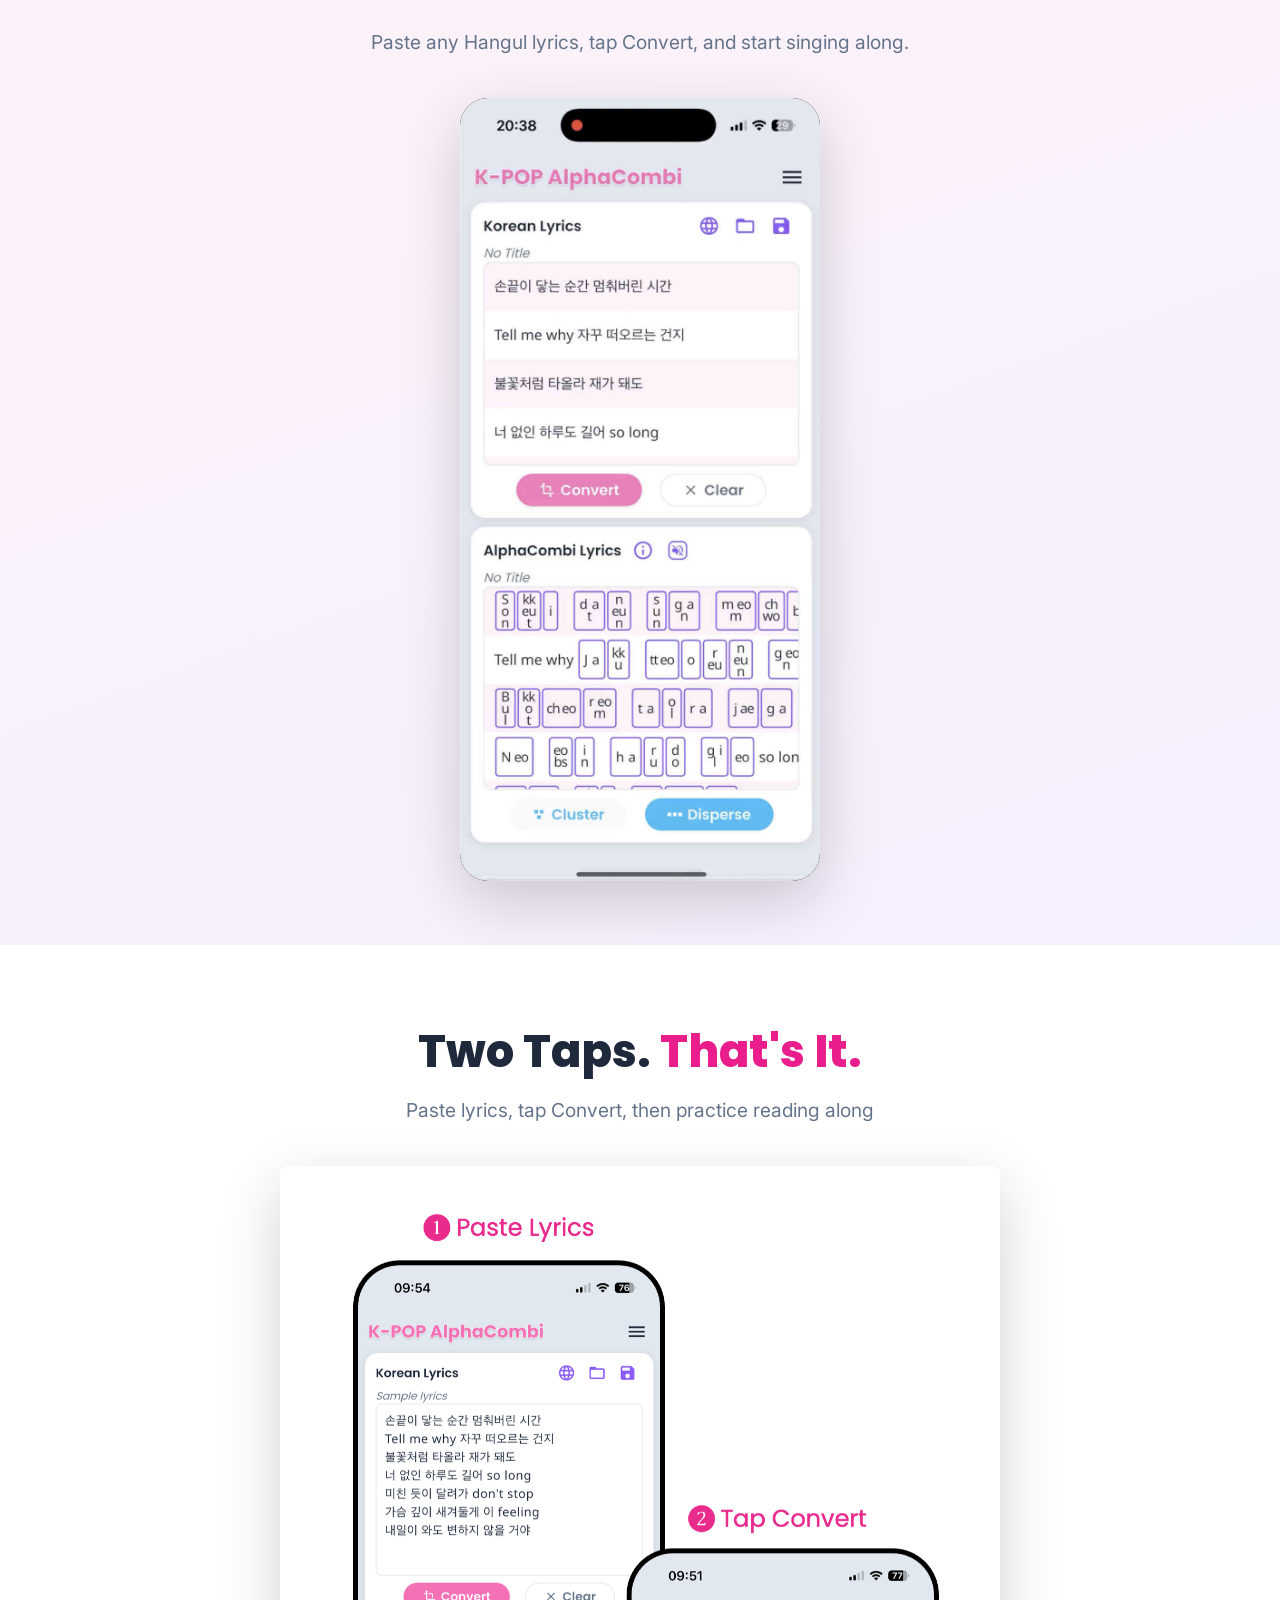
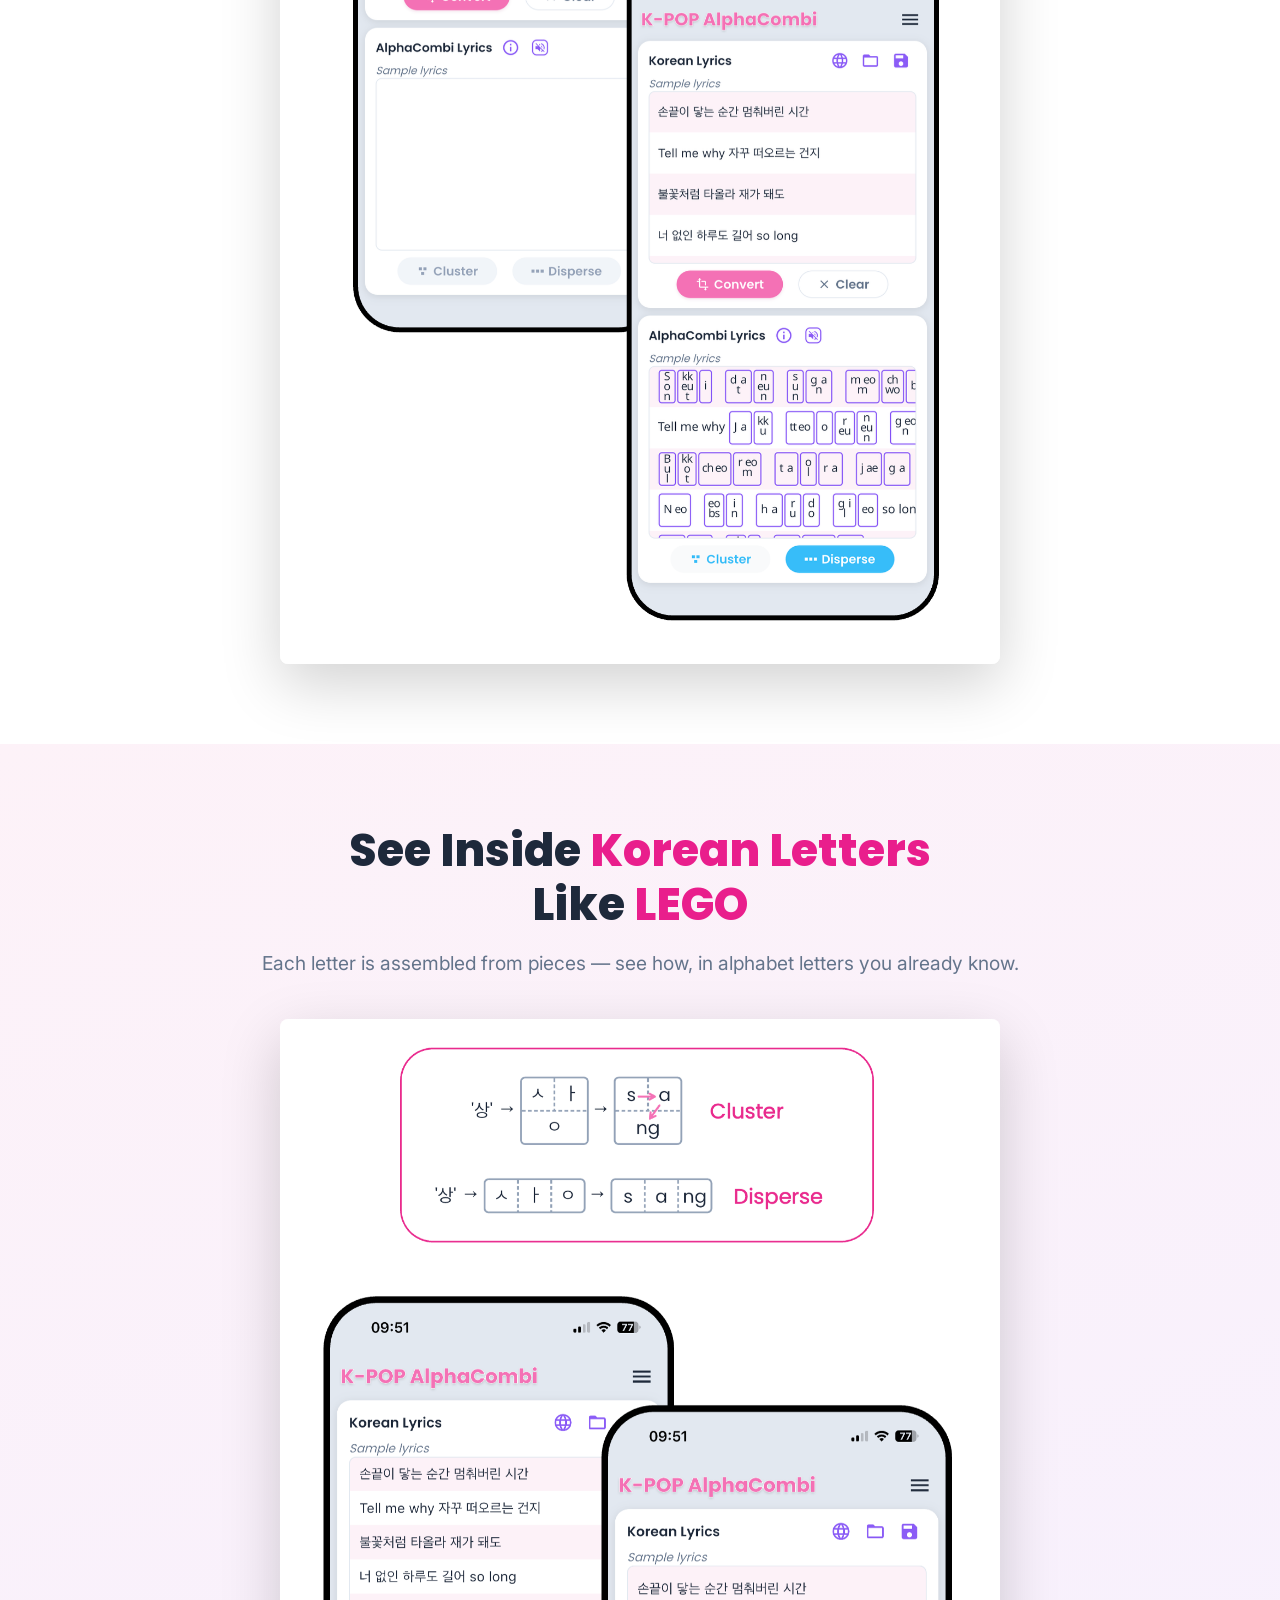
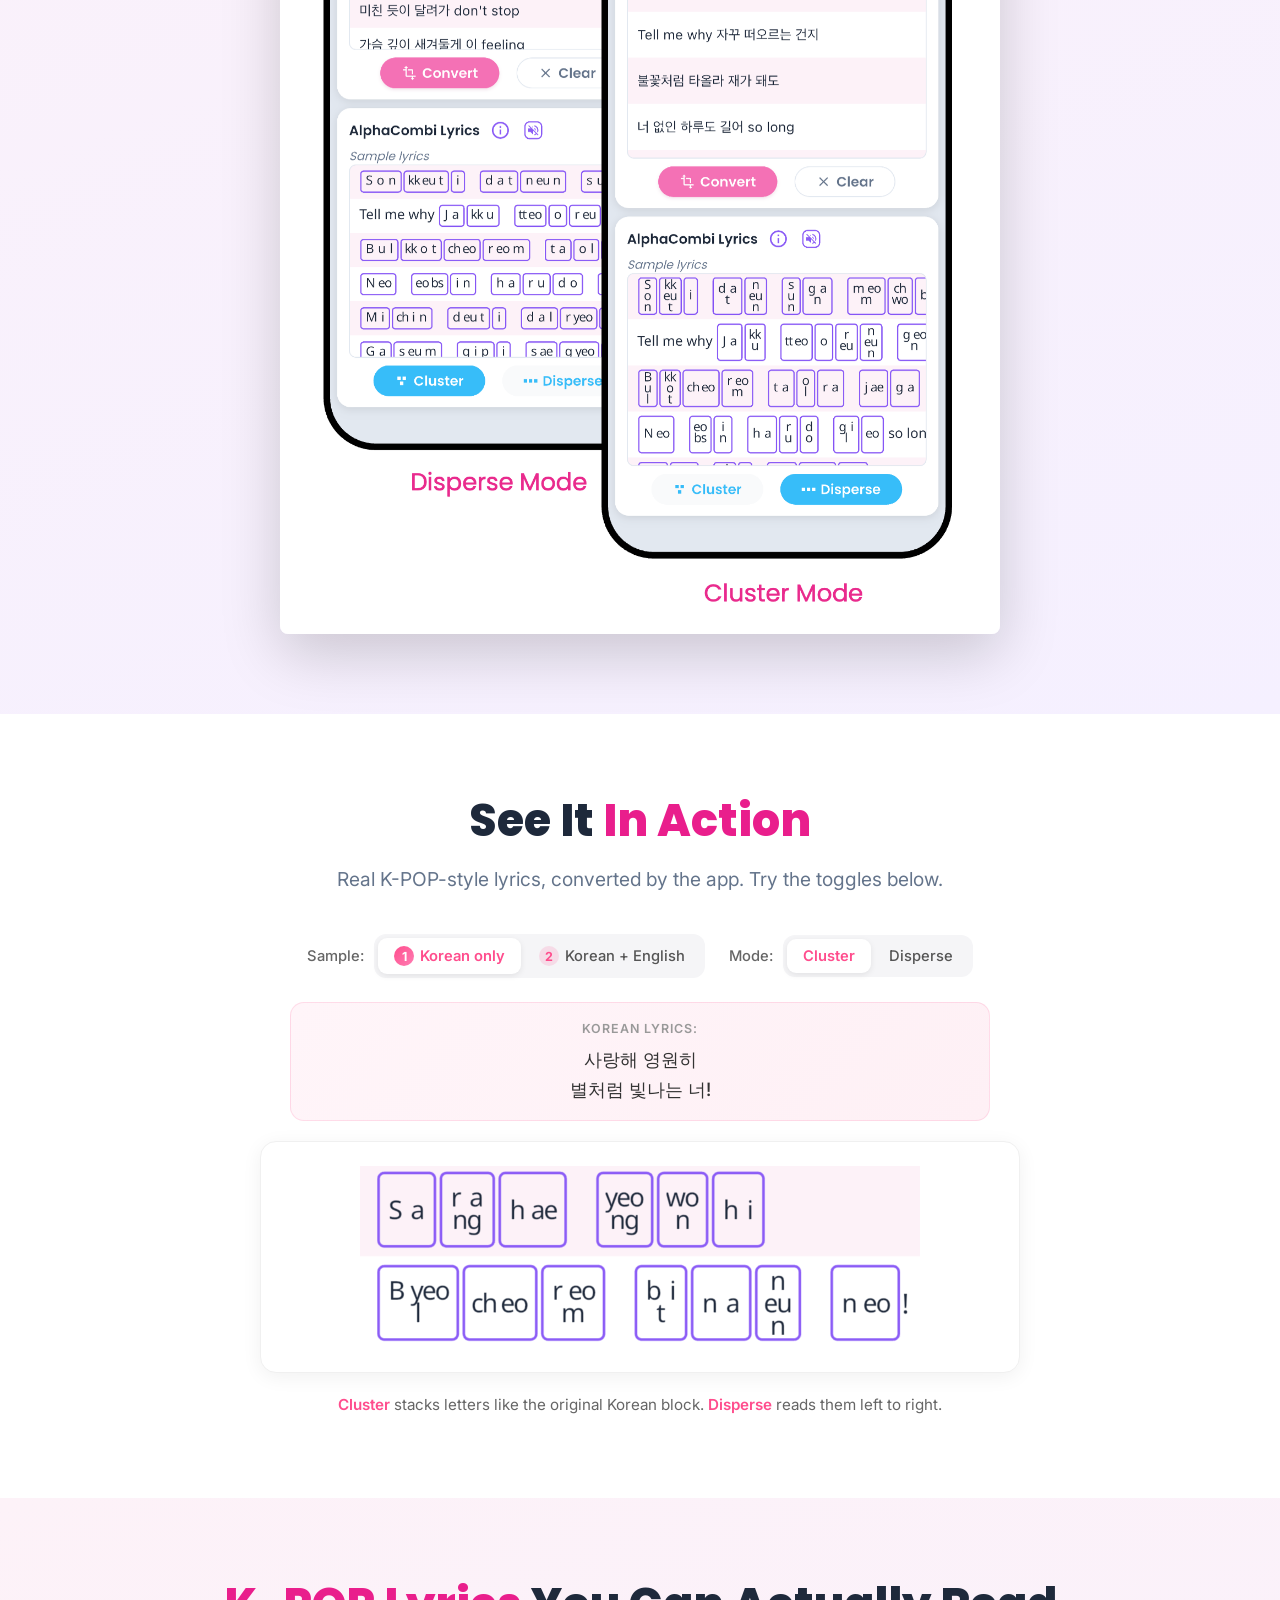
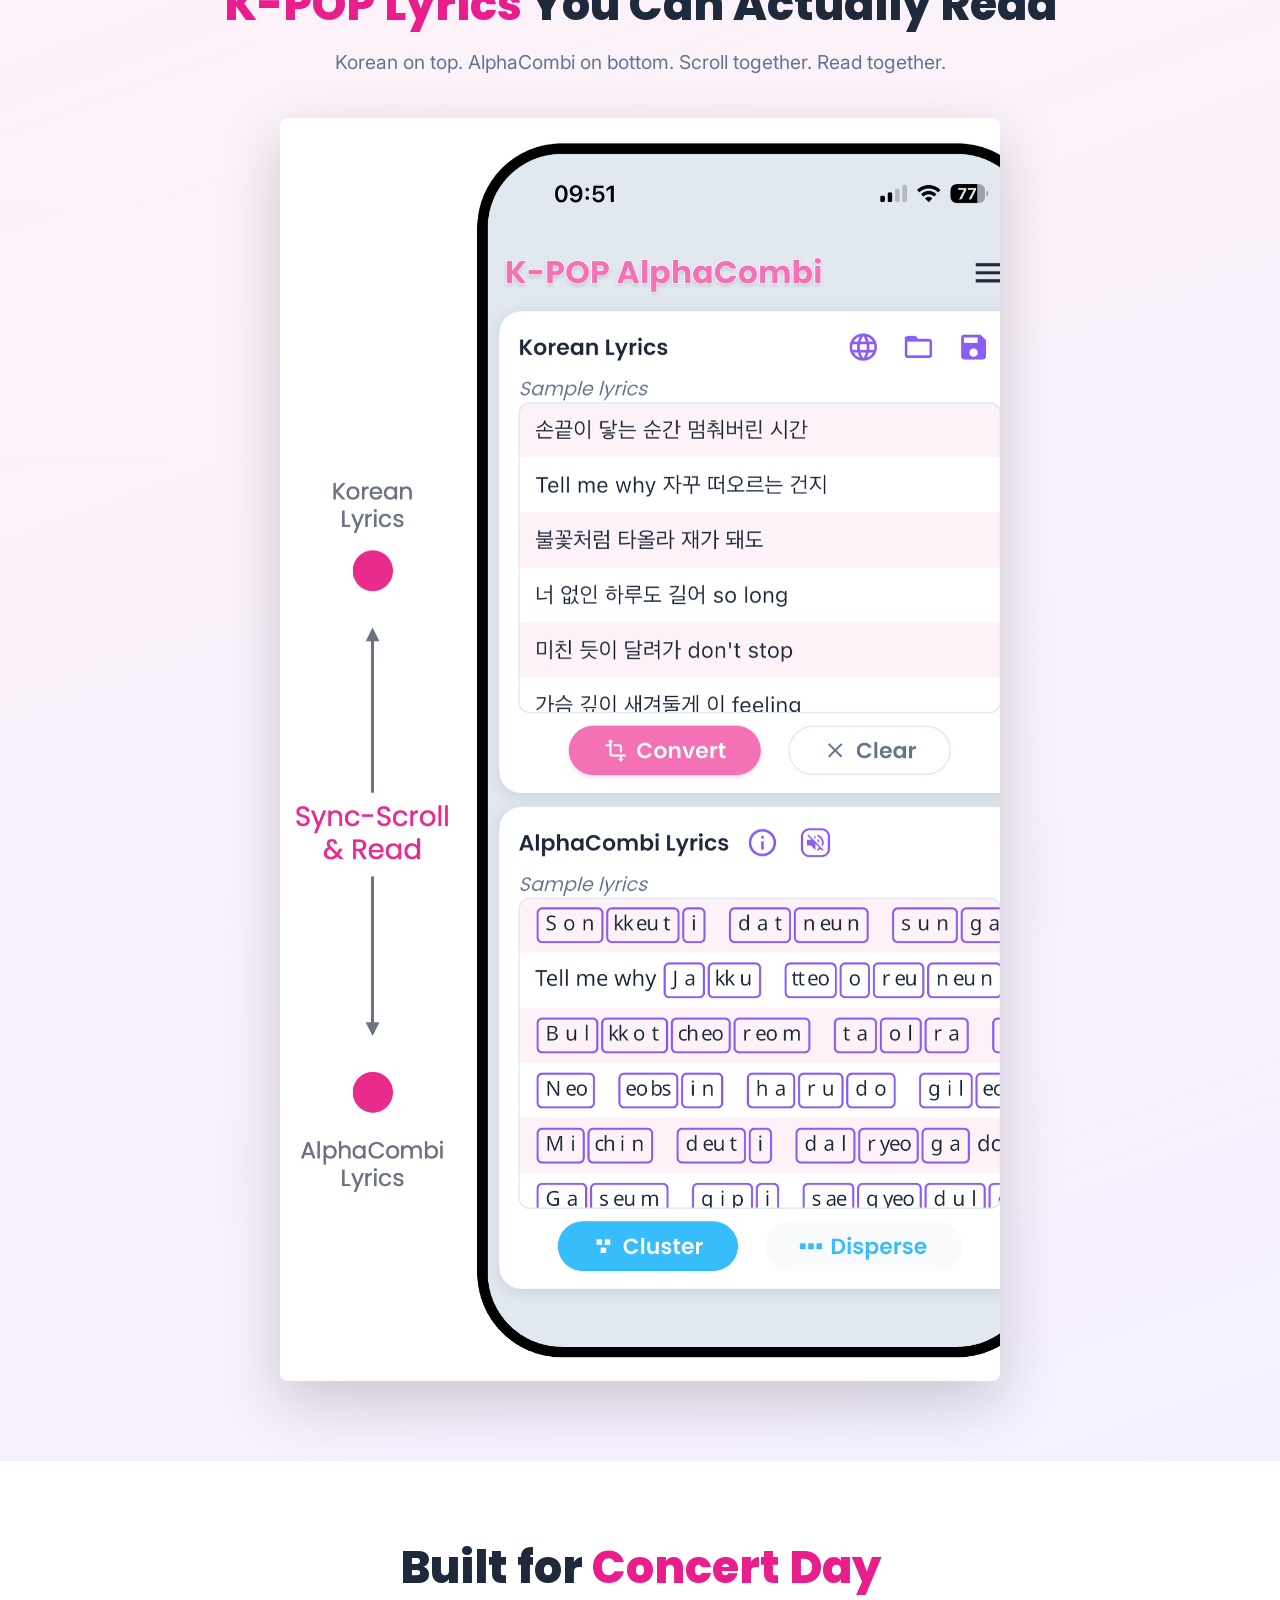
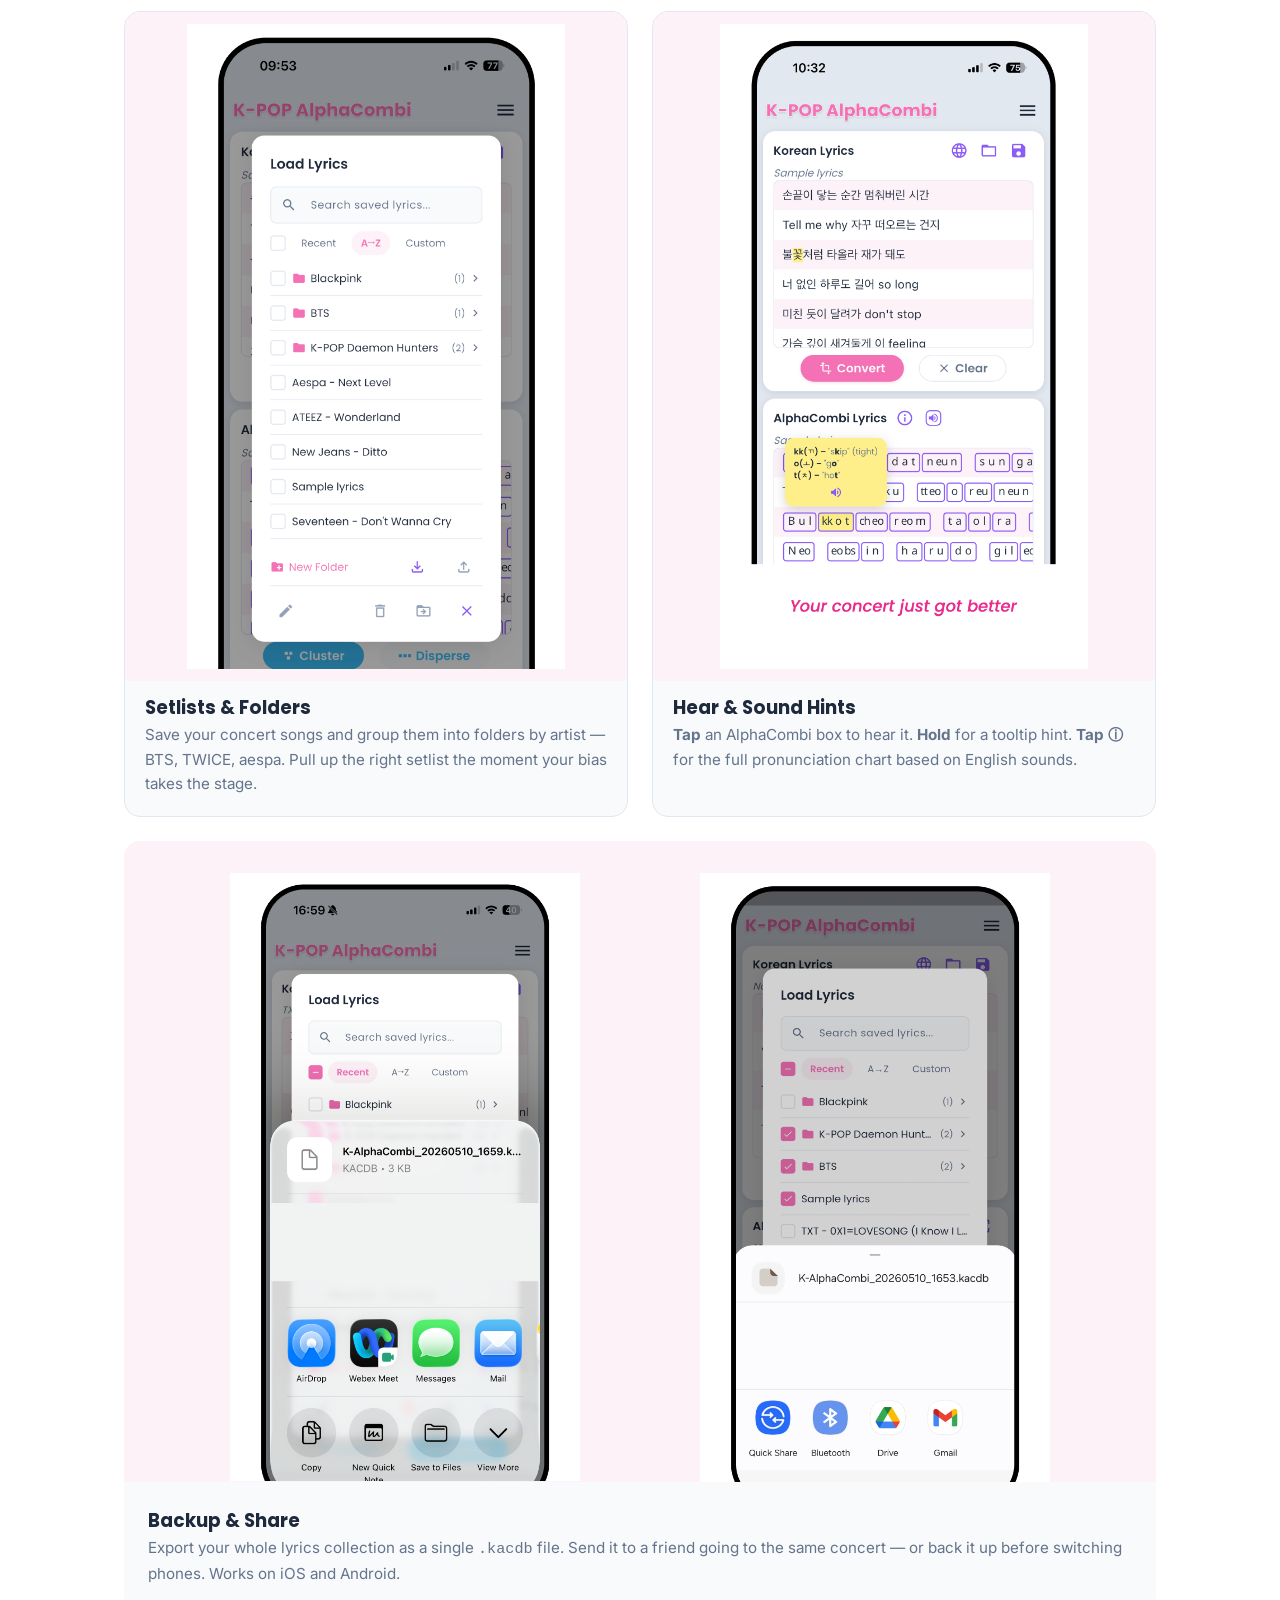
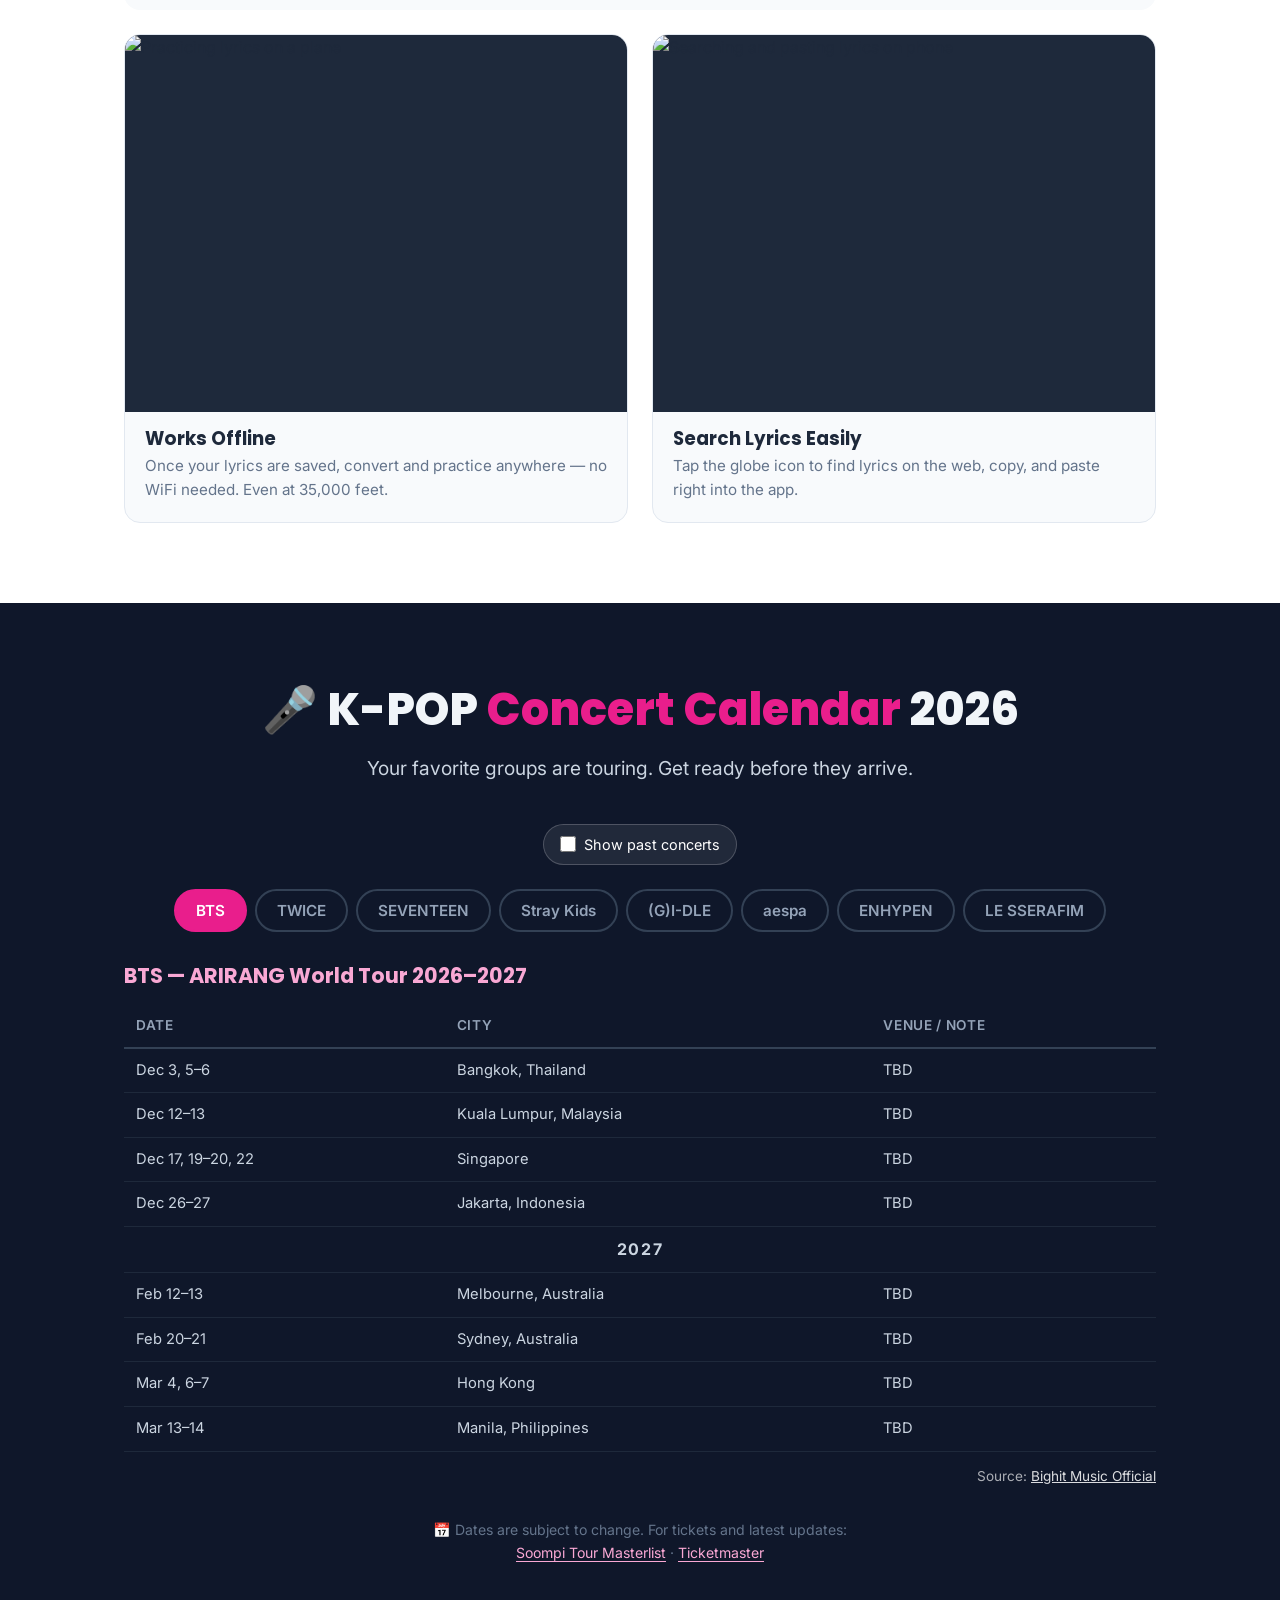
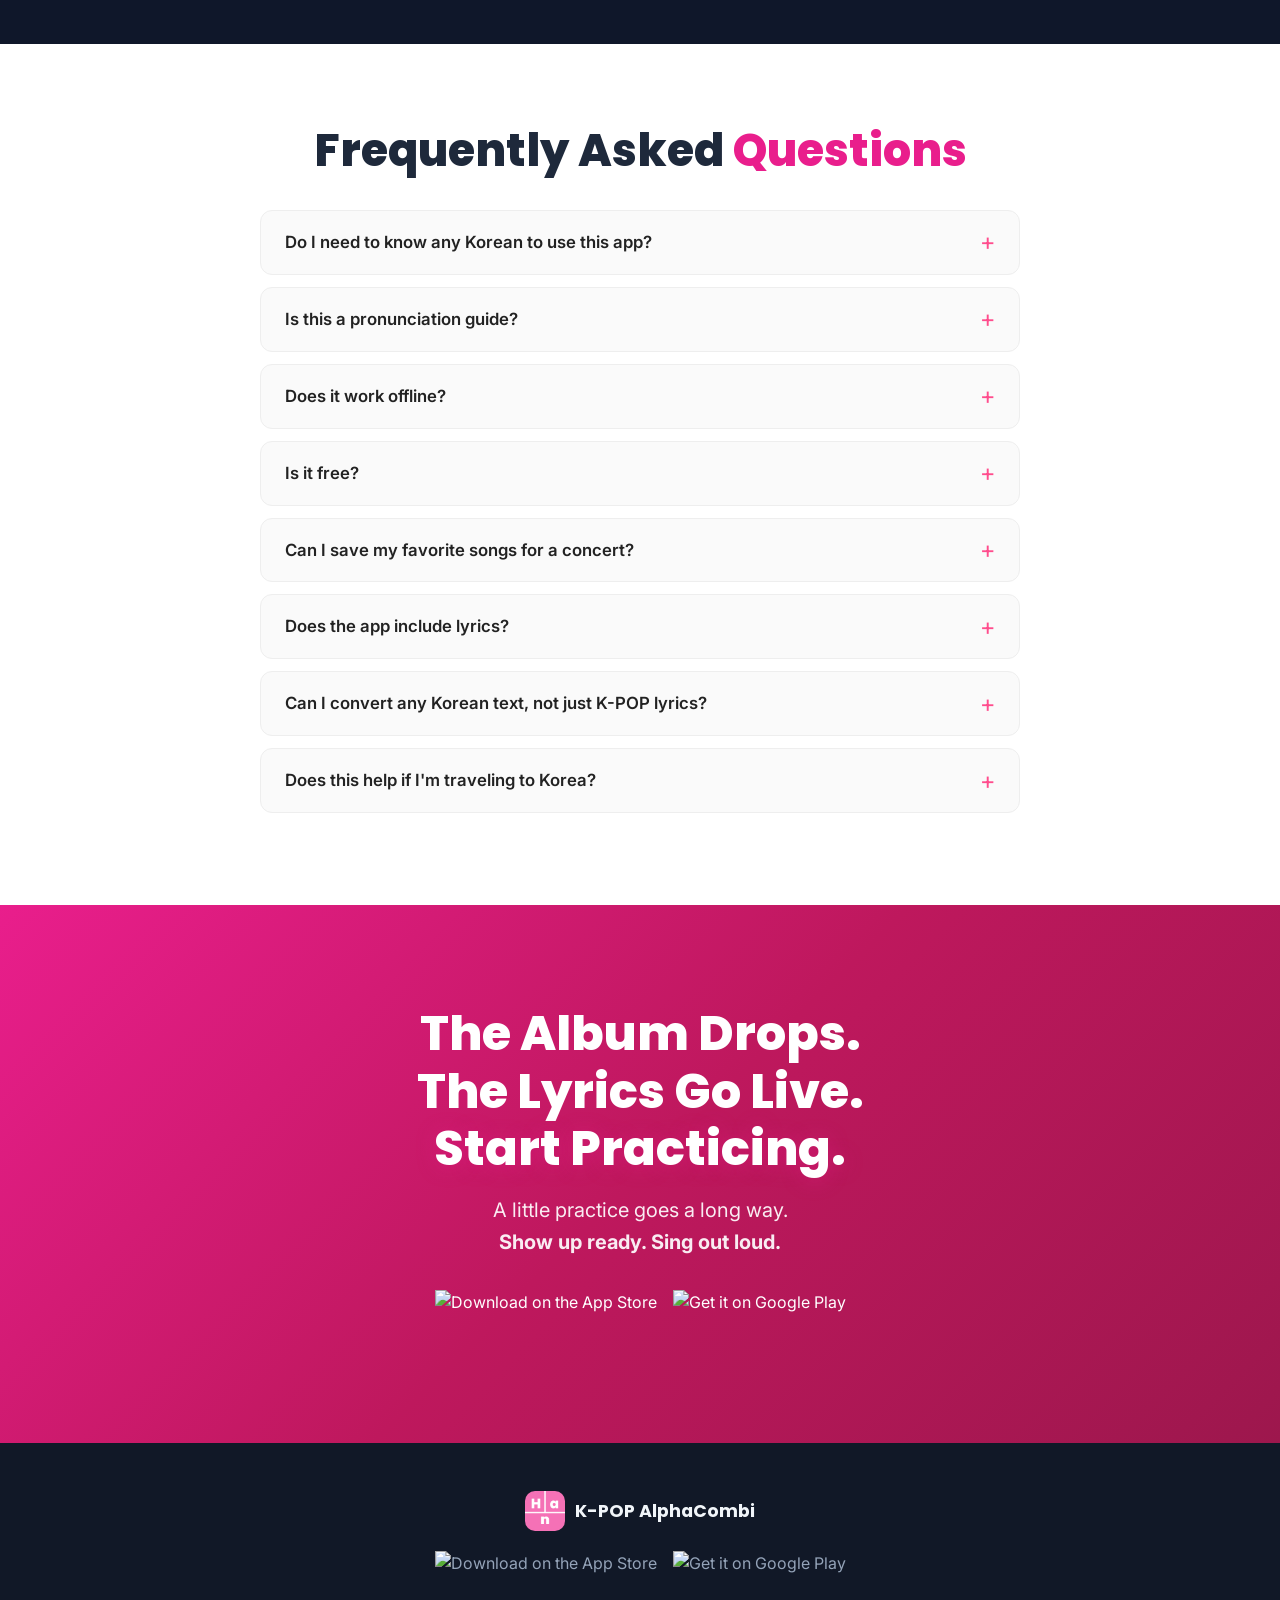
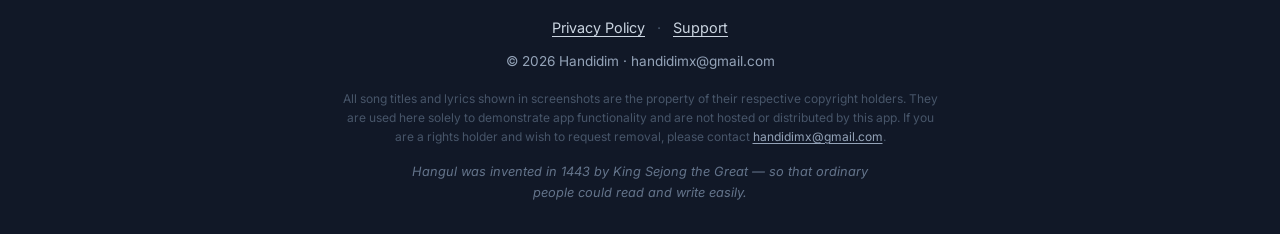
==== commit 62ee881e: "데모 영상 추가, 섹션 색상 교차 정리, FAQ 가사 출처 문구 수정 - Hero 아래에 5초 데모 영상 섹션 추가 (videos/hero-demo.mp4) - 섹션 배경색 dar" ====
--- a/k-alphacombi/index.html
+++ b/k-alphacombi/index.html
@@ -35,7 +35,7 @@
 <body>
 
     <!-- ============================================ -->
-    <!-- SECTION 1: HERO                              -->
+    <!-- SECTION 1: HERO (dark)                       -->
     <!-- ============================================ -->
     <section id="hero" class="hero">
         <div class="hero-overlay"></div>
@@ -73,7 +73,7 @@
     </section>
 
     <!-- ============================================ -->
-    <!-- SECTION 2: PAIN POINT                        -->
+    <!-- SECTION 2: PAIN POINT (white)                -->
     <!-- ============================================ -->
     <section id="pain" class="section section-white">
         <div class="container">
@@ -98,9 +98,26 @@
     </section>
 
     <!-- ============================================ -->
-    <!-- SECTION 3: HOW IT WORKS (2 STEPS)            -->
-    <!-- ============================================ -->
-    <section id="how" class="section section-pink">
+    <!-- SECTION 3: HERO DEMO VIDEO (pink)            -->
+    <!-- ============================================ -->
+    <section id="hero-demo" class="section section-pink hero-demo-section">
+        <div class="container">
+            <h2>From Korean to <span class="accent">readable</span> — in seconds</h2>
+            <p class="section-sub">Paste any Hangul lyrics, tap Convert, and start singing along.</p>
+            <div class="hero-demo-video-wrap">
+                <video class="hero-demo-video" src="videos/hero-demo.mp4" poster="videos/hero-demo-poster.jpg" autoplay
+                    loop muted playsinline preload="metadata"
+                    aria-label="Demo video showing Korean lyrics being converted to AlphaCombi">
+                    Your browser does not support the video tag.
+                </video>
+            </div>
+        </div>
+    </section>
+
+    <!-- ============================================ -->
+    <!-- SECTION 4: HOW IT WORKS - TWO TAPS (white)   -->
+    <!-- ============================================ -->
+    <section id="how" class="section section-white">
         <div class="container">
             <h2>Two Taps. <span class="accent">That's It.</span></h2>
             <p class="section-sub">Paste lyrics, tap Convert, then practice reading along</p>
@@ -112,9 +129,9 @@
     </section>
 
     <!-- ============================================ -->
-    <!-- SECTION 4: SEE INSIDE LETTERS (LEGO)         -->
-    <!-- ============================================ -->
-    <section id="lego" class="section section-white">
+    <!-- SECTION 5: SEE INSIDE LETTERS - LEGO (pink)  -->
+    <!-- ============================================ -->
+    <section id="lego" class="section section-pink">
         <div class="container">
             <h2>See Inside <span class="accent">Korean Letters</span><br>Like <span class="accent">LEGO</span></h2>
             <p class="section-sub">Each letter is assembled from pieces — see how, in alphabet letters you already know.
@@ -128,7 +145,7 @@
     </section>
 
     <!-- ============================================ -->
-    <!-- SECTION 4.5: SEE IT IN ACTION (LIVE DEMO)    -->
+    <!-- SECTION 6: SEE IT IN ACTION (white)          -->
     <!-- ============================================ -->
     <section id="demo" class="section section-white">
         <div class="container">
@@ -182,7 +199,7 @@
     </section>
 
     <!-- ============================================ -->
-    <!-- SECTION 5: SYNC SCROLL                       -->
+    <!-- SECTION 7: SYNC SCROLL (pink)                -->
     <!-- ============================================ -->
     <section id="sync" class="section section-pink">
         <div class="container">
@@ -197,7 +214,7 @@
     </section>
 
     <!-- ============================================ -->
-    <!-- SECTION 6: CONCERT-READY FEATURES            -->
+    <!-- SECTION 8: CONCERT-READY FEATURES (white)    -->
     <!-- ============================================ -->
     <section id="features" class="section section-white">
         <div class="container">
@@ -222,7 +239,8 @@
                     <h3>Hear & Sound Hints</h3>
                     <p><strong>Tap</strong> an AlphaCombi box to hear it. <strong>Hold</strong> for a tooltip hint.
                         <strong>Tap ⓘ</strong>
-                        for the full pronunciation chart based on English sounds.</p>
+                        for the full pronunciation chart based on English sounds.
+                    </p>
                 </div>
                 <div class="feature-card feature-card-wide">
                     <div class="feature-img-wrap feature-img-dual">
@@ -257,7 +275,7 @@
     </section>
 
     <!-- ============================================ -->
-    <!-- SECTION 7: CONCERT CALENDAR                  -->
+    <!-- SECTION 9: CONCERT CALENDAR (dark)           -->
     <!-- ============================================ -->
     <section id="calendar" class="section section-dark">
         <div class="calendar-bg"></div>
@@ -1169,7 +1187,7 @@
     </section>
 
     <!-- ============================================ -->
-    <!-- SECTION 8: FAQ                               -->
+    <!-- SECTION 10: FAQ (white)                      -->
     <!-- ============================================ -->
     <section id="faq" class="section section-white">
         <div class="container">
@@ -1206,9 +1224,11 @@
                 </details>
                 <details class="faq-item">
                     <summary>Does the app include lyrics?</summary>
-                    <p>No. AlphaCombi is a <strong>converter</strong>, not a lyrics database. You paste lyrics from your
-                        favorite source (Genius, Melon, Naver, etc.), and the app converts them. Tap the globe icon
-                        inside the app to search lyrics on the web.</p>
+                    <p>No. AlphaCombi is a <strong>converter</strong>, not a lyrics database. You paste lyrics from any
+                        source you like —
+                        the app even has a built-in search via <strong>LRCLIB</strong> and <strong>Google</strong> (tap
+                        the globe icon) to
+                        help you find Korean lyrics fast. Then it converts them.</p>
                 </details>
                 <details class="faq-item">
                     <summary>Can I convert any Korean text, not just K-POP lyrics?</summary>
@@ -1229,7 +1249,7 @@
     </section>
 
     <!-- ============================================ -->
-    <!-- SECTION 9: FINAL CTA                         -->
+    <!-- SECTION 11: FINAL CTA (gradient)             -->
     <!-- ============================================ -->
     <section id="cta" class="section section-cta">
         <div class="container">
@@ -1255,7 +1275,7 @@
     </section>
 
     <!-- ============================================ -->
-    <!-- SECTION 10: FOOTER                           -->
+    <!-- FOOTER                                       -->
     <!-- ============================================ -->
     <footer class="footer">
         <div class="container">
--- a/k-alphacombi/style.css
+++ b/k-alphacombi/style.css
@@ -1148,4 +1148,35 @@
         padding: 0;
         display: block;
     }
+}
+
+/* ============================================ */
+/* Hero Demo Video Section                      */
+/* ============================================ */
+.hero-demo-section {
+    padding: 64px 0;
+}
+
+.hero-demo-video-wrap {
+    max-width: 360px;
+    margin: 32px auto 0;
+    border-radius: 28px;
+    overflow: hidden;
+    box-shadow: 0 20px 60px rgba(0, 0, 0, 0.18);
+    background: #000;
+    aspect-ratio: 720 / 1566;
+}
+
+.hero-demo-video {
+    width: 100%;
+    height: 100%;
+    display: block;
+    object-fit: cover;
+}
+
+@media (max-width: 480px) {
+    .hero-demo-video-wrap {
+        max-width: 280px;
+        border-radius: 24px;
+    }
 }
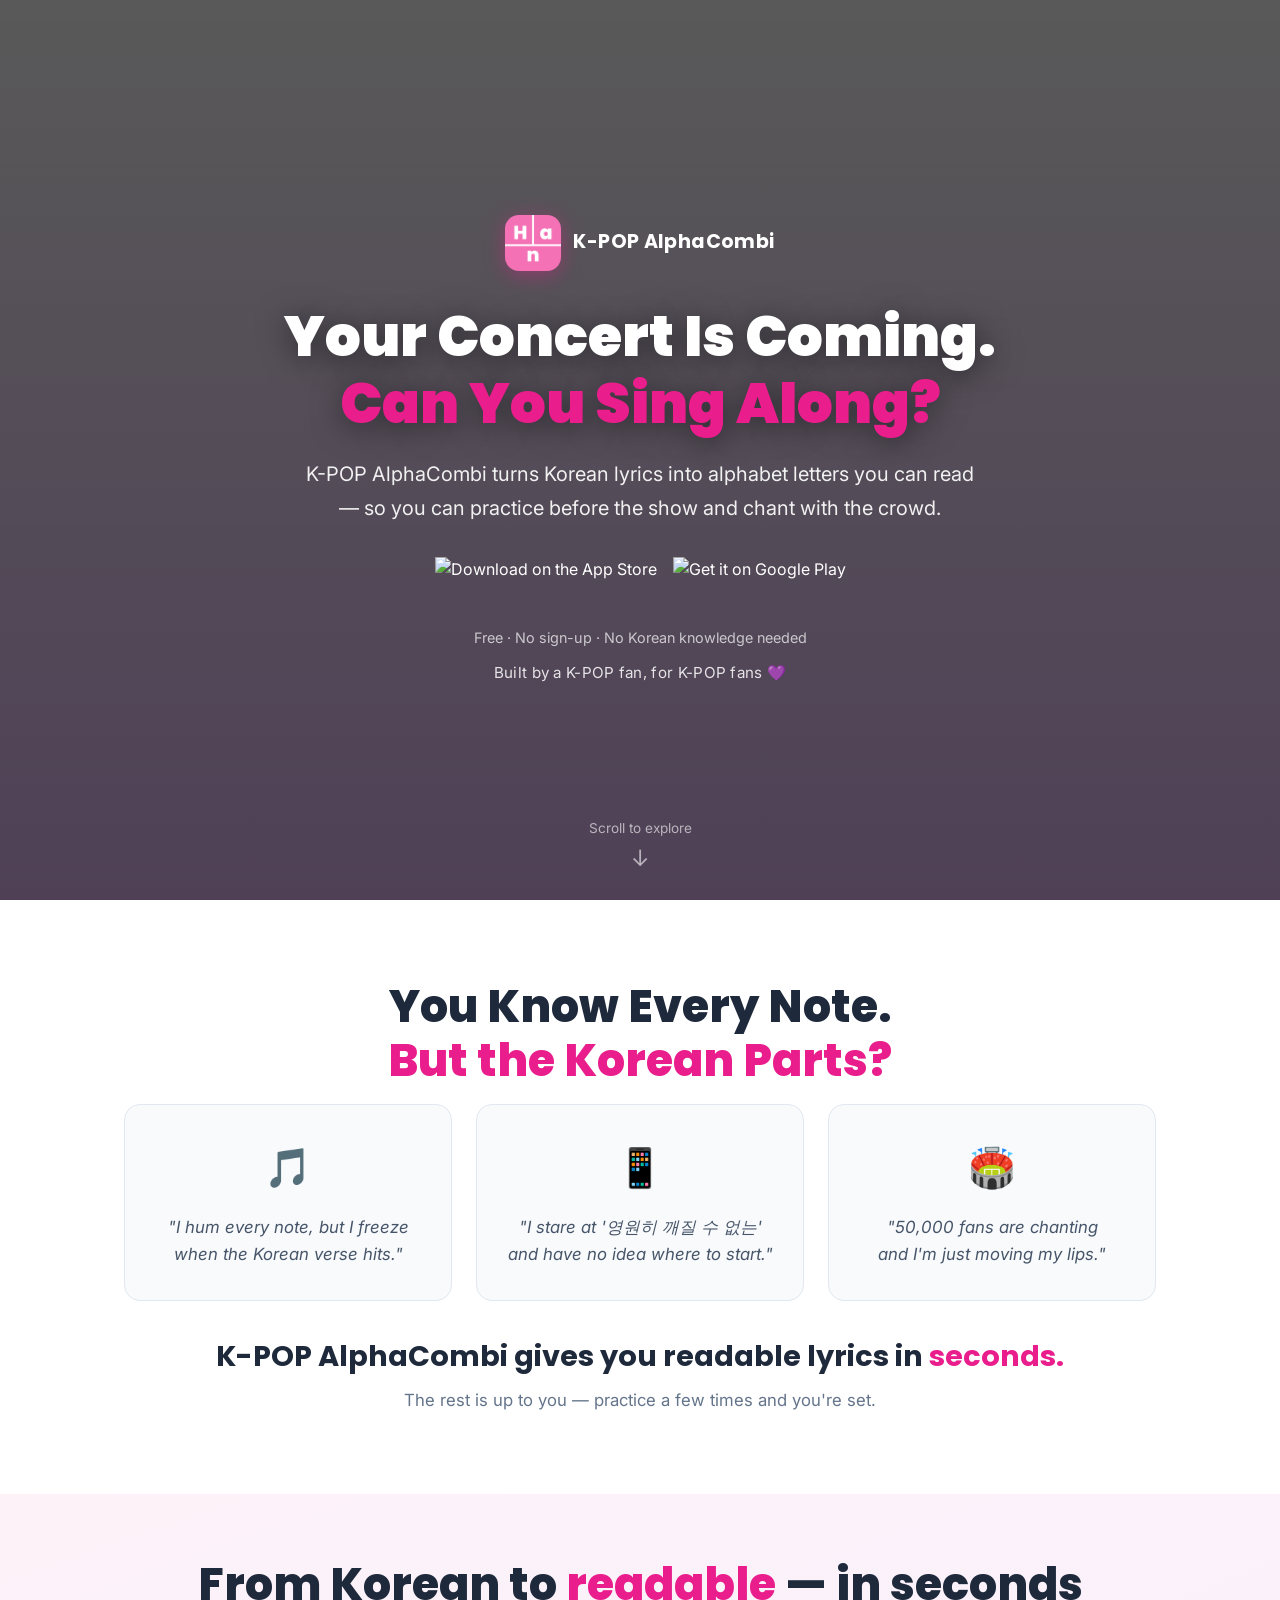
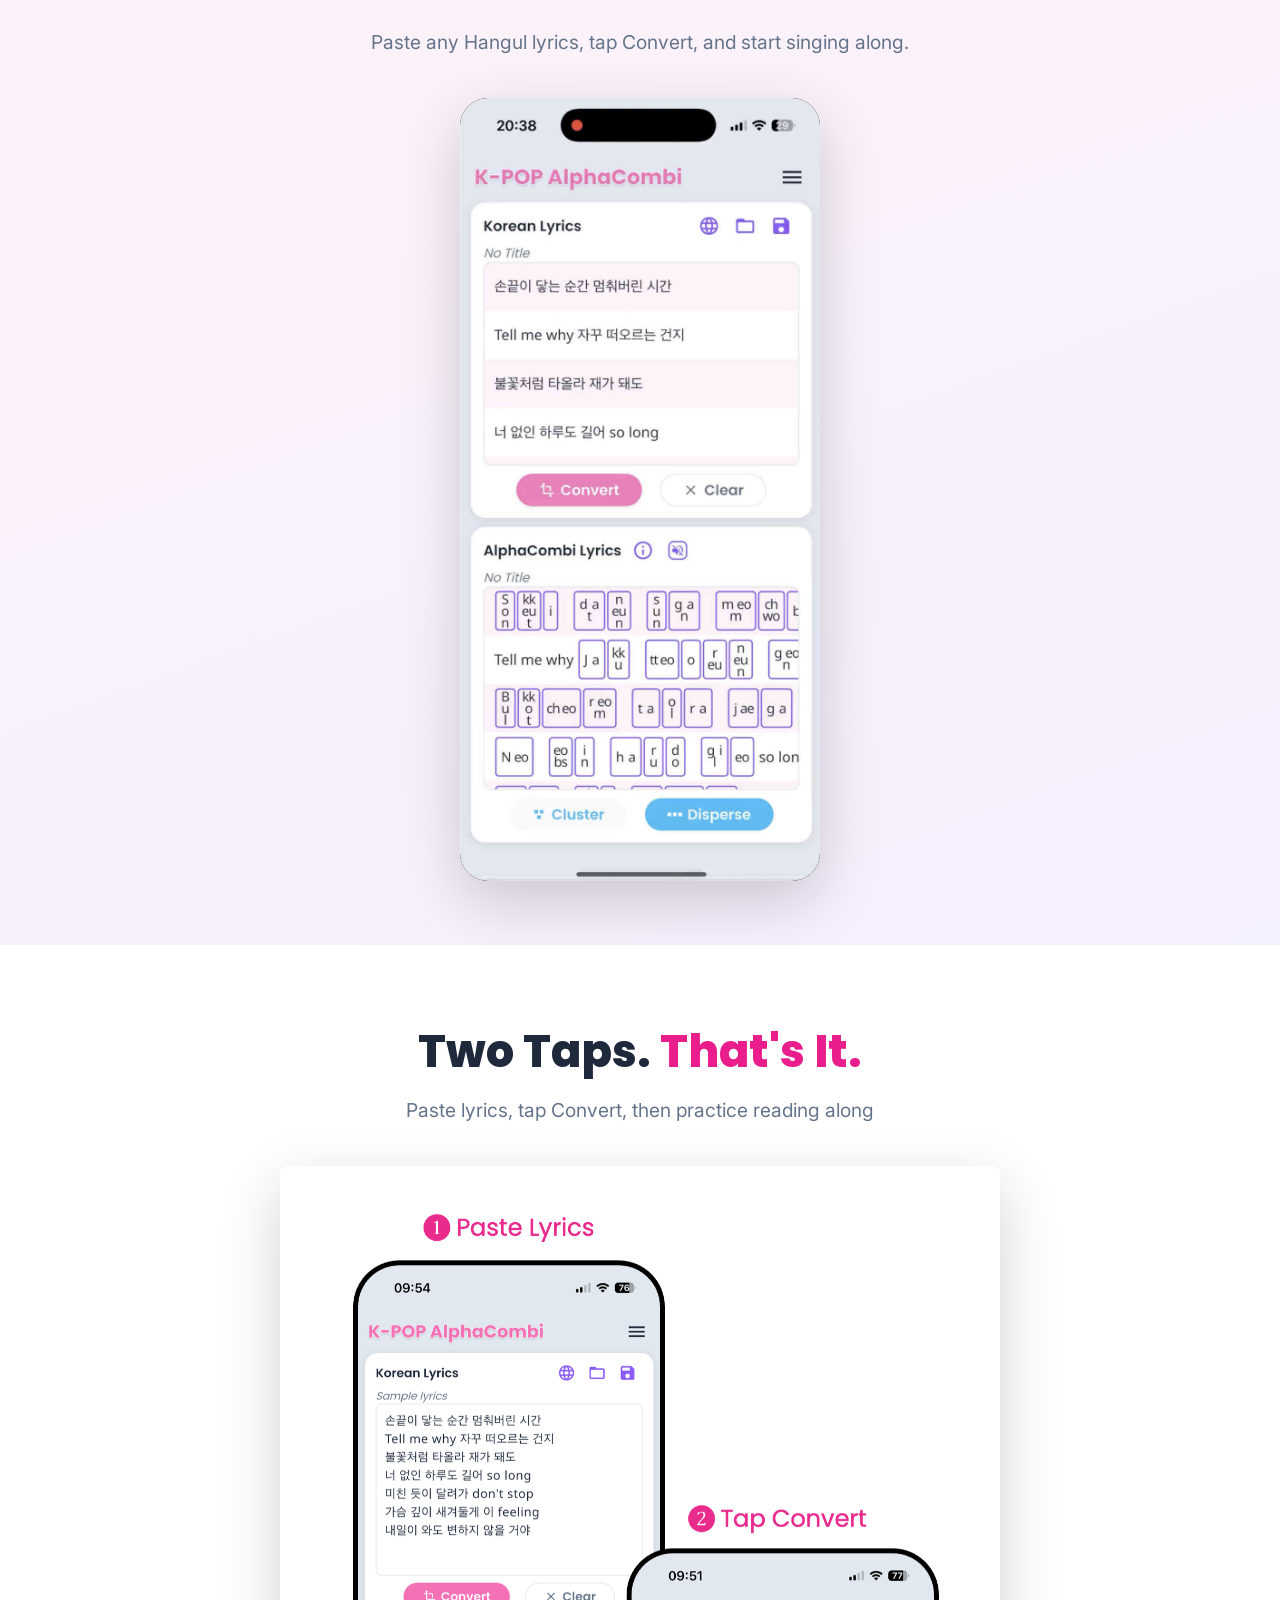
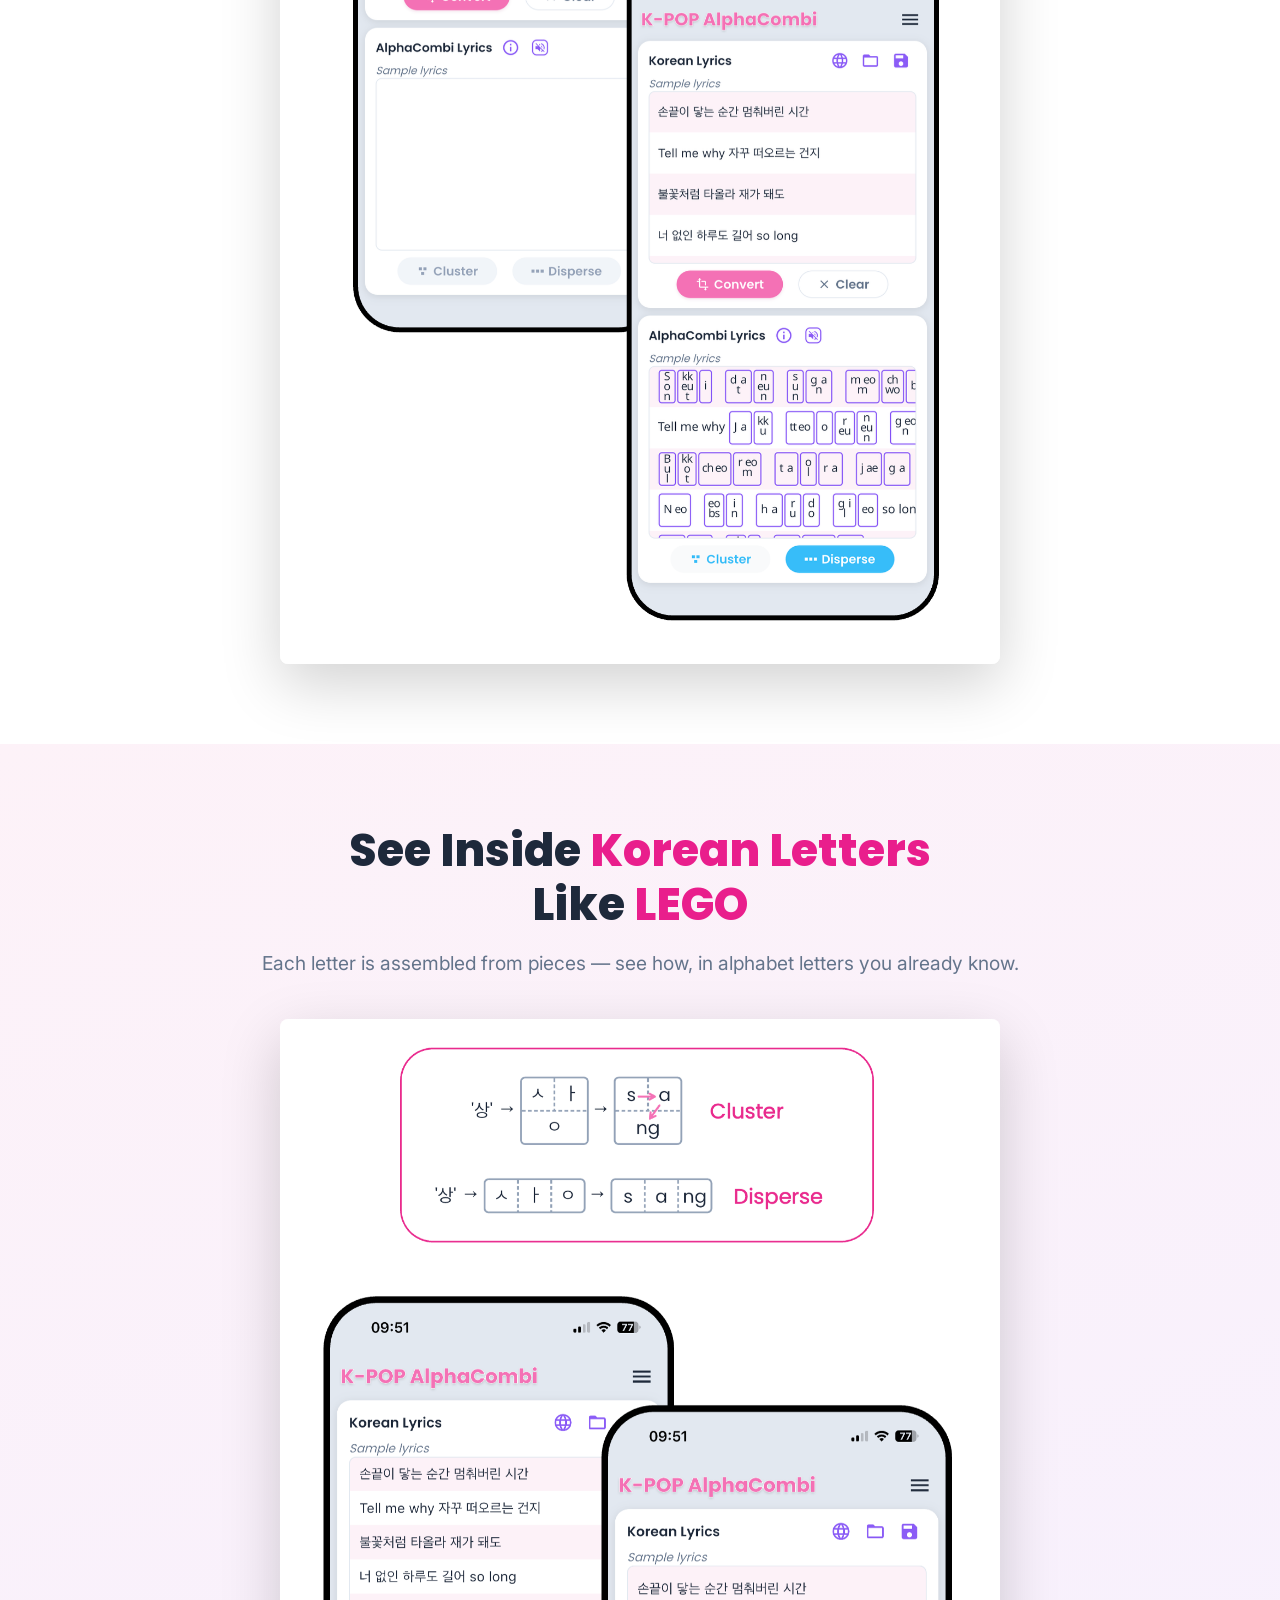
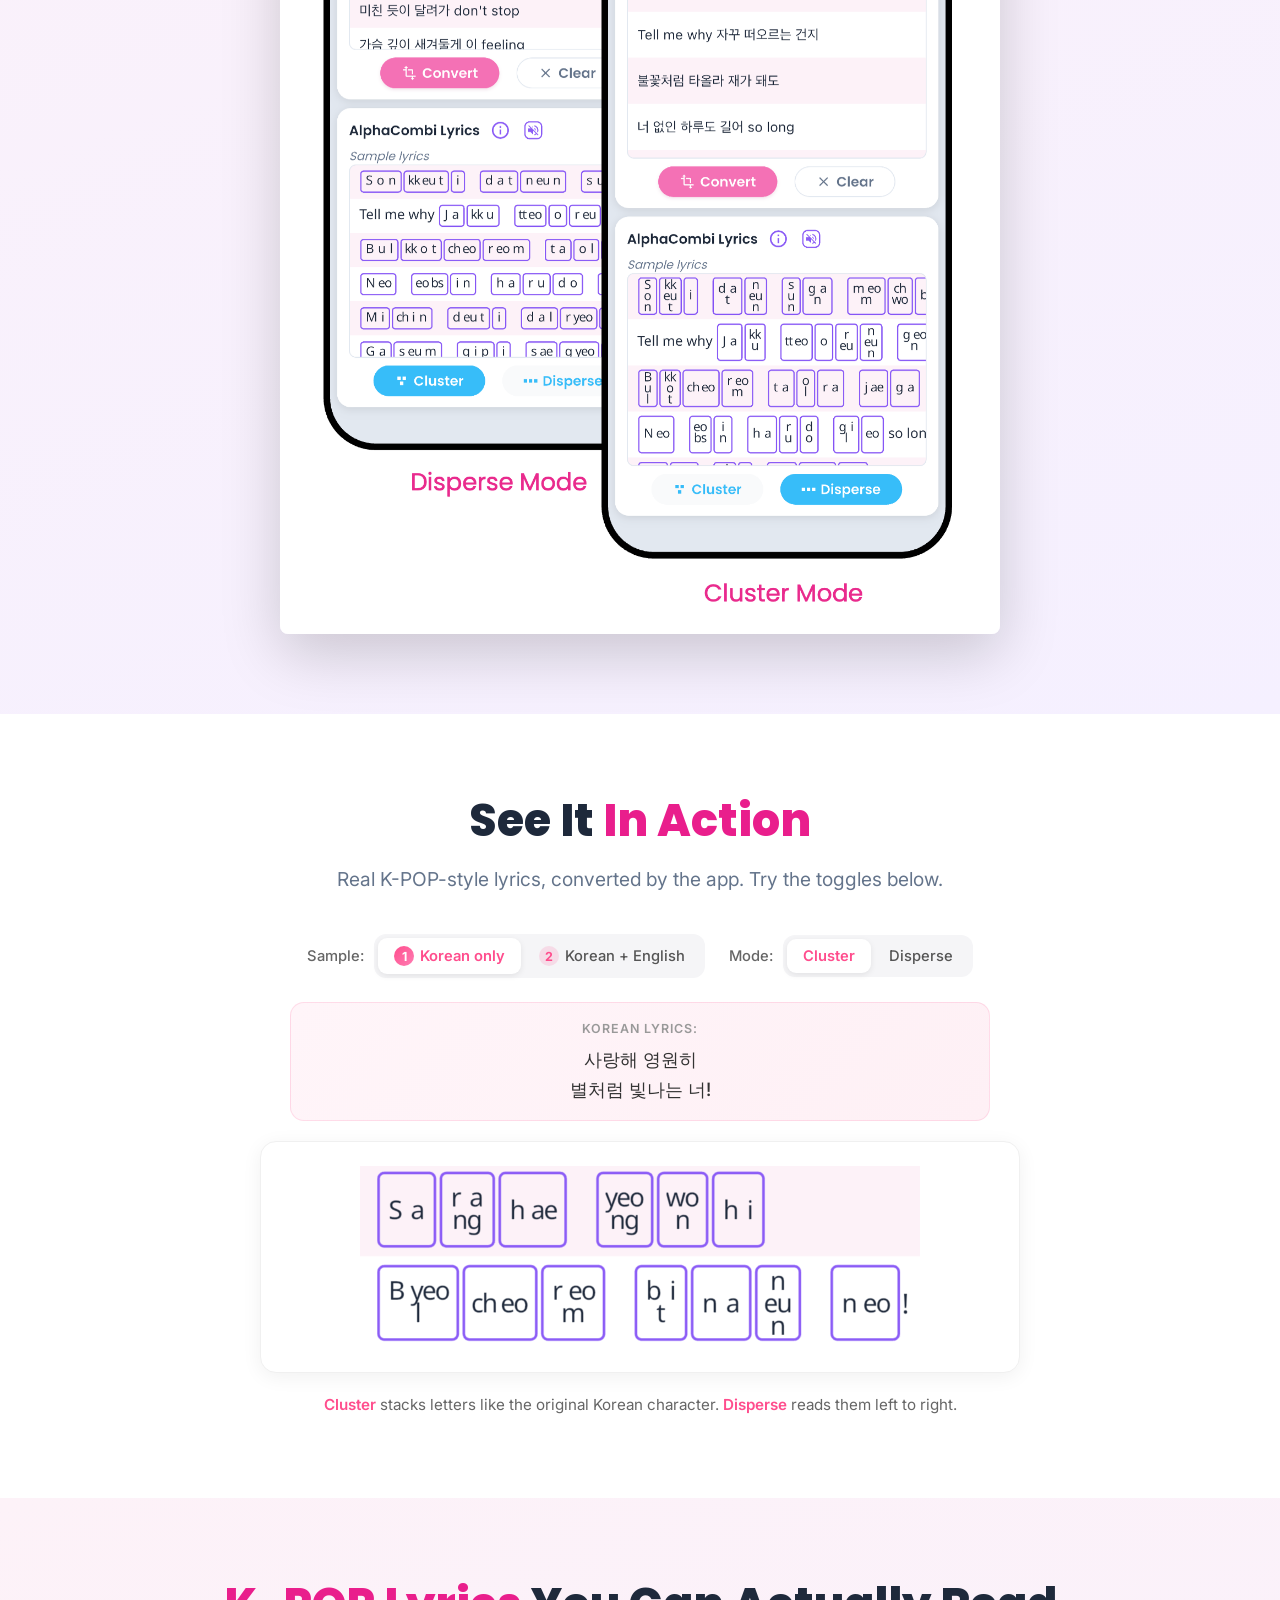
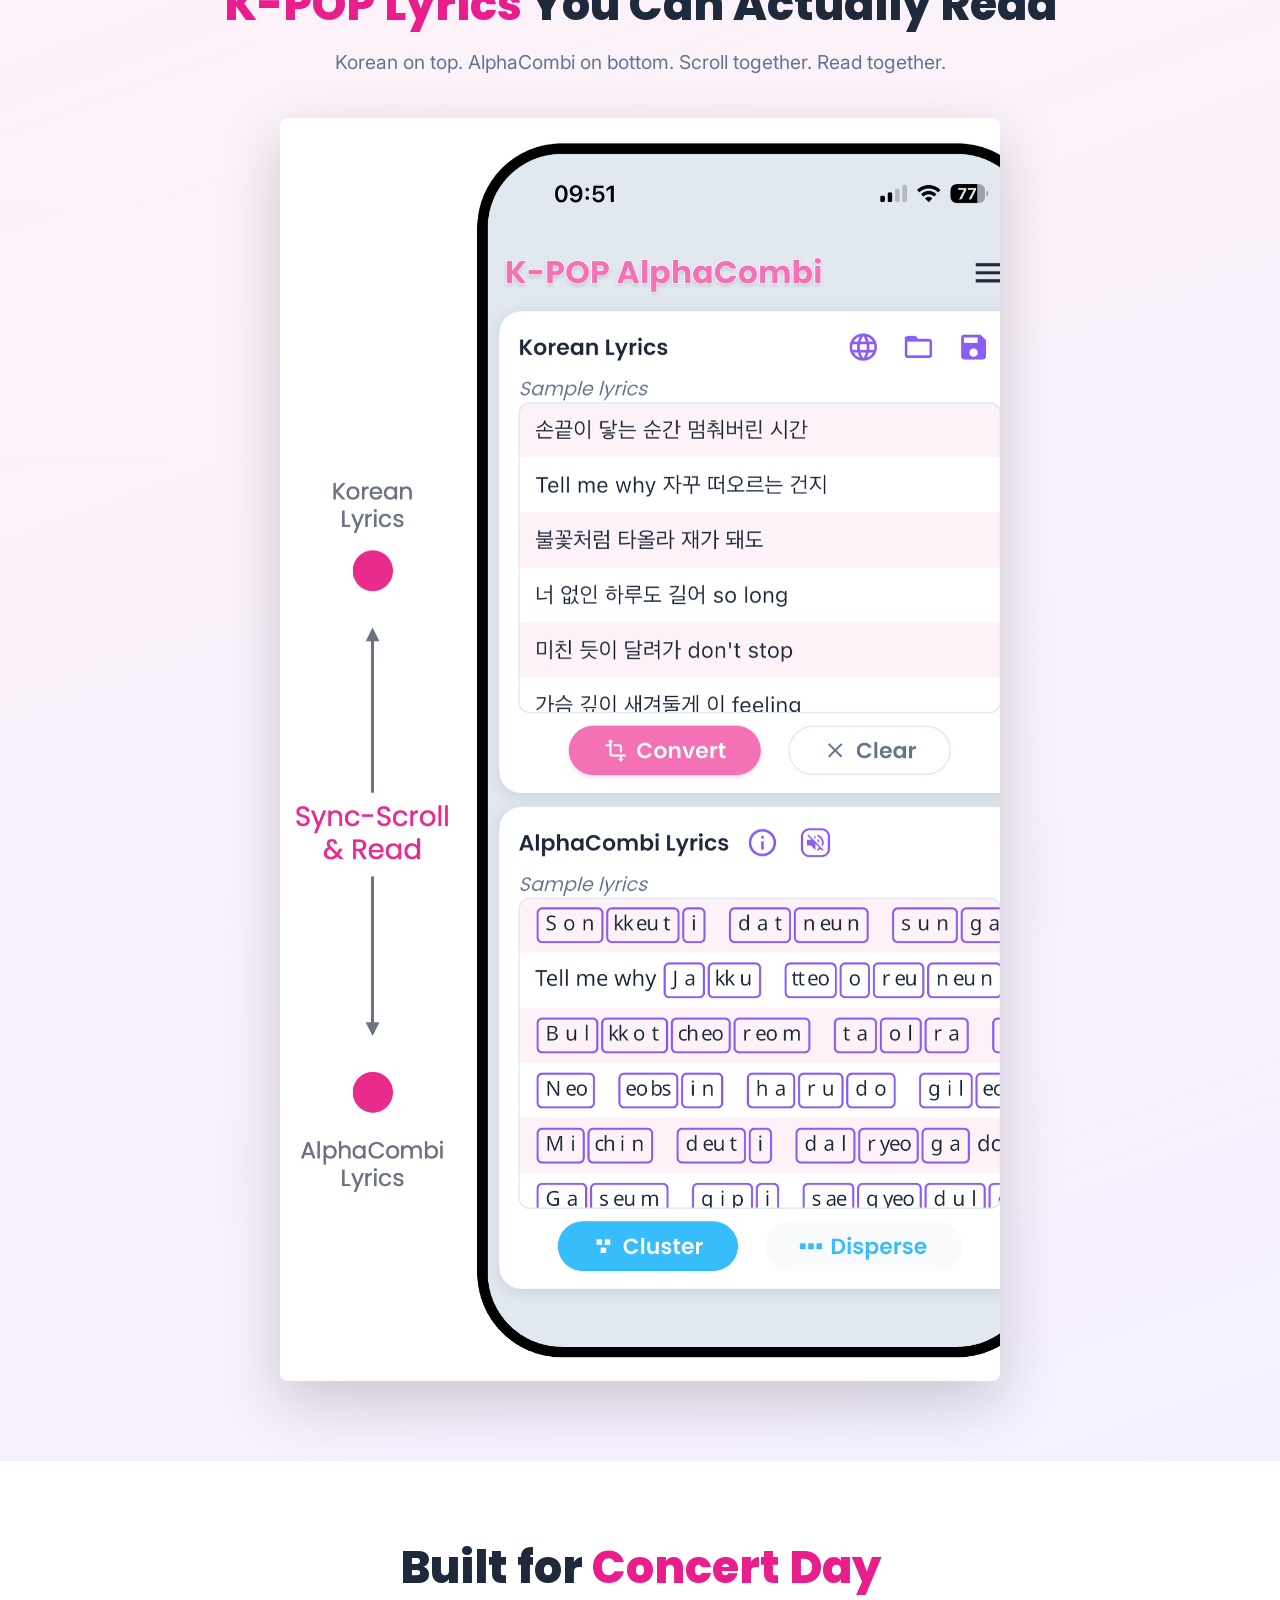
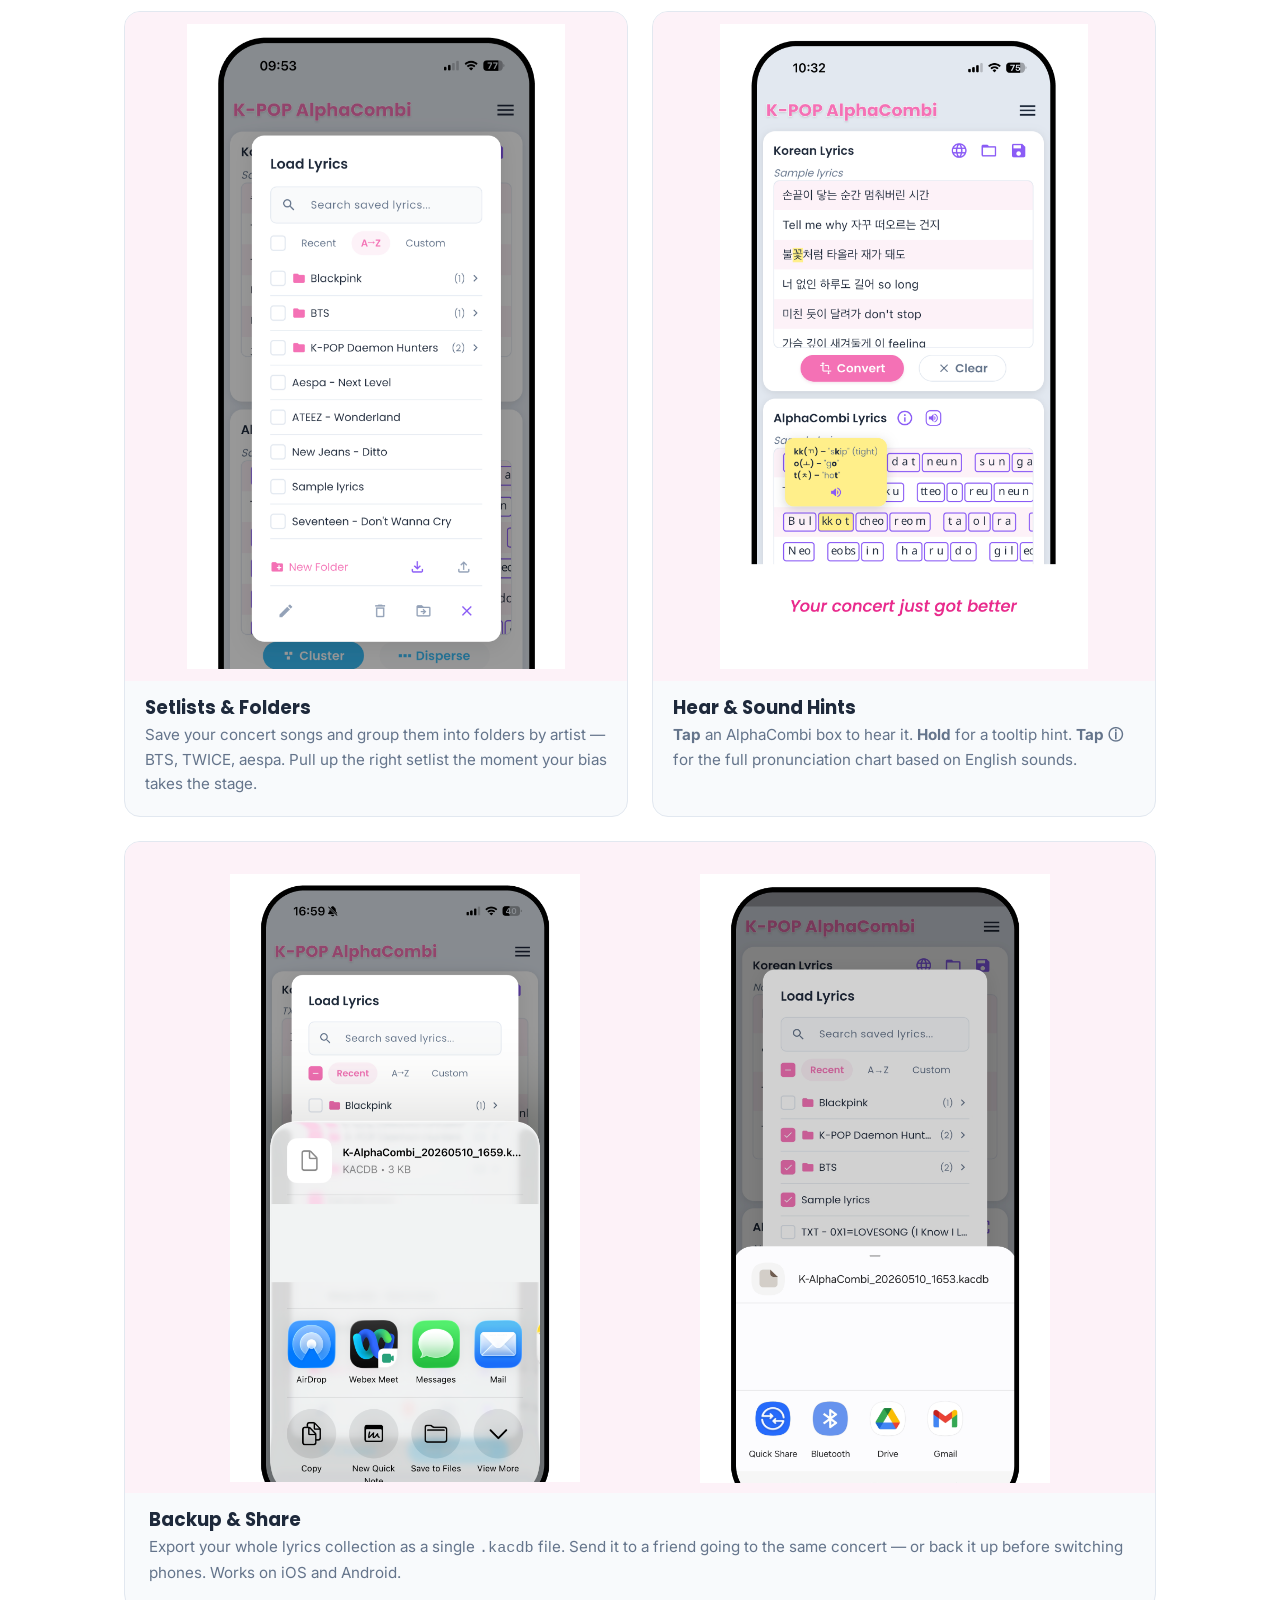
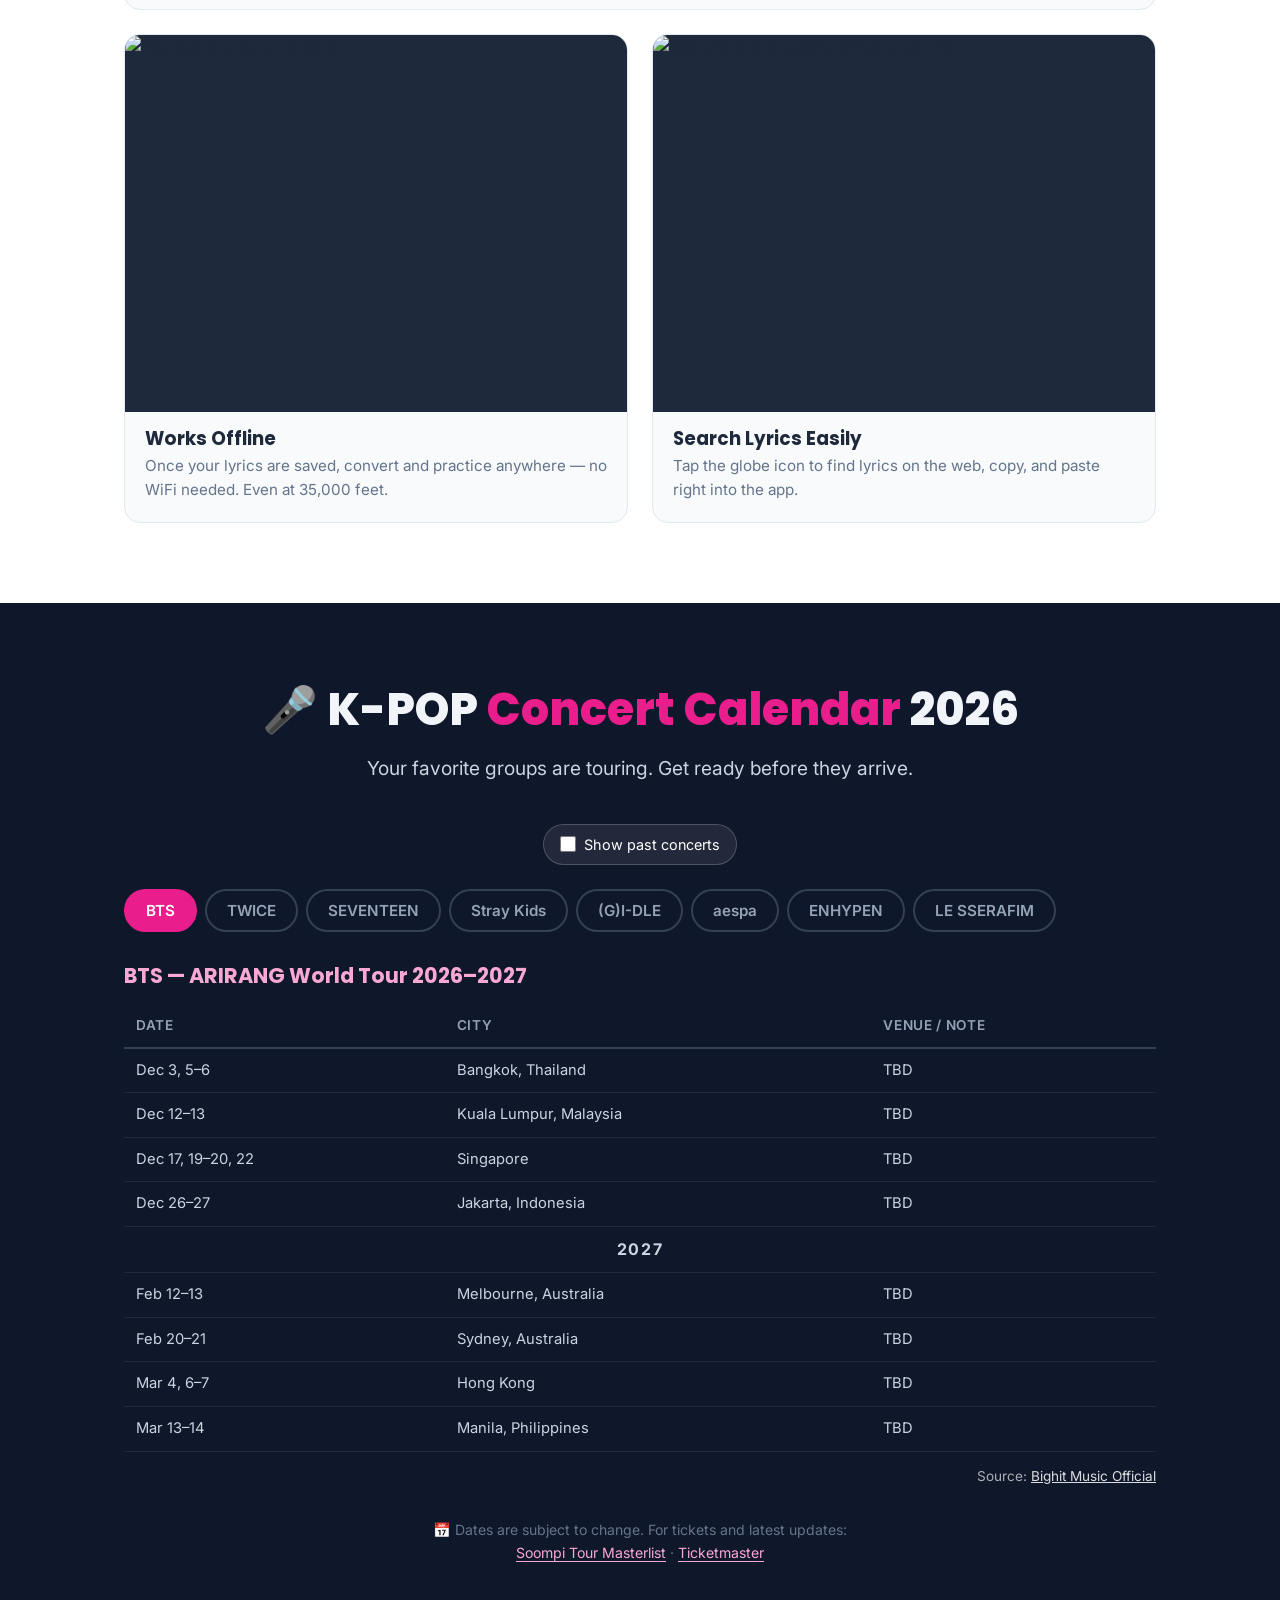
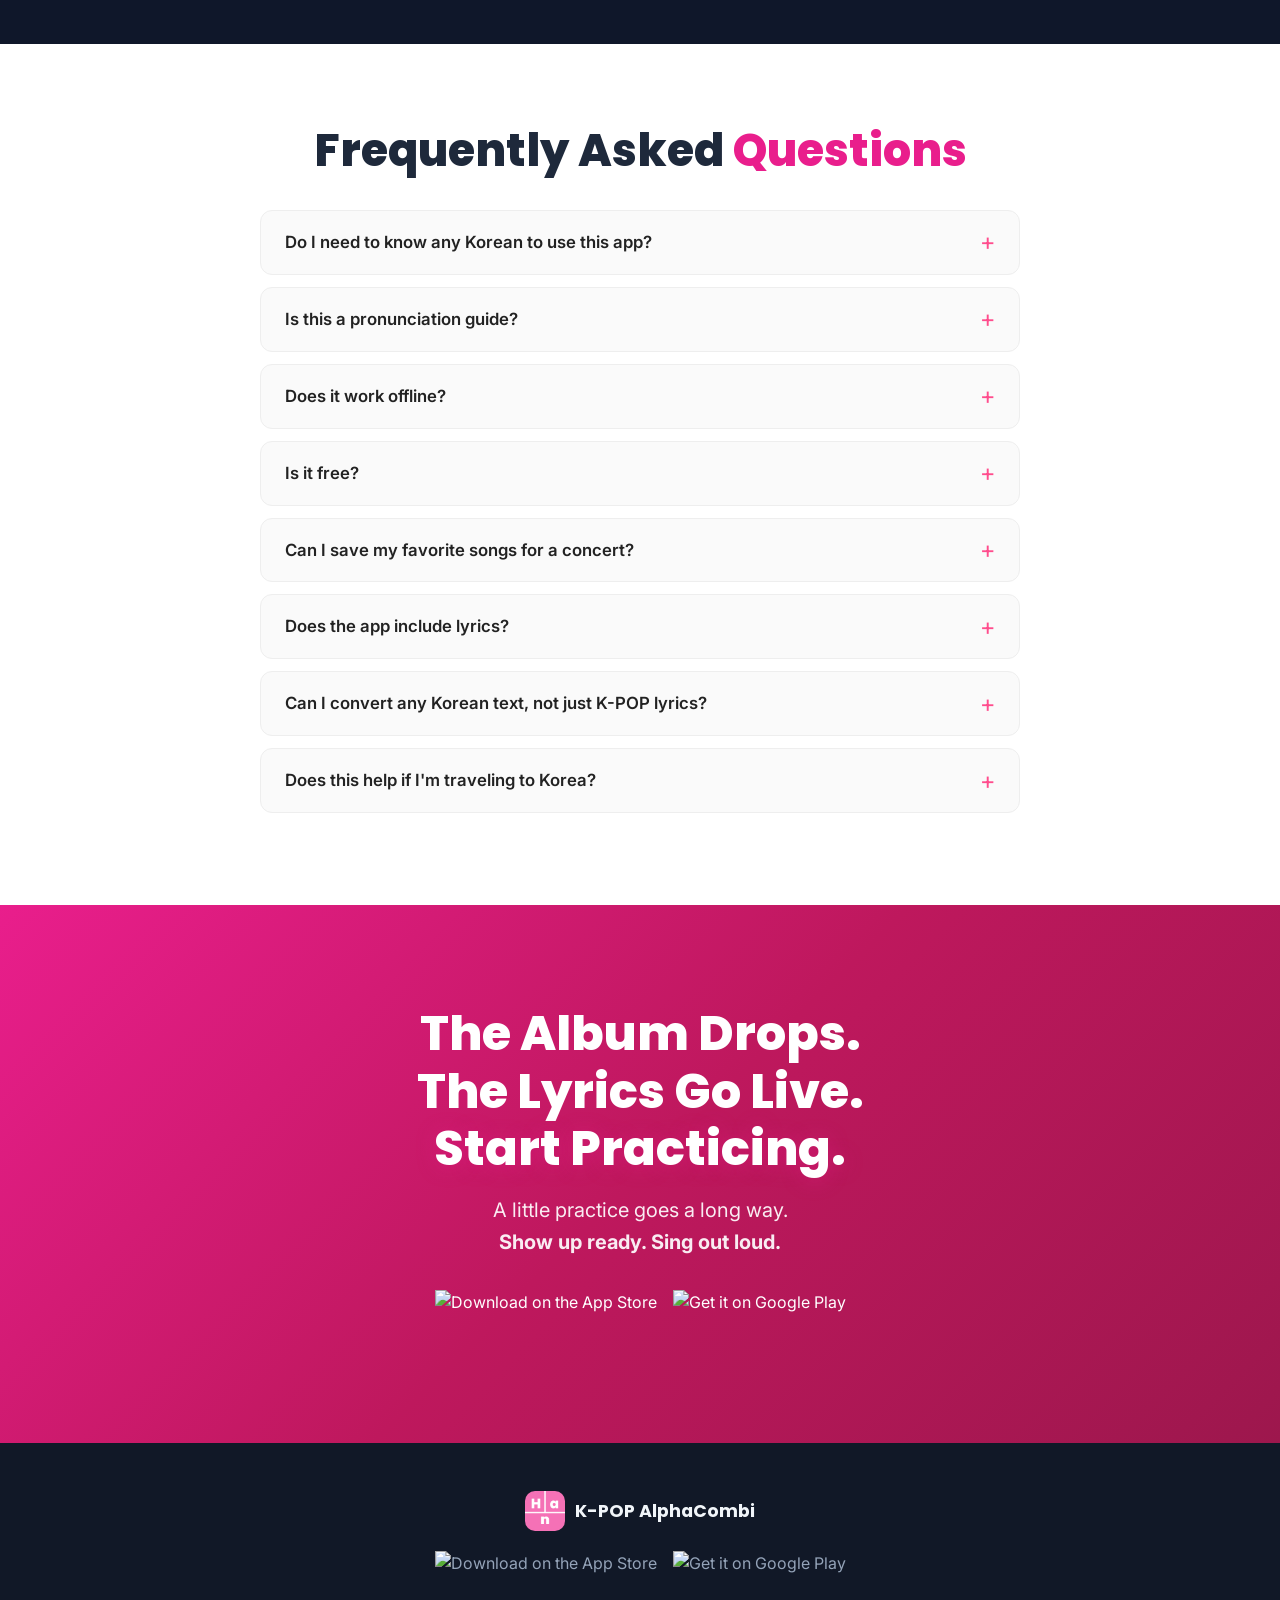
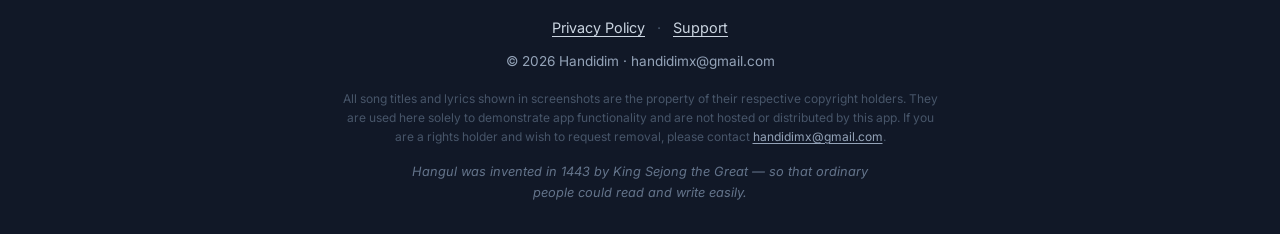
==== commit 7847d3f1: "Korean block -> Korean character, iOS의 scan text 기능을 Q&A 마지막 2개 항목에 반영함" ====
--- a/k-alphacombi/index.html
+++ b/k-alphacombi/index.html
@@ -192,7 +192,7 @@
             </div>
 
             <p class="demo-caption">
-                <strong>Cluster</strong> stacks letters like the original Korean block.
+                <strong>Cluster</strong> stacks letters like the original Korean character.
                 <strong>Disperse</strong> reads them left to right.
             </p>
         </div>
@@ -1233,16 +1233,22 @@
                 <details class="faq-item">
                     <summary>Can I convert any Korean text, not just K-POP lyrics?</summary>
                     <p>Yes — any Hangul works. Drama subtitles, Korean Twitter posts, K-novel quotes, even random Korean
-                        text you
-                        spotted online. If it's written in Hangul, AlphaCombi turns it into letters you can read.</p>
+                        text you spotted online. If it's written in Hangul, AlphaCombi turns it into letters you can
+                        read.</p>
+                    <p>📸 <strong>iPhone tip:</strong> Hangul on paper, a menu, or a sign? On iOS 16 or later, tap and
+                        hold
+                        inside any text field and choose <strong>Scan Text</strong>. Point your camera at the Korean
+                        text and
+                        it drops straight into K-AlphaCombi app — no typing needed.</p>
                 </details>
                 <details class="faq-item">
                     <summary>Does this help if I'm traveling to Korea?</summary>
                     <p>Many fans use it that way. Save useful phrases (greetings, food orders, directions) before your
-                        trip, then
-                        practice reading street signs, menus, and station names. You won't understand every word — but
-                        reading Hangul
-                        out loud is a small superpower in Korea.</p>
+                        trip, then practice reading street signs, menus, and station names. You won't understand every
+                        word — but
+                        reading Hangul out loud is a small superpower in Korea.</p>
+                    <p><em>Tip: iPhone's built-in Scan Text (see above) makes capturing signs and menus instant.</em>
+                    </p>
                 </details>
             </div>
         </div>
--- a/k-alphacombi/style.css
+++ b/k-alphacombi/style.css
@@ -410,7 +410,7 @@
 /* Calendar Tabs */
 .calendar-tabs {
     display: flex;
-    justify-content: center;
+    justify-content: flex-start;
     flex-wrap: wrap;
     gap: 8px;
     margin-bottom: 32px;
@@ -432,6 +432,28 @@
 .cal-tab:hover {
     border-color: #E91E8C;
     color: #E91E8C;
+}
+
+.cal-tab:focus {
+    outline: none;
+}
+
+.cal-tab:focus-visible {
+    outline: 2px solid #E91E8C;
+    outline-offset: 2px;
+}
+
+/* 모바일에서 hover sticky 방지 */
+@media (hover: none) {
+    .cal-tab:hover {
+        border-color: #334155;
+        color: #94A3B8;
+    }
+
+    .cal-tab.active:hover {
+        border-color: #E91E8C;
+        color: #fff;
+    }
 }
 
 .cal-tab.active {
@@ -1109,20 +1131,33 @@
     }
 }
 
+/* Backup & Share card - mobile (under 768px) */
+.feature-card-wide .feature-img-wrap.feature-img-dual {
+    aspect-ratio: auto;
+    padding: 20px 12px;
+    gap: 12px;
+    background: #FDF2F8;
+}
+
+.feature-card-wide .feature-img-wrap.feature-img-dual .feature-img {
+    width: 48%;
+    max-width: 160px;
+    height: auto;
+}
+
 /* Wide card spans 2 columns on tablet/desktop */
 @media (min-width: 768px) {
     .feature-card-wide {
         grid-column: span 2;
         align-self: start;
         padding: 0;
-        border: none;
     }
 
     .feature-card-wide .feature-img-wrap.feature-img-dual {
         aspect-ratio: auto;
         width: 100%;
         max-width: none;
-        padding: 32px 24px 0;
+        padding: 32px 24px 10px;
         margin: 0;
         background: #FDF2F8;
         gap: 120px;
@@ -1132,7 +1167,7 @@
     .feature-card-wide h3 {
         padding-left: 24px;
         padding-right: 24px;
-        margin-top: 12px;
+        margin-top: 0px;
     }
 
     .feature-card-wide p {
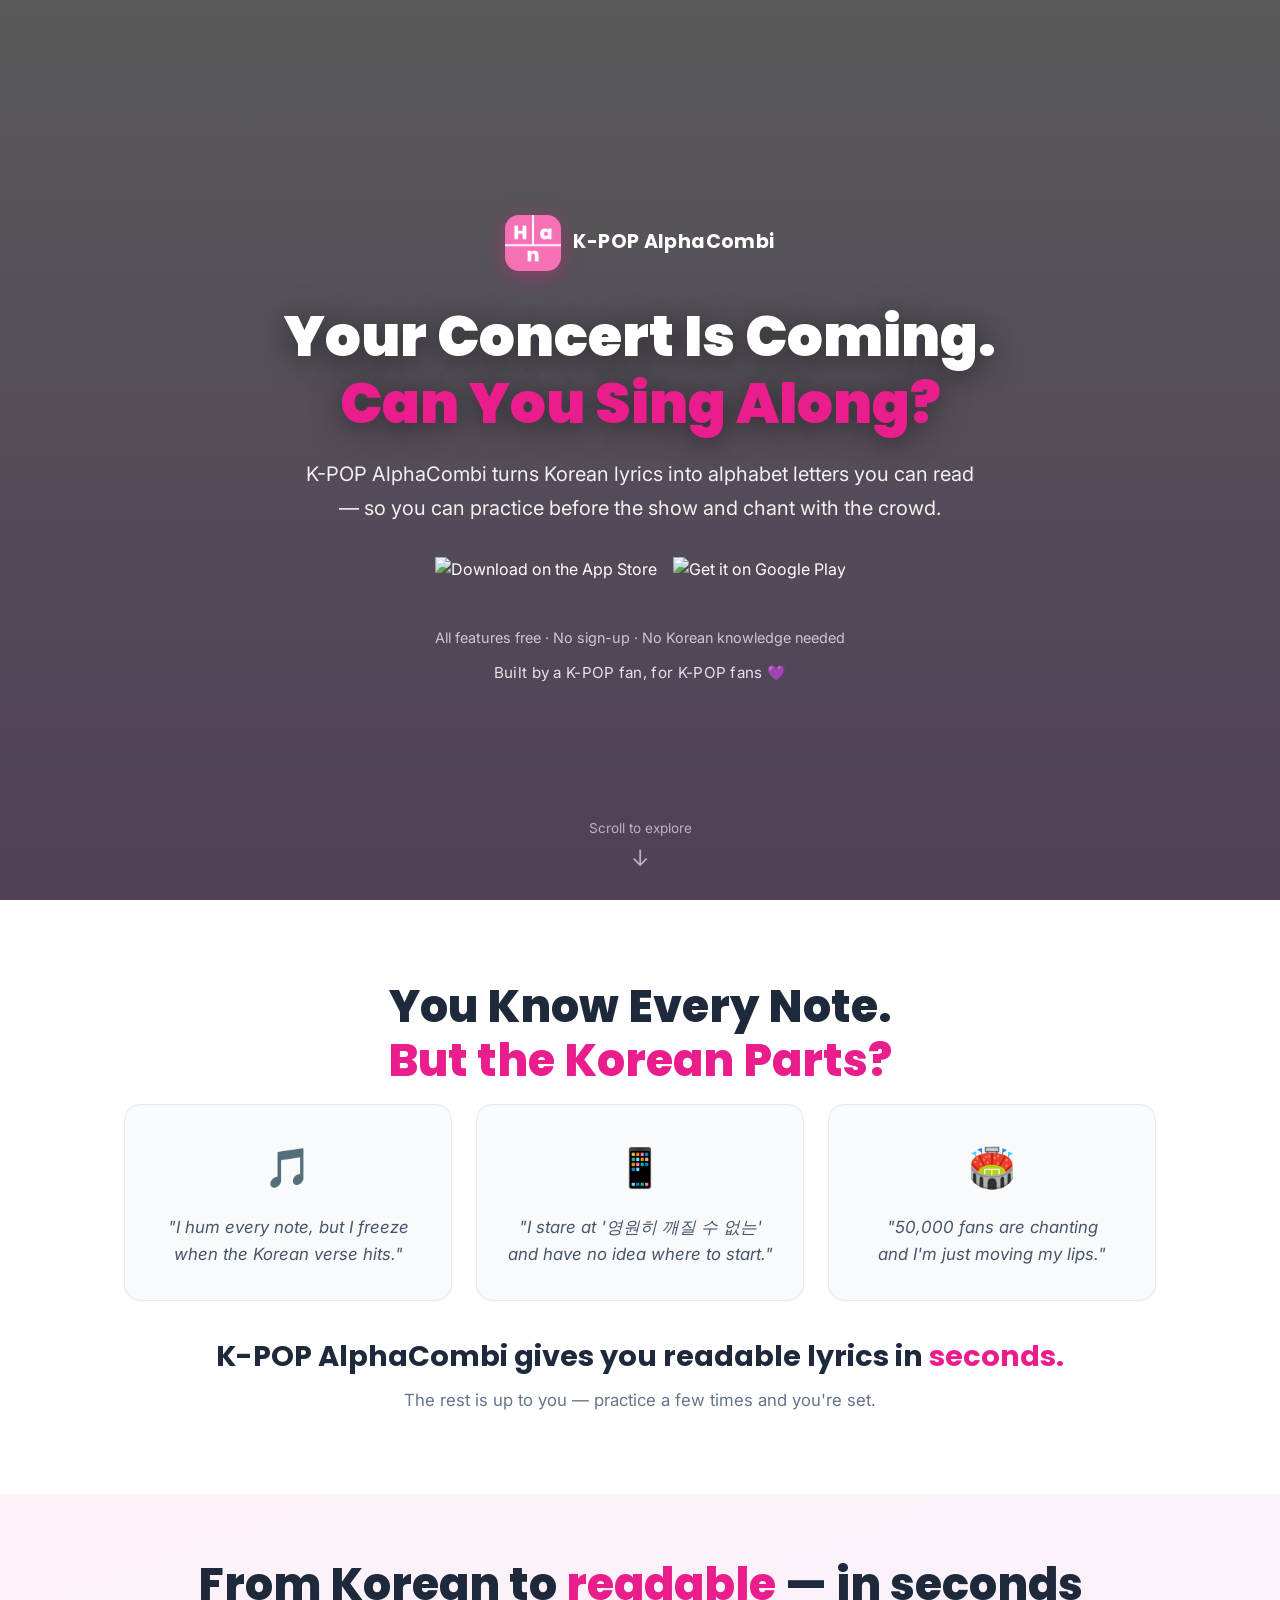
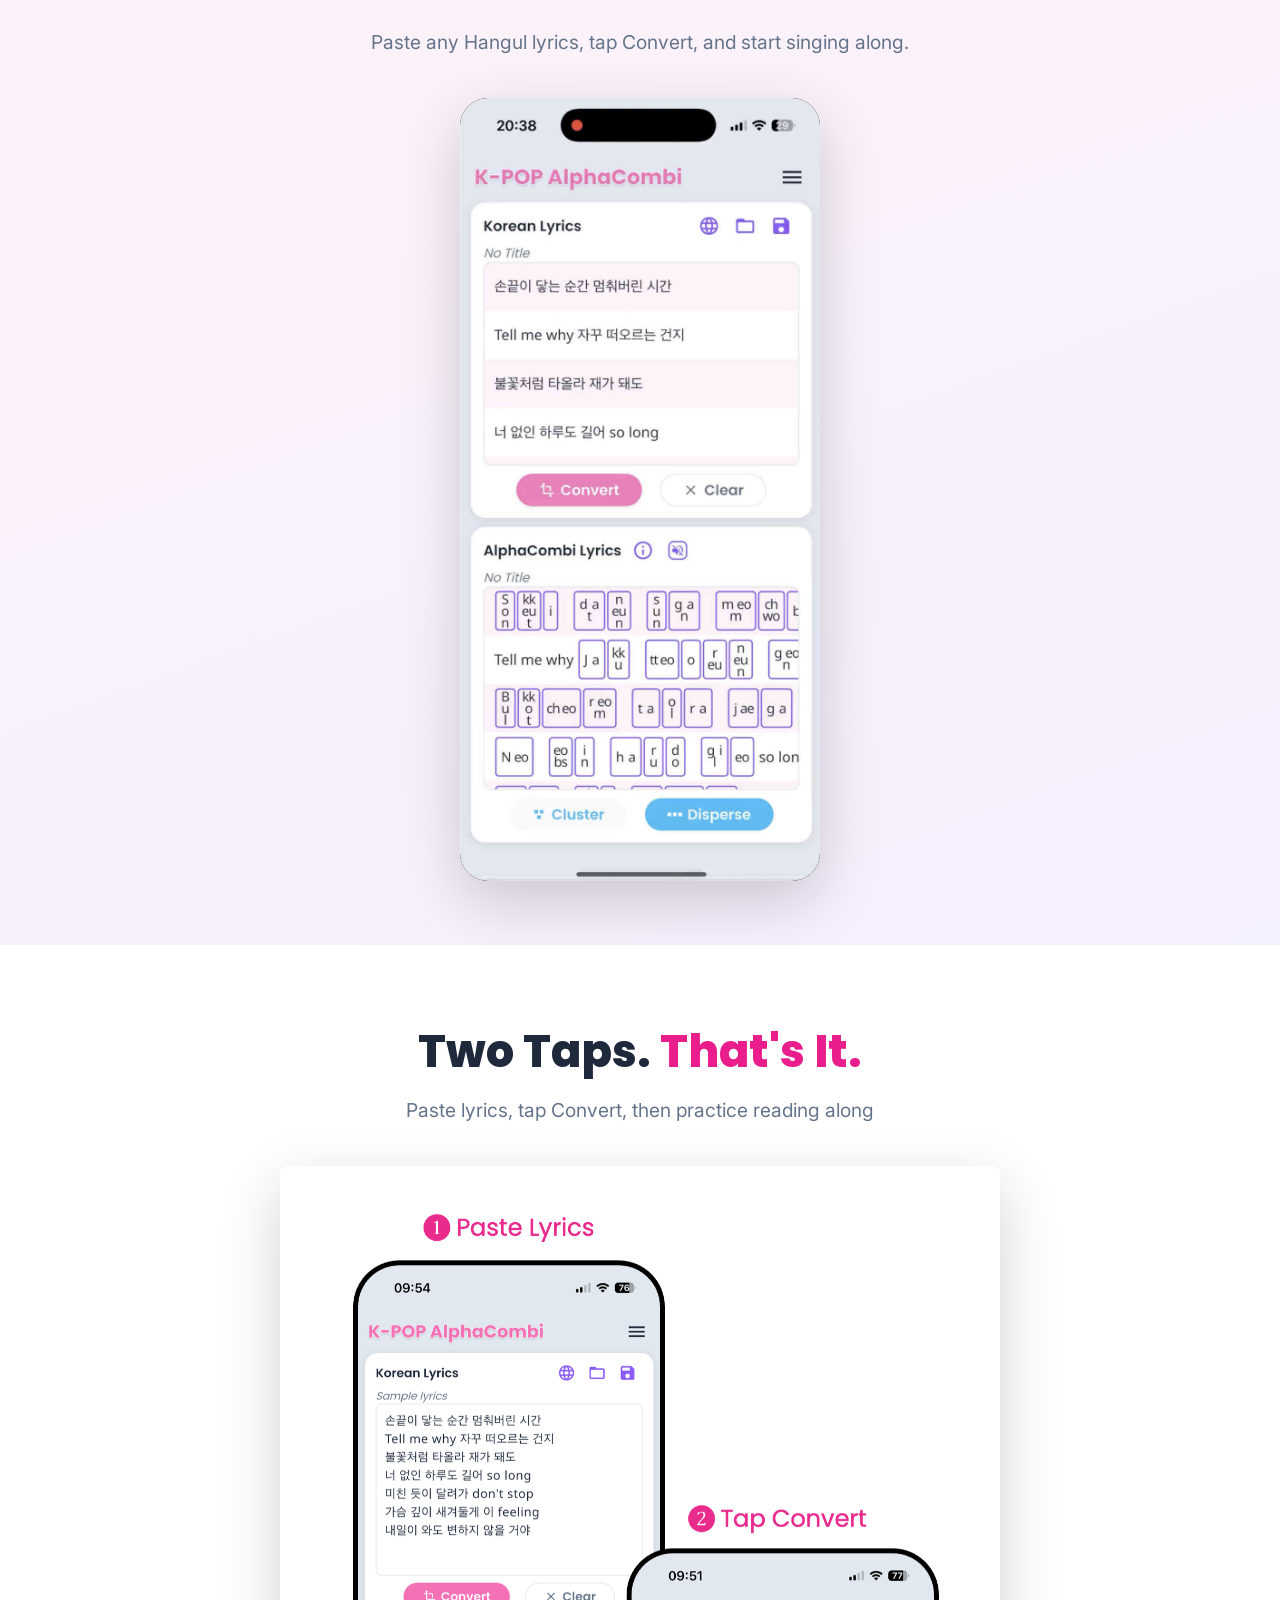
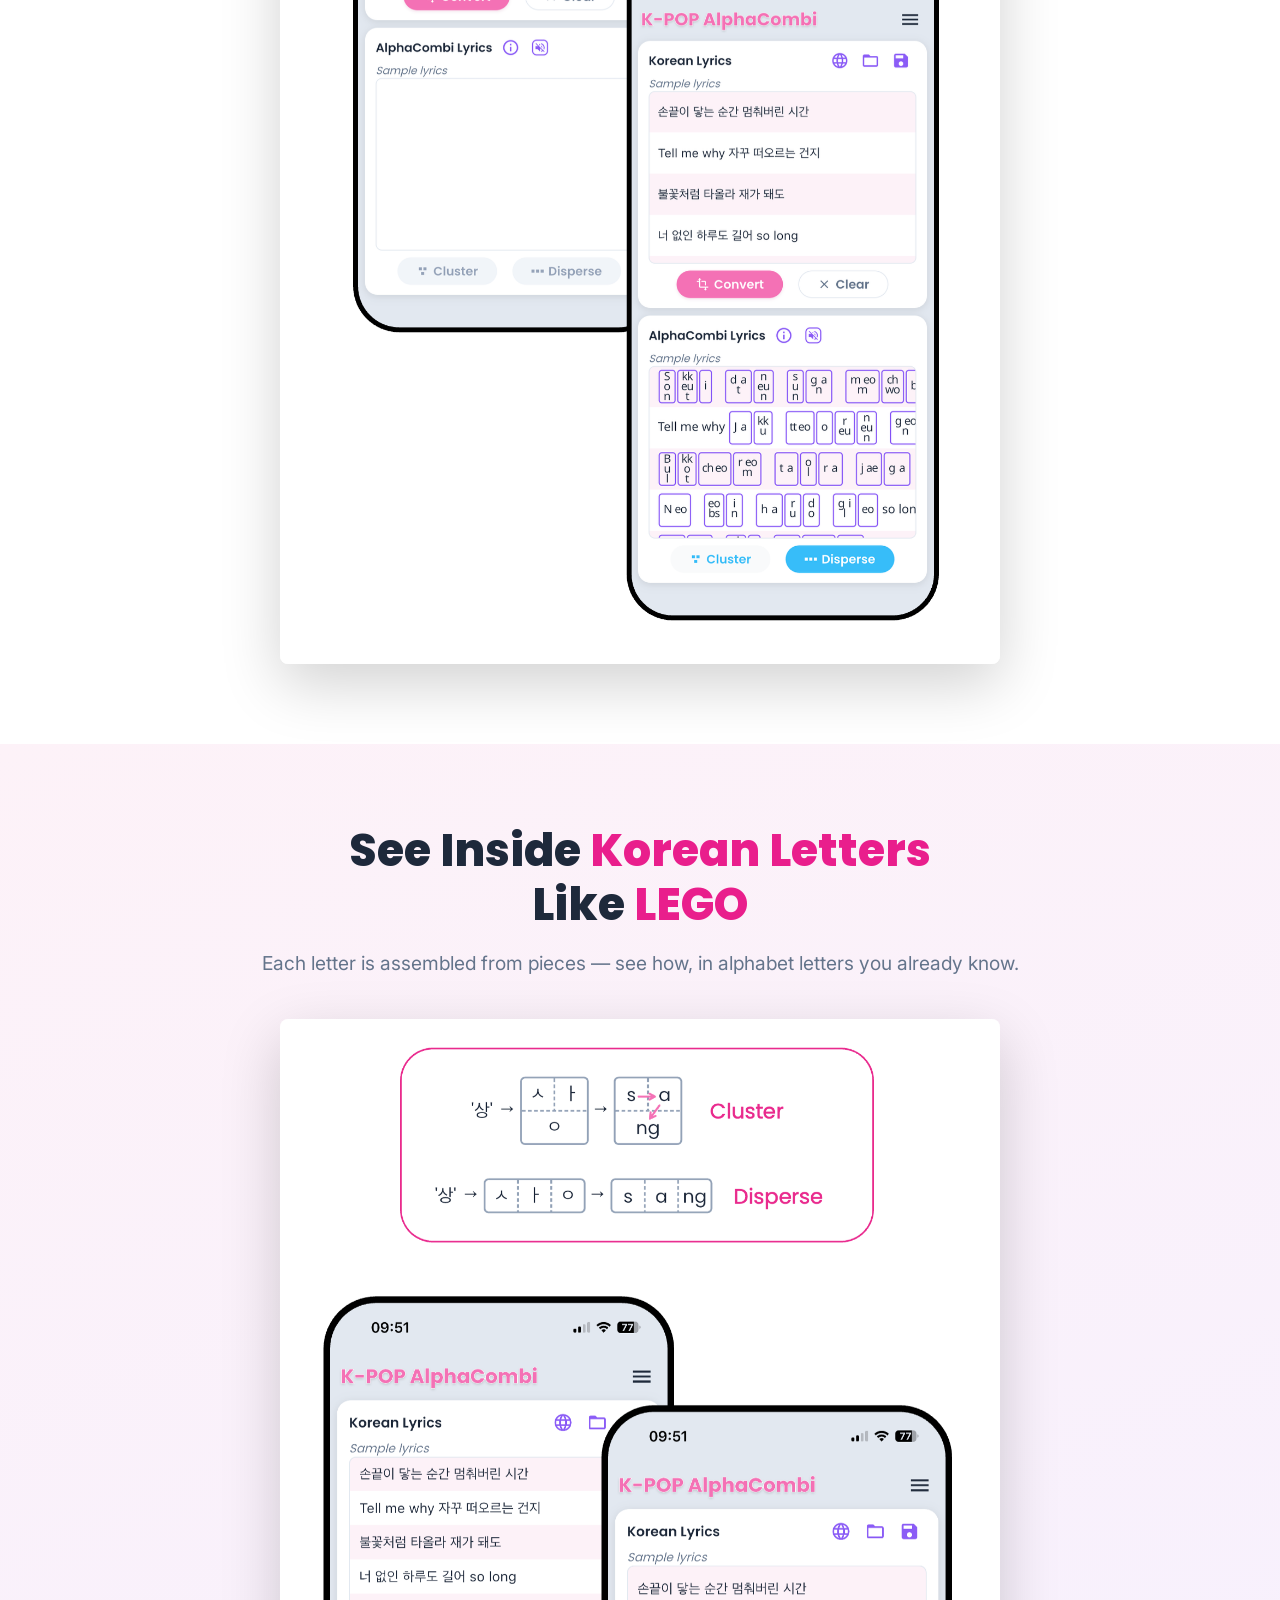
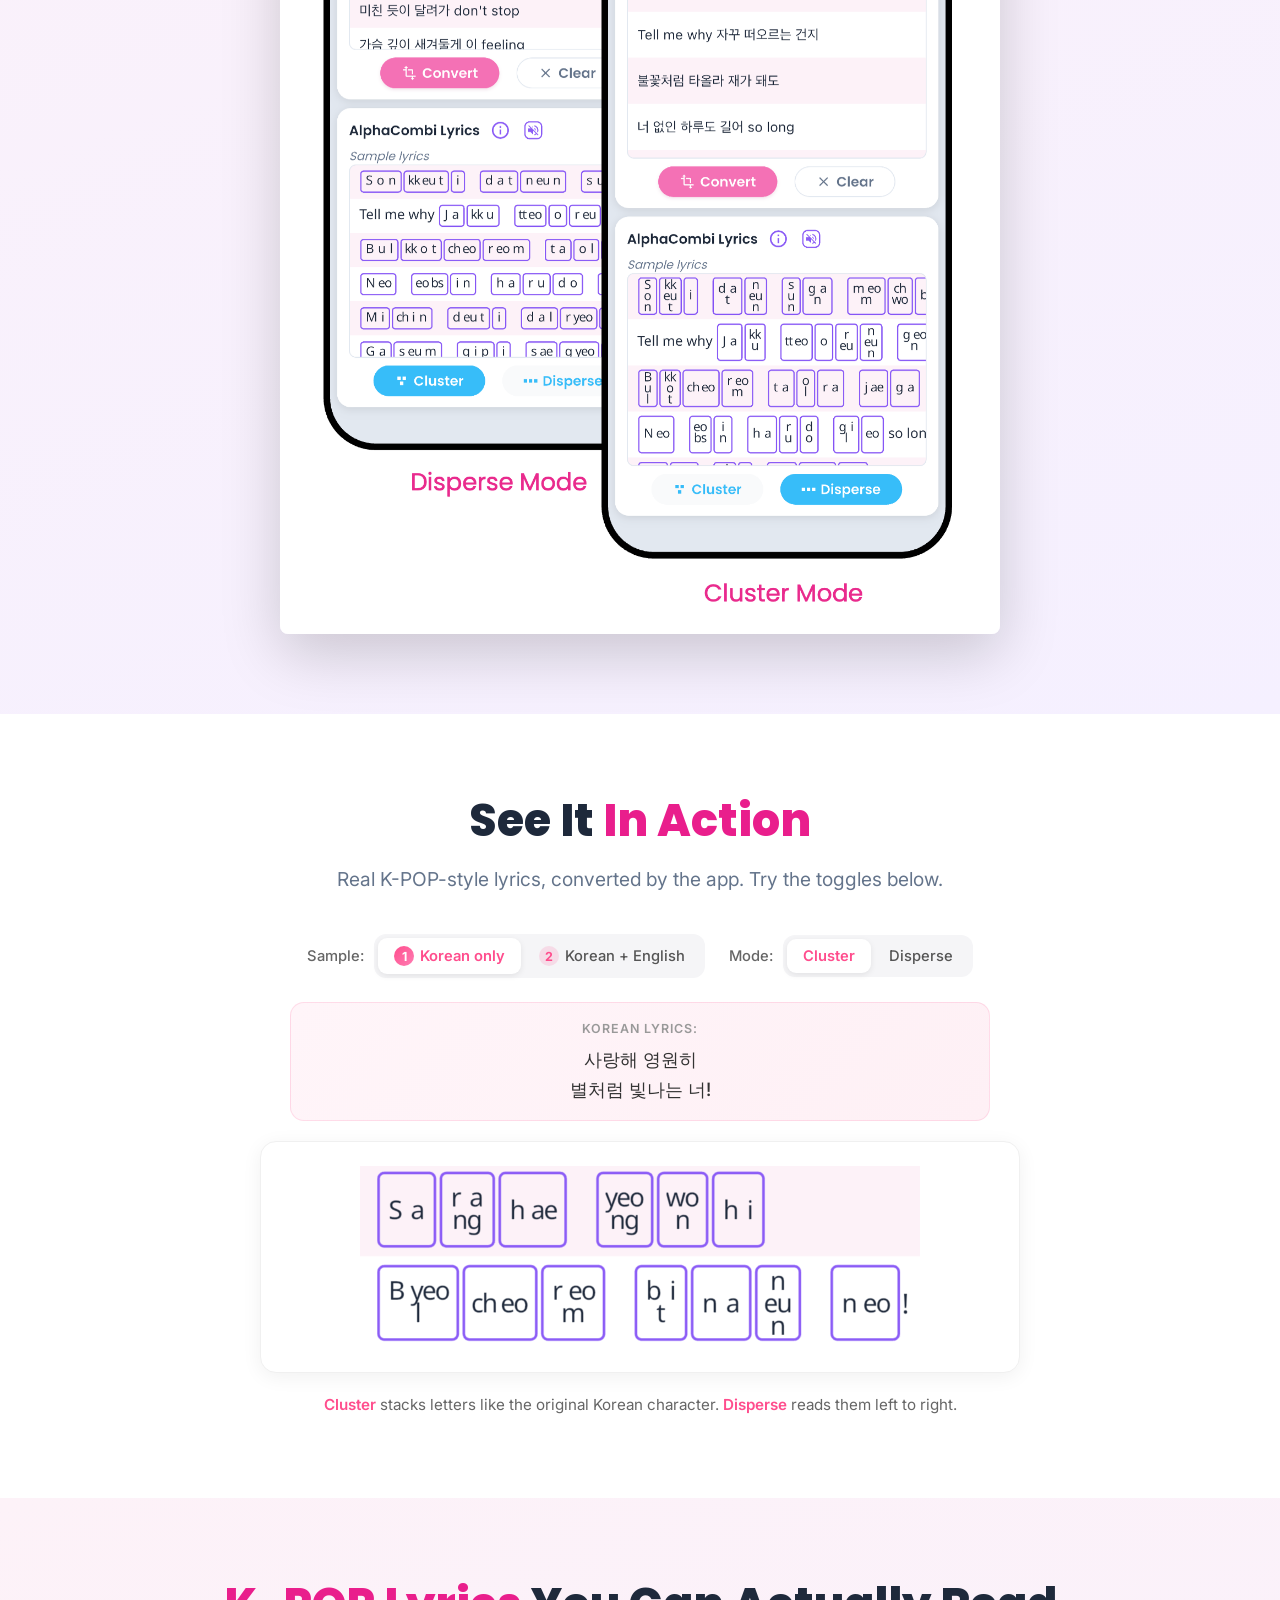
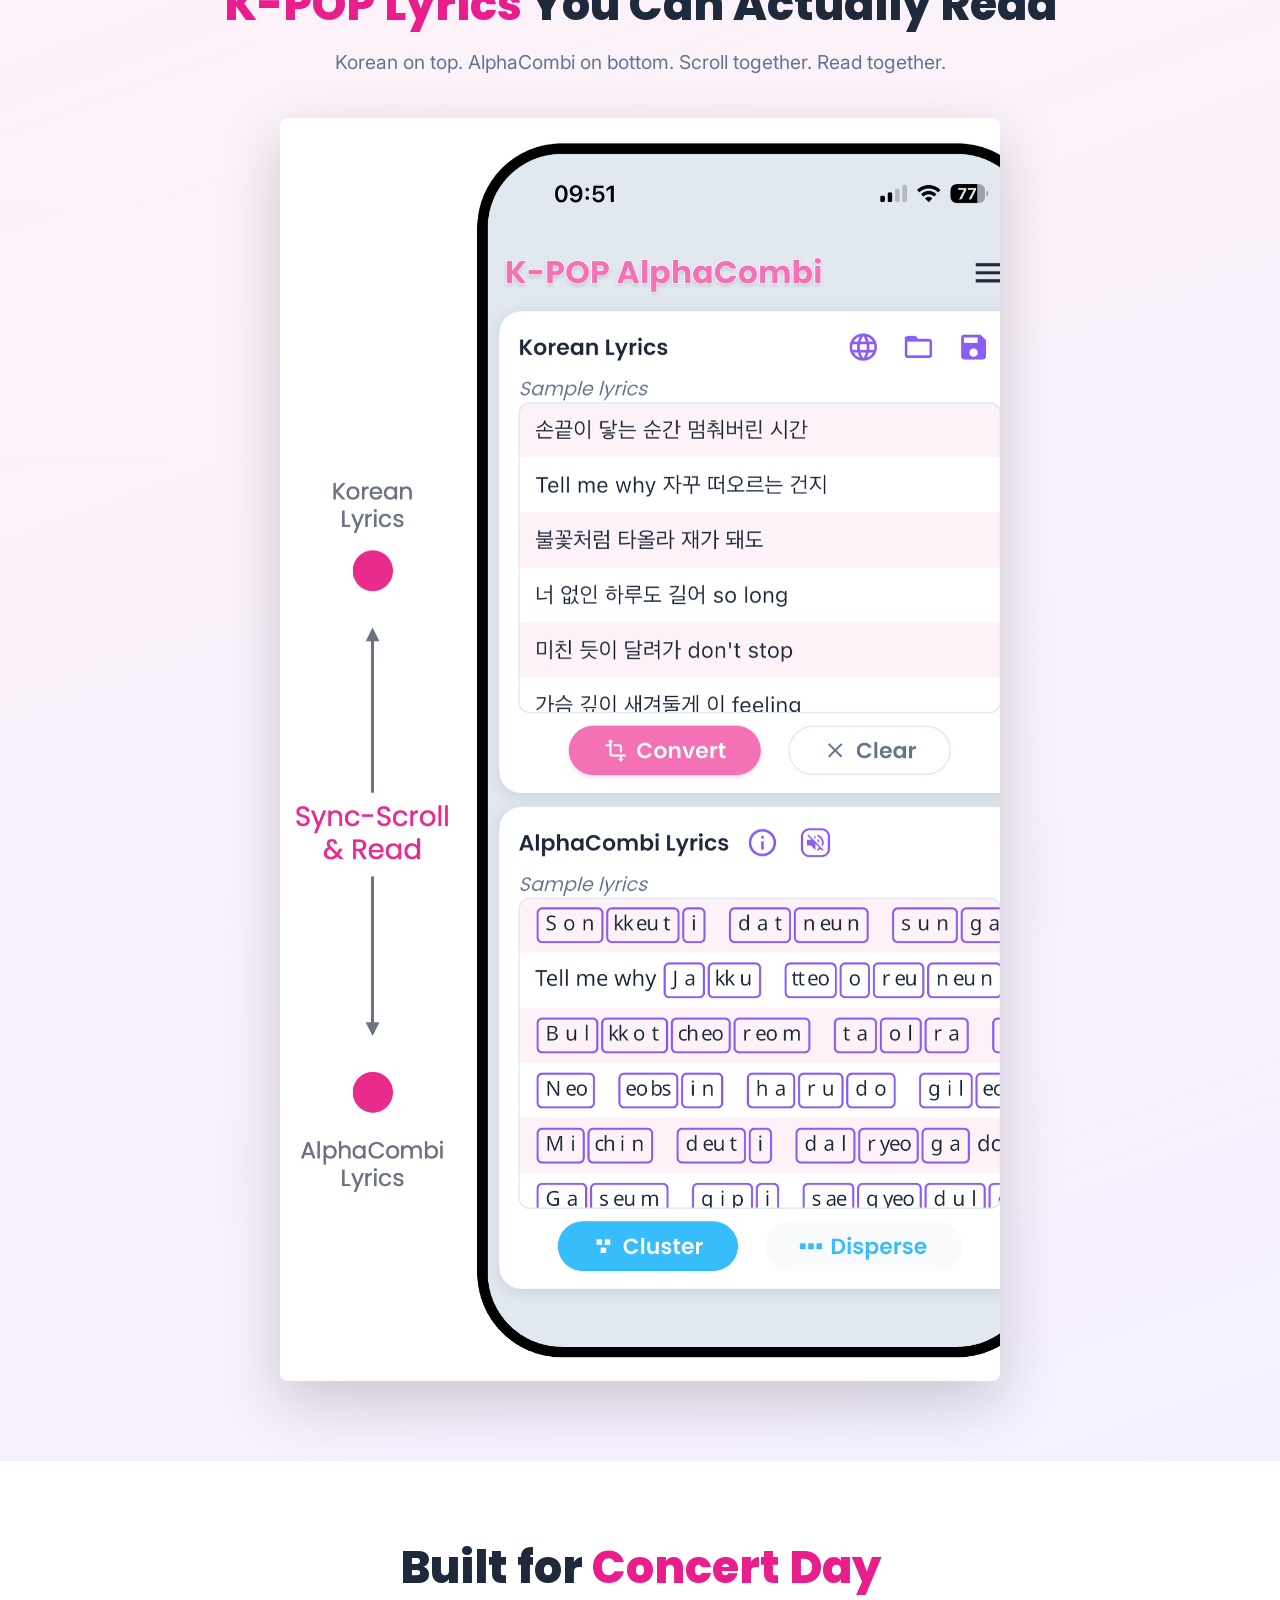
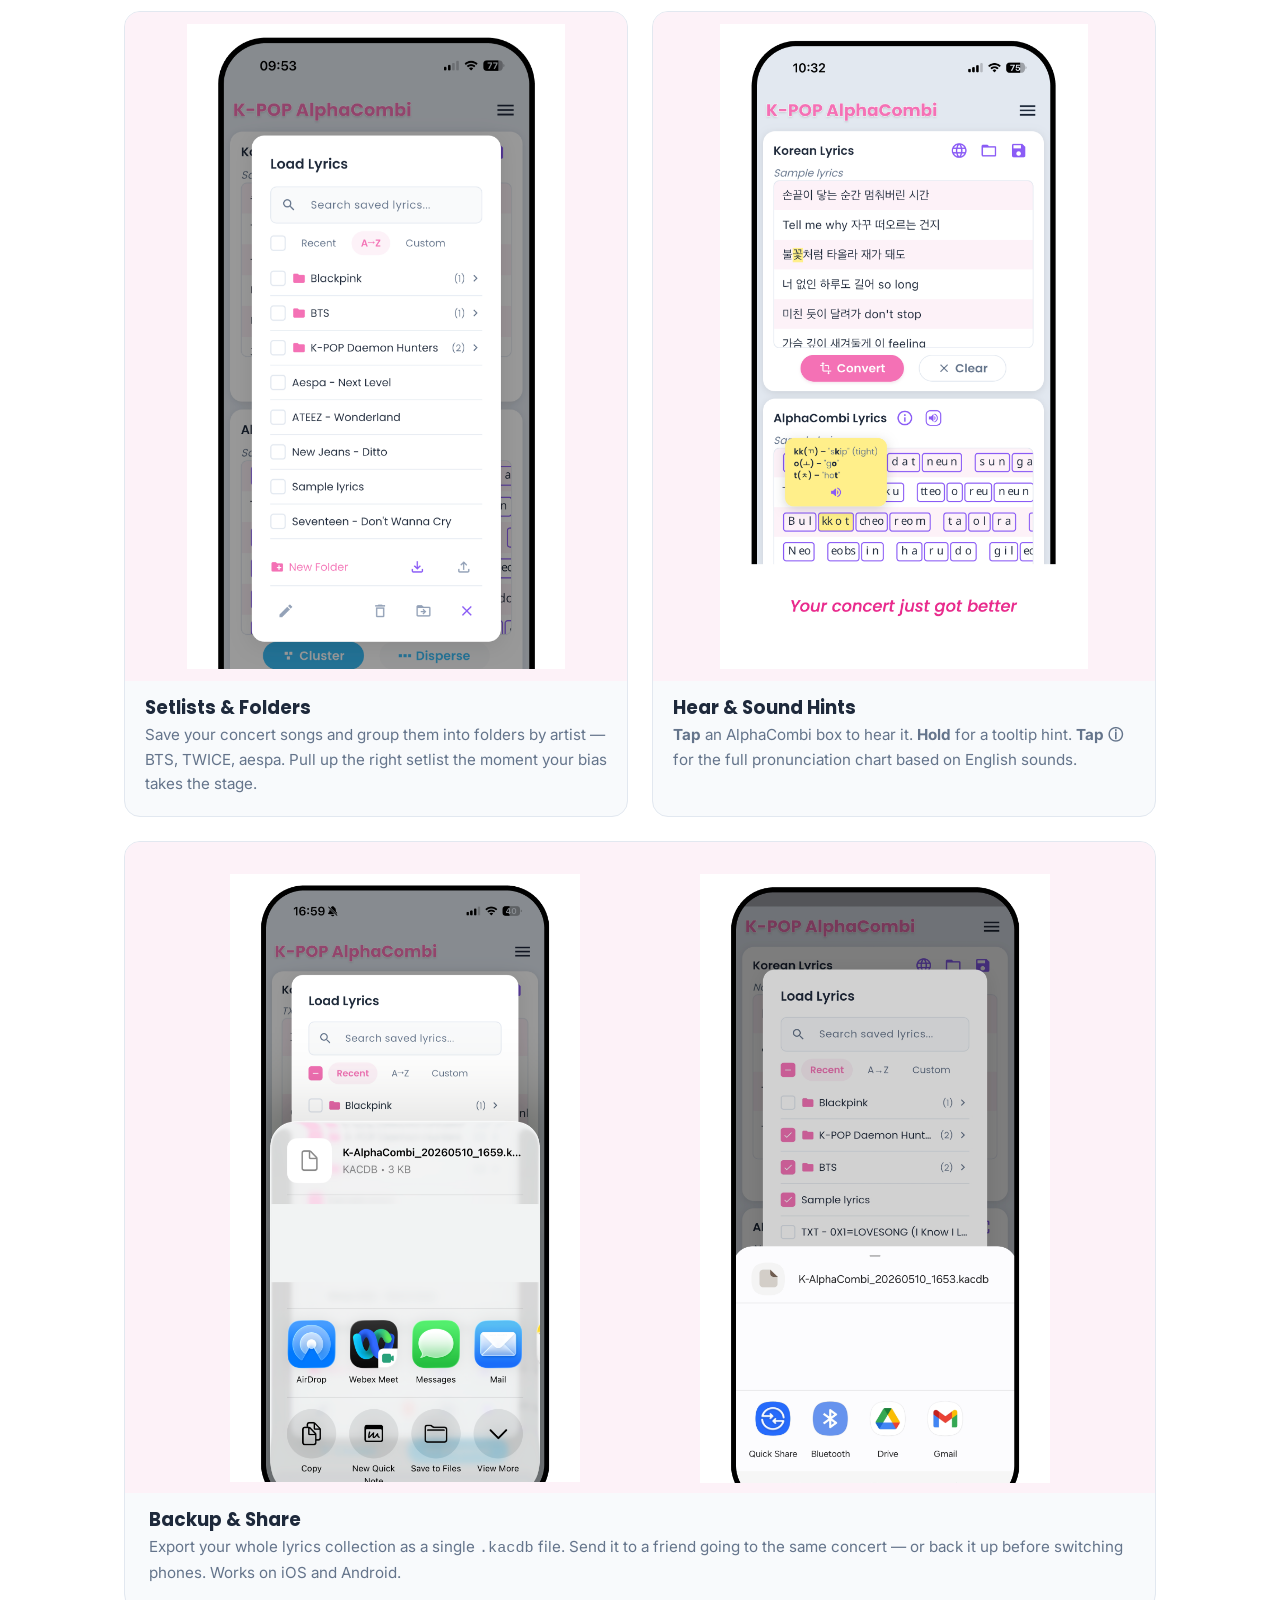
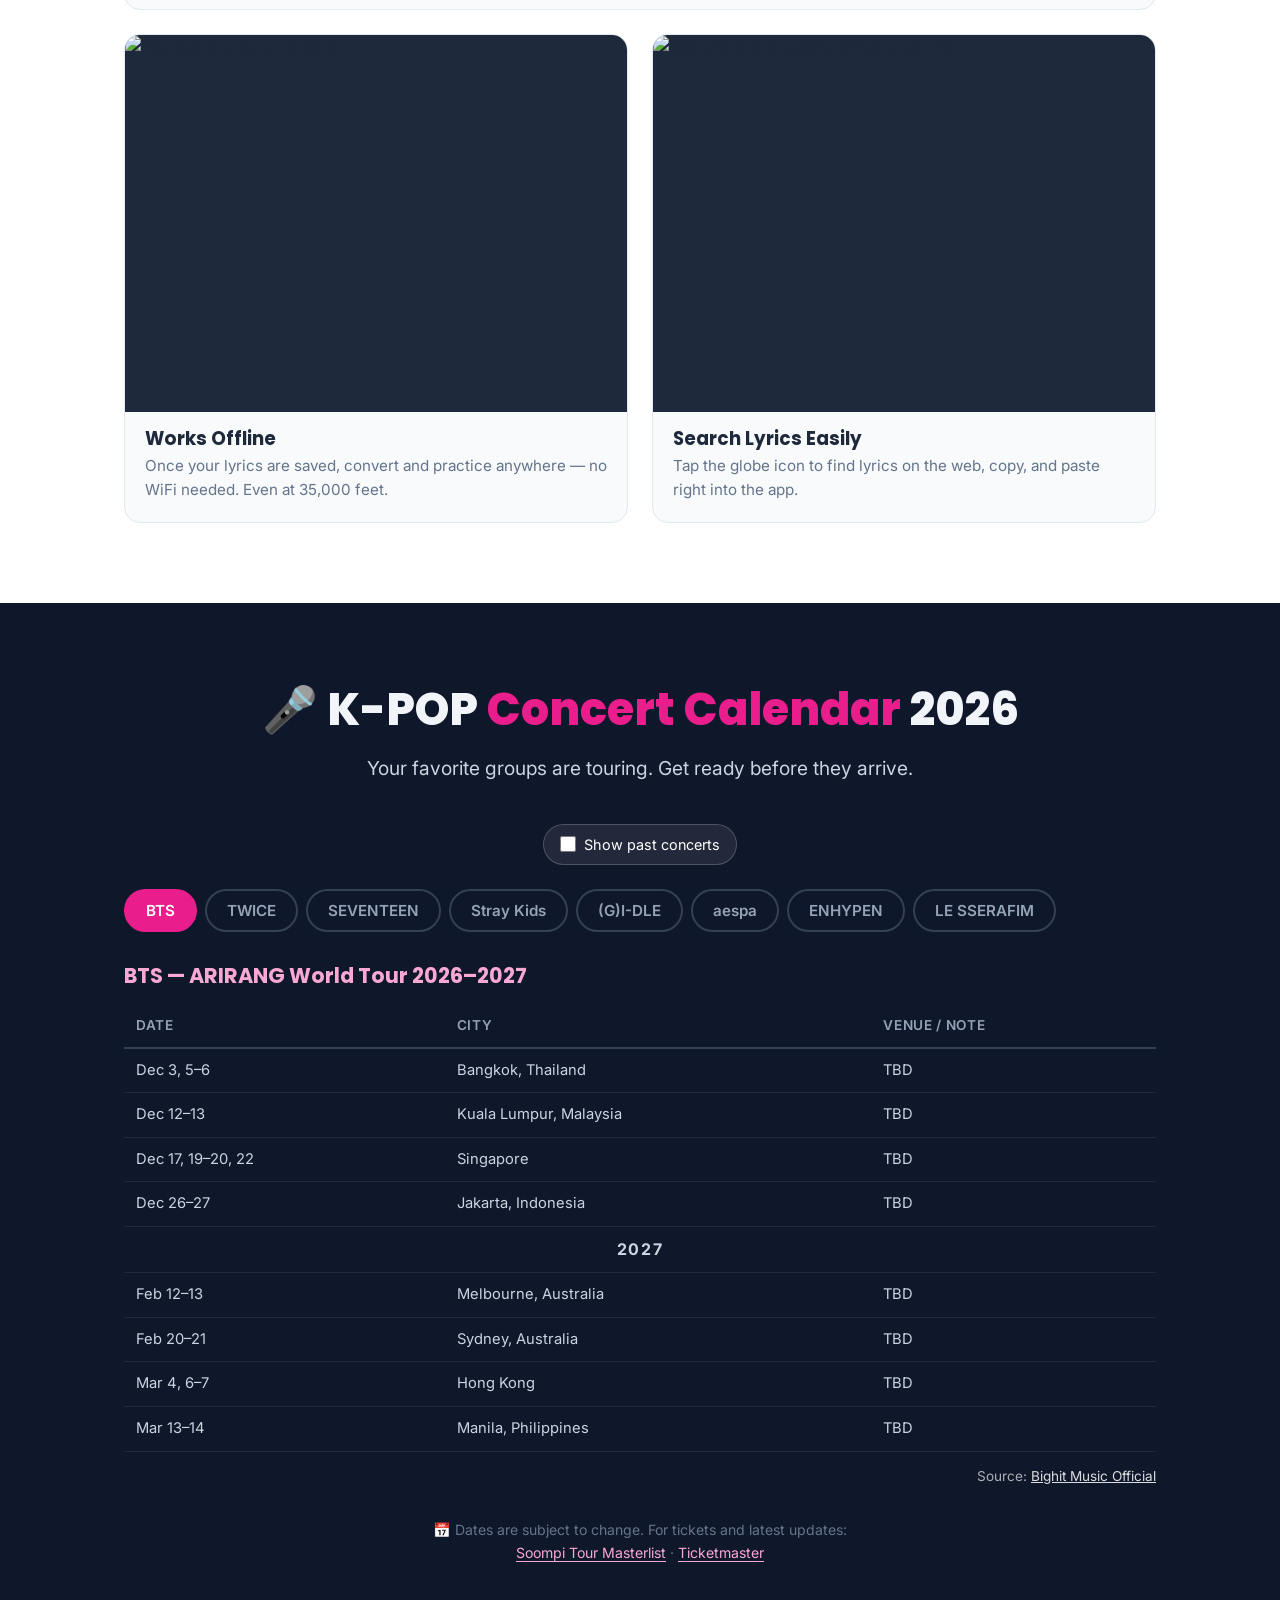
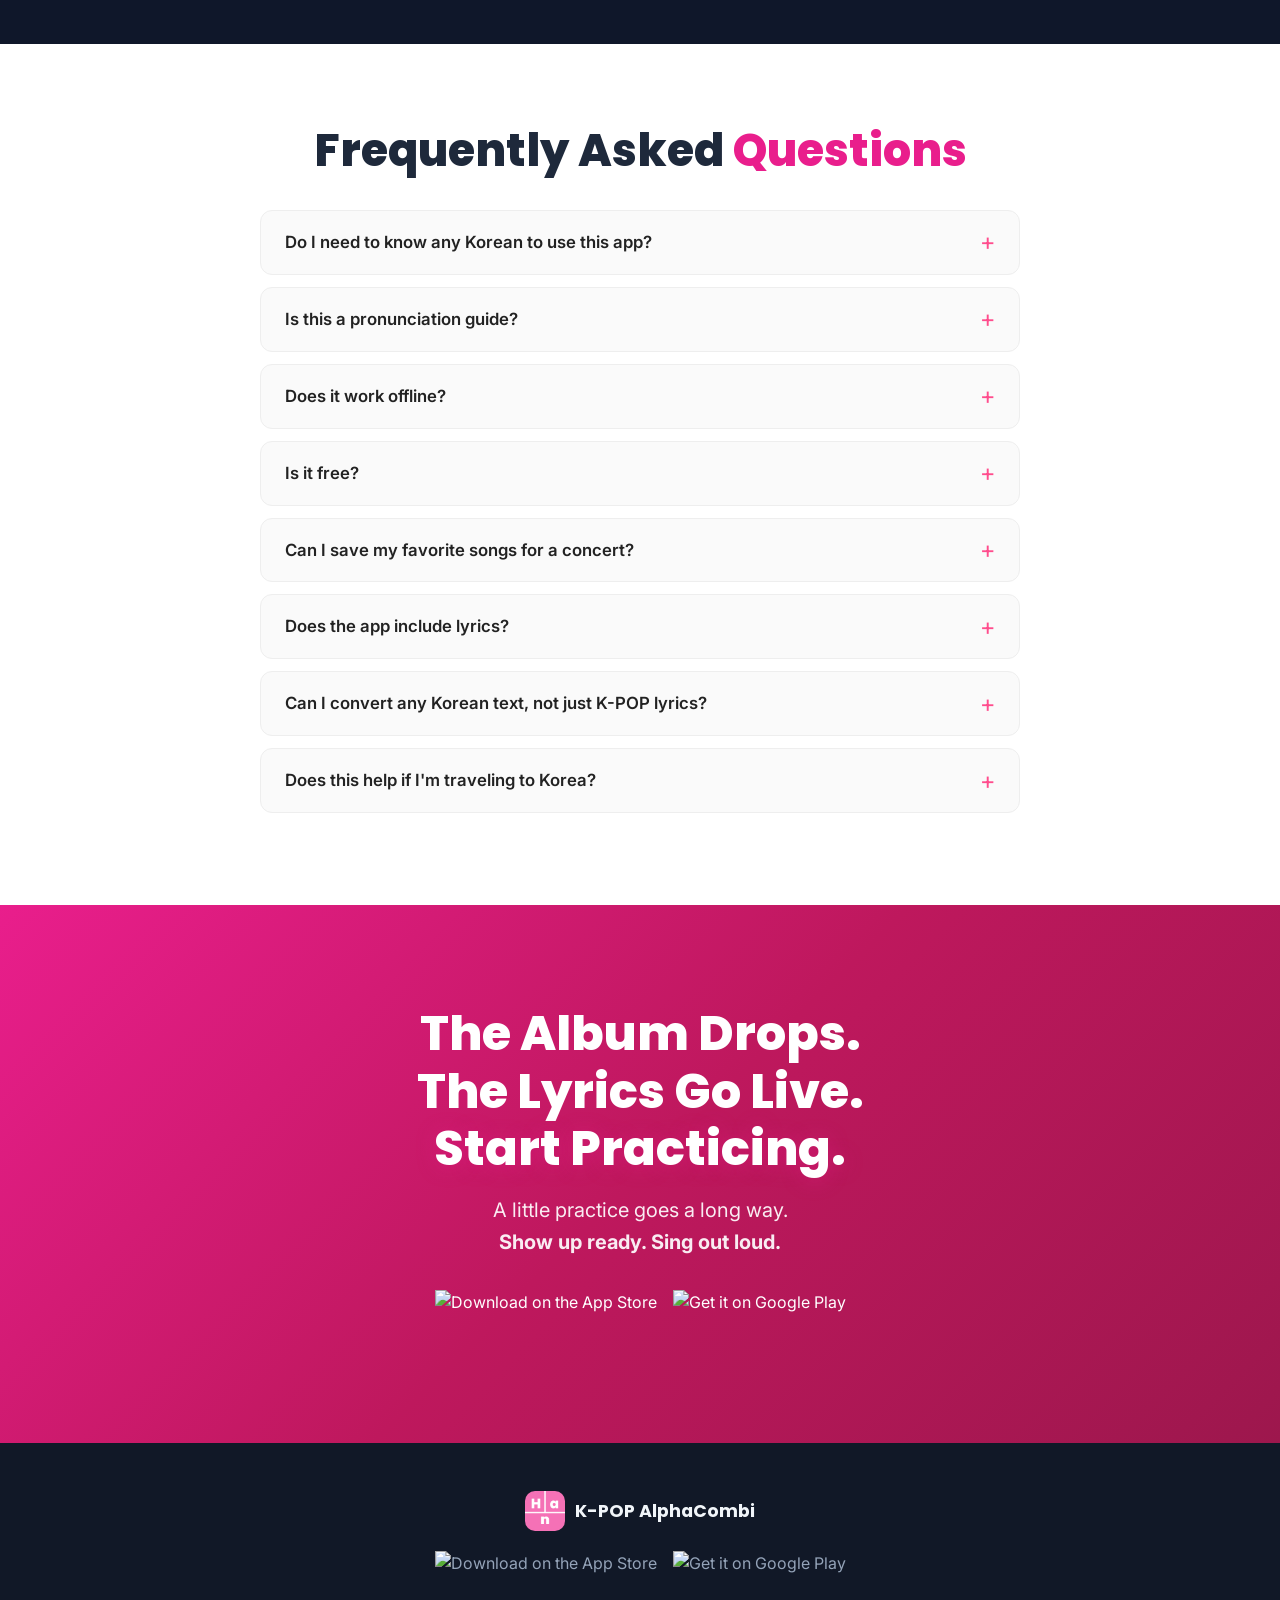
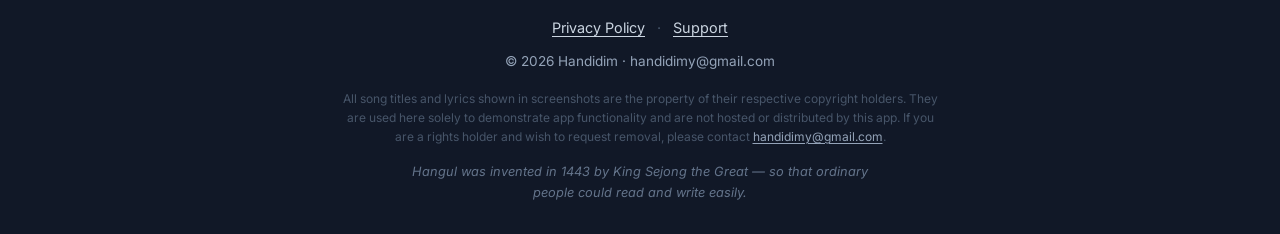
==== commit 14cdea69: "Free conversion: remove ads/payment info, update contact Co-Authored-By: Claude Sonnet 5.5 <noreply@" ====
--- a/k-alphacombi/index.html
+++ b/k-alphacombi/index.html
@@ -63,7 +63,7 @@
                     <span class="badge-coming-soon"></span>
                 </a>
             </div>
-            <p class="hero-note">Free · No sign-up · No Korean knowledge needed</p>
+            <p class="hero-note">All features free · No sign-up · No Korean knowledge needed</p>
             <p class="hero-trust">Built by a K-POP fan, for K-POP fans 💜</p>
         </div>
         <div class="hero-scroll-hint">
@@ -1214,7 +1214,7 @@
                 </details>
                 <details class="faq-item">
                     <summary>Is it free?</summary>
-                    <p>Yes, AlphaCombi is free to download and free to use for converting lyrics. No sign-up required.
+                    <p>Yes, all features are free. AlphaCombi is free to download and use, with no sign-up required.
                     </p>
                 </details>
                 <details class="faq-item">
@@ -1310,11 +1310,11 @@
                 <span class="footer-sep">·</span>
                 <a href="https://handidim.com/support.html" target="_blank" rel="noopener">Support</a>
             </div>
-            <p class="footer-copy">© 2026 Handidim · handidimx@gmail.com</p>
+            <p class="footer-copy">© 2026 Handidim · handidimy@gmail.com</p>
             <p class="footer-rights">All song titles and lyrics shown in screenshots are the property of their
                 respective copyright holders. They are used here solely to demonstrate app functionality and are not
                 hosted or distributed by this app. If you are a rights holder and wish to request removal, please
-                contact <a href="mailto:handidimx@gmail.com">handidimx@gmail.com</a>.</p>
+                contact <a href="mailto:handidimy@gmail.com">handidimy@gmail.com</a>.</p>
             <p class="footer-sejong">Hangul was invented in 1443 by King Sejong the Great — so that ordinary people
                 could read and write easily.</p>
         </div>
